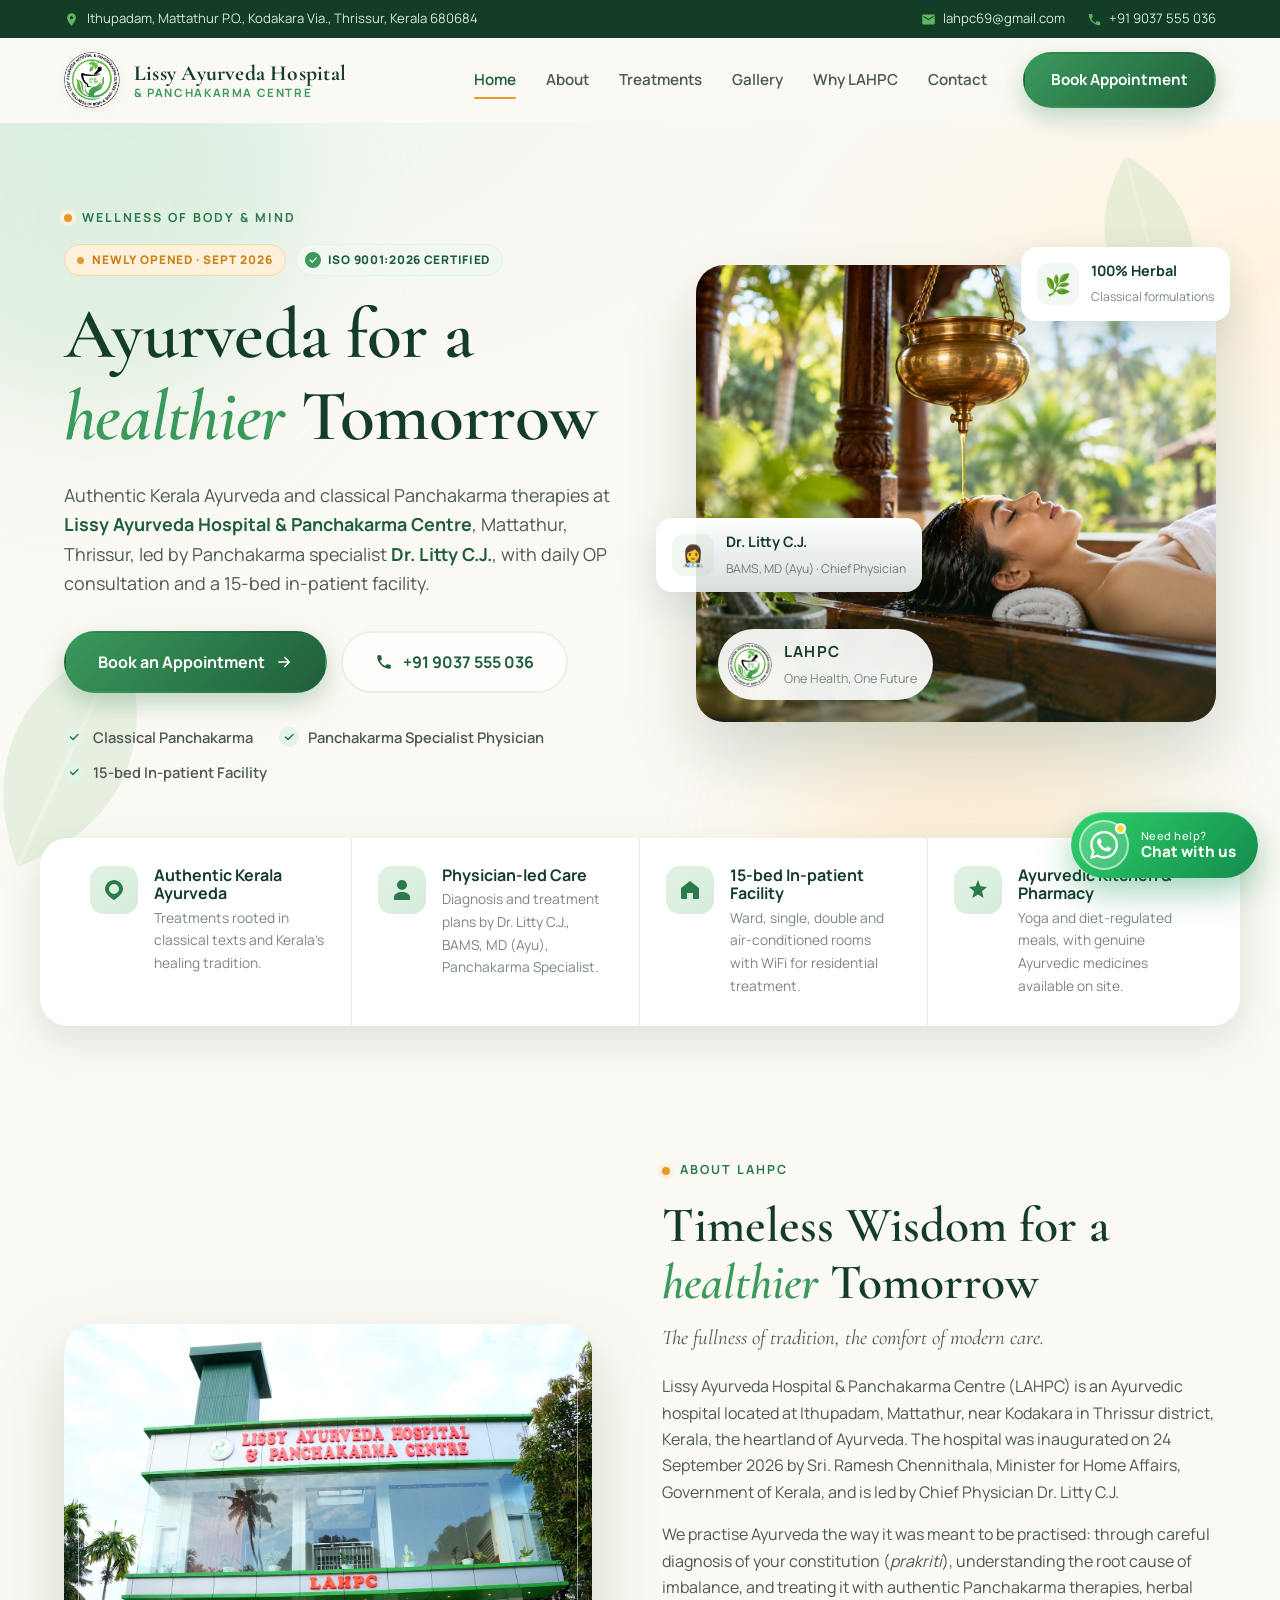
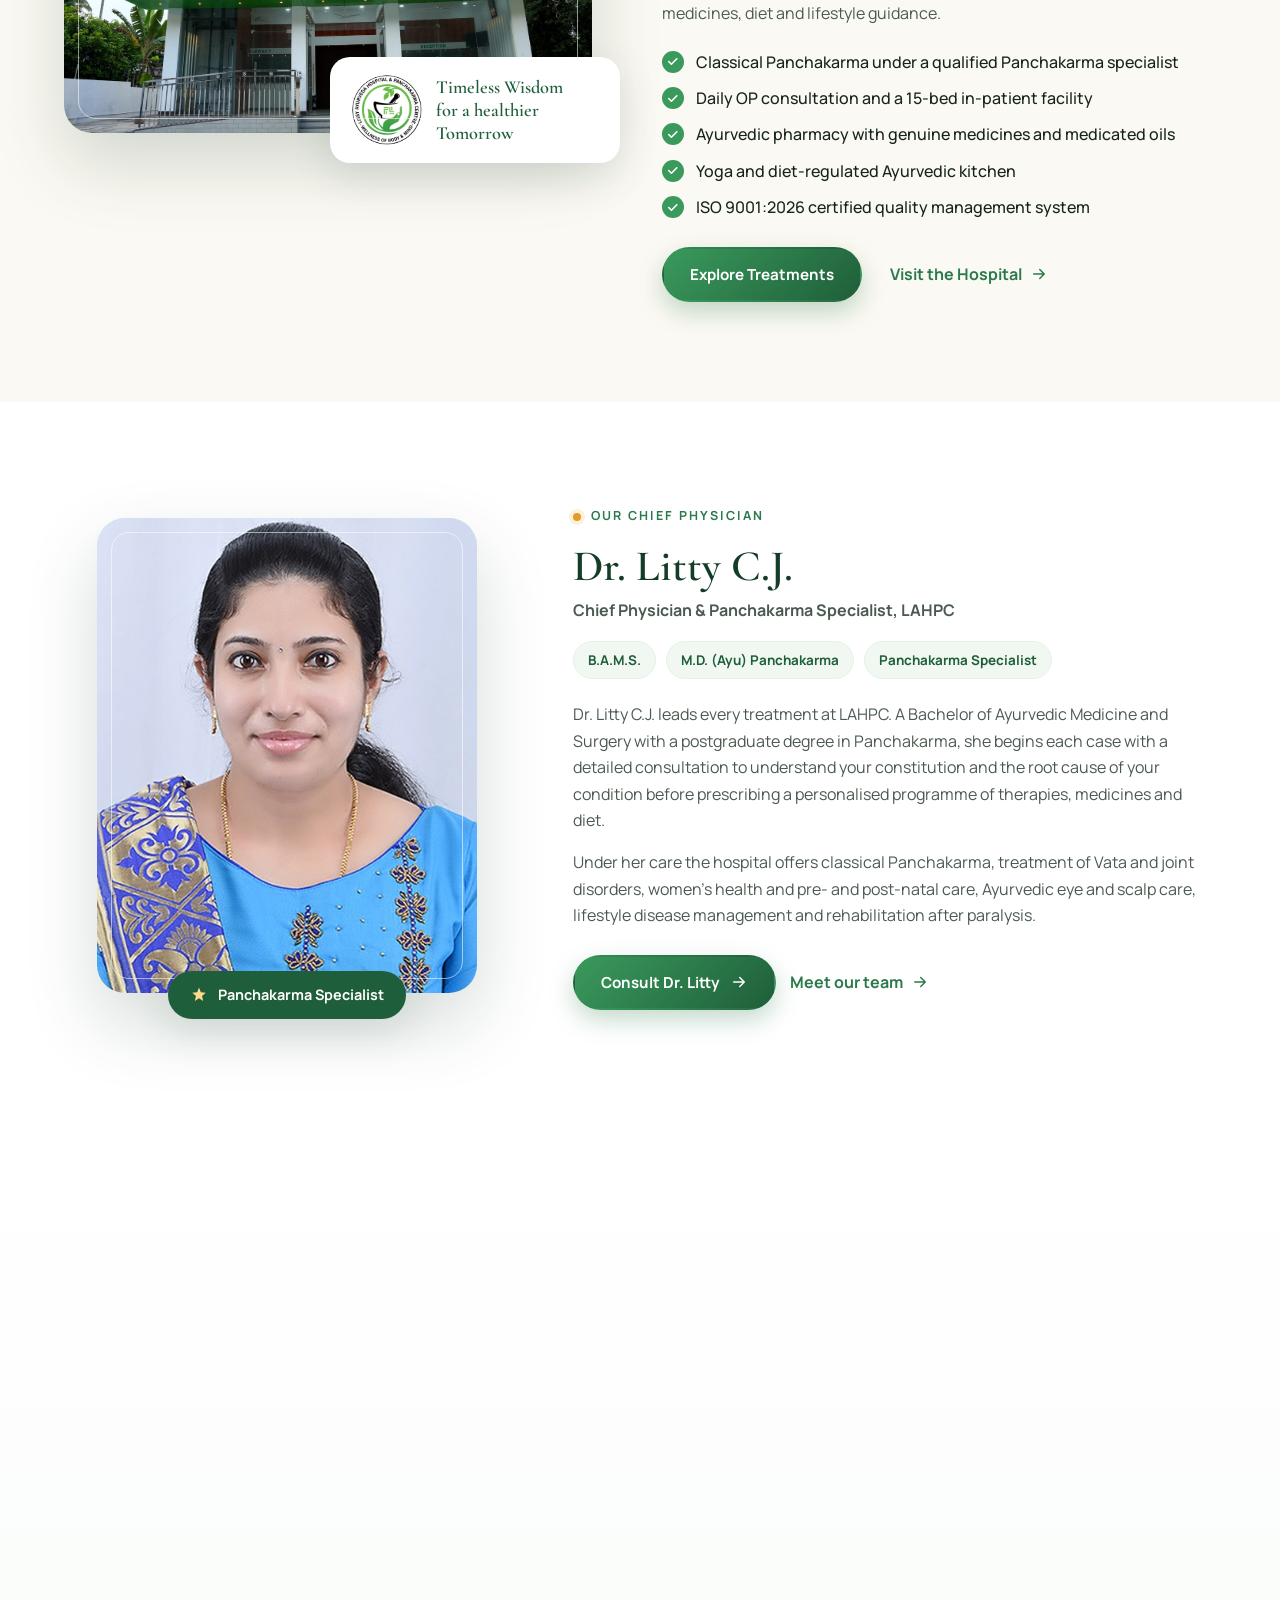
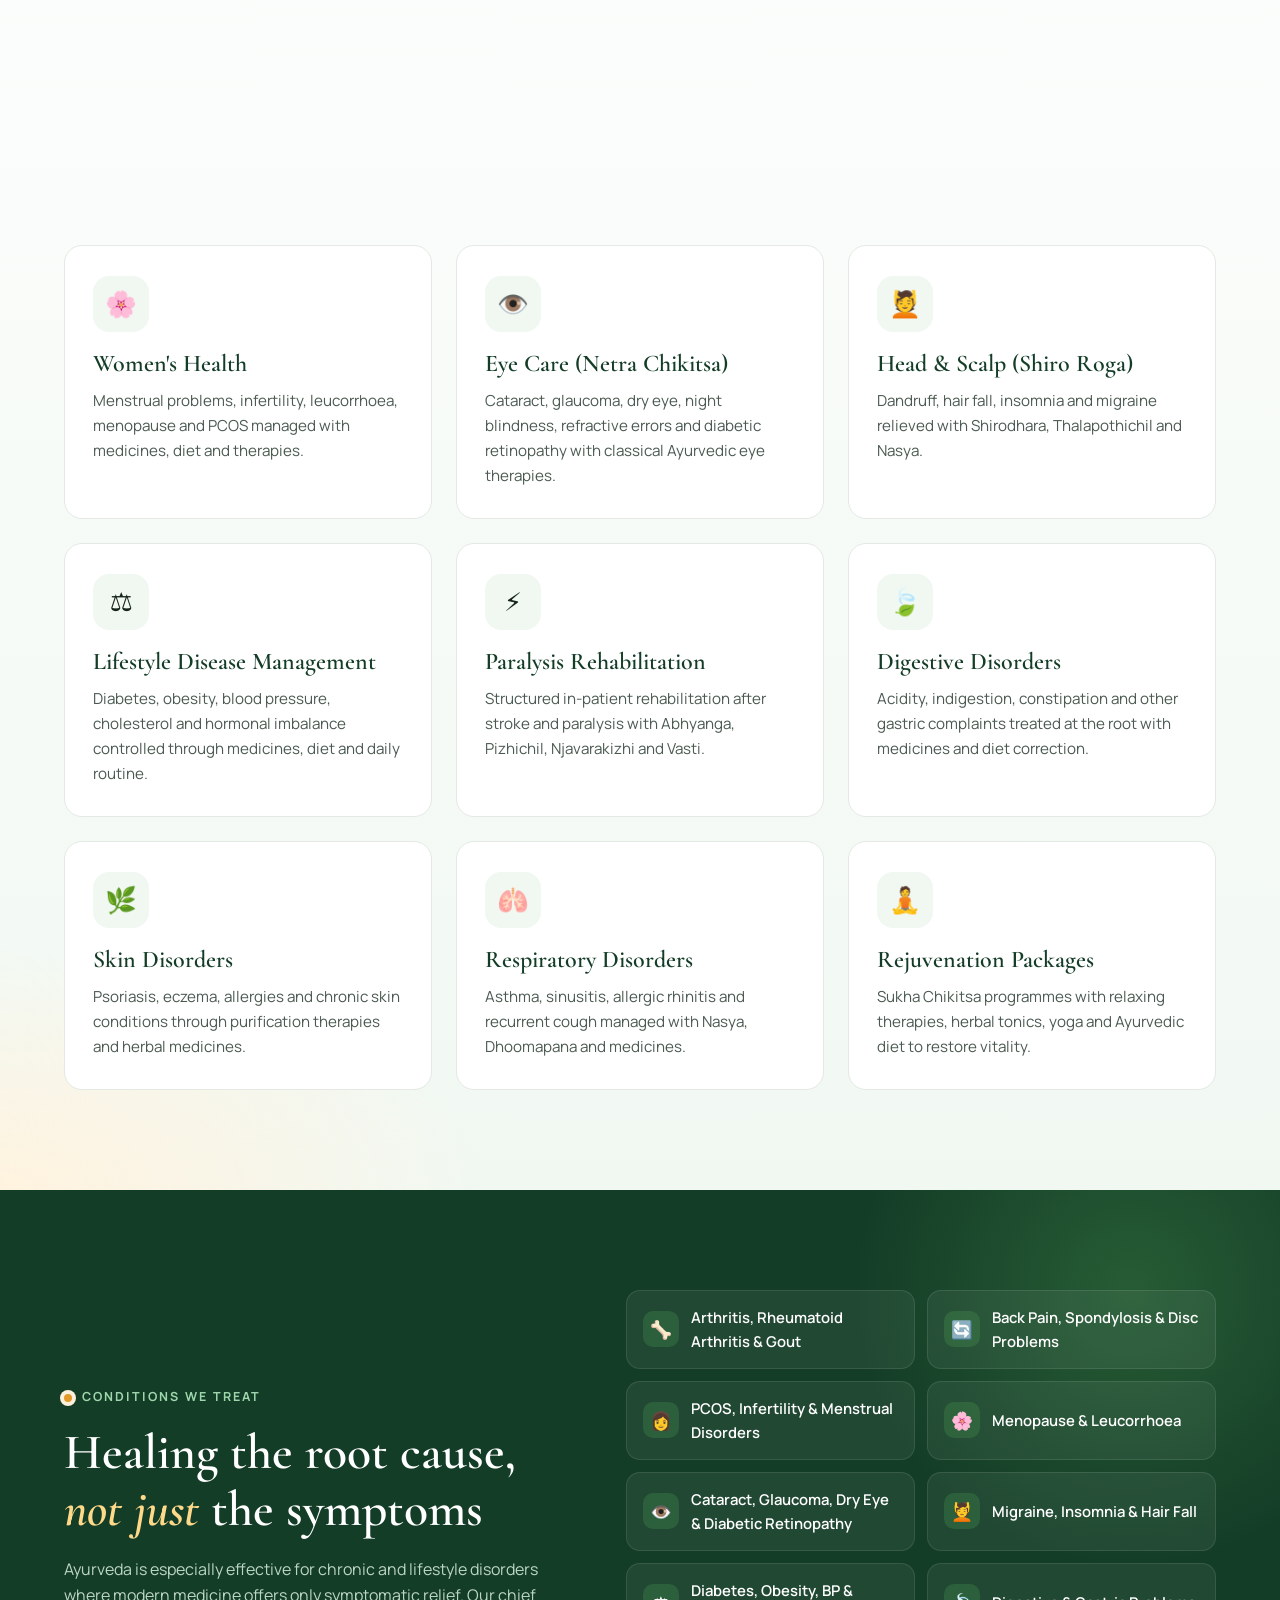
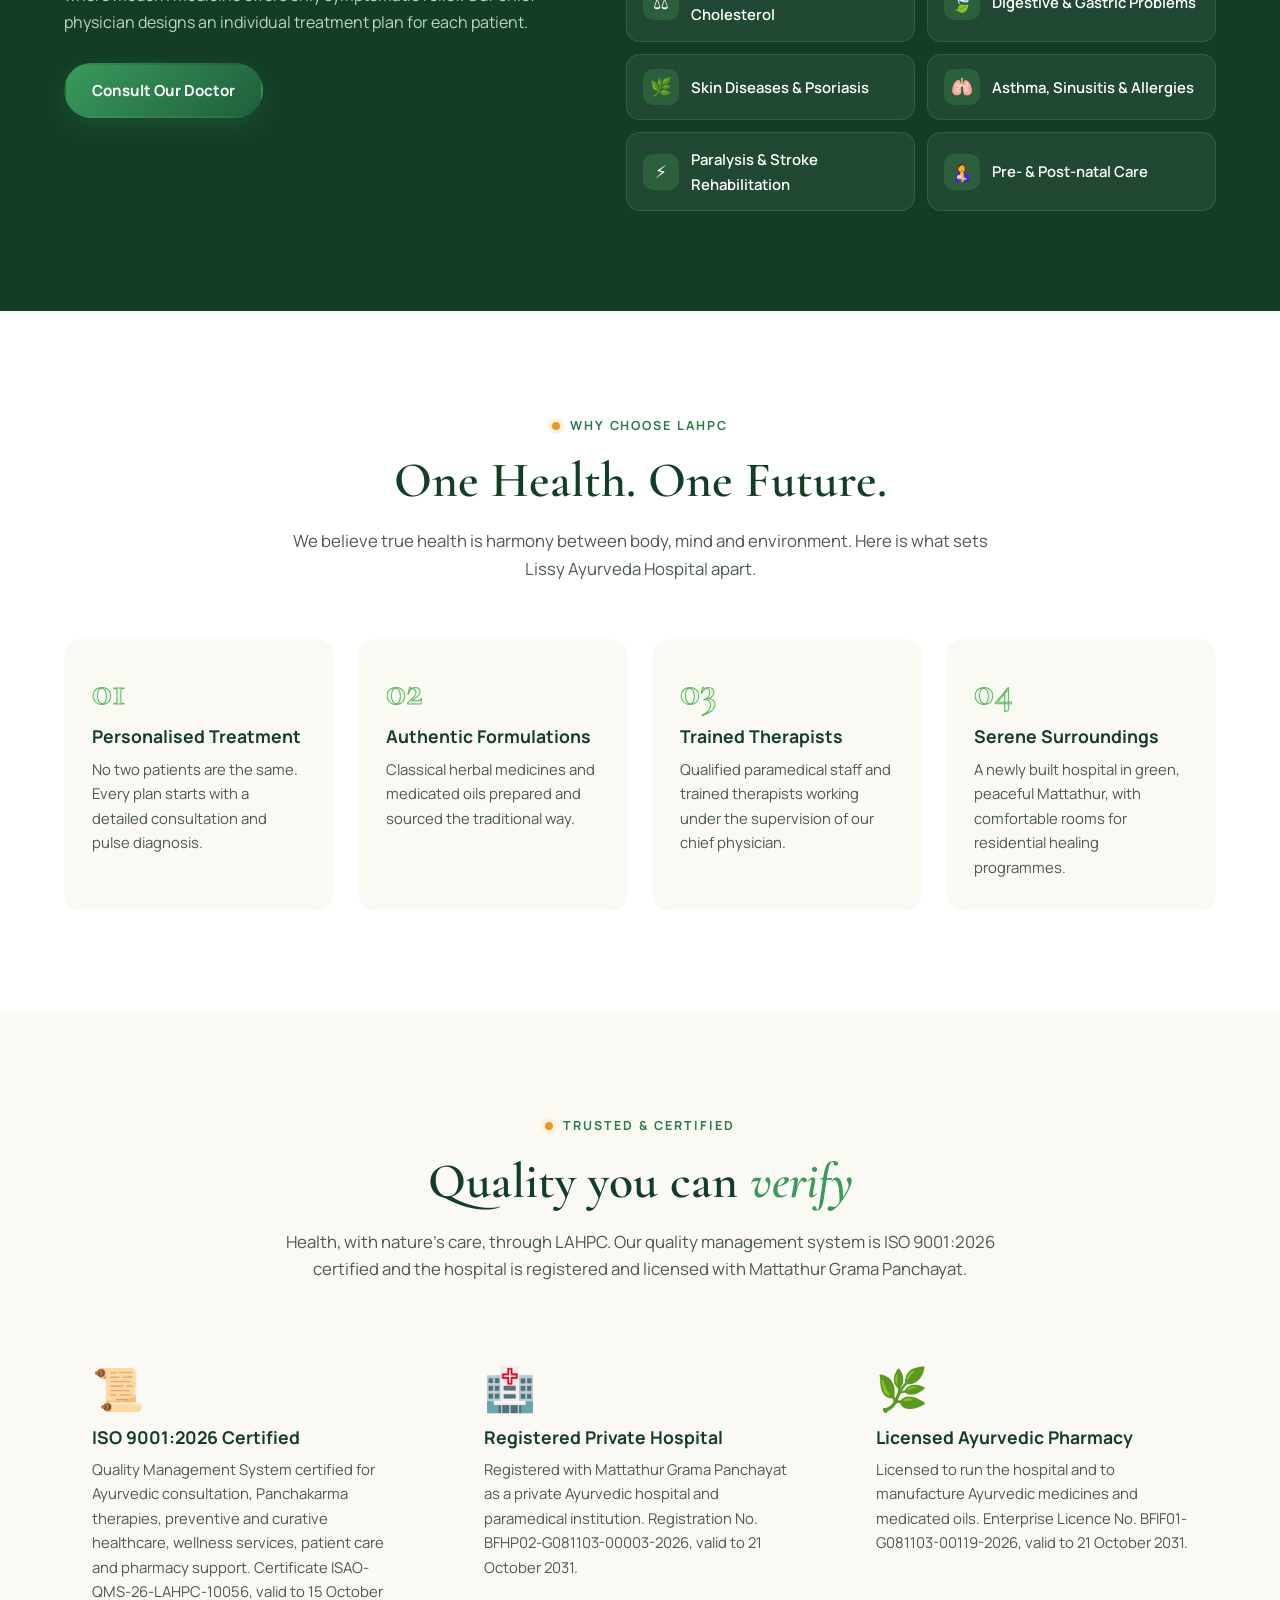
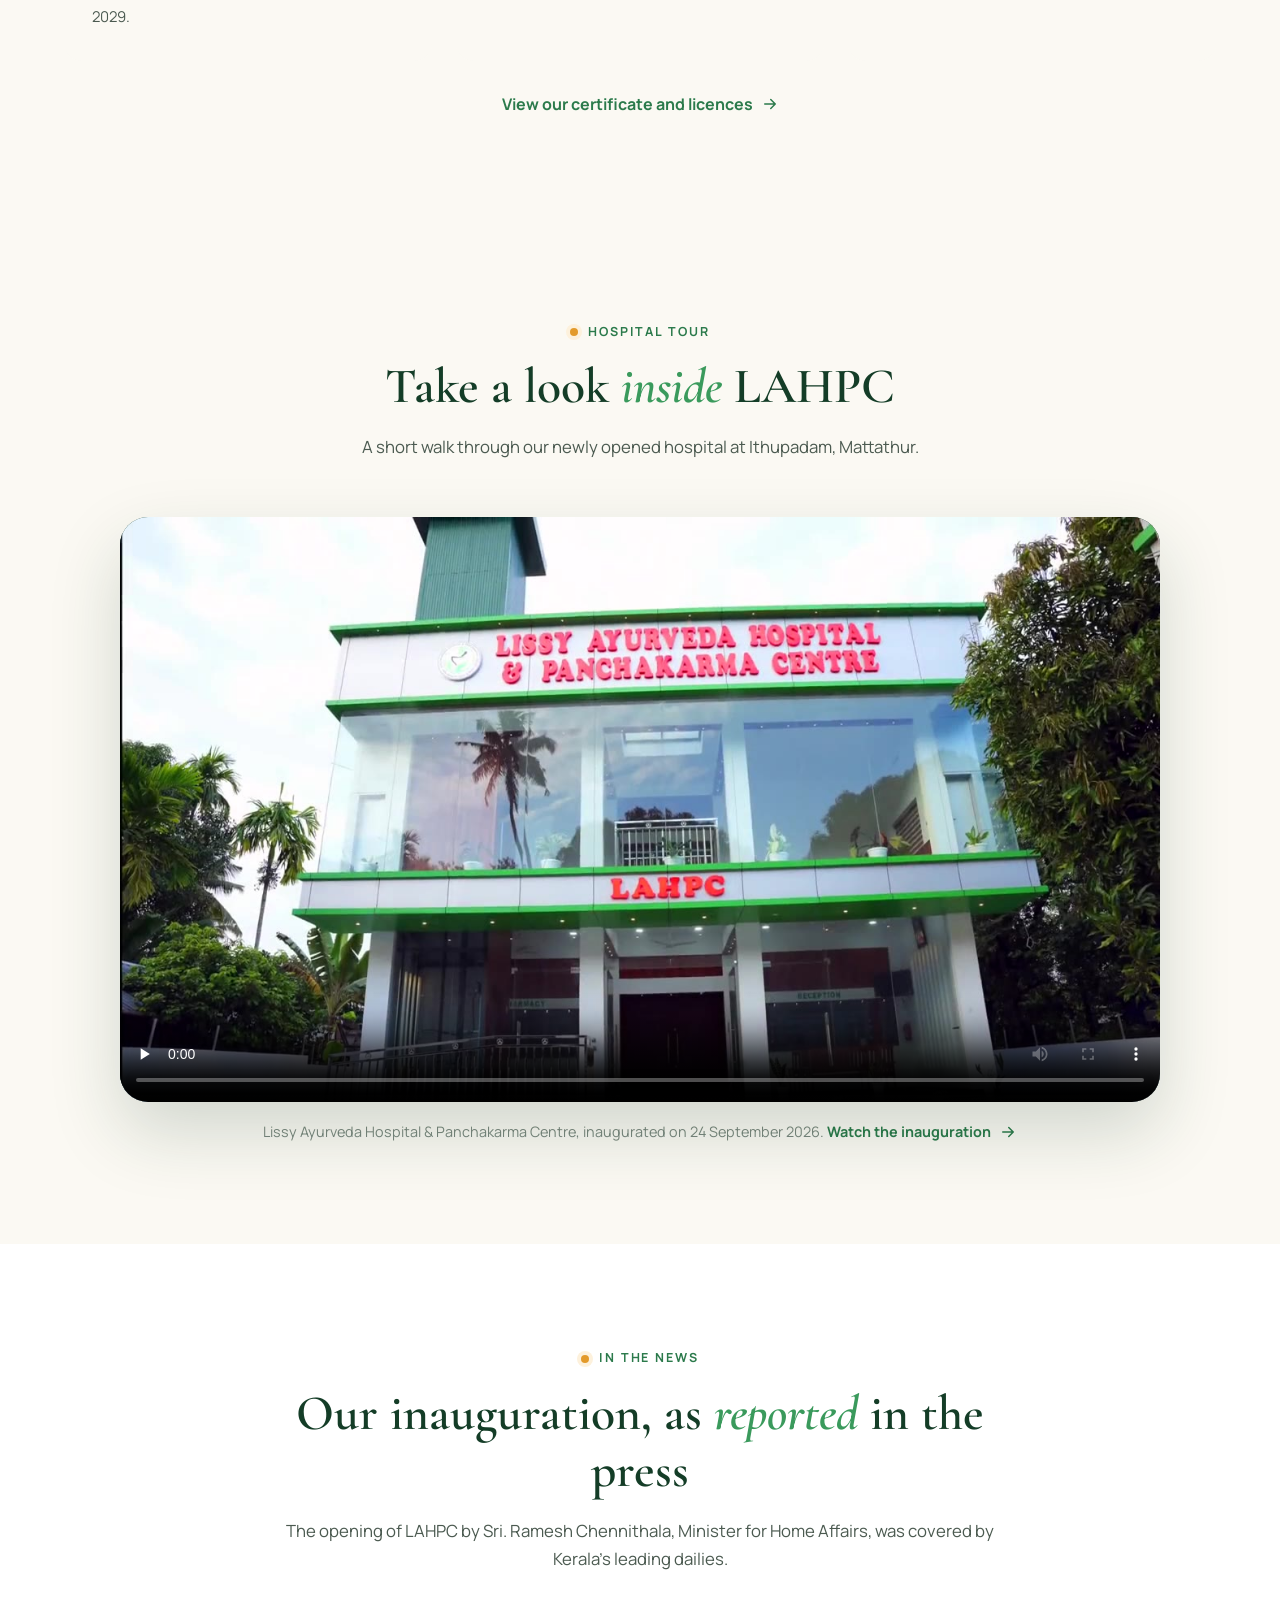
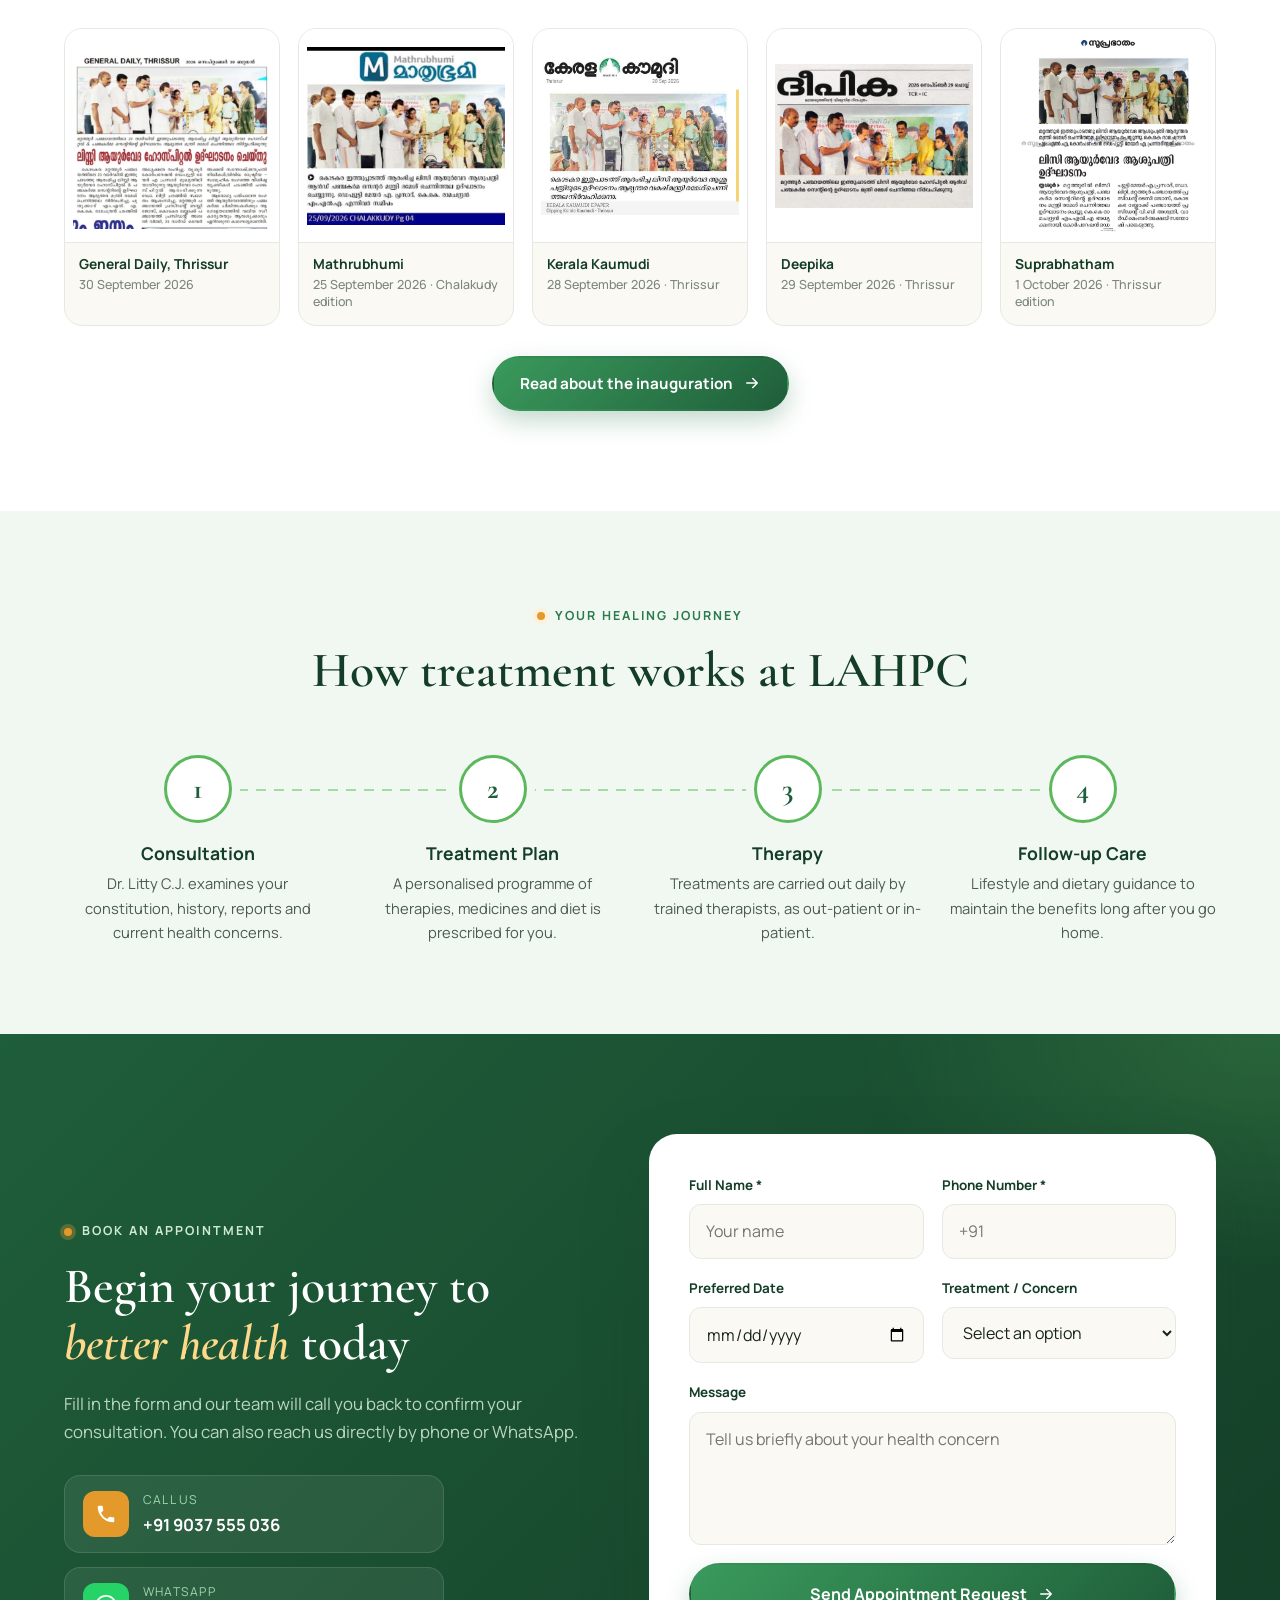
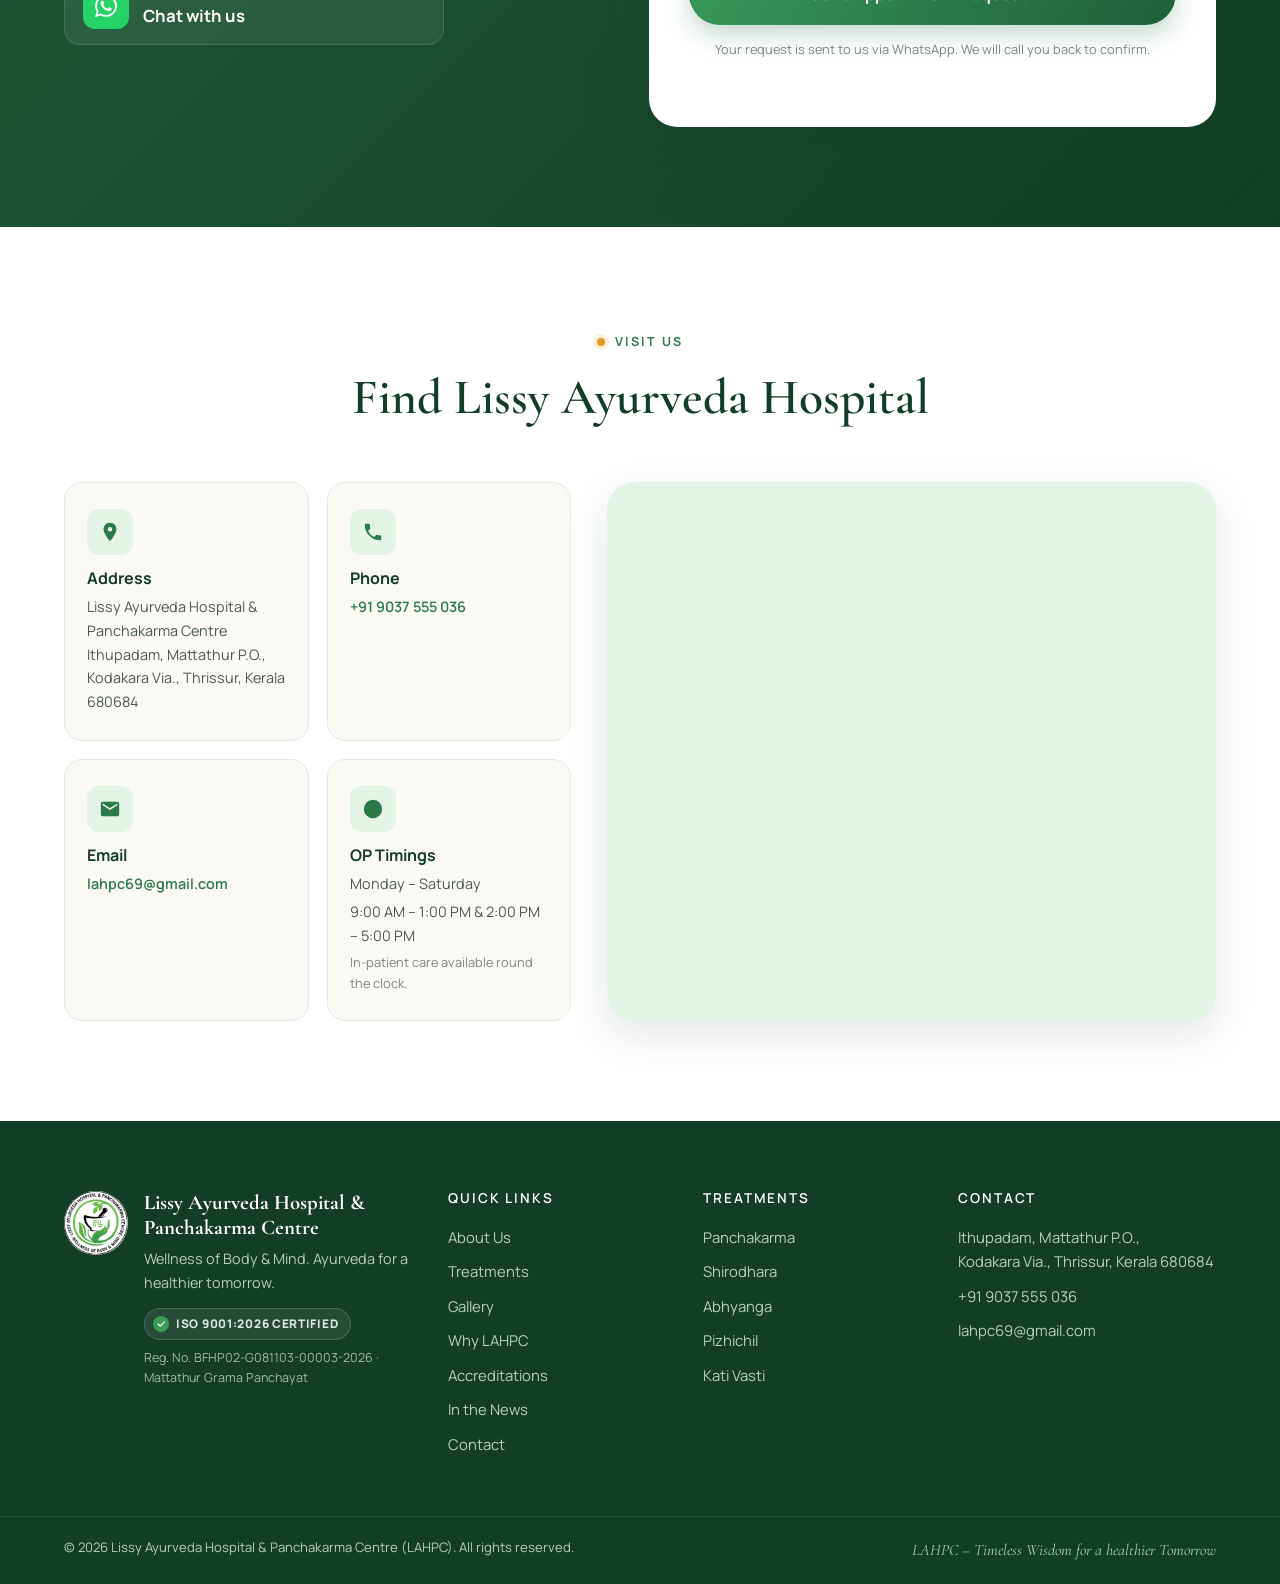
==== index.html @ 44ce1e41 "Add inauguration coverage, ISO 9001:2026 certification and licence details - About: full inauguratio" ====
<!DOCTYPE html>
<html lang="en">
<head>
  <meta charset="UTF-8" />
  <meta name="viewport" content="width=device-width, initial-scale=1.0" />
  <title>Lissy Ayurveda Hospital &amp; Panchakarma Centre (LAHPC) | Thrissur, Kerala</title>
  <meta name="description" content="Lissy Ayurveda Hospital & Panchakarma Centre (LAHPC), Ithupadam, Mattathur, Kodakara, Thrissur 680684. Authentic Kerala Ayurveda and Panchakarma under Chief Physician Dr. Litty C.J., BAMS, MD (Ayu), with daily OP and a 15-bed in-patient facility. ISO 9001:2026 certified. Call +91 9037 555 036." />
  <meta name="theme-color" content="#1f5e3a" />
  <link rel="icon" type="image/png" href="assets/images/logo.png" />

  <!-- Open Graph -->
  <meta property="og:title" content="Lissy Ayurveda Hospital & Panchakarma Centre (LAHPC)" />
  <meta property="og:description" content="Ayurveda for a healthier tomorrow. Authentic Panchakarma & Ayurvedic treatments in Thrissur, Kerala." />
  <meta property="og:image" content="assets/images/hospital-building.jpg" />
  <meta property="og:type" content="website" />

  <link rel="preconnect" href="https://fonts.googleapis.com" />
  <link rel="preconnect" href="https://fonts.gstatic.com" crossorigin />
  <link href="https://fonts.googleapis.com/css2?family=Cormorant+Garamond:ital,wght@0,500;0,600;0,700;1,500;1,600&family=Manrope:wght@400;500;600;700;800&display=swap" rel="stylesheet" />
  <link rel="stylesheet" href="css/style.css" />

  <script type="application/ld+json">
  {
    "@context": "https://schema.org",
    "@type": "MedicalClinic",
    "name": "Lissy Ayurveda Hospital & Panchakarma Centre",
    "alternateName": "LAHPC",
    "slogan": "Ayurveda for a healthier Tomorrow",
    "description": "Ayurvedic hospital and Panchakarma centre at Ithupadam, Mattathur, Thrissur, Kerala, led by Chief Physician Dr. Litty C.J. (BAMS, MD Ayu, Panchakarma Specialist) with daily OP consultation and a 15-bed in-patient facility.",
    "telephone": "+919037555036",
    "email": "lahpc69@gmail.com",
    "image": "assets/images/hospital-building.jpg",
    "logo": "assets/images/logo.png",
    "foundingDate": "2026-09-24",
    "identifier": [
      { "@type": "PropertyValue", "propertyID": "Private Hospital Registration, Mattathur Grama Panchayat", "value": "BFHP02-G081103-00003-2026" },
      { "@type": "PropertyValue", "propertyID": "Enterprise Licence, Mattathur Grama Panchayat", "value": "BFIF01-G081103-00119-2026" }
    ],
    "hasCredential": {
      "@type": "EducationalOccupationalCredential",
      "credentialCategory": "certification",
      "name": "ISO 9001:2026 Quality Management System",
      "identifier": "ISAO-QMS-26-LAHPC-10056",
      "validFrom": "2026-10-16",
      "validThrough": "2029-10-15"
    },
    "address": {
      "@type": "PostalAddress",
      "streetAddress": "Ithupadam, Mattathur P.O., Kodakara Via.",
      "addressLocality": "Thrissur",
      "addressRegion": "Kerala",
      "postalCode": "680684",
      "addressCountry": "IN"
    },
    "hasMap": "https://www.google.com/maps?q=Lissy+Ayurveda+Hospital+Mattathur+Kodakara+Thrissur",
    "openingHoursSpecification": [
      { "@type": "OpeningHoursSpecification", "dayOfWeek": ["Monday","Tuesday","Wednesday","Thursday","Friday","Saturday"], "opens": "09:00", "closes": "13:00" },
      { "@type": "OpeningHoursSpecification", "dayOfWeek": ["Monday","Tuesday","Wednesday","Thursday","Friday","Saturday"], "opens": "14:00", "closes": "17:00" }
    ],
    "medicalSpecialty": "Ayurveda",
    "employee": {
      "@type": "Physician",
      "name": "Dr. Litty C.J.",
      "jobTitle": "Chief Physician & Panchakarma Specialist",
      "medicalSpecialty": "Ayurveda",
      "image": "assets/images/team/dr-litty-cj.jpg"
    },
    "availableService": [
      { "@type": "MedicalTherapy", "name": "Panchakarma (Vamana, Virechana, Vasti, Nasya, Raktamokshana)" },
      { "@type": "MedicalTherapy", "name": "Vata and joint disorder treatment" },
      { "@type": "MedicalTherapy", "name": "Pre- and post-natal care" },
      { "@type": "MedicalTherapy", "name": "Women's health and PCOS treatment" },
      { "@type": "MedicalTherapy", "name": "Ayurvedic eye care" },
      { "@type": "MedicalTherapy", "name": "Lifestyle disease management" },
      { "@type": "MedicalTherapy", "name": "Paralysis rehabilitation" },
      { "@type": "MedicalTherapy", "name": "Rejuvenation packages" }
    ]
  }
  </script>
</head>
<body class="page-index">

  <!-- ========== TOP BAR ========== -->
  <div class="topbar">
    <div class="container topbar__inner">
      <span class="topbar__item">
        <svg viewBox="0 0 24 24" aria-hidden="true"><path d="M12 2C8.1 2 5 5.1 5 9c0 5.2 7 13 7 13s7-7.8 7-13c0-3.9-3.1-7-7-7zm0 9.5a2.5 2.5 0 110-5 2.5 2.5 0 010 5z"/></svg>
        Ithupadam, Mattathur P.O., Kodakara Via., Thrissur, Kerala 680684
      </span>
      <span class="topbar__item topbar__item--right">
        <a href="mailto:lahpc69@gmail.com">
          <svg viewBox="0 0 24 24" aria-hidden="true"><path d="M20 4H4a2 2 0 00-2 2v12a2 2 0 002 2h16a2 2 0 002-2V6a2 2 0 00-2-2zm0 4l-8 5-8-5V6l8 5 8-5v2z"/></svg>
          lahpc69@gmail.com
        </a>
        <a href="tel:+919037555036">
          <svg viewBox="0 0 24 24" aria-hidden="true"><path d="M6.6 10.8a15.1 15.1 0 006.6 6.6l2.2-2.2a1 1 0 011-.25c1.1.37 2.3.57 3.6.57a1 1 0 011 1V20a1 1 0 01-1 1A17 17 0 013 4a1 1 0 011-1h3.5a1 1 0 011 1c0 1.25.2 2.45.57 3.57a1 1 0 01-.25 1L6.6 10.8z"/></svg>
          +91 9037 555 036
        </a>
      </span>
    </div>
  </div>

  <!-- ========== HEADER / NAV ========== -->
  <header class="header" id="header">
    <div class="container header__inner">
      <a href="index.html" class="brand" aria-label="Lissy Ayurveda Hospital & Panchakarma Centre home">
        <img src="assets/images/logo.png" alt="LAHPC logo" class="brand__logo" width="56" height="56" />
        <span class="brand__text">
          <span class="brand__name">Lissy Ayurveda Hospital</span>
          <span class="brand__sub">&amp; Panchakarma Centre</span>
        </span>
      </a>

      <div class="nav-backdrop" id="navBackdrop" aria-hidden="true"></div>
      <nav class="nav" id="nav" aria-label="Primary">
        <div class="nav__brand">
          <img src="assets/images/logo.png" alt="" width="48" height="48" />
          <div>
            <strong>LAHPC</strong>
            <span>Wellness of Body &amp; Mind</span>
          </div>
        </div>

        <div class="nav__links">
          <a href="index.html" class="nav__link is-active">
            <svg class="nav__icon" viewBox="0 0 24 24" aria-hidden="true"><path d="M3 10l9-7 9 7v10a1 1 0 01-1 1h-5v-6H9v6H4a1 1 0 01-1-1V10z"/></svg>
            <span>Home</span>
          </a>
          <a href="about.html" class="nav__link">
            <svg class="nav__icon" viewBox="0 0 24 24" aria-hidden="true"><path d="M12 2a10 10 0 100 20 10 10 0 000-20zm1 15h-2v-6h2v6zm0-8h-2V7h2v2z"/></svg>
            <span>About</span>
          </a>
          <a href="treatments.html" class="nav__link">
            <svg class="nav__icon" viewBox="0 0 24 24" aria-hidden="true"><path d="M20 4c-8 0-14 5-15 13l-2 3h2l1.5-2.3C14 18 20 12 20 4zM7 15c2-5 6-8 11-9-1 5-4 9-11 9z"/></svg>
            <span>Treatments</span>
          </a>
          <a href="gallery.html" class="nav__link">
            <svg class="nav__icon" viewBox="0 0 24 24" aria-hidden="true"><path d="M21 19V5a2 2 0 00-2-2H5a2 2 0 00-2 2v14a2 2 0 002 2h14a2 2 0 002-2zM8.5 13.5l2.5 3 3.5-4.5 4.5 6H5l3.5-4.5z"/></svg>
            <span>Gallery</span>
          </a>
          <a href="why-lahpc.html" class="nav__link">
            <svg class="nav__icon" viewBox="0 0 24 24" aria-hidden="true"><path d="M12 2l2.4 6.3L21 9l-5 4.2 1.6 6.8L12 16.4 6.4 20l1.6-6.8L3 9l6.6-.7z"/></svg>
            <span>Why LAHPC</span>
          </a>
          <a href="contact.html" class="nav__link">
            <svg class="nav__icon" viewBox="0 0 24 24" aria-hidden="true"><path d="M12 2C8.1 2 5 5.1 5 9c0 5.2 7 13 7 13s7-7.8 7-13c0-3.9-3.1-7-7-7zm0 9.5a2.5 2.5 0 110-5 2.5 2.5 0 010 5z"/></svg>
            <span>Contact</span>
          </a>
        </div>

        <a href="contact.html#appointment" class="btn btn--primary nav__cta">
          Book Appointment
          <svg viewBox="0 0 24 24" aria-hidden="true"><path d="M5 12h14M13 6l6 6-6 6" fill="none" stroke="currentColor" stroke-width="2" stroke-linecap="round" stroke-linejoin="round"/></svg>
        </a>

        <div class="nav__contact">
          <a href="tel:+919037555036" class="nav__contact-item">
            <span class="nav__contact-icon">
              <svg viewBox="0 0 24 24" aria-hidden="true"><path d="M6.6 10.8a15.1 15.1 0 006.6 6.6l2.2-2.2a1 1 0 011-.25c1.1.37 2.3.57 3.6.57a1 1 0 011 1V20a1 1 0 01-1 1A17 17 0 013 4a1 1 0 011-1h3.5a1 1 0 011 1c0 1.25.2 2.45.57 3.57a1 1 0 01-.25 1L6.6 10.8z"/></svg>
            </span>
            <span><small>Call us</small>+91 9037 555 036</span>
          </a>
          <a href="https://wa.me/919037555036?text=Hello%20LAHPC%2C%20I%20would%20like%20to%20book%20an%20appointment." target="_blank" rel="noopener" class="nav__contact-item">
            <span class="nav__contact-icon nav__contact-icon--wa">
              <svg viewBox="0 0 24 24" aria-hidden="true"><path d="M17.472 14.382c-.297-.149-1.758-.867-2.03-.967-.273-.099-.471-.148-.67.15-.197.297-.767.966-.94 1.164-.173.199-.347.223-.644.075-.297-.15-1.255-.463-2.39-1.475-.883-.788-1.48-1.761-1.653-2.059-.173-.297-.018-.458.13-.606.134-.133.298-.347.446-.52.149-.174.198-.298.298-.497.099-.198.05-.371-.025-.52-.075-.149-.669-1.612-.916-2.207-.242-.579-.487-.5-.669-.51-.173-.008-.371-.01-.57-.01-.198 0-.52.074-.792.372-.272.297-1.04 1.016-1.04 2.479 0 1.462 1.065 2.875 1.213 3.074.149.198 2.096 3.2 5.077 4.487.709.306 1.262.489 1.694.625.712.227 1.36.195 1.871.118.571-.085 1.758-.719 2.006-1.413.248-.694.248-1.289.173-1.413-.074-.124-.272-.198-.57-.347m-5.421 7.403h-.004a9.87 9.87 0 01-5.031-1.378l-.361-.214-3.741.982.998-3.648-.235-.374a9.86 9.86 0 01-1.51-5.26c.001-5.45 4.436-9.884 9.888-9.884 2.64 0 5.122 1.03 6.988 2.898a9.825 9.825 0 012.893 6.994c-.003 5.45-4.437 9.885-9.885 9.885m8.413-18.297A11.815 11.815 0 0012.05 0C5.495 0 .16 5.335.157 11.892c0 2.096.547 4.142 1.588 5.945L.057 24l6.305-1.654a11.882 11.882 0 005.683 1.448h.005c6.554 0 11.89-5.335 11.893-11.893a11.821 11.821 0 00-3.48-8.413Z"/></svg>
            </span>
            <span><small>WhatsApp</small>Chat with us</span>
          </a>
          <p class="nav__address">Ithupadam, Mattathur P.O., Kodakara Via., Thrissur 680684</p>
        </div>
      </nav>

      <button class="nav-toggle" id="navToggle" aria-label="Open menu" aria-expanded="false" aria-controls="nav">
        <span></span><span></span><span></span>
      </button>
    </div>
  </header>

  <main>
    <!-- ========== HERO ========== -->
    <section class="hero" id="home">
      <div class="hero__bg" aria-hidden="true">
        <span class="hero__orb hero__orb--1"></span>
        <span class="hero__orb hero__orb--2"></span>
        <svg class="hero__leaf hero__leaf--l" viewBox="0 0 200 200"><path d="M20 180C20 80 80 20 180 20c0 100-60 160-160 160z" fill="currentColor"/><path d="M20 180L180 20" stroke="#fff" stroke-opacity=".35" stroke-width="4"/></svg>
        <svg class="hero__leaf hero__leaf--r" viewBox="0 0 200 200"><path d="M20 180C20 80 80 20 180 20c0 100-60 160-160 160z" fill="currentColor"/><path d="M20 180L180 20" stroke="#fff" stroke-opacity=".35" stroke-width="4"/></svg>
      </div>

      <div class="container hero__inner">
        <div class="hero__content reveal">
          <span class="eyebrow">
            <span class="eyebrow__dot"></span>
            Wellness of Body &amp; Mind
          </span>
          <div class="hero__pills"><span class="pill">Newly opened · Sept 2026</span><span class="badge-iso">ISO 9001:2026 Certified</span></div>
          <h1 class="hero__title">
            Ayurveda for a <em>healthier</em> Tomorrow
          </h1>
          <p class="hero__lead">
            Authentic Kerala Ayurveda and classical Panchakarma therapies at
            <strong>Lissy Ayurveda Hospital &amp; Panchakarma Centre</strong>, Mattathur, Thrissur,
            led by Panchakarma specialist <strong>Dr. Litty C.J.</strong>, with daily OP consultation
            and a 15-bed in-patient facility.
          </p>
          <div class="hero__actions">
            <a href="#appointment" class="btn btn--primary btn--lg">
              Book an Appointment
              <svg viewBox="0 0 24 24" aria-hidden="true"><path d="M5 12h14M13 6l6 6-6 6" fill="none" stroke="currentColor" stroke-width="2" stroke-linecap="round" stroke-linejoin="round"/></svg>
            </a>
            <a href="tel:+919037555036" class="btn btn--ghost btn--lg">
              <svg viewBox="0 0 24 24" aria-hidden="true"><path d="M6.6 10.8a15.1 15.1 0 006.6 6.6l2.2-2.2a1 1 0 011-.25c1.1.37 2.3.57 3.6.57a1 1 0 011 1V20a1 1 0 01-1 1A17 17 0 013 4a1 1 0 011-1h3.5a1 1 0 011 1c0 1.25.2 2.45.57 3.57a1 1 0 01-.25 1L6.6 10.8z"/></svg>
              +91 9037 555 036
            </a>
          </div>
          <ul class="hero__points">
            <li>Classical Panchakarma</li>
            <li>Panchakarma Specialist Physician</li>
            <li>15-bed In-patient Facility</li>
          </ul>
        </div>

        <div class="hero__visual reveal reveal--delay">
          <div class="hero__card">
            <img src="assets/images/therapy.jpg" alt="Shirodhara therapy at LAHPC" class="hero__img" />
            <div class="hero__badge">
              <img src="assets/images/logo.png" alt="" width="44" height="44" />
              <div>
                <strong>LAHPC</strong>
                <span>One Health, One Future</span>
              </div>
            </div>
          </div>
          <div class="hero__float hero__float--1">
            <span class="hero__float-icon">🌿</span>
            <div><strong>100% Herbal</strong><span>Classical formulations</span></div>
          </div>
          <div class="hero__float hero__float--2">
            <span class="hero__float-icon">👩‍⚕️</span>
            <div><strong>Dr. Litty C.J.</strong><span>BAMS, MD (Ayu) · Chief Physician</span></div>
          </div>
        </div>
      </div>
    </section>

    <!-- ========== QUICK FEATURE STRIP ========== -->
    <section class="strip">
      <div class="container strip__inner">
        <div class="strip__item reveal">
          <div class="strip__icon">
            <svg viewBox="0 0 24 24"><path d="M12 2a9 9 0 019 9c0 6-9 11-9 11S3 17 3 11a9 9 0 019-9zm0 4a5 5 0 100 10 5 5 0 000-10z"/></svg>
          </div>
          <div><h3>Authentic Kerala Ayurveda</h3><p>Treatments rooted in classical texts and Kerala's healing tradition.</p></div>
        </div>
        <div class="strip__item reveal">
          <div class="strip__icon">
            <svg viewBox="0 0 24 24"><path d="M12 12a5 5 0 100-10 5 5 0 000 10zm0 2c-4 0-8 2-8 5v3h16v-3c0-3-4-5-8-5z"/></svg>
          </div>
          <div><h3>Physician-led Care</h3><p>Diagnosis and treatment plans by Dr. Litty C.J., BAMS, MD (Ayu), Panchakarma Specialist.</p></div>
        </div>
        <div class="strip__item reveal">
          <div class="strip__icon">
            <svg viewBox="0 0 24 24"><path d="M3 10l9-7 9 7v10a1 1 0 01-1 1h-5v-6H9v6H4a1 1 0 01-1-1V10z"/></svg>
          </div>
          <div><h3>15-bed In-patient Facility</h3><p>Ward, single, double and air-conditioned rooms with WiFi for residential treatment.</p></div>
        </div>
        <div class="strip__item reveal">
          <div class="strip__icon">
            <svg viewBox="0 0 24 24"><path d="M12 2l2.4 6.3L21 9l-5 4.2 1.6 6.8L12 16.4 6.4 20l1.6-6.8L3 9l6.6-.7z"/></svg>
          </div>
          <div><h3>Ayurvedic Kitchen &amp; Pharmacy</h3><p>Yoga and diet-regulated meals, with genuine Ayurvedic medicines available on site.</p></div>
        </div>
      </div>
    </section>

    <!-- ========== ABOUT ========== -->
    <section class="section about" id="about">
      <div class="container about__inner">
        <div class="about__media reveal">
          <div class="about__frame">
            <img src="assets/images/hospital-building.jpg" alt="Lissy Ayurveda Hospital & Panchakarma Centre building, Thrissur" />
          </div>
          <div class="about__stamp">
            <img src="assets/images/logo.png" alt="" width="70" height="70" />
            <p>Timeless Wisdom<br />for a healthier Tomorrow</p>
          </div>
        </div>

        <div class="about__content reveal reveal--delay">
          <span class="eyebrow"><span class="eyebrow__dot"></span>About LAHPC</span>
          <h2 class="section__title">Timeless Wisdom for a <em>healthier</em> Tomorrow</h2>
          <p class="tagline">The fullness of tradition, the comfort of modern care.</p>
          <p>
            Lissy Ayurveda Hospital &amp; Panchakarma Centre (LAHPC) is an Ayurvedic hospital located at
            Ithupadam, Mattathur, near Kodakara in Thrissur district, Kerala, the heartland of Ayurveda.
            The hospital was inaugurated on 24 September 2026 by Sri. Ramesh Chennithala, Minister for Home
            Affairs, Government of Kerala, and is led by Chief Physician Dr. Litty C.J.
          </p>
          <p>
            We practise Ayurveda the way it was meant to be practised: through careful diagnosis of your
            constitution (<em>prakriti</em>), understanding the root cause of imbalance, and treating it with
            authentic Panchakarma therapies, herbal medicines, diet and lifestyle guidance.
          </p>
          <ul class="checklist">
            <li>Classical Panchakarma under a qualified Panchakarma specialist</li>
            <li>Daily OP consultation and a 15-bed in-patient facility</li>
            <li>Ayurvedic pharmacy with genuine medicines and medicated oils</li>
            <li>Yoga and diet-regulated Ayurvedic kitchen</li>
            <li>ISO 9001:2026 certified quality management system</li>
          </ul>
          <div class="about__cta">
            <a href="treatments.html" class="btn btn--primary">Explore Treatments</a>
            <a href="contact.html" class="link-arrow">Visit the Hospital
              <svg viewBox="0 0 24 24" aria-hidden="true"><path d="M5 12h14M13 6l6 6-6 6" fill="none" stroke="currentColor" stroke-width="2" stroke-linecap="round" stroke-linejoin="round"/></svg>
            </a>
          </div>
        </div>
      </div>
    </section>

    <!-- ========== CHIEF PHYSICIAN ========== -->
    <section class="section doctor" id="doctor">
      <div class="container doctor__inner">
        <div class="doctor__media reveal">
          <div class="doctor__photo">
            <img src="assets/images/team/dr-litty-cj.jpg" alt="Dr. Litty C.J., Chief Physician and Panchakarma Specialist at LAHPC" width="480" height="601" loading="lazy" />
          </div>
          <div class="doctor__badge">
            <svg viewBox="0 0 24 24" aria-hidden="true"><path d="M12 2l2.4 6.3L21 9l-5 4.2 1.6 6.8L12 16.4 6.4 20l1.6-6.8L3 9l6.6-.7z"/></svg>
            Panchakarma Specialist
          </div>
        </div>
        <div class="doctor__content reveal reveal--delay">
          <span class="eyebrow"><span class="eyebrow__dot"></span>Our Chief Physician</span>
          <h2 class="doctor__name">Dr. Litty C.J.</h2>
          <p class="doctor__role">Chief Physician &amp; Panchakarma Specialist, LAHPC</p>
          <ul class="doctor__creds">
            <li>B.A.M.S.</li>
            <li>M.D. (Ayu) Panchakarma</li>
            <li>Panchakarma Specialist</li>
          </ul>
          <p>
            Dr. Litty C.J. leads every treatment at LAHPC. A Bachelor of Ayurvedic Medicine and Surgery with a
            postgraduate degree in Panchakarma, she begins each case with a detailed consultation to understand your
            constitution and the root cause of your condition before prescribing a personalised programme of therapies,
            medicines and diet.
          </p>
          <p>
            Under her care the hospital offers classical Panchakarma, treatment of Vata and joint disorders, women's
            health and pre- and post-natal care, Ayurvedic eye and scalp care, lifestyle disease management and
            rehabilitation after paralysis.
          </p>
          <div class="doctor__actions">
            <a href="#appointment" class="btn btn--primary">Consult Dr. Litty <svg viewBox="0 0 24 24" aria-hidden="true"><path d="M5 12h14M13 6l6 6-6 6" fill="none" stroke="currentColor" stroke-width="2" stroke-linecap="round" stroke-linejoin="round"/></svg></a>
            <a href="about.html#team" class="link-arrow">Meet our team <svg viewBox="0 0 24 24" aria-hidden="true"><path d="M5 12h14M13 6l6 6-6 6" fill="none" stroke="currentColor" stroke-width="2" stroke-linecap="round" stroke-linejoin="round"/></svg></a>
          </div>
        </div>
      </div>
    </section>

    <!-- ========== TREATMENTS ========== -->
    <section class="section treatments" id="treatments">
      <div class="container">
        <div class="section__head reveal">
          <span class="eyebrow eyebrow--center"><span class="eyebrow__dot"></span>Our Treatments</span>
          <h2 class="section__title">Panchakarma &amp; Ayurvedic Therapies</h2>
          <p class="section__lead">
            From deep detoxification to gentle rejuvenation, every therapy is prescribed after a
            detailed consultation and performed by trained therapists under the supervision of our
            Panchakarma specialist, Dr. Litty C.J.
          </p>
        </div>

        <div class="grid grid--3">
          <article class="card reveal">
            <div class="card__icon">🫗</div>
            <h3>Panchakarma</h3>
            <p>Vamana, Virechana, Vasti, Nasya and Raktamokshana: the five classical purification procedures that remove accumulated toxins and restore doshic balance.</p>
          </article>
          <article class="card reveal">
            <div class="card__icon">🦴</div>
            <h3>Vata &amp; Joint Disorders</h3>
            <p>Osteoarthritis (Sandhivata), rheumatoid arthritis (Amavata), gout (Vatarakta), back pain and spondylosis treated with Vasti, Kizhi and Pizhichil.</p>
          </article>
          <article class="card reveal">
            <div class="card__icon">🤱</div>
            <h3>Pre- &amp; Post-natal Care</h3>
            <p>Safe care through pregnancy and traditional post-delivery packages that restore the mother's strength, health and figure.</p>
          </article>
          <article class="card reveal">
            <div class="card__icon">🌸</div>
            <h3>Women's Health</h3>
            <p>Menstrual problems, infertility, leucorrhoea, menopause and PCOS managed with medicines, diet and therapies.</p>
          </article>
          <article class="card reveal">
            <div class="card__icon">👁️</div>
            <h3>Eye Care (Netra Chikitsa)</h3>
            <p>Cataract, glaucoma, dry eye, night blindness, refractive errors and diabetic retinopathy with classical Ayurvedic eye therapies.</p>
          </article>
          <article class="card reveal">
            <div class="card__icon">💆</div>
            <h3>Head &amp; Scalp (Shiro Roga)</h3>
            <p>Dandruff, hair fall, insomnia and migraine relieved with Shirodhara, Thalapothichil and Nasya.</p>
          </article>
          <article class="card reveal">
            <div class="card__icon">⚖️</div>
            <h3>Lifestyle Disease Management</h3>
            <p>Diabetes, obesity, blood pressure, cholesterol and hormonal imbalance controlled through medicines, diet and daily routine.</p>
          </article>
          <article class="card reveal">
            <div class="card__icon">⚡</div>
            <h3>Paralysis Rehabilitation</h3>
            <p>Structured in-patient rehabilitation after stroke and paralysis with Abhyanga, Pizhichil, Njavarakizhi and Vasti.</p>
          </article>
          <article class="card reveal">
            <div class="card__icon">🍃</div>
            <h3>Digestive Disorders</h3>
            <p>Acidity, indigestion, constipation and other gastric complaints treated at the root with medicines and diet correction.</p>
          </article>
          <article class="card reveal">
            <div class="card__icon">🌿</div>
            <h3>Skin Disorders</h3>
            <p>Psoriasis, eczema, allergies and chronic skin conditions through purification therapies and herbal medicines.</p>
          </article>
          <article class="card reveal">
            <div class="card__icon">🫁</div>
            <h3>Respiratory Disorders</h3>
            <p>Asthma, sinusitis, allergic rhinitis and recurrent cough managed with Nasya, Dhoomapana and medicines.</p>
          </article>
          <article class="card reveal">
            <div class="card__icon">🧘</div>
            <h3>Rejuvenation Packages</h3>
            <p>Sukha Chikitsa programmes with relaxing therapies, herbal tonics, yoga and Ayurvedic diet to restore vitality.</p>
          </article>
        </div>
      </div>
    </section>

    <!-- ========== CONDITIONS TREATED ========== -->
    <section class="section conditions" id="conditions">
      <div class="container conditions__inner">
        <div class="conditions__content reveal">
          <span class="eyebrow"><span class="eyebrow__dot"></span>Conditions We Treat</span>
          <h2 class="section__title">Healing the root cause, <em>not just</em> the symptoms</h2>
          <p>
            Ayurveda is especially effective for chronic and lifestyle disorders where modern medicine
            offers only symptomatic relief. Our chief physician designs an individual treatment plan for each patient.
          </p>
          <a href="#appointment" class="btn btn--primary">Consult Our Doctor</a>
        </div>

        <ul class="conditions__list reveal reveal--delay">
          <li><span>🦴</span> Arthritis, Rheumatoid Arthritis &amp; Gout</li>
          <li><span>🔄</span> Back Pain, Spondylosis &amp; Disc Problems</li>
          <li><span>👩</span> PCOS, Infertility &amp; Menstrual Disorders</li>
          <li><span>🌸</span> Menopause &amp; Leucorrhoea</li>
          <li><span>👁️</span> Cataract, Glaucoma, Dry Eye &amp; Diabetic Retinopathy</li>
          <li><span>💆</span> Migraine, Insomnia &amp; Hair Fall</li>
          <li><span>⚖️</span> Diabetes, Obesity, BP &amp; Cholesterol</li>
          <li><span>🍃</span> Digestive &amp; Gastric Problems</li>
          <li><span>🌿</span> Skin Diseases &amp; Psoriasis</li>
          <li><span>🫁</span> Asthma, Sinusitis &amp; Allergies</li>
          <li><span>⚡</span> Paralysis &amp; Stroke Rehabilitation</li>
          <li><span>🤱</span> Pre- &amp; Post-natal Care</li>
        </ul>
      </div>
    </section>

    <!-- ========== WHY CHOOSE US ========== -->
    <section class="section why" id="why">
      <div class="container">
        <div class="section__head reveal">
          <span class="eyebrow eyebrow--center"><span class="eyebrow__dot"></span>Why Choose LAHPC</span>
          <h2 class="section__title">One Health. One Future.</h2>
          <p class="section__lead">
            We believe true health is harmony between body, mind and environment. Here is what sets
            Lissy Ayurveda Hospital apart.
          </p>
        </div>

        <div class="grid grid--4">
          <div class="why__item reveal">
            <span class="why__num">01</span>
            <h3>Personalised Treatment</h3>
            <p>No two patients are the same. Every plan starts with a detailed consultation and pulse diagnosis.</p>
          </div>
          <div class="why__item reveal">
            <span class="why__num">02</span>
            <h3>Authentic Formulations</h3>
            <p>Classical herbal medicines and medicated oils prepared and sourced the traditional way.</p>
          </div>
          <div class="why__item reveal">
            <span class="why__num">03</span>
            <h3>Trained Therapists</h3>
            <p>Qualified paramedical staff and trained therapists working under the supervision of our chief physician.</p>
          </div>
          <div class="why__item reveal">
            <span class="why__num">04</span>
            <h3>Serene Surroundings</h3>
            <p>A newly built hospital in green, peaceful Mattathur, with comfortable rooms for residential healing programmes.</p>
          </div>
        </div>
      </div>
    </section>

    <!-- ========== TRUSTED & CERTIFIED ========== -->
    <section class="section cert" id="certified">
      <div class="container">
        <div class="section__head reveal">
          <span class="eyebrow eyebrow--center"><span class="eyebrow__dot"></span>Trusted &amp; Certified</span>
          <h2 class="section__title">Quality you can <em>verify</em></h2>
          <p class="section__lead">
            Health, with nature's care, through LAHPC. Our quality management system is ISO 9001:2026 certified and the
            hospital is registered and licensed with Mattathur Grama Panchayat.
          </p>
        </div>
        <div class="grid grid--3">
          <div class="why__item reveal">
            <span class="why__num">📜</span>
            <h3>ISO 9001:2026 Certified</h3>
            <p>Quality Management System certified for Ayurvedic consultation, Panchakarma therapies, preventive and curative healthcare, wellness services, patient care and pharmacy support. Certificate ISAO-QMS-26-LAHPC-10056, valid to 15 October 2029.</p>
          </div>
          <div class="why__item reveal">
            <span class="why__num">🏥</span>
            <h3>Registered Private Hospital</h3>
            <p>Registered with Mattathur Grama Panchayat as a private Ayurvedic hospital and paramedical institution. Registration No. BFHP02-G081103-00003-2026, valid to 21 October 2031.</p>
          </div>
          <div class="why__item reveal">
            <span class="why__num">🌿</span>
            <h3>Licensed Ayurvedic Pharmacy</h3>
            <p>Licensed to run the hospital and to manufacture Ayurvedic medicines and medicated oils. Enterprise Licence No. BFIF01-G081103-00119-2026, valid to 21 October 2031.</p>
          </div>
        </div>
        <div class="press__more reveal">
          <a href="about.html#accreditations" class="link-arrow">View our certificate and licences <svg viewBox="0 0 24 24" aria-hidden="true"><path d="M5 12h14M13 6l6 6-6 6" fill="none" stroke="currentColor" stroke-width="2" stroke-linecap="round" stroke-linejoin="round"/></svg></a>
        </div>
      </div>
    </section>

    <!-- ========== HOSPITAL TOUR ========== -->
    <section class="section video" id="tour">
      <div class="container">
        <div class="section__head reveal">
          <span class="eyebrow eyebrow--center"><span class="eyebrow__dot"></span>Hospital Tour</span>
          <h2 class="section__title">Take a look <em>inside</em> LAHPC</h2>
          <p class="section__lead">A short walk through our newly opened hospital at Ithupadam, Mattathur.</p>
        </div>
        <div class="video__frame reveal">
          <video controls preload="none" playsinline poster="assets/video/hospital-tour-poster.jpg">
            <source src="assets/video/hospital-tour.mp4" type="video/mp4" />
            Your browser does not support embedded video. <a href="assets/video/hospital-tour.mp4">Download the video</a>.
          </video>
        </div>
        <p class="video__caption">Lissy Ayurveda Hospital &amp; Panchakarma Centre, inaugurated on 24 September 2026. <a href="gallery.html#inauguration" class="link-arrow">Watch the inauguration <svg viewBox="0 0 24 24" aria-hidden="true"><path d="M5 12h14M13 6l6 6-6 6" fill="none" stroke="currentColor" stroke-width="2" stroke-linecap="round" stroke-linejoin="round"/></svg></a></p>
      </div>
    </section>

    <!-- ========== IN THE NEWS ========== -->
    <section class="section press" id="news">
      <div class="container">
        <div class="section__head reveal">
          <span class="eyebrow eyebrow--center"><span class="eyebrow__dot"></span>In the News</span>
          <h2 class="section__title">Our inauguration, as <em>reported</em> in the press</h2>
          <p class="section__lead">
            The opening of LAHPC by Sri. Ramesh Chennithala, Minister for Home Affairs, was covered by Kerala's leading dailies.
          </p>
        </div>
        <div class="press__grid">
          <figure class="press__item reveal">
            <a href="assets/images/press/general-daily.jpg" target="_blank" rel="noopener"><img src="assets/images/press/general-daily.jpg" alt="General Daily report on the inauguration of Lissy Ayurveda Hospital by Minister Ramesh Chennithala" loading="lazy" /></a>
            <figcaption>General Daily, Thrissur<small>30 September 2026</small></figcaption>
          </figure>
          <figure class="press__item reveal">
            <a href="assets/images/press/mathrubhumi.jpg" target="_blank" rel="noopener"><img src="assets/images/press/mathrubhumi.jpg" alt="Mathrubhumi photo report of the LAHPC inauguration" loading="lazy" /></a>
            <figcaption>Mathrubhumi<small>25 September 2026 · Chalakudy edition</small></figcaption>
          </figure>
          <figure class="press__item reveal">
            <a href="assets/images/press/kerala-kaumudi.jpg" target="_blank" rel="noopener"><img src="assets/images/press/kerala-kaumudi.jpg" alt="Kerala Kaumudi photo report of the LAHPC inauguration" loading="lazy" /></a>
            <figcaption>Kerala Kaumudi<small>28 September 2026 · Thrissur</small></figcaption>
          </figure>
          <figure class="press__item reveal">
            <a href="assets/images/press/deepika.jpg" target="_blank" rel="noopener"><img src="assets/images/press/deepika.jpg" alt="Deepika photo report of the LAHPC inauguration" loading="lazy" /></a>
            <figcaption>Deepika<small>29 September 2026 · Thrissur</small></figcaption>
          </figure>
          <figure class="press__item reveal">
            <a href="assets/images/press/suprabhatham.jpg" target="_blank" rel="noopener"><img src="assets/images/press/suprabhatham.jpg" alt="Suprabhatham report on the LAHPC inauguration" loading="lazy" /></a>
            <figcaption>Suprabhatham<small>1 October 2026 · Thrissur edition</small></figcaption>
          </figure>
        </div>
        <div class="press__more reveal">
          <a href="about.html#inauguration" class="btn btn--primary">Read about the inauguration <svg viewBox="0 0 24 24" aria-hidden="true"><path d="M5 12h14M13 6l6 6-6 6" fill="none" stroke="currentColor" stroke-width="2" stroke-linecap="round" stroke-linejoin="round"/></svg></a>
        </div>
      </div>
    </section>

    <!-- ========== PROCESS ========== -->
    <section class="section process">
      <div class="container">
        <div class="section__head reveal">
          <span class="eyebrow eyebrow--center"><span class="eyebrow__dot"></span>Your Healing Journey</span>
          <h2 class="section__title">How treatment works at LAHPC</h2>
        </div>
        <ol class="steps">
          <li class="steps__item reveal">
            <div class="steps__icon">1</div>
            <h3>Consultation</h3>
            <p>Dr. Litty C.J. examines your constitution, history, reports and current health concerns.</p>
          </li>
          <li class="steps__item reveal">
            <div class="steps__icon">2</div>
            <h3>Treatment Plan</h3>
            <p>A personalised programme of therapies, medicines and diet is prescribed for you.</p>
          </li>
          <li class="steps__item reveal">
            <div class="steps__icon">3</div>
            <h3>Therapy</h3>
            <p>Treatments are carried out daily by trained therapists, as out-patient or in-patient.</p>
          </li>
          <li class="steps__item reveal">
            <div class="steps__icon">4</div>
            <h3>Follow-up Care</h3>
            <p>Lifestyle and dietary guidance to maintain the benefits long after you go home.</p>
          </li>
        </ol>
      </div>
    </section>

    <!-- ========== APPOINTMENT ========== -->
    <section class="section appointment" id="appointment">
      <div class="container appointment__inner">
        <div class="appointment__content reveal">
          <span class="eyebrow eyebrow--light"><span class="eyebrow__dot"></span>Book an Appointment</span>
          <h2 class="section__title section__title--light">Begin your journey to <em>better health</em> today</h2>
          <p>
            Fill in the form and our team will call you back to confirm your consultation. You can also
            reach us directly by phone or WhatsApp.
          </p>
          <div class="appointment__contacts">
            <a href="tel:+919037555036" class="appointment__contact">
              <span class="appointment__contact-icon">
                <svg viewBox="0 0 24 24"><path d="M6.6 10.8a15.1 15.1 0 006.6 6.6l2.2-2.2a1 1 0 011-.25c1.1.37 2.3.57 3.6.57a1 1 0 011 1V20a1 1 0 01-1 1A17 17 0 013 4a1 1 0 011-1h3.5a1 1 0 011 1c0 1.25.2 2.45.57 3.57a1 1 0 01-.25 1L6.6 10.8z"/></svg>
              </span>
              <span><small>Call us</small><strong>+91 9037 555 036</strong></span>
            </a>
            <a href="https://wa.me/919037555036?text=Hello%20LAHPC%2C%20I%20would%20like%20to%20book%20an%20appointment." target="_blank" rel="noopener" class="appointment__contact">
              <span class="appointment__contact-icon appointment__contact-icon--wa">
                <svg viewBox="0 0 24 24"><path d="M17.472 14.382c-.297-.149-1.758-.867-2.03-.967-.273-.099-.471-.148-.67.15-.197.297-.767.966-.94 1.164-.173.199-.347.223-.644.075-.297-.15-1.255-.463-2.39-1.475-.883-.788-1.48-1.761-1.653-2.059-.173-.297-.018-.458.13-.606.134-.133.298-.347.446-.52.149-.174.198-.298.298-.497.099-.198.05-.371-.025-.52-.075-.149-.669-1.612-.916-2.207-.242-.579-.487-.5-.669-.51-.173-.008-.371-.01-.57-.01-.198 0-.52.074-.792.372-.272.297-1.04 1.016-1.04 2.479 0 1.462 1.065 2.875 1.213 3.074.149.198 2.096 3.2 5.077 4.487.709.306 1.262.489 1.694.625.712.227 1.36.195 1.871.118.571-.085 1.758-.719 2.006-1.413.248-.694.248-1.289.173-1.413-.074-.124-.272-.198-.57-.347m-5.421 7.403h-.004a9.87 9.87 0 01-5.031-1.378l-.361-.214-3.741.982.998-3.648-.235-.374a9.86 9.86 0 01-1.51-5.26c.001-5.45 4.436-9.884 9.888-9.884 2.64 0 5.122 1.03 6.988 2.898a9.825 9.825 0 012.893 6.994c-.003 5.45-4.437 9.885-9.885 9.885m8.413-18.297A11.815 11.815 0 0012.05 0C5.495 0 .16 5.335.157 11.892c0 2.096.547 4.142 1.588 5.945L.057 24l6.305-1.654a11.882 11.882 0 005.683 1.448h.005c6.554 0 11.89-5.335 11.893-11.893a11.821 11.821 0 00-3.48-8.413Z"/></svg>
              </span>
              <span><small>WhatsApp</small><strong>Chat with us</strong></span>
            </a>
          </div>
        </div>

        <form class="form reveal reveal--delay" id="appointmentForm" novalidate>
          <div class="form__row">
            <label class="form__field">
              <span>Full Name *</span>
              <input type="text" name="name" placeholder="Your name" required />
            </label>
            <label class="form__field">
              <span>Phone Number *</span>
              <input type="tel" name="phone" placeholder="+91" required pattern="[0-9+\s-]{10,15}" />
            </label>
          </div>
          <div class="form__row">
            <label class="form__field">
              <span>Preferred Date</span>
              <input type="date" name="date" />
            </label>
            <label class="form__field">
              <span>Treatment / Concern</span>
              <select name="treatment">
                <option value="">Select an option</option>
                <option>General Consultation</option>
                <option>Panchakarma</option>
                <option>Joint, Back Pain &amp; Arthritis</option>
                <option>Women's Health / PCOS / Infertility</option>
                <option>Pre- &amp; Post-natal Care</option>
                <option>Eye Care</option>
                <option>Migraine, Insomnia &amp; Hair Fall</option>
                <option>Diabetes, Obesity &amp; Lifestyle Disorders</option>
                <option>Digestive Disorders</option>
                <option>Skin &amp; Respiratory Disorders</option>
                <option>Paralysis Rehabilitation</option>
                <option>Rejuvenation / Wellness</option>
                <option>In-patient Admission</option>
                <option>Other</option>
              </select>
            </label>
          </div>
          <label class="form__field">
            <span>Message</span>
            <textarea name="message" rows="4" placeholder="Tell us briefly about your health concern"></textarea>
          </label>
          <button type="submit" class="btn btn--primary btn--lg btn--block">
            Send Appointment Request
            <svg viewBox="0 0 24 24" aria-hidden="true"><path d="M5 12h14M13 6l6 6-6 6" fill="none" stroke="currentColor" stroke-width="2" stroke-linecap="round" stroke-linejoin="round"/></svg>
          </button>
          <p class="form__note">Your request is sent to us via WhatsApp. We will call you back to confirm.</p>
          <p class="form__status" id="formStatus" role="status" aria-live="polite"></p>
        </form>
      </div>
    </section>

    <!-- ========== CONTACT ========== -->
    <section class="section contact" id="contact">
      <div class="container">
        <div class="section__head reveal">
          <span class="eyebrow eyebrow--center"><span class="eyebrow__dot"></span>Visit Us</span>
          <h2 class="section__title">Find Lissy Ayurveda Hospital</h2>
        </div>

        <div class="contact__grid">
          <div class="contact__cards reveal">
            <div class="contact__card">
              <div class="contact__icon">
                <svg viewBox="0 0 24 24"><path d="M12 2C8.1 2 5 5.1 5 9c0 5.2 7 13 7 13s7-7.8 7-13c0-3.9-3.1-7-7-7zm0 9.5a2.5 2.5 0 110-5 2.5 2.5 0 010 5z"/></svg>
              </div>
              <h3>Address</h3>
              <p>Lissy Ayurveda Hospital &amp; Panchakarma Centre<br />Ithupadam, Mattathur P.O.,<br />Kodakara Via., Thrissur, Kerala 680684</p>
            </div>
            <div class="contact__card">
              <div class="contact__icon">
                <svg viewBox="0 0 24 24"><path d="M6.6 10.8a15.1 15.1 0 006.6 6.6l2.2-2.2a1 1 0 011-.25c1.1.37 2.3.57 3.6.57a1 1 0 011 1V20a1 1 0 01-1 1A17 17 0 013 4a1 1 0 011-1h3.5a1 1 0 011 1c0 1.25.2 2.45.57 3.57a1 1 0 01-.25 1L6.6 10.8z"/></svg>
              </div>
              <h3>Phone</h3>
              <p><a href="tel:+919037555036">+91 9037 555 036</a></p>
            </div>
            <div class="contact__card">
              <div class="contact__icon">
                <svg viewBox="0 0 24 24"><path d="M20 4H4a2 2 0 00-2 2v12a2 2 0 002 2h16a2 2 0 002-2V6a2 2 0 00-2-2zm0 4l-8 5-8-5V6l8 5 8-5v2z"/></svg>
              </div>
              <h3>Email</h3>
              <p><a href="mailto:lahpc69@gmail.com">lahpc69@gmail.com</a></p>
            </div>
            <div class="contact__card">
              <div class="contact__icon">
                <svg viewBox="0 0 24 24"><path d="M12 2a10 10 0 100 20 10 10 0 000-20zm1 10.4V7h-2v6l5 3 1-1.7-4-2.4z"/></svg>
              </div>
              <h3>OP Timings</h3>
              <p class="hours"><span>Monday – Saturday</span><span>9:00 AM – 1:00 PM &amp; 2:00 PM – 5:00 PM</span><small>In-patient care available round the clock.</small></p>
            </div>
          </div>

          <div class="contact__map reveal reveal--delay">
            <iframe
              title="Map to Lissy Ayurveda Hospital & Panchakarma Centre, Mattathur, Thrissur"
              src="https://www.google.com/maps?q=Lissy+Ayurveda+Hospital+Mattathur+Kodakara+Thrissur&output=embed"
              loading="lazy"
              referrerpolicy="no-referrer-when-downgrade"
              allowfullscreen></iframe>
          </div>
        </div>
      </div>
    </section>
  </main>

  <!-- ========== FOOTER ========== -->
  <footer class="footer">
    <div class="container footer__inner">
      <div class="footer__brand">
        <img src="assets/images/logo.png" alt="LAHPC logo" width="64" height="64" />
        <div>
          <strong>Lissy Ayurveda Hospital &amp; Panchakarma Centre</strong>
          <p>Wellness of Body &amp; Mind. Ayurveda for a healthier tomorrow.</p>
          <p class="footer__cert"><span class="badge-iso badge-iso--light">ISO 9001:2026 Certified</span><small>Reg. No. BFHP02-G081103-00003-2026 · Mattathur Grama Panchayat</small></p>
        </div>
      </div>

      <div class="footer__col">
        <h4>Quick Links</h4>
        <a href="about.html">About Us</a>
        <a href="treatments.html">Treatments</a>
        <a href="gallery.html">Gallery</a>
        <a href="why-lahpc.html">Why LAHPC</a>
        <a href="about.html#accreditations">Accreditations</a>
        <a href="about.html#press">In the News</a>
        <a href="contact.html">Contact</a>
      </div>

      <div class="footer__col">
        <h4>Treatments</h4>
        <a href="treatments.html#panchakarma">Panchakarma</a>
        <a href="treatments.html#kerala">Shirodhara</a>
        <a href="treatments.html#kerala">Abhyanga</a>
        <a href="treatments.html#kerala">Pizhichil</a>
        <a href="treatments.html#kerala">Kati Vasti</a>
      </div>

      <div class="footer__col">
        <h4>Contact</h4>
        <p>Ithupadam, Mattathur P.O.,<br />Kodakara Via., Thrissur, Kerala 680684</p>
        <a href="tel:+919037555036">+91 9037 555 036</a>
        <a href="mailto:lahpc69@gmail.com">lahpc69@gmail.com</a>
      </div>
    </div>
    <div class="footer__bottom">
      <div class="container">
        <p>© <span id="year"></span> Lissy Ayurveda Hospital &amp; Panchakarma Centre (LAHPC). All rights reserved.</p>
        <p class="footer__tag">LAHPC – Timeless Wisdom for a healthier Tomorrow</p>
      </div>
    </div>
  </footer>

  <!-- Floating WhatsApp -->
  <a href="https://wa.me/919037555036?text=Hello%20LAHPC%2C%20I%20would%20like%20to%20know%20more%20about%20your%20treatments." class="wa-float" target="_blank" rel="noopener" aria-label="Chat with us on WhatsApp">
    <span class="wa-float__icon">
      <svg viewBox="0 0 24 24" aria-hidden="true"><path d="M17.472 14.382c-.297-.149-1.758-.867-2.03-.967-.273-.099-.471-.148-.67.15-.197.297-.767.966-.94 1.164-.173.199-.347.223-.644.075-.297-.15-1.255-.463-2.39-1.475-.883-.788-1.48-1.761-1.653-2.059-.173-.297-.018-.458.13-.606.134-.133.298-.347.446-.52.149-.174.198-.298.298-.497.099-.198.05-.371-.025-.52-.075-.149-.669-1.612-.916-2.207-.242-.579-.487-.5-.669-.51-.173-.008-.371-.01-.57-.01-.198 0-.52.074-.792.372-.272.297-1.04 1.016-1.04 2.479 0 1.462 1.065 2.875 1.213 3.074.149.198 2.096 3.2 5.077 4.487.709.306 1.262.489 1.694.625.712.227 1.36.195 1.871.118.571-.085 1.758-.719 2.006-1.413.248-.694.248-1.289.173-1.413-.074-.124-.272-.198-.57-.347m-5.421 7.403h-.004a9.87 9.87 0 01-5.031-1.378l-.361-.214-3.741.982.998-3.648-.235-.374a9.86 9.86 0 01-1.51-5.26c.001-5.45 4.436-9.884 9.888-9.884 2.64 0 5.122 1.03 6.988 2.898a9.825 9.825 0 012.893 6.994c-.003 5.45-4.437 9.885-9.885 9.885m8.413-18.297A11.815 11.815 0 0012.05 0C5.495 0 .16 5.335.157 11.892c0 2.096.547 4.142 1.588 5.945L.057 24l6.305-1.654a11.882 11.882 0 005.683 1.448h.005c6.554 0 11.89-5.335 11.893-11.893a11.821 11.821 0 00-3.48-8.413Z"/></svg>
      <span class="wa-float__dot"></span>
    </span>
    <span class="wa-float__text">
      <small>Need help?</small>
      <strong>Chat with us</strong>
    </span>
  </a>

  <!-- Back to top -->
  <button class="to-top" id="toTop" aria-label="Back to top">
    <svg viewBox="0 0 24 24"><path d="M12 19V5M5 12l7-7 7 7" fill="none" stroke="currentColor" stroke-width="2.2" stroke-linecap="round" stroke-linejoin="round"/></svg>
  </button>

  <script src="js/main.js"></script>
</body>
</html>
---- css/style.css ----
/* =========================================================
   Lissy Ayurveda Hospital & Panchakarma Centre (LAHPC)
   Home page stylesheet
   ========================================================= */

:root {
  /* Brand palette — derived from the LAHPC logo (leaf green) with a warm
     saffron accent for the Ayurveda feel */
  --green-900: #143d27;
  --green-800: #1f5e3a;
  --green-700: #2b7a4b;
  --green-600: #3a9a5c;
  --green-500: #5cb85c;      /* logo green */
  --green-100: #e3f3e6;
  --green-50:  #f1f8f2;

  --saffron-600: #c9811a;
  --saffron-500: #e39a2b;
  --saffron-100: #fdf1dc;

  --cream: #fbf9f3;
  --ink: #16241b;
  --ink-soft: #4b5a50;
  --muted: #7a877e;
  --line: #e4e9e4;
  --white: #ffffff;

  --font-head: "Cormorant Garamond", Georgia, serif;
  --font-body: "Manrope", system-ui, -apple-system, "Segoe UI", sans-serif;

  --radius-sm: 10px;
  --radius: 18px;
  --radius-lg: 28px;

  --shadow-sm: 0 2px 10px rgba(20, 61, 39, 0.06);
  --shadow: 0 14px 40px rgba(20, 61, 39, 0.12);
  --shadow-lg: 0 30px 70px rgba(20, 61, 39, 0.18);

  --container: 1200px;
  --header-h: 84px;
}

/* ---------- Reset ---------- */
*, *::before, *::after { box-sizing: border-box; }
html { scroll-behavior: smooth; -webkit-text-size-adjust: 100%; overflow-x: clip; }
body {
  margin: 0;
  font-family: var(--font-body);
  color: var(--ink);
  background: var(--cream);
  line-height: 1.65;
  font-size: 16px;
  overflow-x: clip;
}
img { max-width: 100%; display: block; }
a { color: inherit; text-decoration: none; }
ul, ol { margin: 0; padding: 0; list-style: none; }
h1, h2, h3, h4 { margin: 0; line-height: 1.15; font-weight: 600; }
p { margin: 0 0 1rem; }
button, input, select, textarea { font: inherit; color: inherit; }
svg { fill: currentColor; }

.container {
  width: 100%;
  max-width: var(--container);
  margin: 0 auto;
  padding: 0 24px;
}

.section { padding: 100px 0; }
.section__head { text-align: center; max-width: 720px; margin: 0 auto 56px; }
.section__title {
  font-family: var(--font-head);
  font-size: clamp(2.1rem, 4vw, 3.1rem);
  color: var(--green-900);
  margin-bottom: 18px;
}
.section__title em { font-style: italic; color: var(--green-600); }
.section__title--light { color: var(--white); }
.section__title--light em { color: #ffd98a; }
.section__lead { color: var(--ink-soft); font-size: 1.05rem; }

/* ---------- Eyebrow label ---------- */
.eyebrow {
  display: inline-flex;
  align-items: center;
  gap: 10px;
  font-size: 0.78rem;
  font-weight: 700;
  letter-spacing: 0.16em;
  text-transform: uppercase;
  color: var(--green-700);
  margin-bottom: 16px;
}
.eyebrow__dot {
  width: 8px; height: 8px; border-radius: 50%;
  background: var(--saffron-500);
  box-shadow: 0 0 0 4px var(--saffron-100);
}
.eyebrow--center { justify-content: center; }
.eyebrow--light { color: #cfe9d6; }
.eyebrow--light .eyebrow__dot { box-shadow: 0 0 0 4px rgba(227,154,43,.3); }

/* ---------- Buttons ---------- */
.btn {
  display: inline-flex;
  align-items: center;
  justify-content: center;
  gap: 10px;
  padding: 13px 26px;
  border-radius: 999px;
  font-weight: 700;
  font-size: 0.95rem;
  border: 2px solid transparent;
  cursor: pointer;
  transition: transform .2s ease, box-shadow .2s ease, background .2s ease, color .2s ease, border-color .2s ease;
  white-space: nowrap;
}
.btn svg { width: 18px; height: 18px; }
.btn--primary {
  background: linear-gradient(135deg, var(--green-600), var(--green-800));
  color: var(--white);
  box-shadow: 0 10px 24px rgba(43,122,75,.28);
}
.btn--primary:hover { transform: translateY(-2px); box-shadow: 0 16px 30px rgba(43,122,75,.36); }
.btn--ghost {
  background: rgba(255,255,255,.7);
  color: var(--green-800);
  border-color: var(--green-100);
  backdrop-filter: blur(6px);
}
.btn--ghost:hover { background: var(--white); border-color: var(--green-500); transform: translateY(-2px); }
.btn--lg { padding: 16px 32px; font-size: 1rem; }
.btn--block { width: 100%; }

.link-arrow {
  display: inline-flex; align-items: center; gap: 8px;
  color: var(--green-700); font-weight: 700;
}
.link-arrow svg { width: 18px; height: 18px; transition: transform .2s; }
.link-arrow:hover svg { transform: translateX(4px); }

/* ---------- Top bar ---------- */
.topbar {
  background: var(--green-900);
  color: #d5e9db;
  font-size: 0.82rem;
}
.topbar__inner {
  display: flex; justify-content: space-between; align-items: center;
  min-height: 38px; gap: 16px; flex-wrap: wrap;
}
.topbar__item { display: inline-flex; align-items: center; gap: 8px; }
.topbar__item svg { width: 15px; height: 15px; fill: var(--green-500); }
.topbar__item--right { gap: 22px; }
.topbar__item--right a { display: inline-flex; align-items: center; gap: 7px; transition: color .2s; }
.topbar__item--right a:hover { color: var(--white); }

/* ---------- Header ---------- */
.header {
  position: sticky; top: 0; z-index: 100;
  background: var(--cream);
  border-bottom: 1px solid transparent;
  transition: box-shadow .3s, border-color .3s, background .3s;
}
.header.is-scrolled {
  background: var(--white);
  border-bottom-color: var(--line);
  box-shadow: var(--shadow-sm);
}
.header__inner {
  display: flex; align-items: center; justify-content: space-between;
  height: var(--header-h); gap: 24px;
}
.brand { display: flex; align-items: center; gap: 14px; }
.brand__logo { width: 56px; height: 56px; border-radius: 50%; box-shadow: var(--shadow-sm); }
.brand__text { display: flex; flex-direction: column; line-height: 1.15; }
.brand__name {
  font-family: var(--font-head); font-weight: 700; font-size: 1.35rem;
  color: var(--green-900); letter-spacing: .01em;
}
.brand__sub {
  font-size: 0.72rem; font-weight: 700; letter-spacing: .14em;
  text-transform: uppercase; color: var(--green-600);
}

.nav { display: flex; align-items: center; gap: 30px; }
.nav__links { display: flex; align-items: center; gap: 30px; }
.nav__brand, .nav__contact, .nav__icon, .nav-backdrop { display: none; }
.nav__cta svg { display: none; }
.nav__link {
  font-weight: 600; font-size: 0.95rem; color: var(--ink-soft);
  position: relative; padding: 6px 0; transition: color .2s;
}
.nav__link::after {
  content: ""; position: absolute; left: 0; bottom: 0;
  width: 0; height: 2px; border-radius: 2px;
  background: var(--saffron-500); transition: width .25s;
}
.nav__link:hover, .nav__link.is-active { color: var(--green-800); }
.nav__link:hover::after, .nav__link.is-active::after { width: 100%; }
.nav__cta { margin-left: 6px; }

.nav-toggle {
  display: none; flex-direction: column; justify-content: center; gap: 5px;
  width: 44px; height: 44px; padding: 8px; border: 0; border-radius: 10px;
  background: var(--green-50); cursor: pointer;
}
.nav-toggle span {
  display: block; height: 2px; width: 100%; background: var(--green-800);
  border-radius: 2px; transition: transform .25s, opacity .25s;
}
.nav-toggle.is-open span:nth-child(1) { transform: translateY(7px) rotate(45deg); }
.nav-toggle.is-open span:nth-child(2) { opacity: 0; }
.nav-toggle.is-open span:nth-child(3) { transform: translateY(-7px) rotate(-45deg); }

/* ---------- Hero ---------- */
.hero {
  position: relative;
  overflow: hidden;
  padding: 80px 0 110px;
  background:
    radial-gradient(1200px 600px at 10% -10%, #e9f5ec 0%, transparent 60%),
    radial-gradient(900px 500px at 100% 20%, #fff3df 0%, transparent 55%),
    var(--cream);
}
.hero__bg { position: absolute; inset: 0; pointer-events: none; }
.hero__orb {
  position: absolute; border-radius: 50%; filter: blur(60px); opacity: .55;
}
.hero__orb--1 { width: 420px; height: 420px; background: #cfe9d6; top: -120px; left: -120px; }
.hero__orb--2 { width: 360px; height: 360px; background: #fde7c3; bottom: -140px; right: 10%; }
.hero__leaf { position: absolute; color: var(--green-500); opacity: .12; }
.hero__leaf--l { width: 220px; left: -40px; bottom: 30px; transform: rotate(-20deg); }
.hero__leaf--r { width: 160px; right: 4%; top: 40px; transform: rotate(120deg); }

.hero__inner {
  position: relative;
  display: grid;
  grid-template-columns: 1.1fr 1fr;
  gap: 60px;
  align-items: center;
}
.hero__title {
  font-family: var(--font-head);
  font-size: clamp(2.8rem, 5.6vw, 4.6rem);
  font-weight: 600;
  color: var(--green-900);
  margin-bottom: 22px;
  letter-spacing: -.01em;
}
.hero__title em {
  font-style: italic; color: var(--green-600);
  position: relative; display: inline-block;
}
.hero__title em::after {
  content: ""; position: absolute; left: 0; right: 0; bottom: 6px; height: 10px;
  background: var(--saffron-100); z-index: -1; border-radius: 4px;
}
.hero__lead { font-size: 1.12rem; color: var(--ink-soft); max-width: 560px; margin-bottom: 32px; }
.hero__lead strong { color: var(--green-800); font-weight: 700; }
.hero__actions { display: flex; flex-wrap: wrap; gap: 14px; margin-bottom: 32px; }
.hero__points { display: flex; flex-wrap: wrap; gap: 10px 26px; }
.hero__points li {
  display: inline-flex; align-items: center; gap: 9px;
  font-size: 0.92rem; font-weight: 600; color: var(--ink-soft);
}
.hero__points li::before {
  content: ""; width: 20px; height: 20px; border-radius: 50%;
  background: var(--green-100) url("data:image/svg+xml,%3Csvg xmlns='http://www.w3.org/2000/svg' viewBox='0 0 24 24'%3E%3Cpath d='M5 12l5 5L20 7' fill='none' stroke='%232b7a4b' stroke-width='3' stroke-linecap='round' stroke-linejoin='round'/%3E%3C/svg%3E") center/12px no-repeat;
}

.hero__visual { position: relative; }
.hero__card {
  position: relative;
  border-radius: var(--radius-lg);
  overflow: hidden;
  box-shadow: var(--shadow-lg);
  aspect-ratio: 5 / 4.4;
  background: var(--green-100);
}
.hero__card::before {
  content: ""; position: absolute; inset: 0; z-index: 1;
  background: linear-gradient(180deg, transparent 55%, rgba(20,61,39,.45));
}
.hero__img { width: 100%; height: 100%; object-fit: cover; object-position: 55% 50%; }
.hero__badge {
  position: absolute; z-index: 2; left: 22px; bottom: 22px;
  display: flex; align-items: center; gap: 12px;
  background: rgba(255,255,255,.92); backdrop-filter: blur(8px);
  padding: 10px 16px 10px 10px; border-radius: 999px; box-shadow: var(--shadow);
}
.hero__badge img { border-radius: 50%; }
.hero__badge strong { display: block; color: var(--green-900); font-size: .95rem; letter-spacing: .08em; }
.hero__badge span { font-size: .78rem; color: var(--muted); }

.hero__float {
  position: absolute; display: flex; align-items: center; gap: 12px;
  background: var(--white); border-radius: 16px; padding: 12px 16px;
  box-shadow: var(--shadow); animation: float 6s ease-in-out infinite;
}
.hero__float strong { display: block; font-size: .9rem; color: var(--green-900); }
.hero__float span:last-child { font-size: .76rem; color: var(--muted); }
.hero__float-icon {
  width: 42px; height: 42px; border-radius: 12px; display: grid; place-items: center;
  background: var(--green-50); font-size: 1.3rem;
}
.hero__float--1 { top: -18px; right: -14px; }
.hero__float--2 { bottom: 130px; left: -40px; animation-delay: -3s; }
@keyframes float { 0%,100% { transform: translateY(0); } 50% { transform: translateY(-10px); } }

/* ---------- Feature strip ---------- */
.strip { position: relative; margin-top: -56px; z-index: 5; }
.strip__inner {
  display: grid; grid-template-columns: repeat(4, 1fr);
  background: var(--white); border-radius: var(--radius-lg);
  box-shadow: var(--shadow); overflow: hidden;
}
.strip__item {
  display: flex; gap: 16px; padding: 28px 26px;
  border-right: 1px solid var(--line);
}
.strip__item:last-child { border-right: 0; }
.strip__icon {
  flex: 0 0 48px; width: 48px; height: 48px; border-radius: 14px;
  background: linear-gradient(135deg, var(--green-100), #d4ecd9);
  display: grid; place-items: center; color: var(--green-700);
}
.strip__icon svg { width: 24px; height: 24px; }
.strip__item h3 { font-size: 1rem; margin-bottom: 4px; color: var(--green-900); font-family: var(--font-body); font-weight: 700; }
.strip__item p { font-size: .86rem; color: var(--muted); margin: 0; }

/* ---------- About ---------- */
.about { padding-top: 130px; }
.about__inner { display: grid; grid-template-columns: 1fr 1.05fr; gap: 70px; align-items: center; }
.about__media { position: relative; }
.about__frame {
  border-radius: var(--radius-lg); overflow: hidden; box-shadow: var(--shadow-lg);
  position: relative; aspect-ratio: 4 / 3.1; background: var(--green-100);
}
.about__frame::before {
  content: ""; position: absolute; inset: 14px; border: 1px solid rgba(255,255,255,.55);
  border-radius: calc(var(--radius-lg) - 10px); z-index: 1; pointer-events: none;
}
.about__frame img { width: 100%; height: 100%; object-fit: cover; }
.about__stamp {
  position: absolute; right: -28px; bottom: -30px;
  background: var(--white); padding: 18px 22px; border-radius: 20px;
  box-shadow: var(--shadow); display: flex; align-items: center; gap: 14px;
  max-width: 290px;
}
.about__stamp img { border-radius: 50%; }
.about__stamp p { margin: 0; font-family: var(--font-head); font-size: 1.15rem; font-weight: 600; color: var(--green-800); line-height: 1.25; }
.about__content p { color: var(--ink-soft); }
.about__cta { display: flex; align-items: center; gap: 28px; flex-wrap: wrap; margin-top: 26px; }

.checklist { margin: 22px 0 6px; display: grid; gap: 10px; }
.checklist li {
  display: flex; align-items: flex-start; gap: 12px; color: var(--ink); font-weight: 500;
}
.checklist li::before {
  content: ""; flex: 0 0 22px; width: 22px; height: 22px; border-radius: 50%; margin-top: 2px;
  background: var(--green-600) url("data:image/svg+xml,%3Csvg xmlns='http://www.w3.org/2000/svg' viewBox='0 0 24 24'%3E%3Cpath d='M5 12l5 5L20 7' fill='none' stroke='%23fff' stroke-width='3' stroke-linecap='round' stroke-linejoin='round'/%3E%3C/svg%3E") center/13px no-repeat;
}

/* ---------- Treatments ---------- */
.treatments {
  background:
    radial-gradient(800px 400px at 0% 100%, #fff3df 0%, transparent 60%),
    linear-gradient(180deg, var(--white), var(--green-50));
}
.grid { display: grid; gap: 24px; }
.grid--3 { grid-template-columns: repeat(3, 1fr); }
.grid--4 { grid-template-columns: repeat(4, 1fr); }

.card {
  background: var(--white); border-radius: var(--radius); padding: 30px 28px;
  border: 1px solid var(--line); position: relative; overflow: hidden;
  transition: transform .25s, box-shadow .25s, border-color .25s;
}
.card::after {
  content: ""; position: absolute; left: 0; right: 0; bottom: 0; height: 4px;
  background: linear-gradient(90deg, var(--green-500), var(--saffron-500));
  transform: scaleX(0); transform-origin: left; transition: transform .3s;
}
.card:hover { transform: translateY(-6px); box-shadow: var(--shadow); border-color: transparent; }
.card:hover::after { transform: scaleX(1); }
.card__icon {
  width: 56px; height: 56px; border-radius: 16px; display: grid; place-items: center;
  font-size: 1.6rem; background: var(--green-50); margin-bottom: 18px;
}
.card h3 { font-family: var(--font-head); font-size: 1.5rem; color: var(--green-900); margin-bottom: 10px; }
.card p { color: var(--ink-soft); font-size: .95rem; margin: 0; }

/* ---------- Conditions ---------- */
.conditions { background: var(--green-900); color: #dcebe0; position: relative; overflow: hidden; }
.conditions::before {
  content: ""; position: absolute; width: 600px; height: 600px; border-radius: 50%;
  background: radial-gradient(circle, rgba(92,184,92,.25), transparent 65%);
  top: -200px; right: -150px;
}
.conditions__inner { display: grid; grid-template-columns: 1fr 1.2fr; gap: 70px; align-items: center; position: relative; }
.conditions .eyebrow { color: #9fd7ad; }
.conditions .section__title { color: var(--white); }
.conditions .section__title em { color: #ffd98a; }
.conditions__content p { color: #bcd6c3; margin-bottom: 28px; }
.conditions__list { display: grid; grid-template-columns: 1fr 1fr; gap: 12px; }
.conditions__list li {
  display: flex; align-items: center; gap: 12px;
  background: rgba(255,255,255,.06); border: 1px solid rgba(255,255,255,.1);
  padding: 14px 16px; border-radius: 14px; font-weight: 600; font-size: .93rem; color: var(--white);
  transition: background .2s, transform .2s;
}
.conditions__list li:hover { background: rgba(255,255,255,.12); transform: translateX(4px); }
.conditions__list li span {
  width: 36px; height: 36px; border-radius: 10px; display: grid; place-items: center;
  background: rgba(92,184,92,.2); font-size: 1.1rem; flex: 0 0 36px;
}

/* ---------- Why ---------- */
.why { background: var(--white); }
.why__item {
  padding: 32px 28px; border-radius: var(--radius); background: var(--cream);
  position: relative; transition: transform .25s, box-shadow .25s;
}
.why__item:hover { transform: translateY(-5px); box-shadow: var(--shadow); }
.why__num {
  font-family: var(--font-head); font-size: 2.6rem; font-weight: 700;
  color: var(--green-100); line-height: 1; display: block; margin-bottom: 14px;
  -webkit-text-stroke: 1px var(--green-500);
}
.why__item h3 { font-size: 1.1rem; font-family: var(--font-body); font-weight: 700; color: var(--green-900); margin-bottom: 10px; }
.why__item p { font-size: .93rem; color: var(--ink-soft); margin: 0; }

/* ---------- Process ---------- */
.process { background: var(--green-50); padding-top: 90px; padding-bottom: 90px; }
.steps { display: grid; grid-template-columns: repeat(4, 1fr); gap: 28px; position: relative; counter-reset: step; }
.steps::before {
  content: ""; position: absolute; top: 34px; left: 12%; right: 12%; height: 2px;
  background: repeating-linear-gradient(90deg, var(--green-500) 0 10px, transparent 10px 18px);
  opacity: .5;
}
.steps__item { text-align: center; position: relative; }
.steps__icon {
  width: 68px; height: 68px; border-radius: 50%; margin: 0 auto 20px;
  background: var(--white); border: 3px solid var(--green-500);
  display: grid; place-items: center; font-family: var(--font-head);
  font-size: 1.8rem; font-weight: 700; color: var(--green-800);
  box-shadow: 0 0 0 8px var(--green-50), var(--shadow-sm);
}
.steps__item h3 { font-size: 1.1rem; font-family: var(--font-body); font-weight: 700; color: var(--green-900); margin-bottom: 8px; }
.steps__item p { font-size: .92rem; color: var(--ink-soft); margin: 0; }

/* ---------- Appointment ---------- */
.appointment {
  background:
    radial-gradient(700px 400px at 100% 0%, rgba(92,184,92,.25), transparent 60%),
    linear-gradient(135deg, var(--green-800), var(--green-900));
  color: #dcebe0; position: relative; overflow: hidden;
}
.appointment__inner { display: grid; grid-template-columns: minmax(0,1fr) minmax(0,1.1fr); gap: 70px; align-items: center; }
.appointment__content p { color: #bcd6c3; font-size: 1.05rem; margin-bottom: 30px; }
.appointment__contacts { display: grid; gap: 14px; max-width: 380px; }
.appointment__contact {
  display: flex; align-items: center; gap: 14px;
  background: rgba(255,255,255,.07); border: 1px solid rgba(255,255,255,.12);
  padding: 14px 18px; border-radius: 16px; transition: background .2s, transform .2s;
}
.appointment__contact:hover { background: rgba(255,255,255,.14); transform: translateX(4px); }
.appointment__contact-icon {
  width: 46px; height: 46px; border-radius: 12px; display: grid; place-items: center;
  background: var(--saffron-500); color: var(--white); flex: 0 0 46px;
}
.appointment__contact-icon--wa { background: #25d366; }
.appointment__contact-icon svg { width: 22px; height: 22px; }
.appointment__contact small { display: block; font-size: .76rem; color: #9fd7ad; text-transform: uppercase; letter-spacing: .1em; }
.appointment__contact strong { color: var(--white); font-size: 1.05rem; }

.form {
  background: var(--white); border-radius: var(--radius-lg); padding: 40px;
  box-shadow: var(--shadow-lg); color: var(--ink);
}
.appointment__inner > *, .form__row > *, .form__field > * { min-width: 0; }
.form__row { display: grid; grid-template-columns: minmax(0,1fr) minmax(0,1fr); gap: 18px; }
.form__field { display: flex; flex-direction: column; gap: 8px; margin-bottom: 18px; }
.form__field span { font-size: .84rem; font-weight: 700; color: var(--green-900); }
.form__field input, .form__field select, .form__field textarea {
  width: 100%; padding: 13px 16px; border-radius: 12px;
  border: 1.5px solid var(--line); background: var(--cream);
  transition: border-color .2s, box-shadow .2s, background .2s; outline: none;
}
.form__field input:focus, .form__field select:focus, .form__field textarea:focus {
  border-color: var(--green-500); background: var(--white);
  box-shadow: 0 0 0 4px rgba(92,184,92,.18);
}
.form__field input.is-invalid, .form__field select.is-invalid { border-color: #d9534f; }
.form__field textarea { resize: vertical; min-height: 110px; }
.form__note { font-size: .8rem; color: var(--muted); text-align: center; margin: 14px 0 0; }
.form__status { font-size: .88rem; font-weight: 600; text-align: center; margin: 10px 0 0; color: var(--green-700); min-height: 1.2em; }
.form__status.is-error { color: #d9534f; }

/* ---------- Contact ---------- */
.contact { background: var(--white); }
.contact__grid { display: grid; grid-template-columns: 1fr 1.2fr; gap: 36px; align-items: stretch; }
.contact__cards { display: grid; grid-template-columns: 1fr 1fr; gap: 18px; }
.contact__card {
  background: var(--cream); border-radius: var(--radius); padding: 26px 22px;
  border: 1px solid var(--line); transition: transform .25s, box-shadow .25s;
}
.contact__card:hover { transform: translateY(-4px); box-shadow: var(--shadow); }
.contact__icon {
  width: 46px; height: 46px; border-radius: 12px; display: grid; place-items: center;
  background: var(--green-100); color: var(--green-700); margin-bottom: 14px;
}
.contact__icon svg { width: 22px; height: 22px; }
.contact__card h3 { font-size: 1rem; font-family: var(--font-body); font-weight: 700; color: var(--green-900); margin-bottom: 8px; }
.contact__card p { font-size: .9rem; color: var(--ink-soft); margin: 0; }
.contact__card a { color: var(--green-700); font-weight: 600; }
.contact__card a:hover { text-decoration: underline; }
.contact__map {
  border-radius: var(--radius-lg); overflow: hidden; box-shadow: var(--shadow);
  min-height: 380px; background: var(--green-100);
}
.contact__map iframe { width: 100%; height: 100%; min-height: 380px; border: 0; display: block; }

/* ---------- Footer ---------- */
.footer { background: var(--green-900); color: #b7cfbe; }
.footer__inner {
  display: grid; grid-template-columns: 1.6fr 1fr 1fr 1.2fr; gap: 40px; padding: 70px 24px 50px;
}
.footer__brand { display: flex; gap: 16px; align-items: flex-start; }
.footer__brand img { border-radius: 50%; flex: 0 0 64px; }
.footer__brand strong { display: block; color: var(--white); font-family: var(--font-head); font-size: 1.3rem; margin-bottom: 6px; line-height: 1.2; }
.footer__brand p { font-size: .9rem; margin: 0; }
.footer__col h4 { color: var(--white); font-size: .85rem; letter-spacing: .14em; text-transform: uppercase; margin-bottom: 18px; }
.footer__col a, .footer__col p { display: block; font-size: .93rem; margin-bottom: 10px; transition: color .2s; }
.footer__col a:hover { color: var(--green-500); }
.footer__bottom { border-top: 1px solid rgba(255,255,255,.08); padding: 20px 0; font-size: .82rem; }
.footer__bottom .container { display: flex; justify-content: space-between; gap: 12px; flex-wrap: wrap; }
.footer__bottom p { margin: 0; }
.footer__tag { font-family: var(--font-head); font-style: italic; font-size: 1rem; color: #9fd7ad; }

/* ---------- Floating widgets ---------- */
.wa-float {
  position: fixed; right: 22px; bottom: 22px; z-index: 90;
  display: flex; align-items: center; gap: 12px;
  padding: 8px 20px 8px 8px; border-radius: 999px;
  background: linear-gradient(135deg, #2fd16c, #128c4b);
  color: var(--white);
  box-shadow: 0 14px 34px rgba(18,140,75,.38), inset 0 1px 0 rgba(255,255,255,.25);
  transition: transform .25s ease, box-shadow .25s ease;
}
.wa-float:hover { transform: translateY(-3px) scale(1.02); box-shadow: 0 20px 40px rgba(18,140,75,.45), inset 0 1px 0 rgba(255,255,255,.25); }
.wa-float__icon {
  position: relative; width: 50px; height: 50px; border-radius: 50%; flex: 0 0 50px;
  background: rgba(255,255,255,.18); display: grid; place-items: center;
}
.wa-float__icon::before {
  content: ""; position: absolute; inset: 0; border-radius: 50%;
  border: 2px solid rgba(255,255,255,.55); animation: pulse 2.2s ease-out infinite;
}
.wa-float__icon svg { width: 28px; height: 28px; position: relative; }
.wa-float__dot {
  position: absolute; top: 3px; right: 3px; width: 11px; height: 11px; border-radius: 50%;
  background: #ffd23f; border: 2px solid var(--white);
}
.wa-float__text { display: flex; flex-direction: column; line-height: 1.15; padding-right: 2px; }
.wa-float__text small { font-size: .7rem; font-weight: 600; opacity: .85; letter-spacing: .04em; }
.wa-float__text strong { font-size: .95rem; font-weight: 800; }
@keyframes pulse { 0% { transform: scale(1); opacity: 1; } 100% { transform: scale(1.6); opacity: 0; } }

.to-top {
  position: fixed; right: 30px; bottom: 96px; z-index: 90;
  width: 46px; height: 46px; border-radius: 50%; border: 0;
  background: var(--white); color: var(--green-800); box-shadow: var(--shadow);
  display: grid; place-items: center; cursor: pointer;
  opacity: 0; visibility: hidden; transform: translateY(10px);
  transition: opacity .25s, transform .25s, visibility .25s;
}
.to-top svg { width: 20px; height: 20px; }
.to-top.is-visible { opacity: 1; visibility: visible; transform: translateY(0); }

/* ---------- Scroll reveal ---------- */
.reveal { opacity: 0; transform: translateY(26px); transition: opacity .7s ease, transform .7s ease; }
.reveal--delay { transition-delay: .15s; }
.reveal.is-visible { opacity: 1; transform: none; }
.grid .reveal:nth-child(2), .strip .reveal:nth-child(2), .steps .reveal:nth-child(2) { transition-delay: .1s; }
.grid .reveal:nth-child(3), .strip .reveal:nth-child(3), .steps .reveal:nth-child(3) { transition-delay: .2s; }
.grid .reveal:nth-child(4), .strip .reveal:nth-child(4), .steps .reveal:nth-child(4) { transition-delay: .3s; }
.grid .reveal:nth-child(5) { transition-delay: .1s; }
.grid .reveal:nth-child(6) { transition-delay: .2s; }
.grid .reveal:nth-child(8) { transition-delay: .1s; }
.grid .reveal:nth-child(9) { transition-delay: .2s; }

@media (prefers-reduced-motion: reduce) {
  html { scroll-behavior: auto; }
  .reveal { opacity: 1; transform: none; transition: none; }
  .hero__float, .wa-float__icon::before { animation: none; }
}

/* =========================================================
   Responsive
   ========================================================= */
@media (max-width: 1080px) {
  .grid--4 { grid-template-columns: repeat(2, 1fr); }
  .strip__inner { grid-template-columns: repeat(2, 1fr); }
  .strip__item:nth-child(2) { border-right: 0; }
  .strip__item:nth-child(1), .strip__item:nth-child(2) { border-bottom: 1px solid var(--line); }
  .footer__inner { grid-template-columns: 1fr 1fr; }
  .hero__float--2 { left: -10px; }
}

@media (max-width: 960px) {
  :root { --header-h: 72px; }
  .section { padding: 80px 0; }
  /* --- Mobile drawer --- */
  .nav-backdrop {
    display: block; position: fixed; inset: 0; z-index: 98;
    background: rgba(20,61,39,.55); backdrop-filter: blur(3px); -webkit-backdrop-filter: blur(3px);
    opacity: 0; visibility: hidden; transition: opacity .3s ease, visibility 0s linear .3s;
  }
  .nav-backdrop.is-open { opacity: 1; visibility: visible; transition: opacity .3s ease, visibility 0s; }

  .nav {
    position: fixed; top: 0; right: 0; bottom: 0; width: min(340px, 88vw);
    display: flex; flex-direction: column; align-items: stretch; gap: 0;
    padding: 0; overflow-y: auto; z-index: 99;
    background:
      radial-gradient(420px 260px at 110% -10%, rgba(92,184,92,.22), transparent 60%),
      linear-gradient(180deg, var(--white) 0%, var(--green-50) 100%);
    box-shadow: -20px 0 60px rgba(20,61,39,.25);
    border-radius: 28px 0 0 28px;
    transform: translateX(100%); visibility: hidden;
    transition: transform .4s cubic-bezier(.22,.8,.32,1), visibility 0s linear .4s;
  }
  .nav.is-open { transform: translateX(0); visibility: visible; transition: transform .4s cubic-bezier(.22,.8,.32,1), visibility 0s; }

  .nav__brand {
    display: flex; align-items: center; gap: 14px;
    padding: 26px 80px 22px 24px; margin: 0 0 6px;
    border-bottom: 1px solid var(--line);
  }
  .nav__brand img { border-radius: 50%; box-shadow: var(--shadow-sm); flex: 0 0 48px; }
  .nav__brand strong {
    display: block; font-family: var(--font-head); font-size: 1.5rem; font-weight: 700;
    letter-spacing: .06em; color: var(--green-900); line-height: 1.1;
  }
  .nav__brand span { display: block; font-size: .64rem; font-weight: 700; letter-spacing: .1em; text-transform: uppercase; color: var(--green-600); white-space: nowrap; }

  .nav__links { display: flex; flex-direction: column; align-items: stretch; gap: 4px; padding: 14px 16px 6px; }
  .nav__link {
    display: flex; align-items: center; gap: 14px;
    font-size: 1.02rem; font-weight: 600; color: var(--ink);
    padding: 13px 14px; border-radius: 14px;
    transition: background .2s, color .2s, transform .2s;
  }
  .nav__link::after {
    content: ""; position: static; width: 8px; height: 8px; margin-left: auto;
    border-right: 2px solid var(--muted); border-bottom: 2px solid var(--muted);
    transform: rotate(-45deg); background: none; border-radius: 0; transition: border-color .2s, transform .2s;
  }
  .nav__icon {
    display: grid; width: 38px; height: 38px; padding: 9px; border-radius: 11px;
    background: var(--green-100); color: var(--green-700); flex: 0 0 38px;
    transition: background .2s, color .2s;
  }
  .nav__link:hover, .nav__link.is-active { background: var(--white); color: var(--green-900); box-shadow: var(--shadow-sm); }
  .nav__link.is-active .nav__icon, .nav__link:hover .nav__icon { background: var(--green-700); color: var(--white); }
  .nav__link.is-active::after, .nav__link:hover::after { width: 8px; height: 8px; border-color: var(--saffron-500); transform: rotate(-45deg) translate(2px, 2px); }

  .nav__cta { margin: 10px 24px 6px; justify-content: center; }
  .nav__cta svg { display: block; }

  .nav__contact {
    display: block; margin-top: auto; padding: 18px 24px 26px;
    background: var(--green-900); border-radius: 24px 0 0 0;
  }
  .nav__contact-item {
    display: flex; align-items: center; gap: 12px; padding: 10px 0;
    color: var(--white); font-weight: 700; font-size: .95rem;
  }
  .nav__contact-item + .nav__contact-item { border-top: 1px solid rgba(255,255,255,.08); }
  .nav__contact-item small { display: block; font-size: .7rem; font-weight: 700; letter-spacing: .12em; text-transform: uppercase; color: #9fd7ad; }
  .nav__contact-icon {
    width: 40px; height: 40px; border-radius: 12px; display: grid; place-items: center;
    background: var(--saffron-500); color: var(--white); flex: 0 0 40px;
  }
  .nav__contact-icon--wa { background: #25d366; }
  .nav__contact-icon svg { width: 20px; height: 20px; }
  .nav__address { margin: 12px 0 0; font-size: .8rem; color: #b7cfbe; line-height: 1.5; }

  /* staggered entrance for drawer items */
  .nav__brand, .nav__links .nav__link, .nav__cta, .nav__contact {
    opacity: 0; transform: translateX(24px); transition: opacity .35s ease, transform .35s ease;
  }
  .nav.is-open .nav__brand, .nav.is-open .nav__links .nav__link, .nav.is-open .nav__cta, .nav.is-open .nav__contact { opacity: 1; transform: none; }
  .nav.is-open .nav__brand { transition-delay: .08s; }
  .nav.is-open .nav__link:nth-child(1) { transition-delay: .14s; }
  .nav.is-open .nav__link:nth-child(2) { transition-delay: .18s; }
  .nav.is-open .nav__link:nth-child(3) { transition-delay: .22s; }
  .nav.is-open .nav__link:nth-child(4) { transition-delay: .26s; }
  .nav.is-open .nav__link:nth-child(5) { transition-delay: .30s; }
  .nav.is-open .nav__link:nth-child(6) { transition-delay: .34s; }
  .nav.is-open .nav__cta { transition-delay: .40s; }
  .nav.is-open .nav__contact { transition-delay: .46s; }

  .nav-toggle { display: flex; position: relative; z-index: 100; }
  .nav-toggle.is-open { position: fixed; top: 22px; right: 16px; background: var(--green-100); }
  .brand__name { font-size: 1.15rem; }

  .hero { padding: 60px 0 100px; }
  .hero__inner { grid-template-columns: 1fr; gap: 48px; }
  .hero__visual { max-width: 520px; margin: 0 auto; width: 100%; }
  .hero__float--2 { left: -6px; }

  .about__inner, .conditions__inner, .appointment__inner, .contact__grid { grid-template-columns: 1fr; gap: 48px; }
  .about { padding-top: 110px; }
  .about__stamp { right: 10px; bottom: -26px; }
  .grid--3 { grid-template-columns: repeat(2, 1fr); }
  .steps { grid-template-columns: repeat(2, 1fr); gap: 36px 24px; }
  .steps::before { display: none; }
}

@media (max-width: 640px) {
  .container { padding: 0 16px; }
  .section { padding: 64px 0; }
  .section__head { margin-bottom: 36px; }
  .topbar__item:first-child { display: none; }
  .topbar__inner { justify-content: center; }
  .topbar__item--right { gap: 16px; font-size: .78rem; }
  .brand { gap: 10px; }
  .brand__logo { width: 46px; height: 46px; }
  .brand__name { font-size: 1.05rem; white-space: nowrap; }
  .brand__sub { font-size: .58rem; letter-spacing: .1em; white-space: nowrap; }
  .hero { padding: 44px 0 90px; }
  .hero__title { font-size: 2.5rem; }
  .hero__lead { font-size: 1rem; }
  .hero__actions .btn { width: 100%; }
  .hero__float--1 { right: auto; left: 4px; top: -14px; }
  .hero__float--2 { display: none; }
  .hero__float { padding: 10px 12px; }
  .strip { margin-top: -50px; }
  .strip__inner { grid-template-columns: 1fr; }
  .strip__item { border-right: 0; border-bottom: 1px solid var(--line); padding: 22px 20px; }
  .strip__item:last-child { border-bottom: 0; }
  .about { padding-top: 90px; }
  .about__stamp { position: static; margin: 18px auto 0; max-width: 100%; }
  .grid--3, .grid--4 { grid-template-columns: 1fr; }
  .conditions__list { grid-template-columns: 1fr; }
  .steps { grid-template-columns: 1fr; }
  .form { padding: 26px 20px; }
  .form__row { grid-template-columns: 1fr; gap: 0; }
  .contact__cards { grid-template-columns: 1fr; }
  .footer__inner { grid-template-columns: 1fr; gap: 32px; padding: 50px 16px 36px; }
  .footer__bottom .container { justify-content: center; text-align: center; }
  .wa-float { right: 16px; bottom: 16px; padding: 6px; gap: 0; }
  .wa-float__text { display: none; }
  .to-top { right: 24px; bottom: 86px; }
}

/* =========================================================
   Inner pages
   ========================================================= */

/* ---------- Page banner ---------- */
.banner {
  position: relative; overflow: hidden; padding: 70px 0 60px;
  background:
    radial-gradient(1000px 500px at 10% -10%, #e9f5ec 0%, transparent 60%),
    radial-gradient(800px 400px at 100% 20%, #fff3df 0%, transparent 55%),
    var(--cream);
}
.banner__bg { position: absolute; inset: 0; pointer-events: none; }
.banner__inner { position: relative; max-width: 820px; }
.banner__title {
  font-family: var(--font-head); font-size: clamp(2.4rem, 5vw, 3.8rem);
  font-weight: 600; color: var(--green-900); margin-bottom: 16px; letter-spacing: -.01em;
}
.banner__title em { font-style: italic; color: var(--green-600); }
.banner__lead { font-size: 1.08rem; color: var(--ink-soft); max-width: 680px; margin-bottom: 22px; }
.crumbs { display: flex; align-items: center; gap: 10px; font-size: .85rem; font-weight: 600; color: var(--muted); }
.crumbs a { color: var(--green-700); }
.crumbs a:hover { text-decoration: underline; }
.crumbs span[aria-current] { color: var(--ink); }

/* ---------- CTA band ---------- */
.cta-band {
  background:
    radial-gradient(700px 400px at 100% 0%, rgba(92,184,92,.25), transparent 60%),
    linear-gradient(135deg, var(--green-800), var(--green-900));
  color: #dcebe0; padding: 80px 0;
}
.cta-band__inner { display: grid; grid-template-columns: 1.3fr 1fr; gap: 40px; align-items: center; }
.cta-band__inner p { color: #bcd6c3; font-size: 1.05rem; margin: 0; }
.cta-band__inner .section__title { margin-bottom: 12px; }
.cta-band__actions { display: flex; flex-wrap: wrap; gap: 14px; justify-content: flex-end; }
.cta-band .btn--ghost { background: rgba(255,255,255,.1); color: var(--white); border-color: rgba(255,255,255,.25); }
.cta-band .btn--ghost:hover { background: rgba(255,255,255,.18); border-color: rgba(255,255,255,.5); }

/* ---------- About page ---------- */
.page-about .about { padding-top: 100px; }
.mv { background: var(--white); }
.mv__card {
  background: var(--cream); border-radius: var(--radius); padding: 34px 30px; text-align: center;
  border: 1px solid var(--line); transition: transform .25s, box-shadow .25s;
}
.mv__card:hover { transform: translateY(-5px); box-shadow: var(--shadow); }
.mv__icon { width: 64px; height: 64px; border-radius: 50%; margin: 0 auto 18px; display: grid; place-items: center; font-size: 1.7rem; background: var(--green-100); }
.mv__card h3 { font-family: var(--font-head); font-size: 1.6rem; color: var(--green-900); margin-bottom: 10px; }
.mv__card p { color: var(--ink-soft); margin: 0; font-size: .95rem; }

.philosophy { background: var(--green-50); }
.philosophy__inner { display: grid; grid-template-columns: 1.05fr 1fr; gap: 70px; align-items: center; }
.philosophy__content p { color: var(--ink-soft); }
.philosophy__content .btn { margin-top: 10px; }
.dosha { display: grid; gap: 16px; }
.dosha__item {
  display: grid; grid-template-columns: 56px 1fr; gap: 4px 16px; align-items: center;
  background: var(--white); border-radius: var(--radius); padding: 20px 22px;
  border-left: 5px solid var(--green-500); box-shadow: var(--shadow-sm);
  transition: transform .25s, box-shadow .25s;
}
.dosha__item:hover { transform: translateX(6px); box-shadow: var(--shadow); }
.dosha__item--vata { border-left-color: #7fb3d5; }
.dosha__item--pitta { border-left-color: var(--saffron-500); }
.dosha__item--kapha { border-left-color: var(--green-500); }
.dosha__symbol { width: 56px; height: 56px; border-radius: 14px; display: grid; place-items: center; font-size: 1.6rem; background: var(--cream); grid-row: span 2; }
.dosha__item h3 { font-family: var(--font-head); font-size: 1.4rem; color: var(--green-900); }
.dosha__item p { margin: 0; font-size: .9rem; color: var(--ink-soft); }
.facilities { background: var(--white); }
.facilities .why__num { font-size: 2rem; -webkit-text-stroke: 0; }

/* ---------- Treatments page ---------- */
.tgroup { background: var(--white); }
.tgroup--alt { background: linear-gradient(180deg, var(--green-50), var(--white)); }
.tgroup__head { max-width: 760px; margin-bottom: 44px; }
.tlist { display: grid; grid-template-columns: repeat(2, 1fr); gap: 20px; }
.tcard {
  display: grid; grid-template-columns: 58px 1fr; gap: 18px; align-items: start;
  background: var(--cream); border: 1px solid var(--line); border-radius: var(--radius); padding: 24px;
  transition: transform .25s, box-shadow .25s, border-color .25s;
}
.tcard:hover { transform: translateY(-4px); box-shadow: var(--shadow); border-color: transparent; }
.tcard__icon { width: 58px; height: 58px; border-radius: 16px; display: grid; place-items: center; font-size: 1.6rem; background: var(--white); box-shadow: var(--shadow-sm); }
.tcard h3 { font-family: var(--font-head); font-size: 1.45rem; color: var(--green-900); margin-bottom: 6px; }
.tcard p { color: var(--ink-soft); font-size: .95rem; margin-bottom: 10px; }
.tcard__tag { display: inline-block; font-size: .78rem; font-weight: 600; color: var(--green-700); background: var(--green-100); padding: 5px 10px; border-radius: 999px; }

.faq { background: var(--cream); }
.faq__inner { max-width: 820px; }
.faq__list { display: grid; gap: 12px; }
.faq__item { background: var(--white); border: 1px solid var(--line); border-radius: 14px; padding: 0 22px; transition: box-shadow .2s; }
.faq__item[open] { box-shadow: var(--shadow-sm); border-color: var(--green-100); }
.faq__item summary {
  list-style: none; cursor: pointer; padding: 18px 36px 18px 0; position: relative;
  font-weight: 700; color: var(--green-900); font-size: 1.02rem;
}
.faq__item summary::-webkit-details-marker { display: none; }
.faq__item summary::after {
  content: ""; position: absolute; right: 4px; top: 50%; width: 10px; height: 10px;
  border-right: 2px solid var(--green-600); border-bottom: 2px solid var(--green-600);
  transform: translateY(-70%) rotate(45deg); transition: transform .25s;
}
.faq__item[open] summary::after { transform: translateY(-30%) rotate(-135deg); }
.faq__item p { color: var(--ink-soft); padding-bottom: 18px; margin: 0; font-size: .95rem; }

/* ---------- Gallery page ---------- */
.gallery { background: var(--white); }
.gallery__notice {
  display: flex; align-items: center; gap: 18px; margin-bottom: 36px;
  background: var(--saffron-100); border: 1px dashed var(--saffron-500); border-radius: var(--radius); padding: 20px 24px;
}
.gallery__notice-icon { width: 52px; height: 52px; border-radius: 14px; display: grid; place-items: center; font-size: 1.5rem; background: var(--white); flex: 0 0 52px; }
.gallery__notice strong { display: block; color: var(--saffron-600); font-size: 1.05rem; margin-bottom: 2px; }
.gallery__notice p { margin: 0; color: var(--ink-soft); font-size: .93rem; }
.gallery__grid { display: grid; grid-template-columns: repeat(4, 1fr); gap: 18px; grid-auto-flow: dense; }
.gallery__item {
  position: relative; margin: 0; border-radius: var(--radius); overflow: hidden; aspect-ratio: 4 / 3;
  background: var(--green-50); box-shadow: var(--shadow-sm);
}
.gallery__item img { width: 100%; height: 100%; object-fit: cover; transition: transform .5s ease; }
.gallery__item:hover img { transform: scale(1.06); }
.gallery__item figcaption {
  position: absolute; left: 0; right: 0; bottom: 0; padding: 30px 16px 14px;
  background: linear-gradient(180deg, transparent, rgba(20,61,39,.8)); color: var(--white); font-weight: 700; font-size: .92rem;
}
.gallery__item--soon { border: 2px dashed var(--green-100); box-shadow: none; display: grid; place-items: center; }
.gallery__soon { text-align: center; padding: 16px; color: var(--muted); }
.gallery__soon svg { width: 36px; height: 36px; color: var(--green-500); opacity: .7; margin-bottom: 8px; }
.gallery__soon strong { display: block; color: var(--green-900); font-size: .95rem; }
.gallery__soon span { font-size: .78rem; }

/* ---------- Why page ---------- */
.grid--2 { grid-template-columns: repeat(2, 1fr); }
.reason {
  position: relative; background: var(--cream); border: 1px solid var(--line); border-radius: var(--radius);
  padding: 34px 30px 30px 30px; transition: transform .25s, box-shadow .25s;
}
.reason:hover { transform: translateY(-5px); box-shadow: var(--shadow); }
.reason__num {
  display: inline-block; font-family: var(--font-head); font-size: 2.4rem; font-weight: 700; line-height: 1;
  color: var(--green-100); -webkit-text-stroke: 1px var(--green-500); margin-bottom: 14px;
}
.reason h3 { font-family: var(--font-head); font-size: 1.55rem; color: var(--green-900); margin-bottom: 10px; }
.reason p { margin: 0; color: var(--ink-soft); font-size: .96rem; }
.commitments { background: var(--green-900); color: #dcebe0; }
.commitments__inner { display: grid; grid-template-columns: 1fr 1.2fr; gap: 70px; align-items: center; }
.commitments__content p { color: #bcd6c3; }
.commitments__list { display: grid; gap: 12px; }
.commitments__list li {
  position: relative; display: block; background: rgba(255,255,255,.06);
  border: 1px solid rgba(255,255,255,.1); border-radius: 14px; padding: 16px 18px 16px 54px; color: #dcebe0; font-size: .95rem; line-height: 1.55;
}
.commitments__list li::before {
  content: ""; position: absolute; left: 18px; top: 17px; width: 22px; height: 22px; border-radius: 50%;
  background: var(--green-500) url("data:image/svg+xml,%3Csvg xmlns='http://www.w3.org/2000/svg' viewBox='0 0 24 24'%3E%3Cpath d='M5 12l5 5L20 7' fill='none' stroke='%23fff' stroke-width='3' stroke-linecap='round' stroke-linejoin='round'/%3E%3C/svg%3E") center/13px no-repeat;
}
.commitments__list strong { color: var(--white); }

/* ---------- Contact page ---------- */
.contact--page { padding-bottom: 70px; }
.contact__cards--row { grid-template-columns: repeat(4, 1fr); }
.contact__map--wide { min-height: 420px; }
.contact__map--wide iframe { min-height: 420px; }
.contact__directions { text-align: center; margin-top: 28px; }

/* ---------- Pill / badge ---------- */
.pill {
  display: inline-flex; align-items: center; gap: 8px; margin-left: 12px; vertical-align: middle;
  background: var(--saffron-100); color: var(--saffron-600); border: 1px solid #f3d9a6;
  border-radius: 999px; padding: 5px 12px; font-size: .74rem; font-weight: 800; letter-spacing: .08em; text-transform: uppercase;
}
.pill::before { content: ""; width: 7px; height: 7px; border-radius: 50%; background: var(--saffron-500); }

/* ---------- Chief physician ---------- */
.doctor { background: var(--white); }
.doctor__inner { display: grid; grid-template-columns: .9fr 1.3fr; gap: 64px; align-items: center; }
.doctor__media { position: relative; max-width: 380px; margin: 0 auto; }
.doctor__photo {
  position: relative; border-radius: var(--radius-lg); overflow: hidden; box-shadow: var(--shadow-lg);
  aspect-ratio: 4 / 5; background: var(--green-100);
}
.doctor__photo img { width: 100%; height: 100%; object-fit: cover; object-position: 50% 20%; }
.doctor__photo::after {
  content: ""; position: absolute; inset: 14px; border: 1px solid rgba(255,255,255,.55);
  border-radius: calc(var(--radius-lg) - 10px); pointer-events: none;
}
.doctor__badge {
  position: absolute; left: 50%; bottom: -26px; transform: translateX(-50%); white-space: nowrap;
  background: var(--green-800); color: var(--white); border-radius: 999px; padding: 12px 22px;
  box-shadow: var(--shadow); font-weight: 700; font-size: .9rem; display: flex; align-items: center; gap: 10px;
}
.doctor__badge svg { width: 18px; height: 18px; fill: #ffd98a; }
.doctor__name { font-family: var(--font-head); font-size: clamp(2rem, 3.4vw, 2.8rem); color: var(--green-900); margin-bottom: 6px; line-height: 1.1; }
.doctor__role { color: var(--green-700); font-weight: 700; margin-bottom: 18px; }
.doctor__creds { display: flex; flex-wrap: wrap; gap: 10px; margin: 0 0 22px; }
.doctor__creds li {
  background: var(--green-50); color: var(--green-800); border: 1px solid var(--green-100);
  border-radius: 999px; padding: 7px 14px; font-size: .84rem; font-weight: 700;
}
.doctor__content p { color: var(--ink-soft); }
.doctor__actions { display: flex; flex-wrap: wrap; gap: 14px; align-items: center; margin-top: 26px; }

/* ---------- Hospital tour video ---------- */
.video { background: var(--cream); }
.video__frame {
  position: relative; border-radius: var(--radius-lg); overflow: hidden; box-shadow: var(--shadow-lg);
  background: var(--green-900); aspect-ratio: 16 / 9; max-width: 1040px; margin: 0 auto;
}
.video__frame video { width: 100%; height: 100%; object-fit: cover; display: block; }
.video__caption { text-align: center; color: var(--muted); font-size: .9rem; margin: 18px 0 0; }

/* ---------- Team ---------- */
.team { background: var(--cream); }
.team__card {
  background: var(--white); border: 1px solid var(--line); border-radius: var(--radius); padding: 34px 26px 30px;
  text-align: center; transition: transform .25s, box-shadow .25s;
}
.team__card:hover { transform: translateY(-5px); box-shadow: var(--shadow); }
.team__photo {
  width: 150px; height: 150px; border-radius: 50%; object-fit: cover; object-position: 50% 25%;
  margin: 0 auto 18px; display: block; border: 4px solid var(--green-100); box-shadow: var(--shadow-sm);
}
.team__card--lead { border-color: var(--green-500); background: linear-gradient(180deg, var(--green-50), var(--white)); }
.team__card--lead .team__photo { width: 170px; height: 170px; border-color: var(--green-500); }
.team__card h3 { font-family: var(--font-head); font-size: 1.55rem; color: var(--green-900); margin-bottom: 4px; }
.team__role { display: block; color: var(--green-700); font-weight: 700; font-size: .88rem; margin-bottom: 6px; }
.team__creds { display: block; color: var(--muted); font-size: .82rem; margin-bottom: 12px; }
.team__card p { color: var(--ink-soft); font-size: .93rem; margin: 0; }

/* ---------- Gallery extras ---------- */
.gallery__intro { text-align: center; color: var(--ink-soft); max-width: 640px; margin: -10px auto 36px; }
.gallery__item--wide { grid-column: span 2; aspect-ratio: 16 / 9; background: var(--green-900); }
.gallery__item--wide figcaption {
  top: 0; bottom: auto; padding: 14px 16px 30px; pointer-events: none;
  background: linear-gradient(180deg, rgba(20,61,39,.8), transparent);
}
.gallery__item--portrait img { object-position: 50% 18%; }
.gallery__item--wide video { width: 100%; height: 100%; display: block; object-fit: cover; aspect-ratio: 16 / 9; }
.gallery__item--contain img { object-fit: contain; background: var(--white); }
.gallery__item--contain:hover img { transform: none; }

/* ---------- Hours ---------- */
.hours { display: grid; gap: 4px; margin: 0; }
.hours small { color: var(--muted); font-size: .8rem; }

@media (max-width: 1080px) {
  .contact__cards--row { grid-template-columns: repeat(2, 1fr); }
  .gallery__grid { grid-template-columns: repeat(3, 1fr); }
}
@media (max-width: 960px) {
  .banner { padding: 56px 0 48px; }
  .cta-band__inner, .philosophy__inner, .commitments__inner { grid-template-columns: 1fr; gap: 40px; }
  .cta-band__actions { justify-content: flex-start; }
  .tlist, .grid--2 { grid-template-columns: 1fr; }
  .gallery__grid { grid-template-columns: repeat(2, 1fr); }
  .doctor__inner { grid-template-columns: 1fr; gap: 56px; }
  .doctor__media { max-width: 320px; }
}
@media (max-width: 640px) {
  .banner { padding: 44px 0 40px; }
  .cta-band { padding: 64px 0; }
  .cta-band__actions .btn { width: 100%; }
  .contact__cards--row { grid-template-columns: 1fr; }
  .gallery__grid { grid-template-columns: 1fr 1fr; gap: 12px; }
  .gallery__item--wide { grid-column: 1 / -1; }
  .gallery__notice { flex-direction: column; align-items: flex-start; }
  .pill { margin-left: 0; margin-top: 10px; }
  .doctor__badge { position: static; transform: none; margin: 16px auto 0; width: max-content; white-space: normal; text-align: center; }
  .doctor__actions .btn { width: 100%; }
  .gallery__item--soon { aspect-ratio: 1 / 1; }
  .gallery__soon { padding: 10px; }
  .gallery__soon svg { width: 28px; height: 28px; margin-bottom: 4px; }
  .gallery__soon strong { font-size: .84rem; line-height: 1.2; margin-bottom: 4px; }
  .gallery__soon span { font-size: .7rem; line-height: 1.2; display: block; }
  .tcard { grid-template-columns: 1fr; }
  .dosha__item { grid-template-columns: 48px 1fr; }
  .dosha__symbol { width: 48px; height: 48px; }
}

/* =========================================================
   Certification, press coverage & inauguration (Oct 2026 update)
   ========================================================= */

/* ---------- ISO badge ---------- */
.badge-iso {
  display: inline-flex; align-items: center; gap: 7px; vertical-align: middle;
  background: var(--green-50); color: var(--green-800); border: 1px solid var(--green-100);
  border-radius: 999px; padding: 5px 12px 5px 8px; font-size: .74rem; font-weight: 800; letter-spacing: .06em; text-transform: uppercase;
}
.badge-iso::before {
  content: ""; width: 16px; height: 16px; border-radius: 50%; flex: 0 0 16px;
  background: var(--green-600) url("data:image/svg+xml,%3Csvg xmlns='http://www.w3.org/2000/svg' viewBox='0 0 24 24'%3E%3Cpath d='M5 12l5 5L20 7' fill='none' stroke='%23fff' stroke-width='3' stroke-linecap='round' stroke-linejoin='round'/%3E%3C/svg%3E") center/10px no-repeat;
}
.badge-iso--light { background: rgba(255,255,255,.08); color: #dcebe0; border-color: rgba(255,255,255,.16); }
.hero__pills, .banner__pills { display: flex; flex-wrap: wrap; align-items: center; gap: 10px; margin: 0 0 18px; }
.hero__pills .pill, .banner__pills .pill { margin-left: 0; }
.tagline { font-family: var(--font-head); font-style: italic; font-size: 1.3rem; color: var(--green-700); margin: -8px 0 18px; }

/* ---------- Press coverage ---------- */
.press { background: var(--white); }
.press__grid { display: grid; grid-template-columns: repeat(5, 1fr); gap: 18px; }
.press__item {
  margin: 0; background: var(--cream); border: 1px solid var(--line); border-radius: var(--radius);
  overflow: hidden; transition: transform .25s, box-shadow .25s;
}
.press__item:hover { transform: translateY(-5px); box-shadow: var(--shadow); }
.press__item a { display: block; }
.press__item img {
  width: 100%; aspect-ratio: 1 / 1; object-fit: contain; object-position: center;
  background: var(--white); padding: 8px; border-bottom: 1px solid var(--line);
}
.press__item figcaption { padding: 12px 14px 14px; font-size: .86rem; font-weight: 700; color: var(--green-900); line-height: 1.35; }
.press__item figcaption small { display: block; font-weight: 500; color: var(--muted); font-size: .78rem; margin-top: 3px; }
.press__more { text-align: center; margin-top: 30px; }
.press__note { text-align: center; color: var(--muted); font-size: .88rem; margin: 22px auto 0; max-width: 680px; }

/* ---------- Accreditations & licences ---------- */
.cert { background: var(--cream); }
.cert__inner { display: grid; grid-template-columns: .85fr 1.3fr; gap: 60px; align-items: start; }
.cert__frame {
  background: var(--white); border: 1px solid var(--line); border-radius: var(--radius); padding: 14px;
  box-shadow: var(--shadow); max-width: 420px; margin: 0 auto;
}
.cert__frame img { width: 100%; border-radius: var(--radius-sm); }
.cert__links { display: flex; flex-wrap: wrap; gap: 12px 22px; justify-content: center; margin-top: 18px; font-size: .9rem; }
.cert__rows { display: grid; gap: 16px; margin-top: 26px; }
.cert__row { background: var(--white); border: 1px solid var(--line); border-radius: var(--radius); padding: 22px 24px; }
.cert__row h3 {
  font-size: 1.05rem; font-family: var(--font-body); font-weight: 700; color: var(--green-900);
  margin-bottom: 12px; display: flex; align-items: center; gap: 10px; flex-wrap: wrap;
}
.cert__row dl { display: grid; grid-template-columns: max-content 1fr; gap: 6px 18px; margin: 0; font-size: .92rem; }
.cert__row dt { color: var(--muted); font-weight: 600; }
.cert__row dd { margin: 0; color: var(--ink); }
.cert__row code {
  font-family: ui-monospace, SFMono-Regular, Menlo, Consolas, monospace; font-size: .84rem;
  background: var(--green-50); color: var(--green-800); padding: 2px 7px; border-radius: 6px;
}

/* ---------- Inauguration ---------- */
.inaug { background: var(--white); }
.inaug__inner { display: grid; grid-template-columns: 1.25fr .9fr; gap: 56px; align-items: start; }
.inaug__videos { display: grid; gap: 22px; }
.inaug__videos .video__frame { max-width: none; }
.inaug__videos .video__caption { margin-top: 10px; }
.inaug__facts { display: grid; gap: 12px; margin: 22px 0 0; }
.inaug__facts li {
  display: flex; gap: 14px; align-items: flex-start; background: var(--cream);
  border: 1px solid var(--line); border-radius: 14px; padding: 14px 16px; font-size: .93rem; line-height: 1.45;
}
.inaug__facts li > span:first-child { flex: 0 0 38px; height: 38px; display: grid; place-items: center; border-radius: 11px; background: var(--green-100); font-size: 1.1rem; }
.inaug__facts strong { display: block; color: var(--green-900); }
.inaug__facts small { color: var(--muted); }

/* ---------- Gallery sub-sections ---------- */
.gallery__title { font-family: var(--font-head); font-size: 2rem; color: var(--green-900); margin: 60px 0 8px; scroll-margin-top: 110px; }
.gallery__sub { color: var(--ink-soft); margin: 0 0 24px; max-width: 720px; }

/* ---------- Footer certification ---------- */
.footer__brand .footer__cert { margin-top: 14px; display: flex; flex-wrap: wrap; gap: 8px 12px; align-items: center; }
.footer__cert small { font-size: .78rem; color: #9fb8a4; }

/* anchors landing under the sticky header */
#inauguration, #press, #accreditations { scroll-margin-top: 100px; }

@media (max-width: 1080px) {
  .press__grid { grid-template-columns: repeat(3, 1fr); }
}
@media (max-width: 960px) {
  .cert__inner, .inaug__inner { grid-template-columns: 1fr; gap: 40px; }
  .press__grid { grid-template-columns: repeat(2, 1fr); }
}
@media (max-width: 640px) {
  .press__grid { gap: 12px; }
  .press__item figcaption { padding: 10px 12px 12px; font-size: .8rem; }
  .cert__row dl { grid-template-columns: 1fr; gap: 2px 0; }
  .cert__row dd { margin-bottom: 8px; }
  .gallery__title { font-size: 1.7rem; margin-top: 48px; }
}
.gallery__item > a { display: block; width: 100%; height: 100%; }
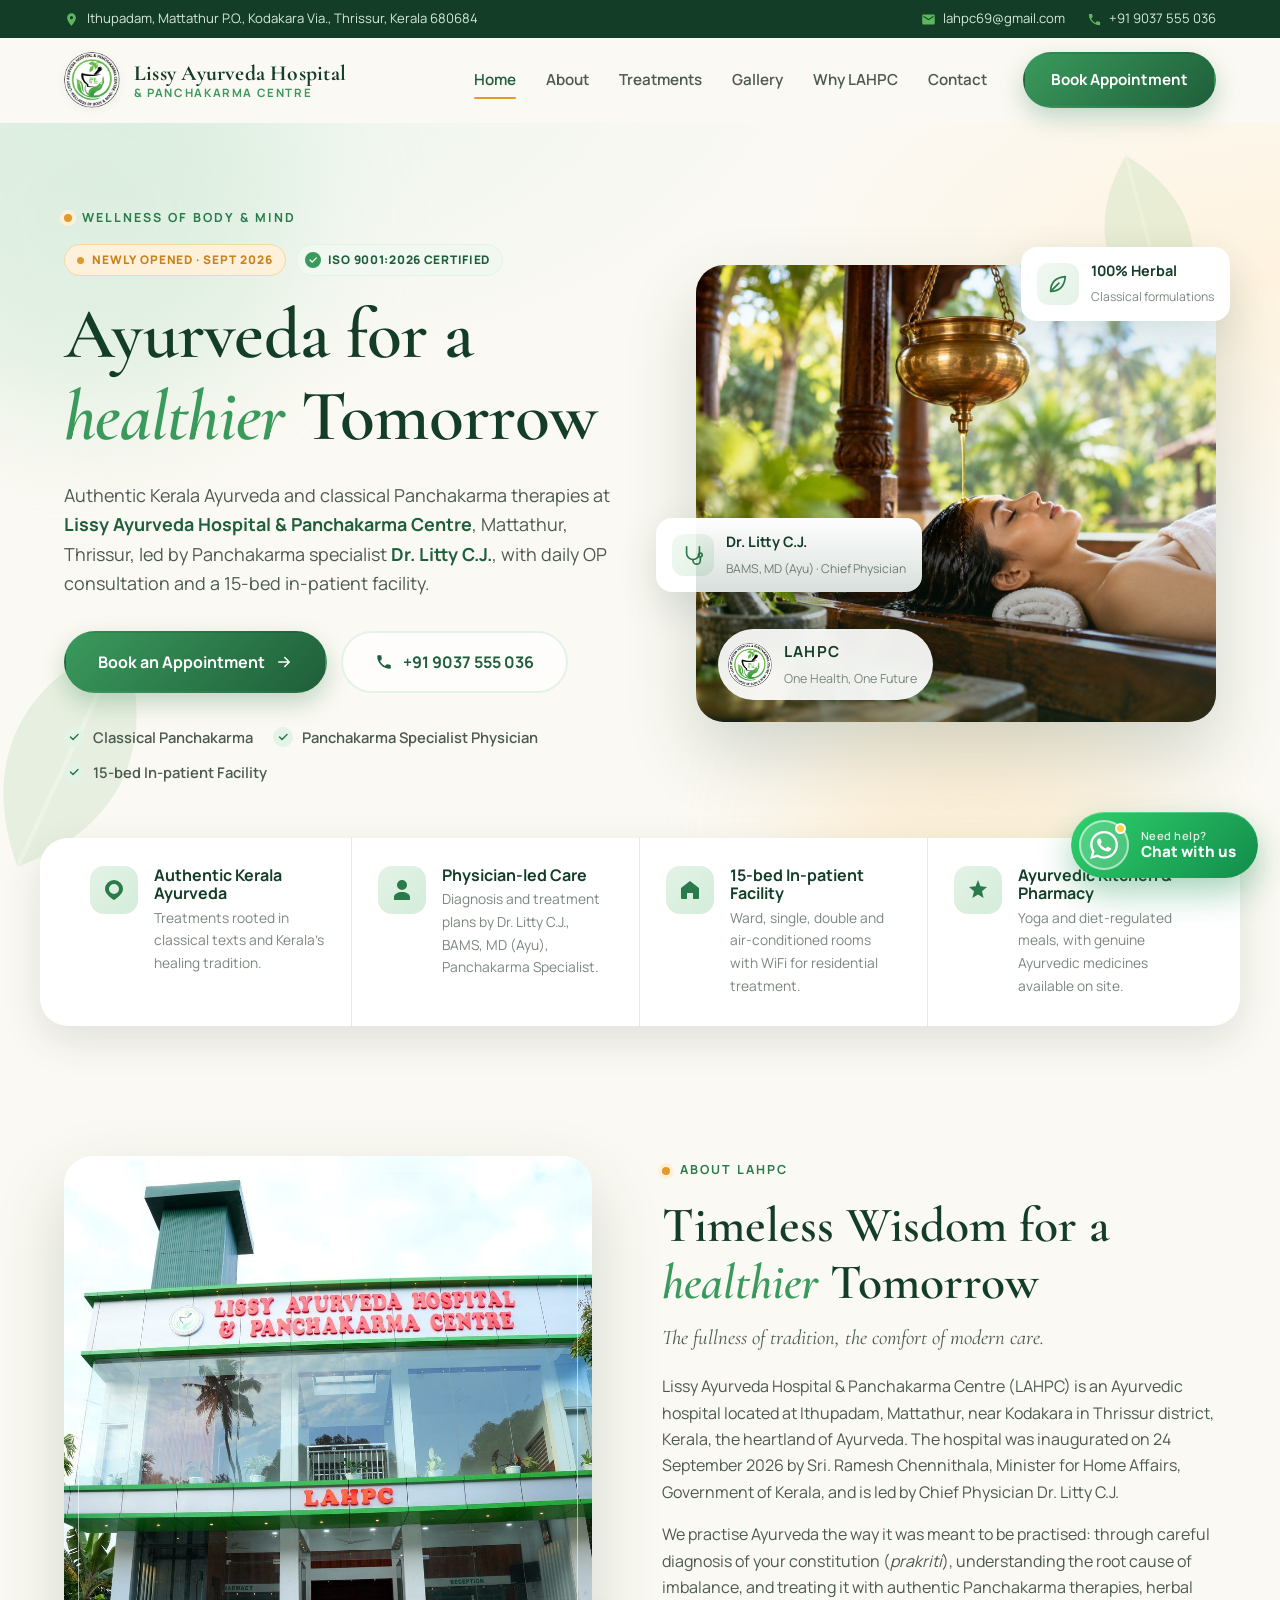
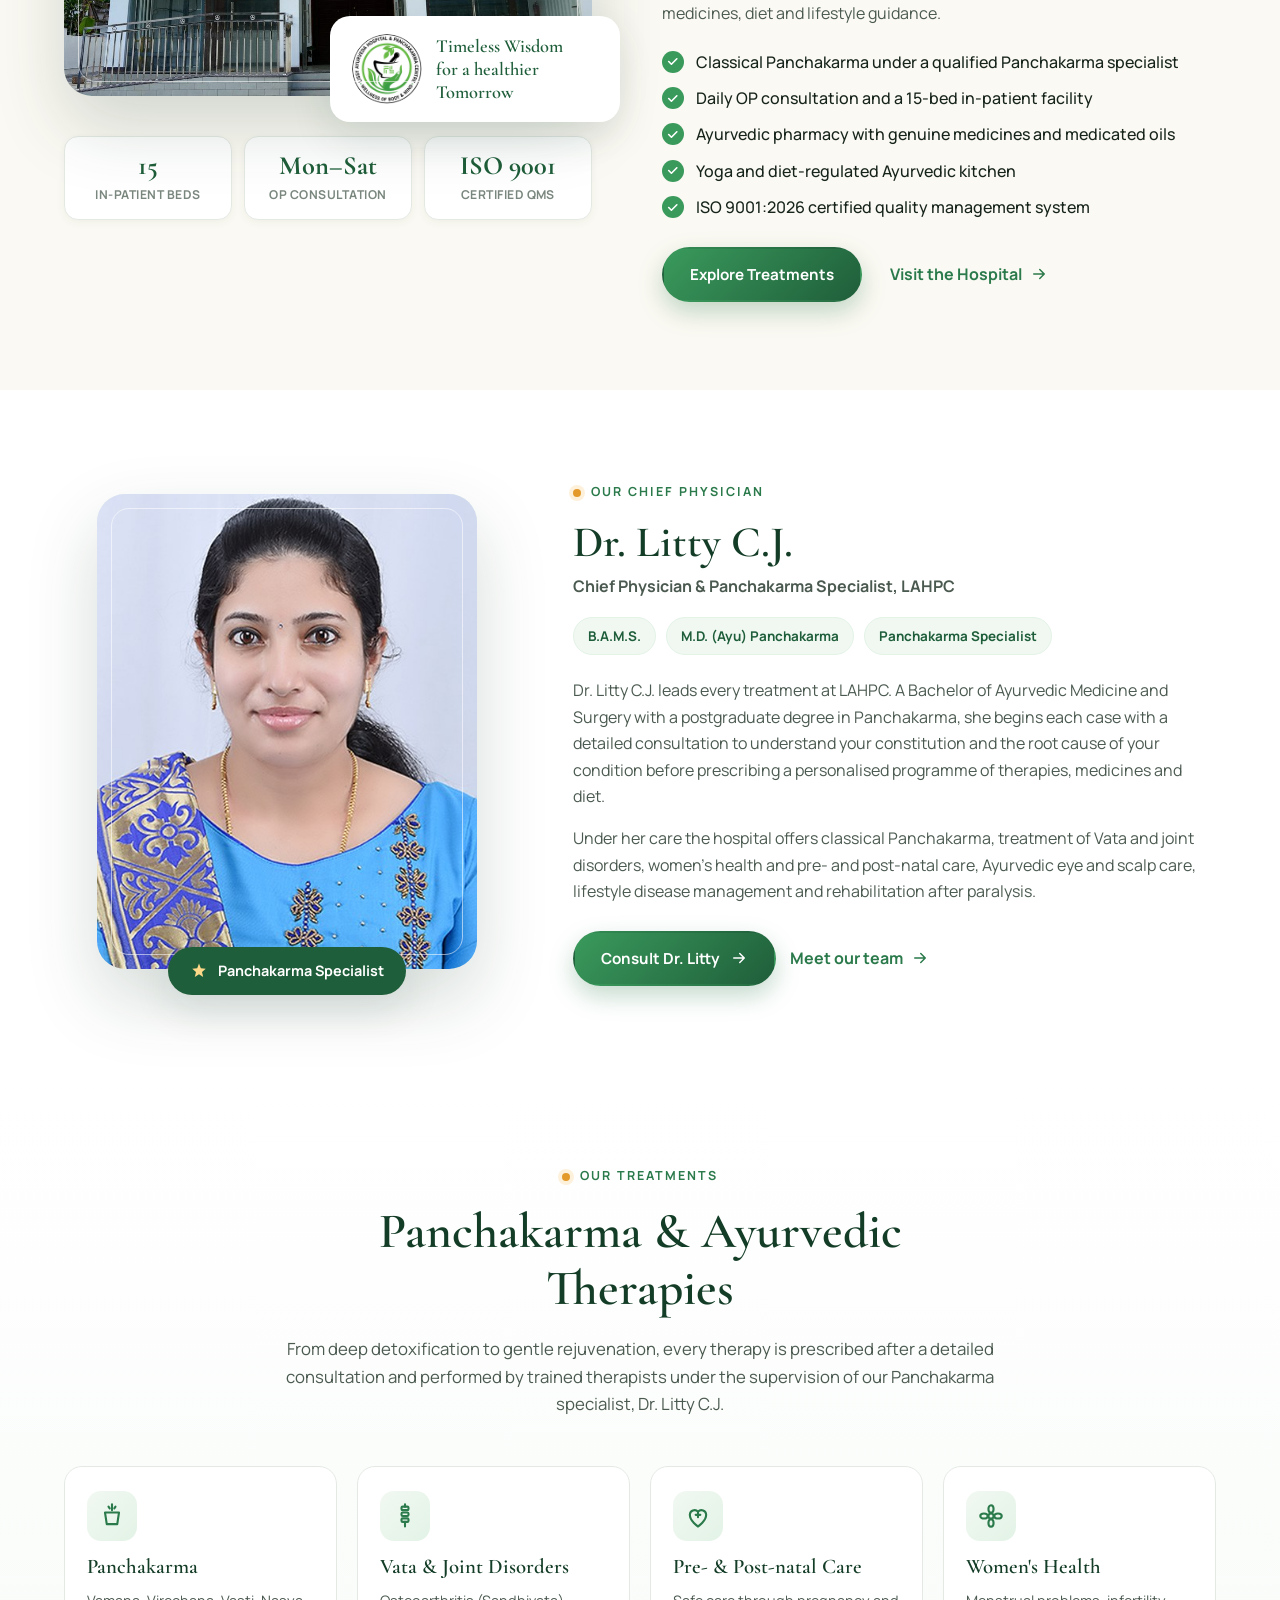
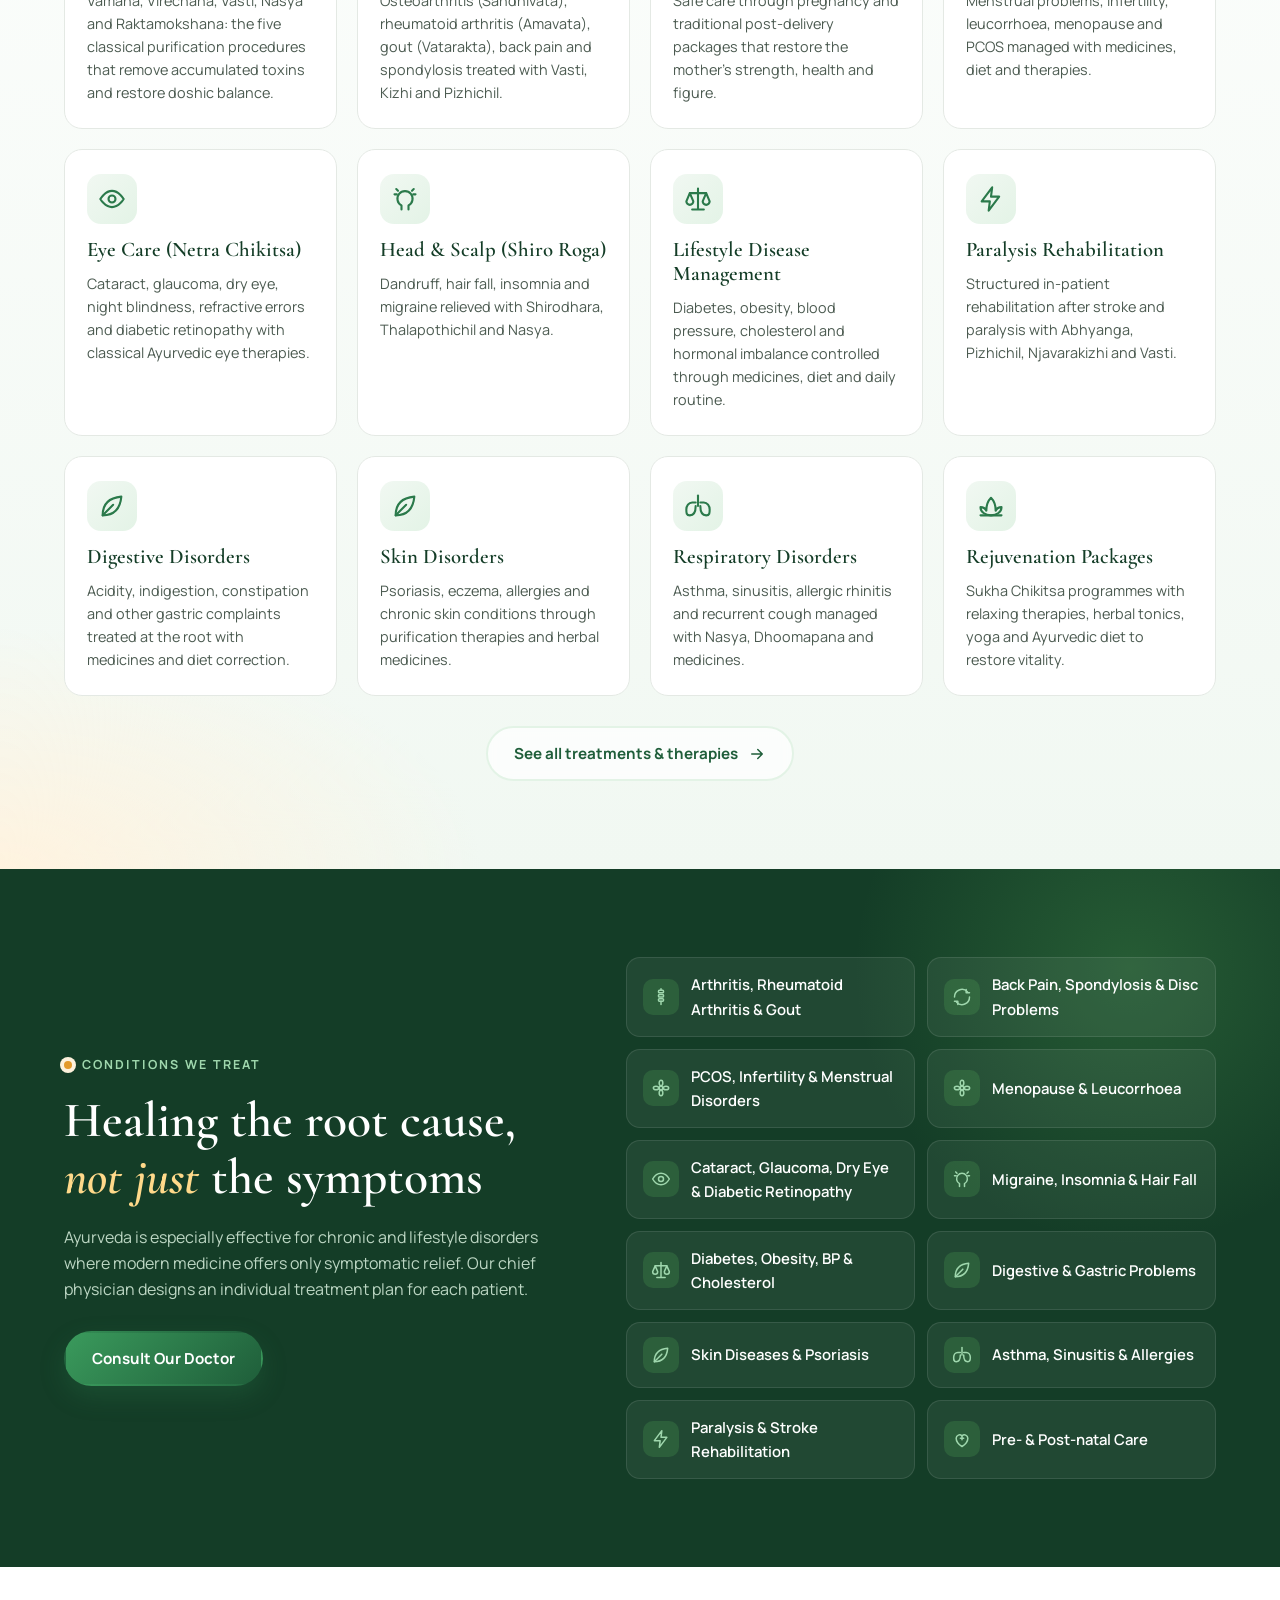
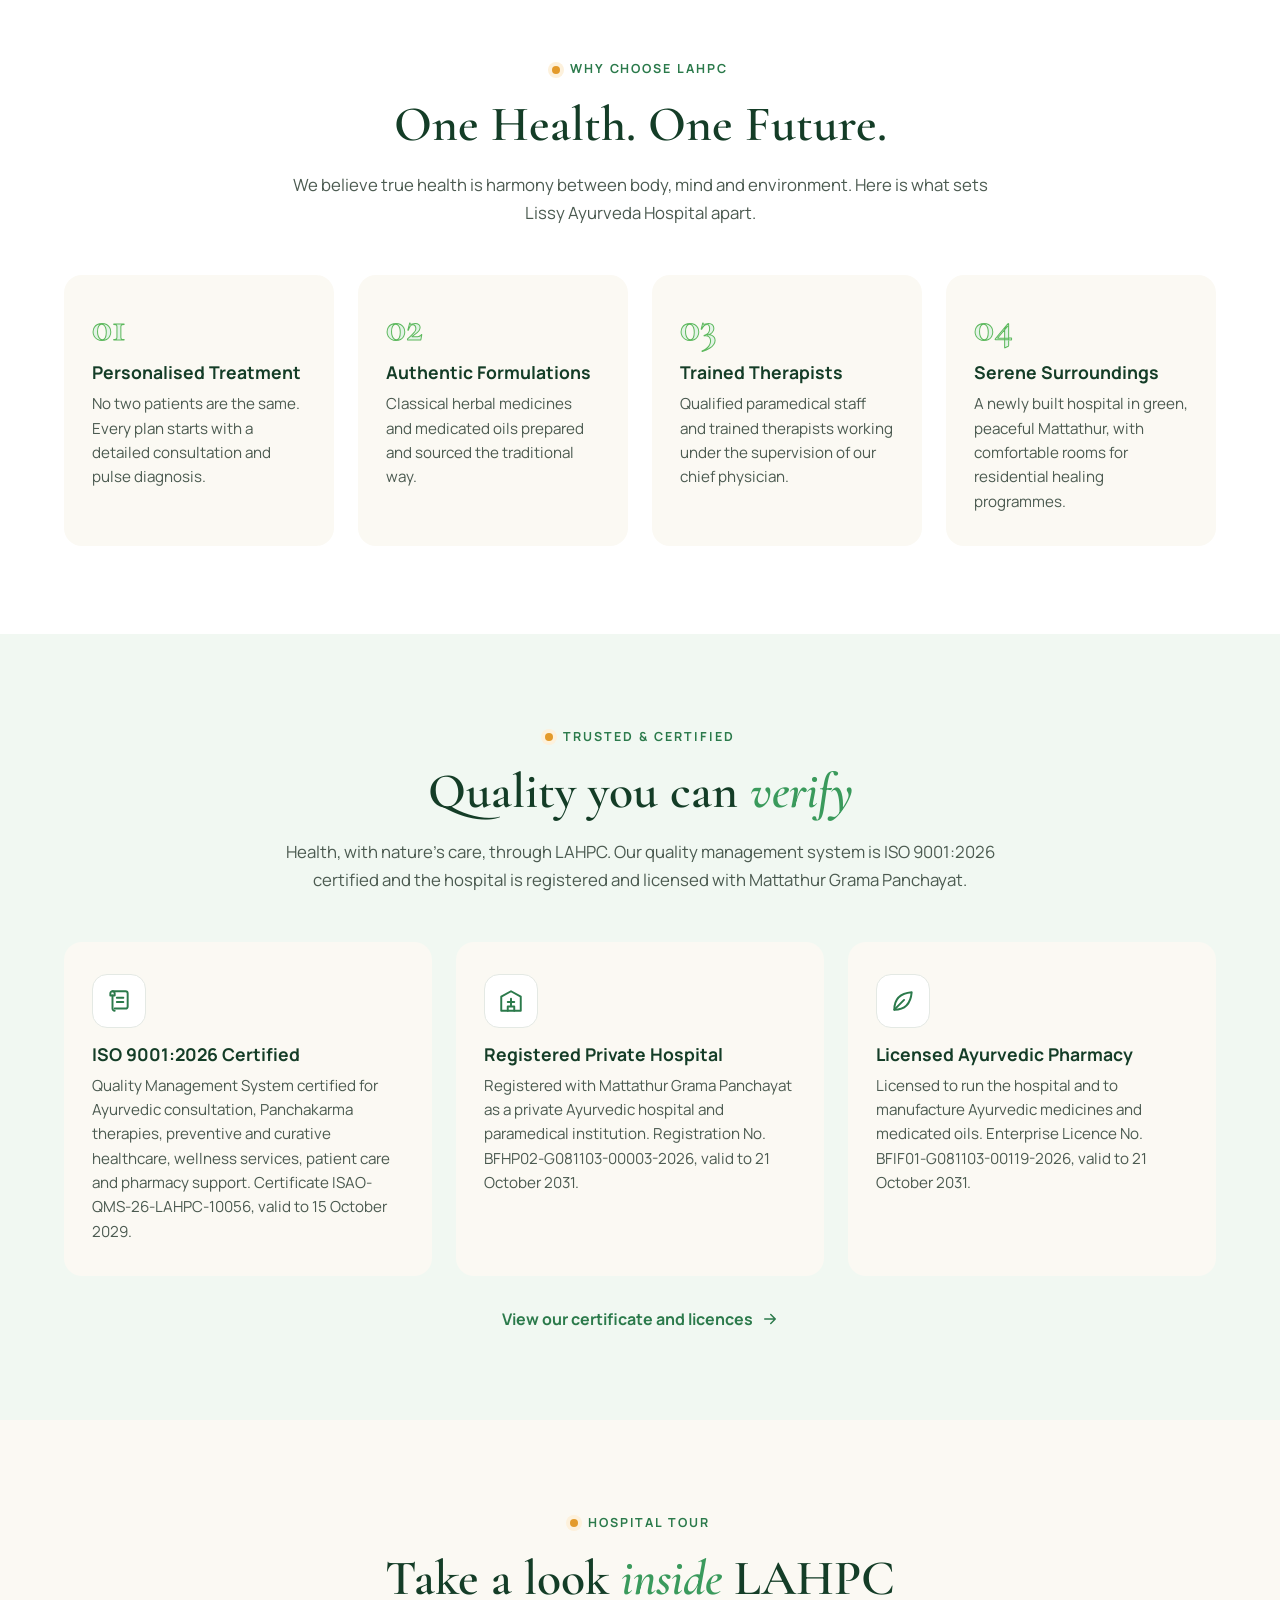
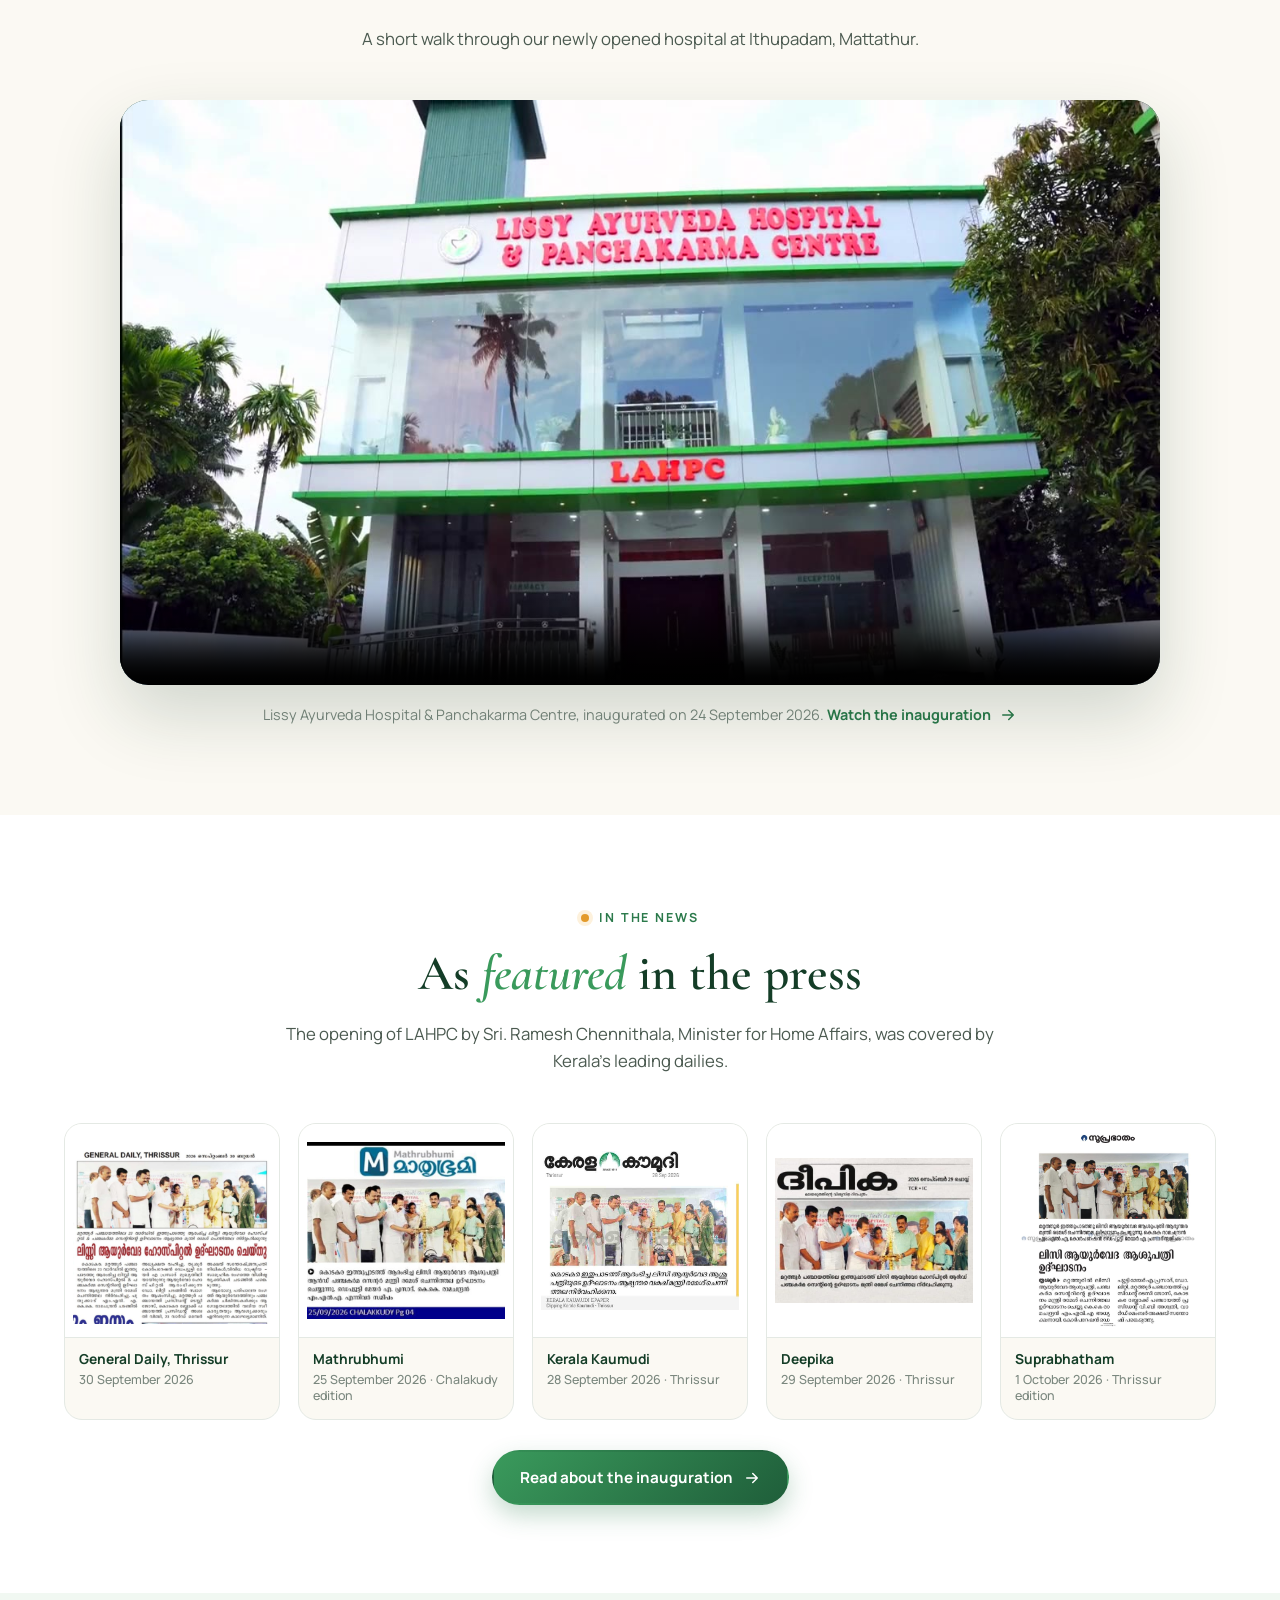
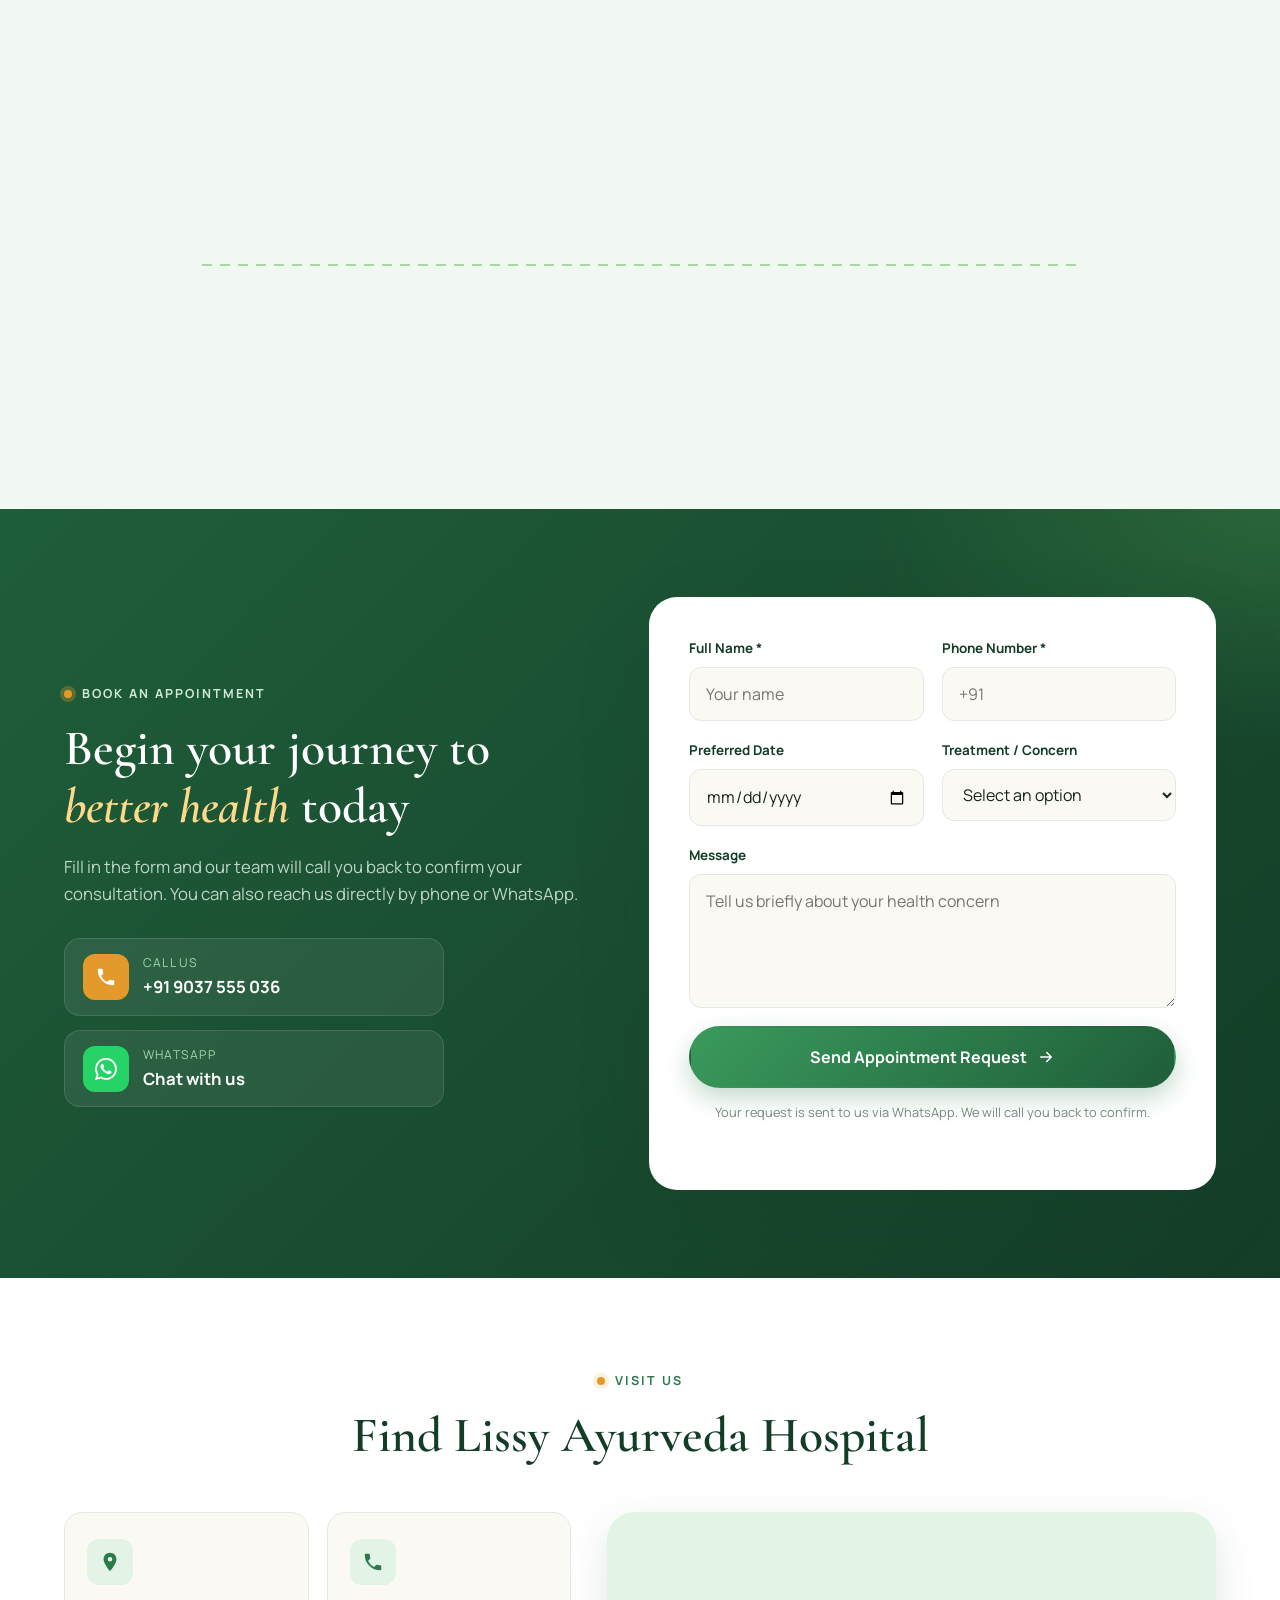
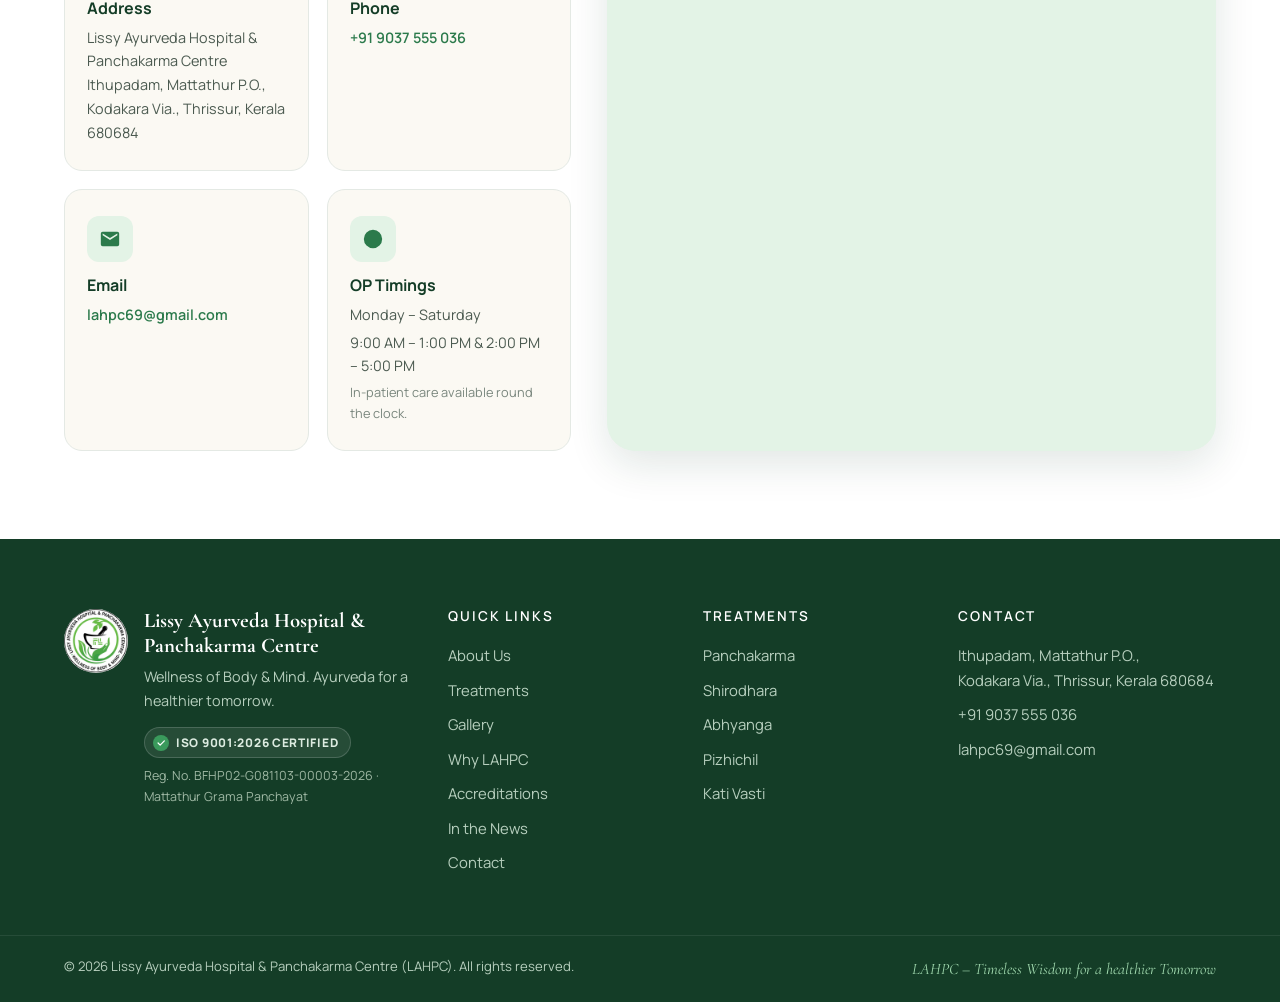
==== commit 5c6432ca: "Visual polish: SVG icon system, filled about block, banner photos, rhythm - Replace all 100 emoji ic" ====
--- a/index.html
+++ b/index.html
@@ -6,7 +6,7 @@
   <title>Lissy Ayurveda Hospital &amp; Panchakarma Centre (LAHPC) | Thrissur, Kerala</title>
   <meta name="description" content="Lissy Ayurveda Hospital & Panchakarma Centre (LAHPC), Ithupadam, Mattathur, Kodakara, Thrissur 680684. Authentic Kerala Ayurveda and Panchakarma under Chief Physician Dr. Litty C.J., BAMS, MD (Ayu), with daily OP and a 15-bed in-patient facility. ISO 9001:2026 certified. Call +91 9037 555 036." />
   <meta name="theme-color" content="#1f5e3a" />
-  <link rel="icon" type="image/png" href="assets/images/logo.png" />
+  <link rel="icon" type="image/png" href="assets/images/favicon.png" />
 
   <!-- Open Graph -->
   <meta property="og:title" content="Lissy Ayurveda Hospital & Panchakarma Centre (LAHPC)" />
@@ -80,6 +80,49 @@
 </head>
 <body class="page-index">
 
+  <!-- Icon sprite (outline icons, stroke = currentColor) -->
+  <svg xmlns="http://www.w3.org/2000/svg" style="display:none" aria-hidden="true">
+    <symbol id="i-leaf" viewBox="0 0 24 24"><path d="M4 20c0-9 5-15 16-16-1 11-7 16-16 16z"/><path d="M4 20l9-9"/></symbol>
+    <symbol id="i-drop" viewBox="0 0 24 24"><path d="M12 3s6 6.5 6 11a6 6 0 0 1-12 0c0-4.5 6-11 6-11z"/></symbol>
+    <symbol id="i-pour" viewBox="0 0 24 24"><path d="M6 9h12l-1.5 10h-9L6 9z"/><path d="M12 2v5M9 4l1 1.5M15 4l-1 1.5"/></symbol>
+    <symbol id="i-spine" viewBox="0 0 24 24"><rect x="9" y="4" width="6" height="3" rx="1"/><rect x="9" y="9" width="6" height="3" rx="1"/><rect x="9" y="14" width="6" height="3" rx="1"/><path d="M12 17v4M12 2v2"/></symbol>
+    <symbol id="i-mother" viewBox="0 0 24 24"><path d="M12 21s-7-4.5-7-10a4 4 0 0 1 7-2.6A4 4 0 0 1 19 11c0 5.5-7 10-7 10z"/><path d="M12 9v4M10 11h4"/></symbol>
+    <symbol id="i-flower" viewBox="0 0 24 24"><circle cx="12" cy="12" r="2.2"/><ellipse cx="12" cy="6" rx="2.2" ry="3.2"/><ellipse cx="12" cy="18" rx="2.2" ry="3.2"/><ellipse cx="6" cy="12" rx="3.2" ry="2.2"/><ellipse cx="18" cy="12" rx="3.2" ry="2.2"/></symbol>
+    <symbol id="i-eye" viewBox="0 0 24 24"><path d="M2 12s4-7 10-7 10 7 10 7-4 7-10 7S2 12 2 12z"/><circle cx="12" cy="12" r="3"/></symbol>
+    <symbol id="i-head" viewBox="0 0 24 24"><path d="M9 21v-3.5a6.5 6.5 0 1 1 6 0V21"/><path d="M3 8h2M19 8h2M4.5 3.5L6 5M19.5 3.5L18 5"/></symbol>
+    <symbol id="i-scales" viewBox="0 0 24 24"><path d="M12 3v18M7 21h10M5 7h14"/><path d="M5 7l-3 7a3 3 0 0 0 6 0L5 7zM19 7l-3 7a3 3 0 0 0 6 0l-3-7z"/></symbol>
+    <symbol id="i-bolt" viewBox="0 0 24 24"><path d="M13 2L4 14h7l-1 8 9-12h-7l1-8z"/></symbol>
+    <symbol id="i-lungs" viewBox="0 0 24 24"><path d="M12 3v9"/><path d="M10 12c0 5-2 8-5 8s-3-2-3-5 2-6 5-6h3M14 12c0 5 2 8 5 8s3-2 3-5-2-6-5-6h-3"/></symbol>
+    <symbol id="i-lotus" viewBox="0 0 24 24"><path d="M12 20c-5 0-9-3-9-7 2 0 4 1 5 3 0-5 2-9 4-11 2 2 4 6 4 11 1-2 3-3 5-3 0 4-4 7-9 7z"/><path d="M3 20h18"/></symbol>
+    <symbol id="i-cycle" viewBox="0 0 24 24"><path d="M21 12a9 9 0 0 1-15.5 6.3M3 12a9 9 0 0 1 15.5-6.3"/><path d="M17 3v4h4M7 21v-4H3"/></symbol>
+    <symbol id="i-nose" viewBox="0 0 24 24"><path d="M13 3c-1 4-1 8 1 11a3 3 0 1 1-5 1"/><path d="M9.5 17.5a2.5 2.5 0 0 1 5 0"/></symbol>
+    <symbol id="i-bath" viewBox="0 0 24 24"><path d="M3 12h18v3a5 5 0 0 1-5 5H8a5 5 0 0 1-5-5v-3z"/><path d="M5 12V6a2 2 0 0 1 4 0M7 20v2M17 20v2"/></symbol>
+    <symbol id="i-grain" viewBox="0 0 24 24"><path d="M12 21V9"/><path d="M12 9c-3 0-5-2-5-5 3 0 5 2 5 5zM12 13c-3 0-5-2-5-5 3 0 5 2 5 5zM12 9c3 0 5-2 5-5-3 0-5 2-5 5zM12 13c3 0 5-2 5-5-3 0-5 2-5 5z"/></symbol>
+    <symbol id="i-knee" viewBox="0 0 24 24"><path d="M7 3v7a3 3 0 0 0 3 3h4a3 3 0 0 1 3 3v5"/><path d="M5 3h4M15 21h4"/></symbol>
+    <symbol id="i-neck" viewBox="0 0 24 24"><path d="M12 3a4 4 0 0 1 4 4v2a4 4 0 0 1-8 0V7a4 4 0 0 1 4-4z"/><path d="M10 13v3M14 13v3M4 21c0-3 3-5 8-5s8 2 8 5"/></symbol>
+    <symbol id="i-lamp" viewBox="0 0 24 24"><path d="M4 13h16l-2 4H6l-2-4z"/><path d="M12 13V9"/><path d="M12 9c-2-1.5-2-4 0-6 2 2 2 4.5 0 6z"/><path d="M8 21h8M12 17v4"/></symbol>
+    <symbol id="i-sprout" viewBox="0 0 24 24"><path d="M12 21v-9"/><path d="M12 12c-4 0-6-3-6-7 4 0 6 3 6 7zM12 12c0-3 2-6 6-6 0 4-2 6-6 6z"/></symbol>
+    <symbol id="i-sparkle" viewBox="0 0 24 24"><path d="M12 3l2 6 6 2-6 2-2 6-2-6-6-2 6-2 2-6z"/><path d="M19 2l.7 2 2 .7-2 .7-.7 2-.7-2-2-.7 2-.7.7-2z"/></symbol>
+    <symbol id="i-moon" viewBox="0 0 24 24"><path d="M20 14.5A8.5 8.5 0 1 1 9.5 4a7 7 0 0 0 10.5 10.5z"/></symbol>
+    <symbol id="i-bed" viewBox="0 0 24 24"><path d="M3 18v-8a2 2 0 0 1 2-2h14a2 2 0 0 1 2 2v8"/><path d="M3 14h18M3 20v-2M21 20v-2"/><path d="M7 10V7a1 1 0 0 1 1-1h3v4"/></symbol>
+    <symbol id="i-stethoscope" viewBox="0 0 24 24"><path d="M5 3v7a7 7 0 0 0 14 0V3"/><path d="M12 17v1a4 4 0 0 0 8 0v-3"/><circle cx="20" cy="12" r="2"/></symbol>
+    <symbol id="i-bottle" viewBox="0 0 24 24"><path d="M9 3h6M10 3v4l-3 3v10a1 1 0 0 0 1 1h8a1 1 0 0 0 1-1V10l-3-3V3"/><path d="M7 14h10"/></symbol>
+    <symbol id="i-bowl" viewBox="0 0 24 24"><path d="M3 11h18a9 9 0 0 1-18 0z"/><path d="M8 7c0-1.5 1-2 1-3M12 7c0-1.5 1-2 1-3M16 7c0-1.5 1-2 1-3M7 20h10"/></symbol>
+    <symbol id="i-hospital" viewBox="0 0 24 24"><path d="M3 21V8l9-5 9 5v13M3 21h18"/><path d="M12 10v6M9 13h6M9 21v-4h6v4"/></symbol>
+    <symbol id="i-scroll" viewBox="0 0 24 24"><path d="M6 3h12a2 2 0 0 1 2 2v12a2 2 0 0 1-2 2H8"/><path d="M6 3a2 2 0 0 0-2 2v2h4V5a2 2 0 0 0-2-2z"/><path d="M8 21a2 2 0 0 1-2-2V7M10 9h6M10 13h6"/></symbol>
+    <symbol id="i-newspaper" viewBox="0 0 24 24"><path d="M4 5h16v14a2 2 0 0 1-2 2H4V5z"/><path d="M4 21a2 2 0 0 1-2-2V9h2"/><rect x="8" y="9" width="5" height="4"/><path d="M15 9h2M15 13h2M8 17h9"/></symbol>
+    <symbol id="i-target" viewBox="0 0 24 24"><circle cx="12" cy="12" r="9"/><circle cx="12" cy="12" r="5"/><circle cx="12" cy="12" r="1.5"/></symbol>
+    <symbol id="i-sunrise" viewBox="0 0 24 24"><path d="M12 3v3M5 7l1.5 1.5M19 7l-1.5 1.5M3 15h18M6 15a6 6 0 0 1 12 0M5 19h14"/></symbol>
+    <symbol id="i-handshake" viewBox="0 0 24 24"><path d="M3 12l4-4h4l3 3-3 3-3-3"/><path d="M21 12l-4-4h-3"/><path d="M3 12v5l4 3 4-2M21 12v5l-4 3-3-2"/><path d="M13 11l3 3M10 14l3 3"/></symbol>
+    <symbol id="i-wind" viewBox="0 0 24 24"><path d="M3 8h11a3 3 0 1 0-3-3M3 12h16a3 3 0 1 1-3 3M3 16h9a2 2 0 1 1-2 2"/></symbol>
+    <symbol id="i-fire" viewBox="0 0 24 24"><path d="M12 22c-4 0-7-3-7-7 0-3 2-5 3-7 0 2 1 3 2 3 0-4 2-7 4-8 0 3 1 5 3 7 2 1.5 2 3.5 2 5 0 4-3 7-7 7z"/><path d="M12 22a3 3 0 0 1-3-3c0-2 3-4 3-4s3 2 3 4a3 3 0 0 1-3 3z"/></symbol>
+    <symbol id="i-mic" viewBox="0 0 24 24"><rect x="9" y="3" width="6" height="12" rx="3"/><path d="M6 11a6 6 0 0 0 12 0M12 17v4M9 21h6"/></symbol>
+    <symbol id="i-landmark" viewBox="0 0 24 24"><path d="M3 21h18M5 18h14M6 18v-8M10 18v-8M14 18v-8M18 18v-8"/><path d="M3 10l9-6 9 6H3z"/></symbol>
+    <symbol id="i-cross" viewBox="0 0 24 24"><path d="M12 3v18M6 9h12"/></symbol>
+    <symbol id="i-clock" viewBox="0 0 24 24"><circle cx="12" cy="12" r="9"/><path d="M12 7v5l3 2"/></symbol>
+    <symbol id="i-camera" viewBox="0 0 24 24"><path d="M4 8h3l2-3h6l2 3h3v11H4V8z"/><circle cx="12" cy="13" r="3.5"/></symbol>
+  </svg>
+
   <!-- ========== TOP BAR ========== -->
   <div class="topbar">
     <div class="container topbar__inner">
@@ -231,11 +274,11 @@
             </div>
           </div>
           <div class="hero__float hero__float--1">
-            <span class="hero__float-icon">🌿</span>
+            <span class="hero__float-icon"><svg class="icon" aria-hidden="true"><use href="#i-leaf"/></svg></span>
             <div><strong>100% Herbal</strong><span>Classical formulations</span></div>
           </div>
           <div class="hero__float hero__float--2">
-            <span class="hero__float-icon">👩‍⚕️</span>
+            <span class="hero__float-icon"><svg class="icon" aria-hidden="true"><use href="#i-stethoscope"/></svg></span>
             <div><strong>Dr. Litty C.J.</strong><span>BAMS, MD (Ayu) · Chief Physician</span></div>
           </div>
         </div>
@@ -276,6 +319,7 @@
     <section class="section about" id="about">
       <div class="container about__inner">
         <div class="about__media reveal">
+          <div class="about__frame-wrap">
           <div class="about__frame">
             <img src="assets/images/hospital-building.jpg" alt="Lissy Ayurveda Hospital & Panchakarma Centre building, Thrissur" />
           </div>
@@ -283,6 +327,12 @@
             <img src="assets/images/logo.png" alt="" width="70" height="70" />
             <p>Timeless Wisdom<br />for a healthier Tomorrow</p>
           </div>
+          </div>
+          <ul class="about__stats">
+            <li class="about__stat"><strong>15</strong><span>In-patient beds</span></li>
+            <li class="about__stat"><strong>Mon–Sat</strong><span>OP consultation</span></li>
+            <li class="about__stat"><strong>ISO 9001</strong><span>Certified QMS</span></li>
+          </ul>
         </div>
 
         <div class="about__content reveal reveal--delay">
@@ -370,67 +420,70 @@
           </p>
         </div>
 
-        <div class="grid grid--3">
-          <article class="card reveal">
-            <div class="card__icon">🫗</div>
+        <div class="grid grid--4 grid--compact">
+          <article class="card reveal">
+            <div class="card__icon"><svg class="icon" aria-hidden="true"><use href="#i-pour"/></svg></div>
             <h3>Panchakarma</h3>
             <p>Vamana, Virechana, Vasti, Nasya and Raktamokshana: the five classical purification procedures that remove accumulated toxins and restore doshic balance.</p>
           </article>
           <article class="card reveal">
-            <div class="card__icon">🦴</div>
+            <div class="card__icon"><svg class="icon" aria-hidden="true"><use href="#i-spine"/></svg></div>
             <h3>Vata &amp; Joint Disorders</h3>
             <p>Osteoarthritis (Sandhivata), rheumatoid arthritis (Amavata), gout (Vatarakta), back pain and spondylosis treated with Vasti, Kizhi and Pizhichil.</p>
           </article>
           <article class="card reveal">
-            <div class="card__icon">🤱</div>
+            <div class="card__icon"><svg class="icon" aria-hidden="true"><use href="#i-mother"/></svg></div>
             <h3>Pre- &amp; Post-natal Care</h3>
             <p>Safe care through pregnancy and traditional post-delivery packages that restore the mother's strength, health and figure.</p>
           </article>
           <article class="card reveal">
-            <div class="card__icon">🌸</div>
+            <div class="card__icon"><svg class="icon" aria-hidden="true"><use href="#i-flower"/></svg></div>
             <h3>Women's Health</h3>
             <p>Menstrual problems, infertility, leucorrhoea, menopause and PCOS managed with medicines, diet and therapies.</p>
           </article>
           <article class="card reveal">
-            <div class="card__icon">👁️</div>
+            <div class="card__icon"><svg class="icon" aria-hidden="true"><use href="#i-eye"/></svg></div>
             <h3>Eye Care (Netra Chikitsa)</h3>
             <p>Cataract, glaucoma, dry eye, night blindness, refractive errors and diabetic retinopathy with classical Ayurvedic eye therapies.</p>
           </article>
           <article class="card reveal">
-            <div class="card__icon">💆</div>
+            <div class="card__icon"><svg class="icon" aria-hidden="true"><use href="#i-head"/></svg></div>
             <h3>Head &amp; Scalp (Shiro Roga)</h3>
             <p>Dandruff, hair fall, insomnia and migraine relieved with Shirodhara, Thalapothichil and Nasya.</p>
           </article>
           <article class="card reveal">
-            <div class="card__icon">⚖️</div>
+            <div class="card__icon"><svg class="icon" aria-hidden="true"><use href="#i-scales"/></svg></div>
             <h3>Lifestyle Disease Management</h3>
             <p>Diabetes, obesity, blood pressure, cholesterol and hormonal imbalance controlled through medicines, diet and daily routine.</p>
           </article>
           <article class="card reveal">
-            <div class="card__icon">⚡</div>
+            <div class="card__icon"><svg class="icon" aria-hidden="true"><use href="#i-bolt"/></svg></div>
             <h3>Paralysis Rehabilitation</h3>
             <p>Structured in-patient rehabilitation after stroke and paralysis with Abhyanga, Pizhichil, Njavarakizhi and Vasti.</p>
           </article>
           <article class="card reveal">
-            <div class="card__icon">🍃</div>
+            <div class="card__icon"><svg class="icon" aria-hidden="true"><use href="#i-leaf"/></svg></div>
             <h3>Digestive Disorders</h3>
             <p>Acidity, indigestion, constipation and other gastric complaints treated at the root with medicines and diet correction.</p>
           </article>
           <article class="card reveal">
-            <div class="card__icon">🌿</div>
+            <div class="card__icon"><svg class="icon" aria-hidden="true"><use href="#i-leaf"/></svg></div>
             <h3>Skin Disorders</h3>
             <p>Psoriasis, eczema, allergies and chronic skin conditions through purification therapies and herbal medicines.</p>
           </article>
           <article class="card reveal">
-            <div class="card__icon">🫁</div>
+            <div class="card__icon"><svg class="icon" aria-hidden="true"><use href="#i-lungs"/></svg></div>
             <h3>Respiratory Disorders</h3>
             <p>Asthma, sinusitis, allergic rhinitis and recurrent cough managed with Nasya, Dhoomapana and medicines.</p>
           </article>
           <article class="card reveal">
-            <div class="card__icon">🧘</div>
+            <div class="card__icon"><svg class="icon" aria-hidden="true"><use href="#i-lotus"/></svg></div>
             <h3>Rejuvenation Packages</h3>
             <p>Sukha Chikitsa programmes with relaxing therapies, herbal tonics, yoga and Ayurvedic diet to restore vitality.</p>
           </article>
+        </div>
+        <div class="press__more reveal">
+          <a href="treatments.html" class="btn btn--ghost">See all treatments &amp; therapies <svg viewBox="0 0 24 24" aria-hidden="true"><path d="M5 12h14M13 6l6 6-6 6" fill="none" stroke="currentColor" stroke-width="2" stroke-linecap="round" stroke-linejoin="round"/></svg></a>
         </div>
       </div>
     </section>
@@ -449,18 +502,18 @@
         </div>
 
         <ul class="conditions__list reveal reveal--delay">
-          <li><span>🦴</span> Arthritis, Rheumatoid Arthritis &amp; Gout</li>
-          <li><span>🔄</span> Back Pain, Spondylosis &amp; Disc Problems</li>
-          <li><span>👩</span> PCOS, Infertility &amp; Menstrual Disorders</li>
-          <li><span>🌸</span> Menopause &amp; Leucorrhoea</li>
-          <li><span>👁️</span> Cataract, Glaucoma, Dry Eye &amp; Diabetic Retinopathy</li>
-          <li><span>💆</span> Migraine, Insomnia &amp; Hair Fall</li>
-          <li><span>⚖️</span> Diabetes, Obesity, BP &amp; Cholesterol</li>
-          <li><span>🍃</span> Digestive &amp; Gastric Problems</li>
-          <li><span>🌿</span> Skin Diseases &amp; Psoriasis</li>
-          <li><span>🫁</span> Asthma, Sinusitis &amp; Allergies</li>
-          <li><span>⚡</span> Paralysis &amp; Stroke Rehabilitation</li>
-          <li><span>🤱</span> Pre- &amp; Post-natal Care</li>
+          <li><span><svg class="icon" aria-hidden="true"><use href="#i-spine"/></svg></span> Arthritis, Rheumatoid Arthritis &amp; Gout</li>
+          <li><span><svg class="icon" aria-hidden="true"><use href="#i-cycle"/></svg></span> Back Pain, Spondylosis &amp; Disc Problems</li>
+          <li><span><svg class="icon" aria-hidden="true"><use href="#i-flower"/></svg></span> PCOS, Infertility &amp; Menstrual Disorders</li>
+          <li><span><svg class="icon" aria-hidden="true"><use href="#i-flower"/></svg></span> Menopause &amp; Leucorrhoea</li>
+          <li><span><svg class="icon" aria-hidden="true"><use href="#i-eye"/></svg></span> Cataract, Glaucoma, Dry Eye &amp; Diabetic Retinopathy</li>
+          <li><span><svg class="icon" aria-hidden="true"><use href="#i-head"/></svg></span> Migraine, Insomnia &amp; Hair Fall</li>
+          <li><span><svg class="icon" aria-hidden="true"><use href="#i-scales"/></svg></span> Diabetes, Obesity, BP &amp; Cholesterol</li>
+          <li><span><svg class="icon" aria-hidden="true"><use href="#i-leaf"/></svg></span> Digestive &amp; Gastric Problems</li>
+          <li><span><svg class="icon" aria-hidden="true"><use href="#i-leaf"/></svg></span> Skin Diseases &amp; Psoriasis</li>
+          <li><span><svg class="icon" aria-hidden="true"><use href="#i-lungs"/></svg></span> Asthma, Sinusitis &amp; Allergies</li>
+          <li><span><svg class="icon" aria-hidden="true"><use href="#i-bolt"/></svg></span> Paralysis &amp; Stroke Rehabilitation</li>
+          <li><span><svg class="icon" aria-hidden="true"><use href="#i-mother"/></svg></span> Pre- &amp; Post-natal Care</li>
         </ul>
       </div>
     </section>
@@ -515,17 +568,17 @@
         </div>
         <div class="grid grid--3">
           <div class="why__item reveal">
-            <span class="why__num">📜</span>
+            <span class="why__icon"><svg class="icon" aria-hidden="true"><use href="#i-scroll"/></svg></span>
             <h3>ISO 9001:2026 Certified</h3>
             <p>Quality Management System certified for Ayurvedic consultation, Panchakarma therapies, preventive and curative healthcare, wellness services, patient care and pharmacy support. Certificate ISAO-QMS-26-LAHPC-10056, valid to 15 October 2029.</p>
           </div>
           <div class="why__item reveal">
-            <span class="why__num">🏥</span>
+            <span class="why__icon"><svg class="icon" aria-hidden="true"><use href="#i-hospital"/></svg></span>
             <h3>Registered Private Hospital</h3>
             <p>Registered with Mattathur Grama Panchayat as a private Ayurvedic hospital and paramedical institution. Registration No. BFHP02-G081103-00003-2026, valid to 21 October 2031.</p>
           </div>
           <div class="why__item reveal">
-            <span class="why__num">🌿</span>
+            <span class="why__icon"><svg class="icon" aria-hidden="true"><use href="#i-leaf"/></svg></span>
             <h3>Licensed Ayurvedic Pharmacy</h3>
             <p>Licensed to run the hospital and to manufacture Ayurvedic medicines and medicated oils. Enterprise Licence No. BFIF01-G081103-00119-2026, valid to 21 October 2031.</p>
           </div>
@@ -559,7 +612,7 @@
       <div class="container">
         <div class="section__head reveal">
           <span class="eyebrow eyebrow--center"><span class="eyebrow__dot"></span>In the News</span>
-          <h2 class="section__title">Our inauguration, as <em>reported</em> in the press</h2>
+          <h2 class="section__title">As <em>featured</em> in the press</h2>
           <p class="section__lead">
             The opening of LAHPC by Sri. Ramesh Chennithala, Minister for Home Affairs, was covered by Kerala's leading dailies.
           </p>
--- a/css/style.css
+++ b/css/style.css
@@ -67,8 +67,8 @@
   padding: 0 24px;
 }
 
-.section { padding: 100px 0; }
-.section__head { text-align: center; max-width: 720px; margin: 0 auto 56px; }
+.section { padding: 88px 0; }
+.section__head { text-align: center; max-width: 720px; margin: 0 auto 48px; }
 .section__title {
   font-family: var(--font-head);
   font-size: clamp(2.1rem, 4vw, 3.1rem);
@@ -260,7 +260,7 @@
 .hero__lead { font-size: 1.12rem; color: var(--ink-soft); max-width: 560px; margin-bottom: 32px; }
 .hero__lead strong { color: var(--green-800); font-weight: 700; }
 .hero__actions { display: flex; flex-wrap: wrap; gap: 14px; margin-bottom: 32px; }
-.hero__points { display: flex; flex-wrap: wrap; gap: 10px 26px; }
+.hero__points { display: flex; flex-wrap: wrap; gap: 10px 20px; }
 .hero__points li {
   display: inline-flex; align-items: center; gap: 9px;
   font-size: 0.92rem; font-weight: 600; color: var(--ink-soft);
@@ -332,17 +332,17 @@
 
 /* ---------- About ---------- */
 .about { padding-top: 130px; }
-.about__inner { display: grid; grid-template-columns: 1fr 1.05fr; gap: 70px; align-items: center; }
+.about__inner { display: grid; grid-template-columns: 1fr 1.05fr; gap: 70px; align-items: stretch; }
 .about__media { position: relative; }
 .about__frame {
   border-radius: var(--radius-lg); overflow: hidden; box-shadow: var(--shadow-lg);
-  position: relative; aspect-ratio: 4 / 3.1; background: var(--green-100);
+  position: relative; width: 100%; aspect-ratio: 4 / 4.1; background: var(--green-100);
 }
 .about__frame::before {
   content: ""; position: absolute; inset: 14px; border: 1px solid rgba(255,255,255,.55);
   border-radius: calc(var(--radius-lg) - 10px); z-index: 1; pointer-events: none;
 }
-.about__frame img { width: 100%; height: 100%; object-fit: cover; }
+.about__frame img { width: 100%; height: 100%; object-fit: cover; object-position: 50% 40%; }
 .about__stamp {
   position: absolute; right: -28px; bottom: -30px;
   background: var(--white); padding: 18px 22px; border-radius: 20px;
@@ -390,7 +390,7 @@
   font-size: 1.6rem; background: var(--green-50); margin-bottom: 18px;
 }
 .card h3 { font-family: var(--font-head); font-size: 1.5rem; color: var(--green-900); margin-bottom: 10px; }
-.card p { color: var(--ink-soft); font-size: .95rem; margin: 0; }
+.card p { color: var(--ink-soft); font-size: .95rem; line-height: 1.6; margin: 0; }
 
 /* ---------- Conditions ---------- */
 .conditions { background: var(--green-900); color: #dcebe0; position: relative; overflow: hidden; }
@@ -430,7 +430,7 @@
   -webkit-text-stroke: 1px var(--green-500);
 }
 .why__item h3 { font-size: 1.1rem; font-family: var(--font-body); font-weight: 700; color: var(--green-900); margin-bottom: 10px; }
-.why__item p { font-size: .93rem; color: var(--ink-soft); margin: 0; }
+.why__item p { font-size: .95rem; line-height: 1.6; color: var(--ink-soft); margin: 0; }
 
 /* ---------- Process ---------- */
 .process { background: var(--green-50); padding-top: 90px; padding-bottom: 90px; }
@@ -714,6 +714,7 @@
   .hero__float--2 { left: -6px; }
 
   .about__inner, .conditions__inner, .appointment__inner, .contact__grid { grid-template-columns: 1fr; gap: 48px; }
+  .about__frame { aspect-ratio: 4 / 3; }
   .about { padding-top: 110px; }
   .about__stamp { right: 10px; bottom: -26px; }
   .grid--3 { grid-template-columns: repeat(2, 1fr); }
@@ -764,14 +765,15 @@
 
 /* ---------- Page banner ---------- */
 .banner {
-  position: relative; overflow: hidden; padding: 70px 0 60px;
+  position: relative; overflow: hidden; padding: 64px 0 56px;
   background:
     radial-gradient(1000px 500px at 10% -10%, #e9f5ec 0%, transparent 60%),
     radial-gradient(800px 400px at 100% 20%, #fff3df 0%, transparent 55%),
     var(--cream);
 }
 .banner__bg { position: absolute; inset: 0; pointer-events: none; }
-.banner__inner { position: relative; max-width: 820px; }
+.banner__inner { position: relative; display: grid; grid-template-columns: 1.1fr .9fr; gap: 56px; align-items: center; }
+.banner__content { max-width: 640px; }
 .banner__title {
   font-family: var(--font-head); font-size: clamp(2.4rem, 5vw, 3.8rem);
   font-weight: 600; color: var(--green-900); margin-bottom: 16px; letter-spacing: -.01em;
@@ -828,7 +830,7 @@
 .dosha__item h3 { font-family: var(--font-head); font-size: 1.4rem; color: var(--green-900); }
 .dosha__item p { margin: 0; font-size: .9rem; color: var(--ink-soft); }
 .facilities { background: var(--white); }
-.facilities .why__num { font-size: 2rem; -webkit-text-stroke: 0; }
+
 
 /* ---------- Treatments page ---------- */
 .tgroup { background: var(--white); }
@@ -843,7 +845,7 @@
 .tcard:hover { transform: translateY(-4px); box-shadow: var(--shadow); border-color: transparent; }
 .tcard__icon { width: 58px; height: 58px; border-radius: 16px; display: grid; place-items: center; font-size: 1.6rem; background: var(--white); box-shadow: var(--shadow-sm); }
 .tcard h3 { font-family: var(--font-head); font-size: 1.45rem; color: var(--green-900); margin-bottom: 6px; }
-.tcard p { color: var(--ink-soft); font-size: .95rem; margin-bottom: 10px; }
+.tcard p { color: var(--ink-soft); font-size: .95rem; line-height: 1.6; margin-bottom: 10px; }
 .tcard__tag { display: inline-block; font-size: .78rem; font-weight: 600; color: var(--green-700); background: var(--green-100); padding: 5px 10px; border-radius: 999px; }
 
 .faq { background: var(--cream); }
@@ -1139,3 +1141,90 @@
   .gallery__title { font-size: 1.7rem; margin-top: 48px; }
 }
 .gallery__item > a { display: block; width: 100%; height: 100%; }
+
+/* =========================================================
+   Visual polish (Nov 2026): icons, about block, banners, rhythm
+   ========================================================= */
+
+/* ---------- SVG icon system ---------- */
+.icon { width: 26px; height: 26px; fill: none; stroke: currentColor; stroke-width: 1.8; stroke-linecap: round; stroke-linejoin: round; flex: 0 0 auto; }
+.icon--red { color: #d9534f; }
+.card__icon, .tcard__icon, .mv__icon, .dosha__symbol, .why__icon, .hero__float-icon, .banner__chip-icon {
+  color: var(--green-700); background: linear-gradient(135deg, var(--green-50), var(--green-100));
+  transition: transform .25s ease, background .25s ease, color .25s ease;
+}
+.card__icon .icon, .tcard__icon .icon, .mv__icon .icon { width: 28px; height: 28px; }
+.dosha__symbol .icon { width: 26px; height: 26px; }
+.dosha__item--vata .dosha__symbol { color: #4f8fb8; } .dosha__item--pitta .dosha__symbol { color: var(--saffron-600); }
+.why__icon { width: 54px; height: 54px; border-radius: 15px; display: grid; place-items: center; margin-bottom: 16px; }
+.card:hover .card__icon, .tcard:hover .tcard__icon, .why__item:hover .why__icon, .mv__card:hover .mv__icon {
+  transform: scale(1.06); background: var(--green-700); color: var(--white);
+}
+.hero__float-icon .icon { width: 22px; height: 22px; }
+.conditions__list li span { color: #9fd7ad; }
+.conditions__list li span .icon { width: 20px; height: 20px; }
+.inaug__facts li > span:first-child { color: var(--green-700); }
+.inaug__facts li > span:first-child .icon { width: 20px; height: 20px; }
+.cert__row h3 .icon { width: 22px; height: 22px; color: var(--green-600); }
+.cert .why__icon { background: var(--white); border: 1px solid var(--line); }
+
+/* ---------- About block: media fills the column ---------- */
+.about__media { display: flex; flex-direction: column; gap: 40px; align-self: start; position: sticky; top: calc(var(--header-h) + 24px); }
+.about__frame-wrap { position: relative; min-width: 0; }
+.about__media, .about__frame { min-width: 0; }
+.about__stamp { bottom: -26px; }
+.about__stats { display: grid; grid-template-columns: repeat(3, 1fr); gap: 12px; }
+.about__stat {
+  background: var(--white); border: 1px solid var(--line); border-radius: 14px; padding: 16px 12px 14px; text-align: center;
+  box-shadow: var(--shadow-sm);
+}
+.about__stat strong { display: block; font-family: var(--font-head); font-size: 1.65rem; font-weight: 700; color: var(--green-800); line-height: 1.05; margin-bottom: 4px; }
+.about__stat span { display: block; font-size: .76rem; font-weight: 700; letter-spacing: .04em; text-transform: uppercase; color: var(--muted); }
+
+/* ---------- Inner-page banners with photo ---------- */
+.banner__visual { position: relative; }
+.banner__frame {
+  position: relative; border-radius: var(--radius-lg); overflow: hidden; box-shadow: var(--shadow-lg);
+  aspect-ratio: 16 / 11; background: var(--green-100);
+}
+.banner__frame::before {
+  content: ""; position: absolute; inset: 14px; border: 1px solid rgba(255,255,255,.55);
+  border-radius: calc(var(--radius-lg) - 10px); z-index: 1; pointer-events: none;
+}
+.banner__frame img { width: 100%; height: 100%; object-fit: cover; }
+.banner__chip {
+  position: absolute; left: -22px; bottom: 24px; display: flex; align-items: center; gap: 12px;
+  background: var(--white); border-radius: 16px; padding: 12px 18px 12px 12px; box-shadow: var(--shadow);
+}
+.banner__chip-icon { width: 42px; height: 42px; border-radius: 12px; display: grid; place-items: center; flex: 0 0 42px; }
+.banner__chip-icon .icon { width: 22px; height: 22px; }
+.banner__chip strong { display: block; font-size: .92rem; color: var(--green-900); line-height: 1.2; }
+.banner__chip span:last-child { font-size: .76rem; color: var(--muted); }
+.banner__pills { margin-bottom: 14px; }
+
+/* ---------- Rhythm ---------- */
+.page-index .cert { background: var(--green-50); }
+.tgroup + .tgroup { padding-top: 64px; }
+.tlist > .tcard:last-child:nth-child(odd) { grid-column: 1 / -1; }
+.grid--compact { gap: 20px; }
+.grid--compact .card { padding: 24px 22px; }
+.grid--compact .card__icon { width: 50px; height: 50px; border-radius: 14px; margin-bottom: 14px; }
+.grid--compact .card h3 { font-size: 1.3rem; }
+.grid--compact .card p { font-size: .9rem; }
+.contact__card { align-content: start; }
+.footer__col a { transition: color .2s, padding-left .2s; }
+.footer__col a:hover { color: #9fd7ad; padding-left: 4px; }
+
+@media (max-width: 960px) {
+  .banner__inner { grid-template-columns: 1fr; gap: 0; }
+  .banner__visual { display: none; }
+  .tlist > .tcard:last-child:nth-child(odd) { grid-column: auto; }
+  .tgroup + .tgroup { padding-top: 56px; }
+  .about__media { position: static; align-self: auto; gap: 28px; }
+}
+@media (max-width: 640px) {
+  .about__stats { grid-template-columns: repeat(3, minmax(0, 1fr)); gap: 8px; }
+  .about__stat { padding: 12px 6px 10px; }
+  .about__stat strong { font-size: 1.1rem; white-space: nowrap; }
+  .about__stat span { font-size: .62rem; letter-spacing: .02em; }
+}
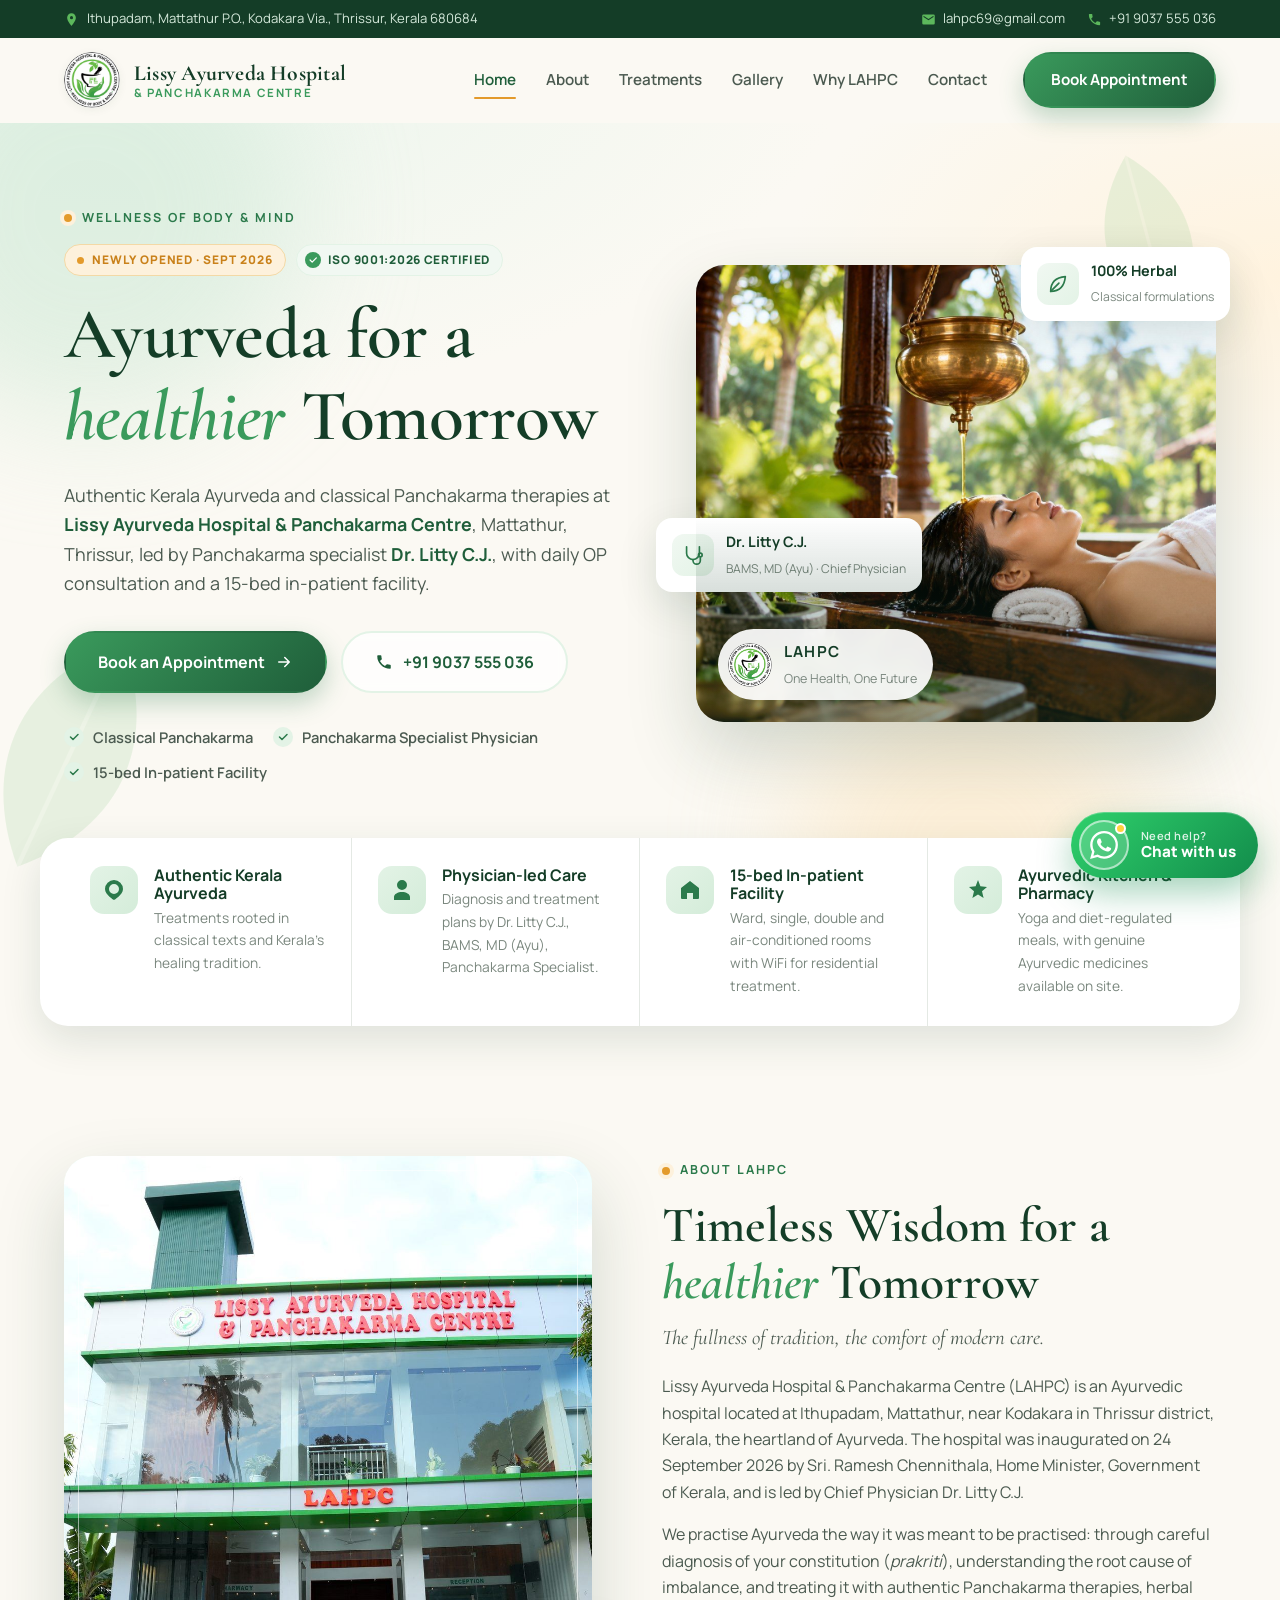
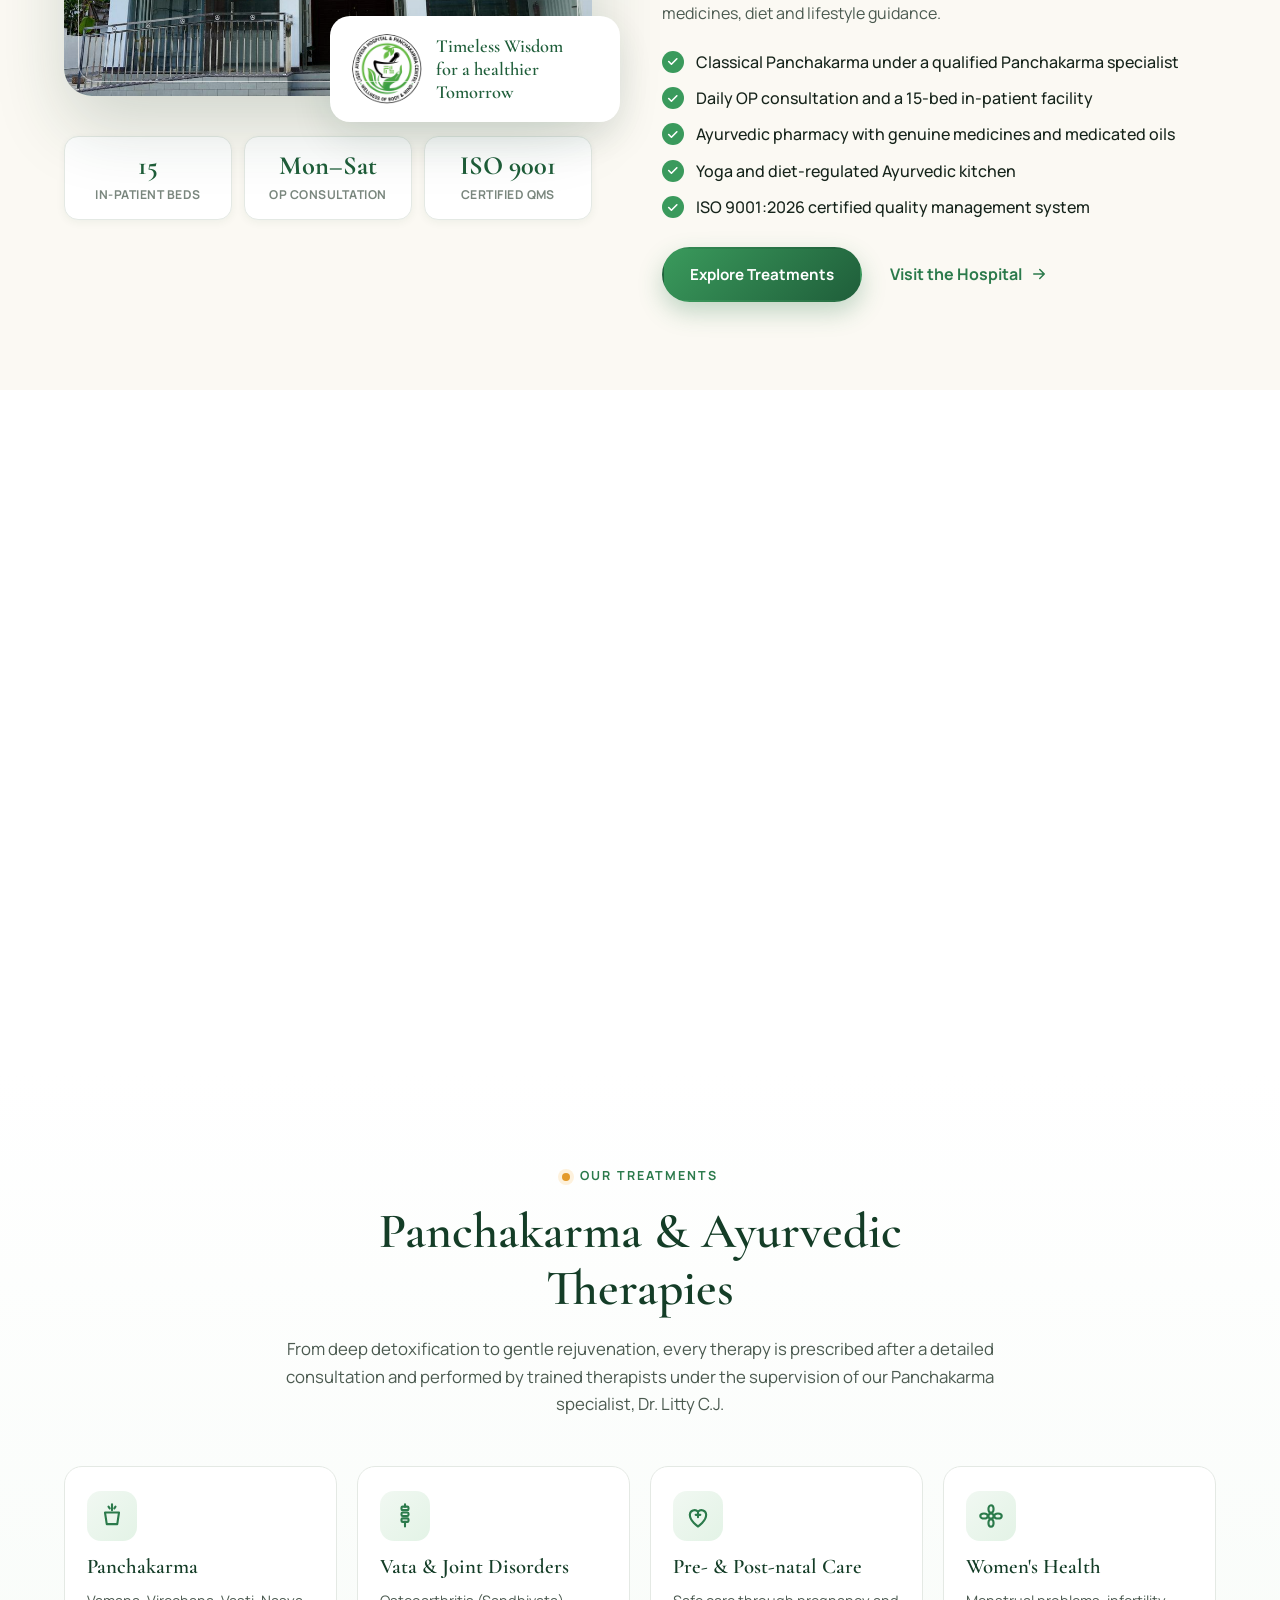
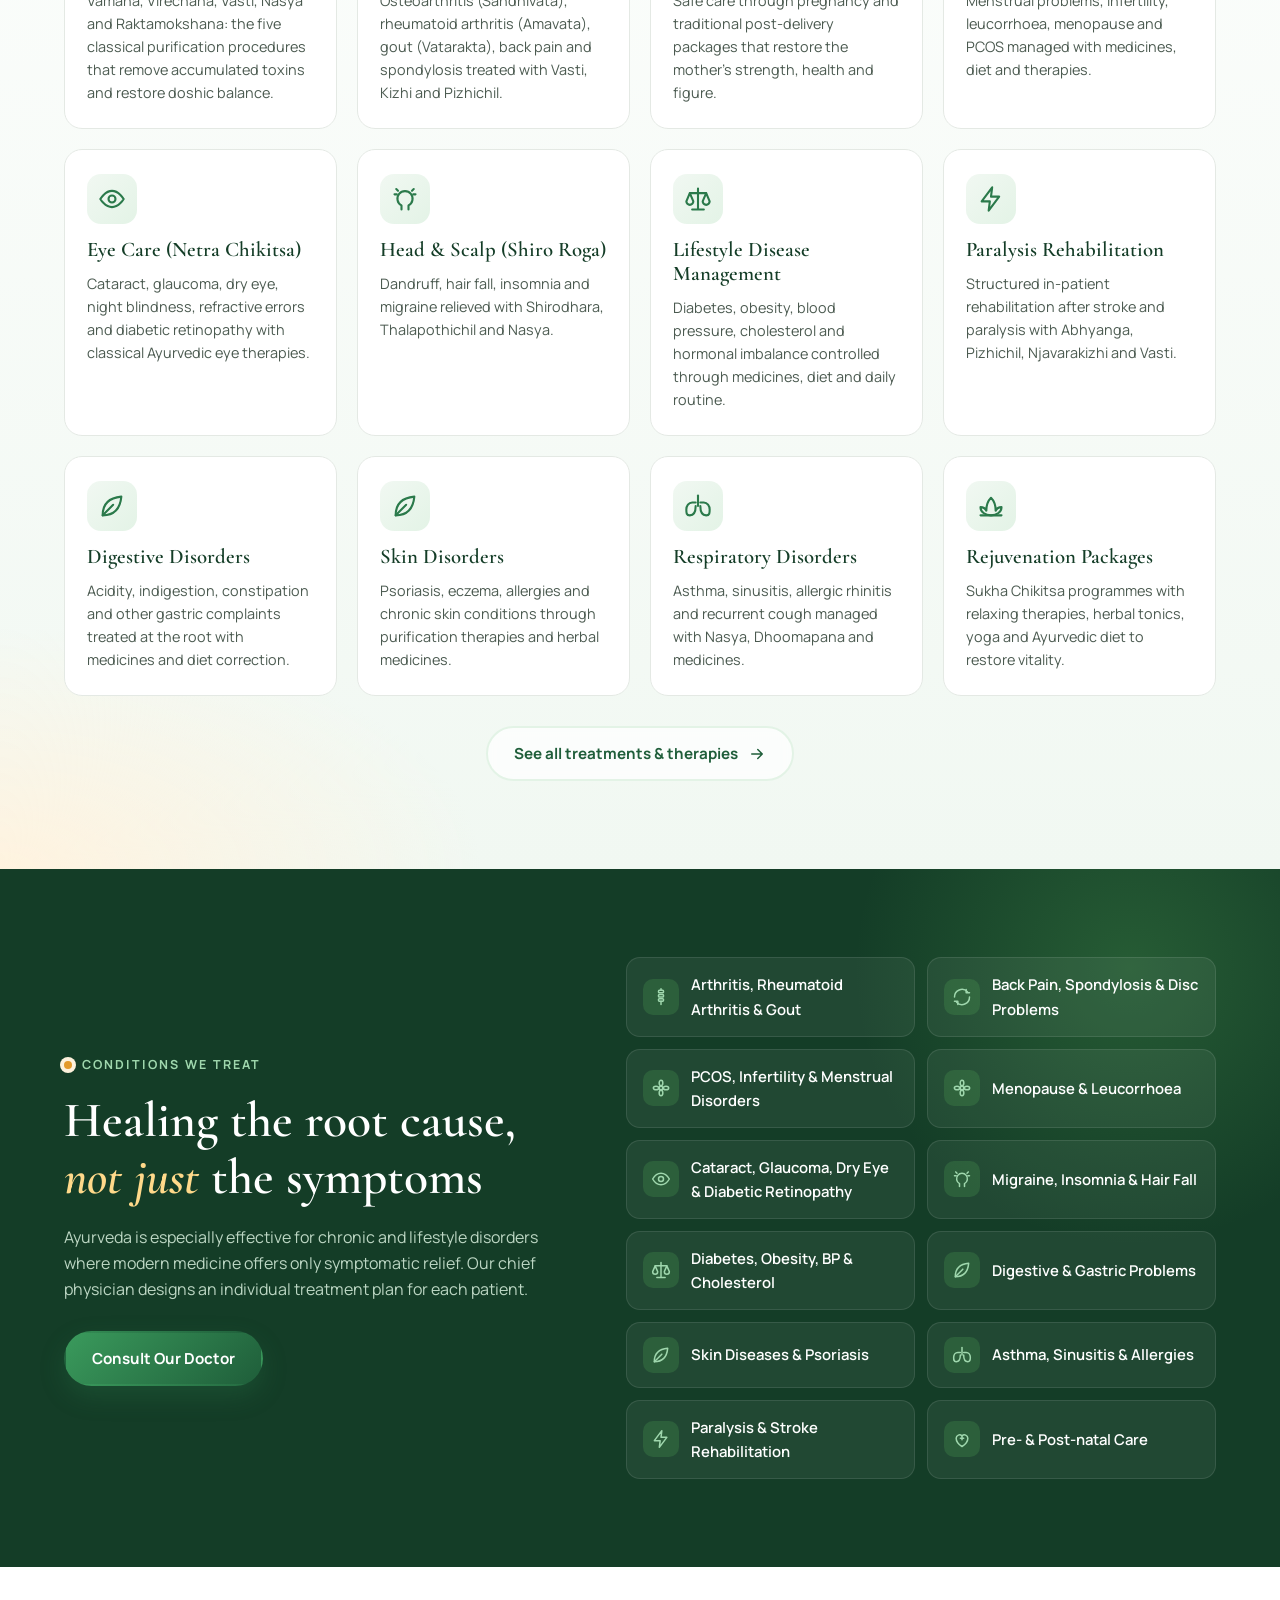
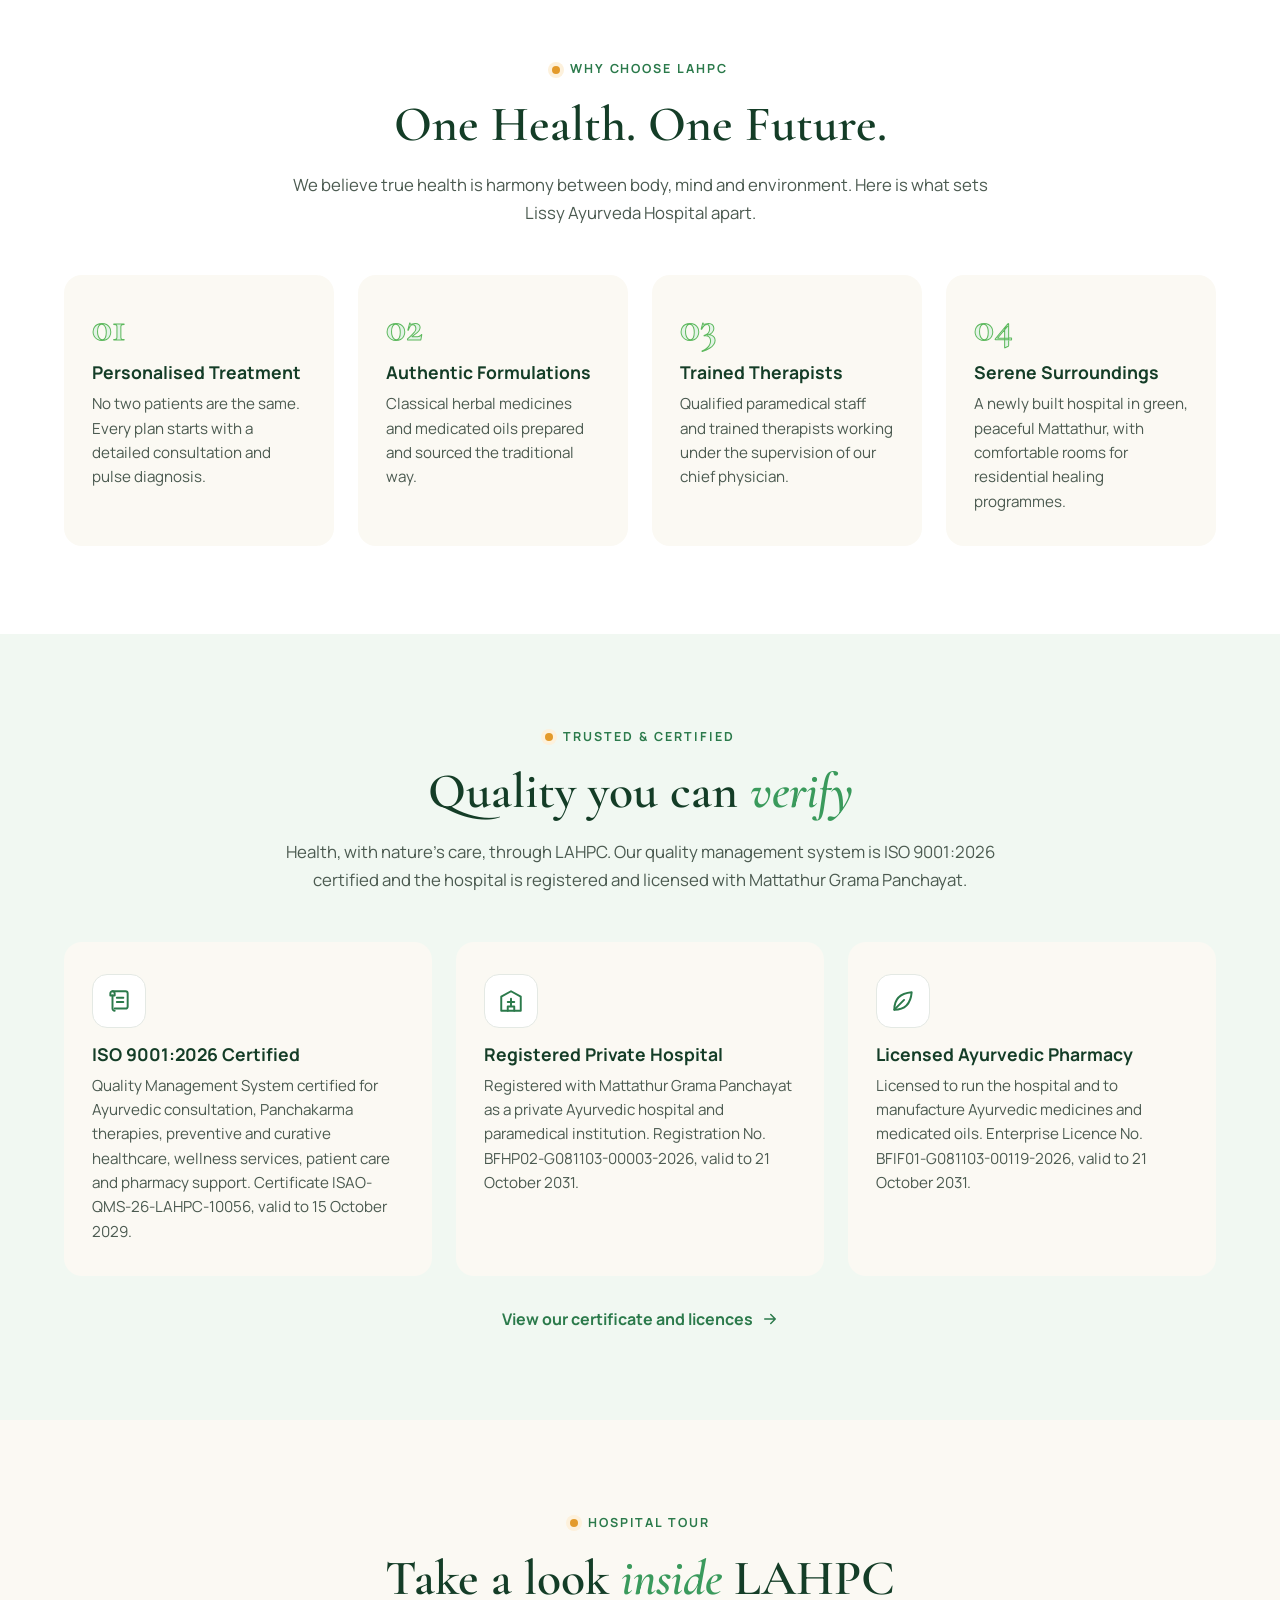
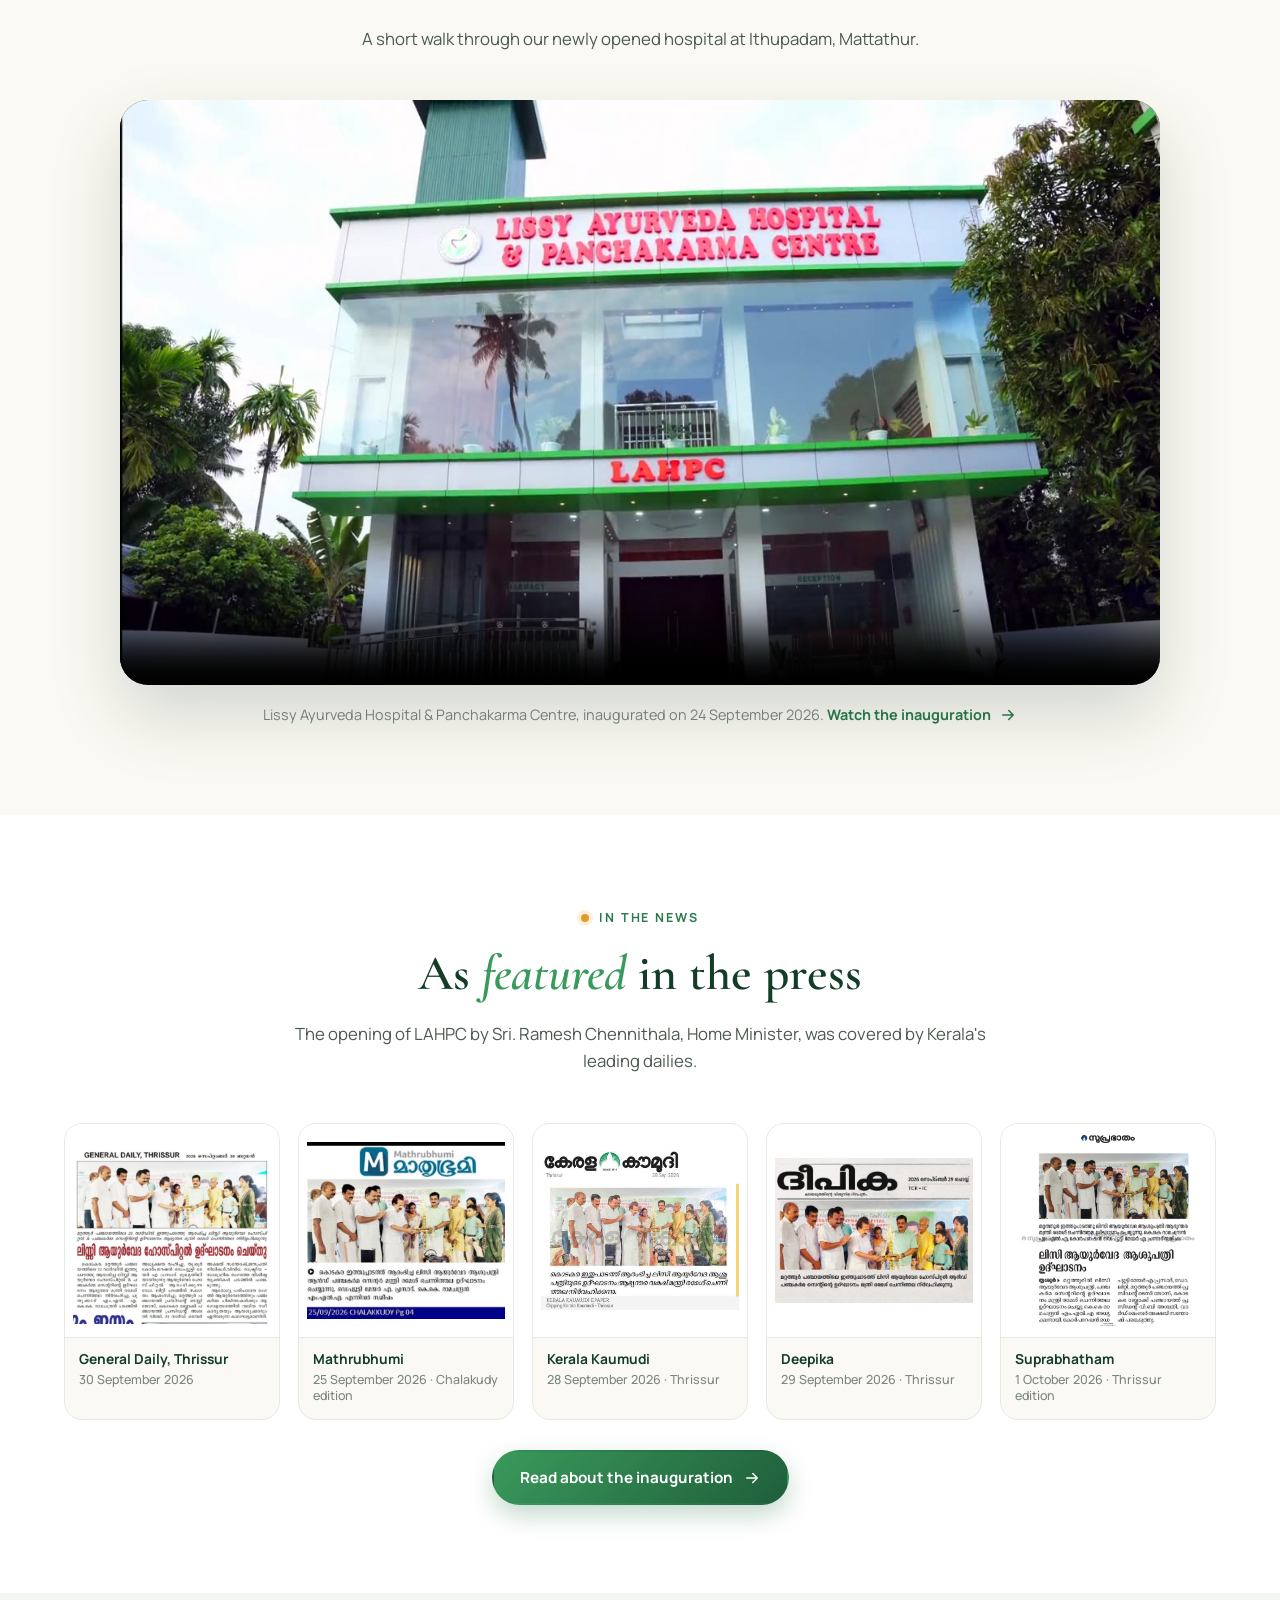
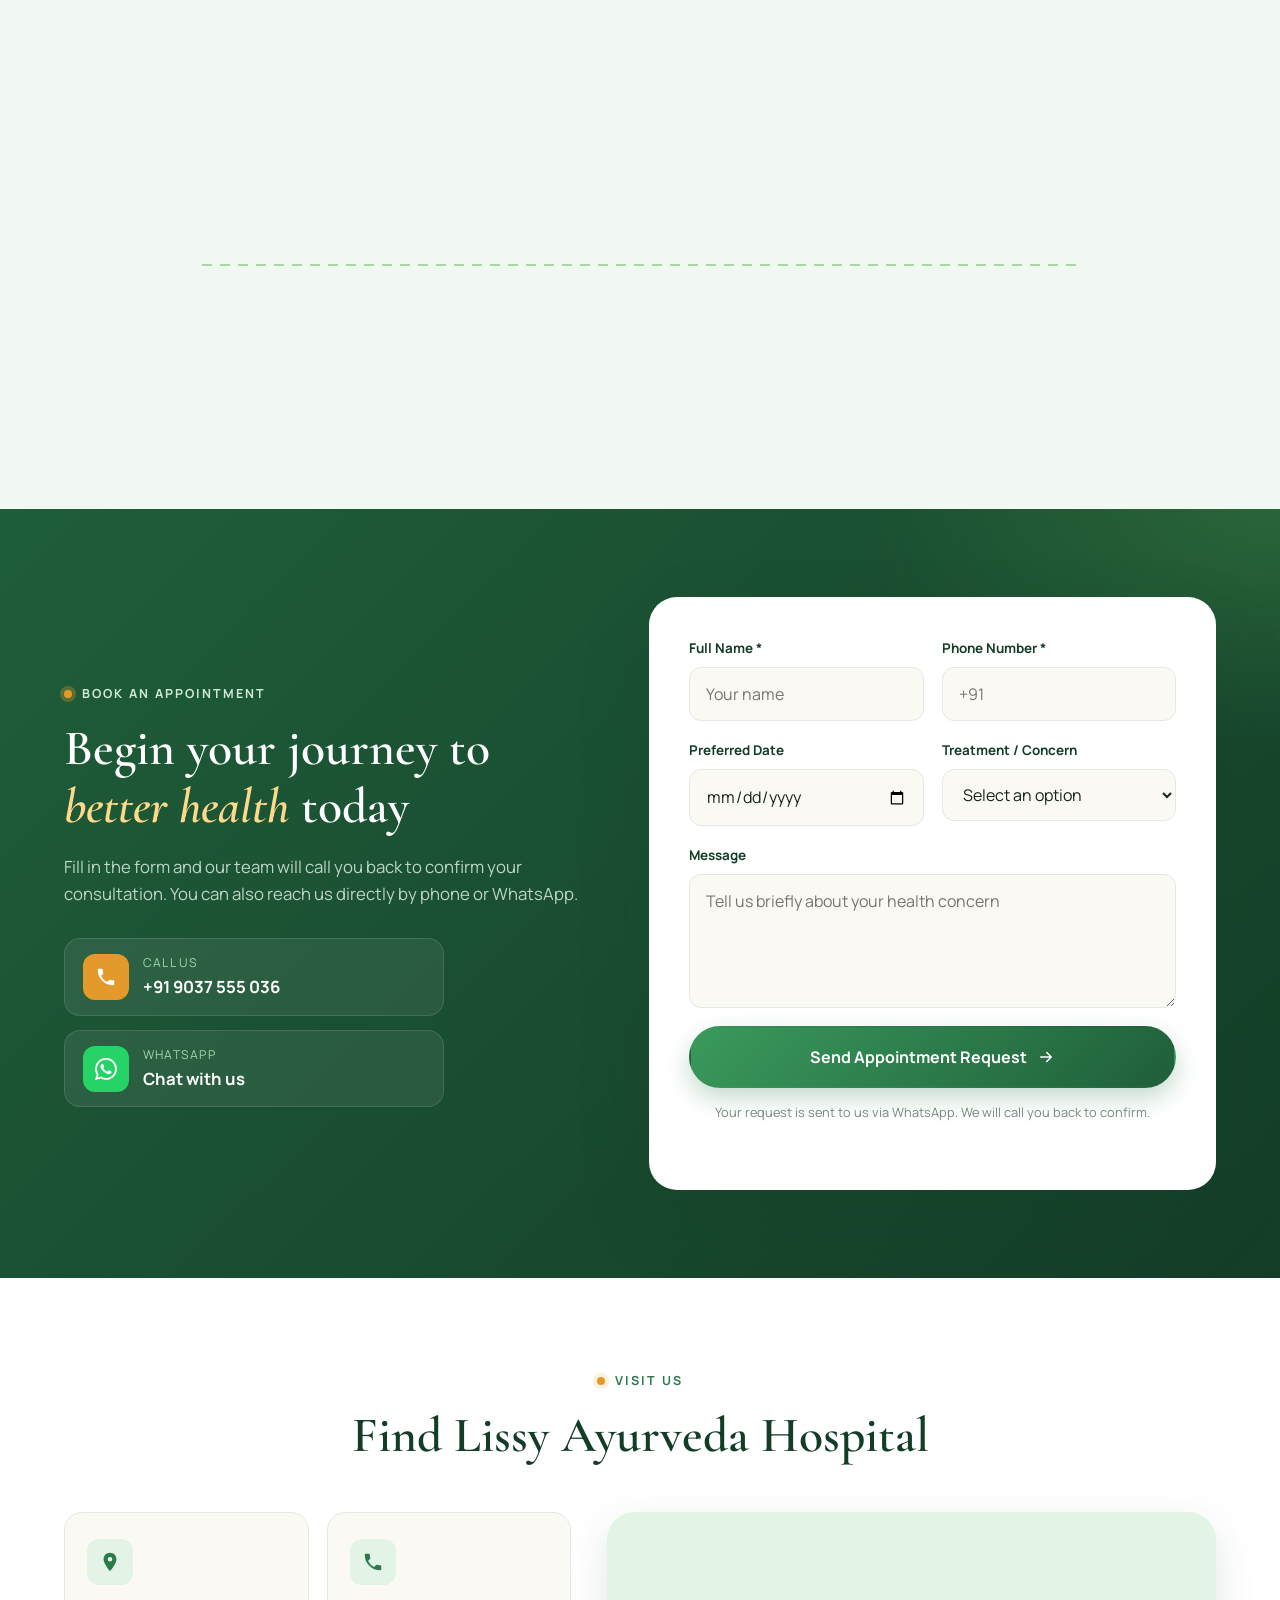
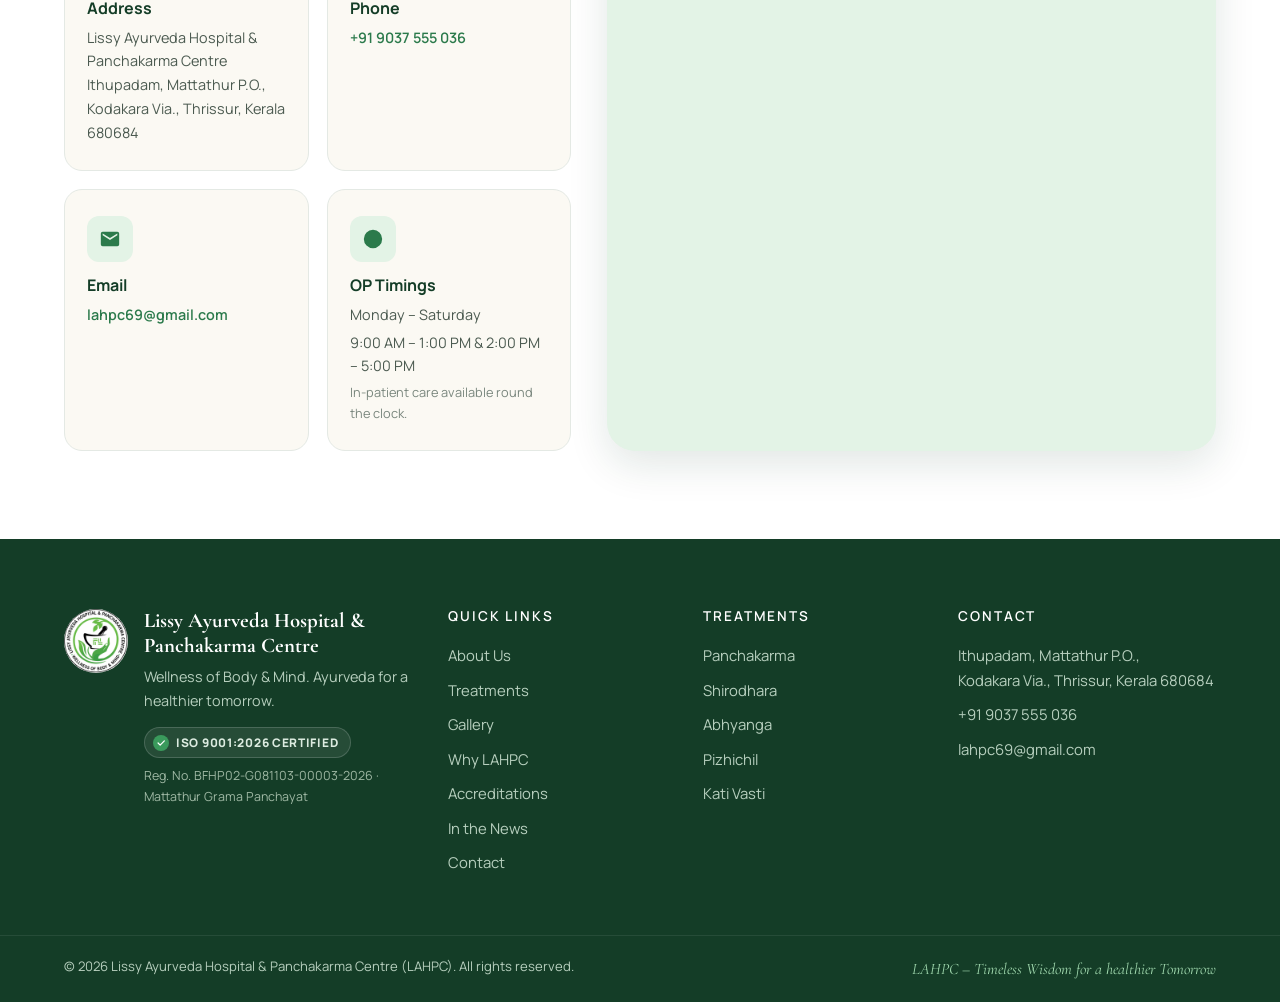
==== commit 50c69b83: "Use 'Home Minister' instead of 'Minister for Home Affairs' site-wide Co-Authored-By: Claude Fable 5." ====
--- a/index.html
+++ b/index.html
@@ -342,8 +342,7 @@
           <p>
             Lissy Ayurveda Hospital &amp; Panchakarma Centre (LAHPC) is an Ayurvedic hospital located at
             Ithupadam, Mattathur, near Kodakara in Thrissur district, Kerala, the heartland of Ayurveda.
-            The hospital was inaugurated on 24 September 2026 by Sri. Ramesh Chennithala, Minister for Home
-            Affairs, Government of Kerala, and is led by Chief Physician Dr. Litty C.J.
+            The hospital was inaugurated on 24 September 2026 by Sri. Ramesh Chennithala, Home Minister, Government of Kerala, and is led by Chief Physician Dr. Litty C.J.
           </p>
           <p>
             We practise Ayurveda the way it was meant to be practised: through careful diagnosis of your
@@ -614,7 +613,7 @@
           <span class="eyebrow eyebrow--center"><span class="eyebrow__dot"></span>In the News</span>
           <h2 class="section__title">As <em>featured</em> in the press</h2>
           <p class="section__lead">
-            The opening of LAHPC by Sri. Ramesh Chennithala, Minister for Home Affairs, was covered by Kerala's leading dailies.
+            The opening of LAHPC by Sri. Ramesh Chennithala, Home Minister, was covered by Kerala's leading dailies.
           </p>
         </div>
         <div class="press__grid">
--- a/css/style.css
+++ b/css/style.css
@@ -1079,15 +1079,24 @@
 
 /* ---------- Accreditations & licences ---------- */
 .cert { background: var(--cream); }
-.cert__inner { display: grid; grid-template-columns: .85fr 1.3fr; gap: 60px; align-items: start; }
+.cert__inner { display: grid; grid-template-columns: .9fr 1.25fr; gap: 56px; align-items: center; }
 .cert__frame {
-  background: var(--white); border: 1px solid var(--line); border-radius: var(--radius); padding: 14px;
-  box-shadow: var(--shadow); max-width: 420px; margin: 0 auto;
-}
-.cert__frame img { width: 100%; border-radius: var(--radius-sm); }
-.cert__links { display: flex; flex-wrap: wrap; gap: 12px 22px; justify-content: center; margin-top: 18px; font-size: .9rem; }
-.cert__rows { display: grid; gap: 16px; margin-top: 26px; }
-.cert__row { background: var(--white); border: 1px solid var(--line); border-radius: var(--radius); padding: 22px 24px; }
+  position: relative; overflow: hidden; background: var(--white); border: 1px solid var(--line);
+  border-radius: var(--radius-lg); box-shadow: var(--shadow-lg); max-width: 480px; margin: 0 auto;
+  max-height: 540px; transform: rotate(-1.2deg); transition: transform .35s ease;
+}
+.cert__frame:hover { transform: rotate(0) translateY(-4px); }
+.cert__frame img { display: block; width: 100%; padding: 18px 18px 0; }
+.cert__frame::after {
+  content: ""; position: absolute; left: 0; right: 0; bottom: 0; height: 55%; pointer-events: none;
+  background: linear-gradient(180deg, rgba(255,255,255,0) 0%, rgba(255,255,255,.92) 70%, var(--white) 100%);
+}
+.cert__overlay { position: absolute; left: 0; right: 0; bottom: 28px; display: flex; justify-content: center; z-index: 1; }
+.cert__links { display: flex; flex-direction: column; align-items: center; gap: 6px; margin-top: 22px; font-size: .9rem; text-align: center; }
+.cert__meta { color: var(--muted); font-size: .84rem; }
+.cert__rows { display: grid; gap: 14px; margin-top: 20px; }
+.cert__row { background: var(--white); border: 1px solid var(--line); border-radius: var(--radius); padding: 20px 24px; transition: transform .25s, box-shadow .25s; }
+.cert__row:hover { transform: translateX(6px); box-shadow: var(--shadow); }
 .cert__row h3 {
   font-size: 1.05rem; font-family: var(--font-body); font-weight: 700; color: var(--green-900);
   margin-bottom: 12px; display: flex; align-items: center; gap: 10px; flex-wrap: wrap;
@@ -1221,6 +1230,7 @@
   .tlist > .tcard:last-child:nth-child(odd) { grid-column: auto; }
   .tgroup + .tgroup { padding-top: 56px; }
   .about__media { position: static; align-self: auto; gap: 28px; }
+  .cert__frame { max-height: 440px; transform: none; }
 }
 @media (max-width: 640px) {
   .about__stats { grid-template-columns: repeat(3, minmax(0, 1fr)); gap: 8px; }
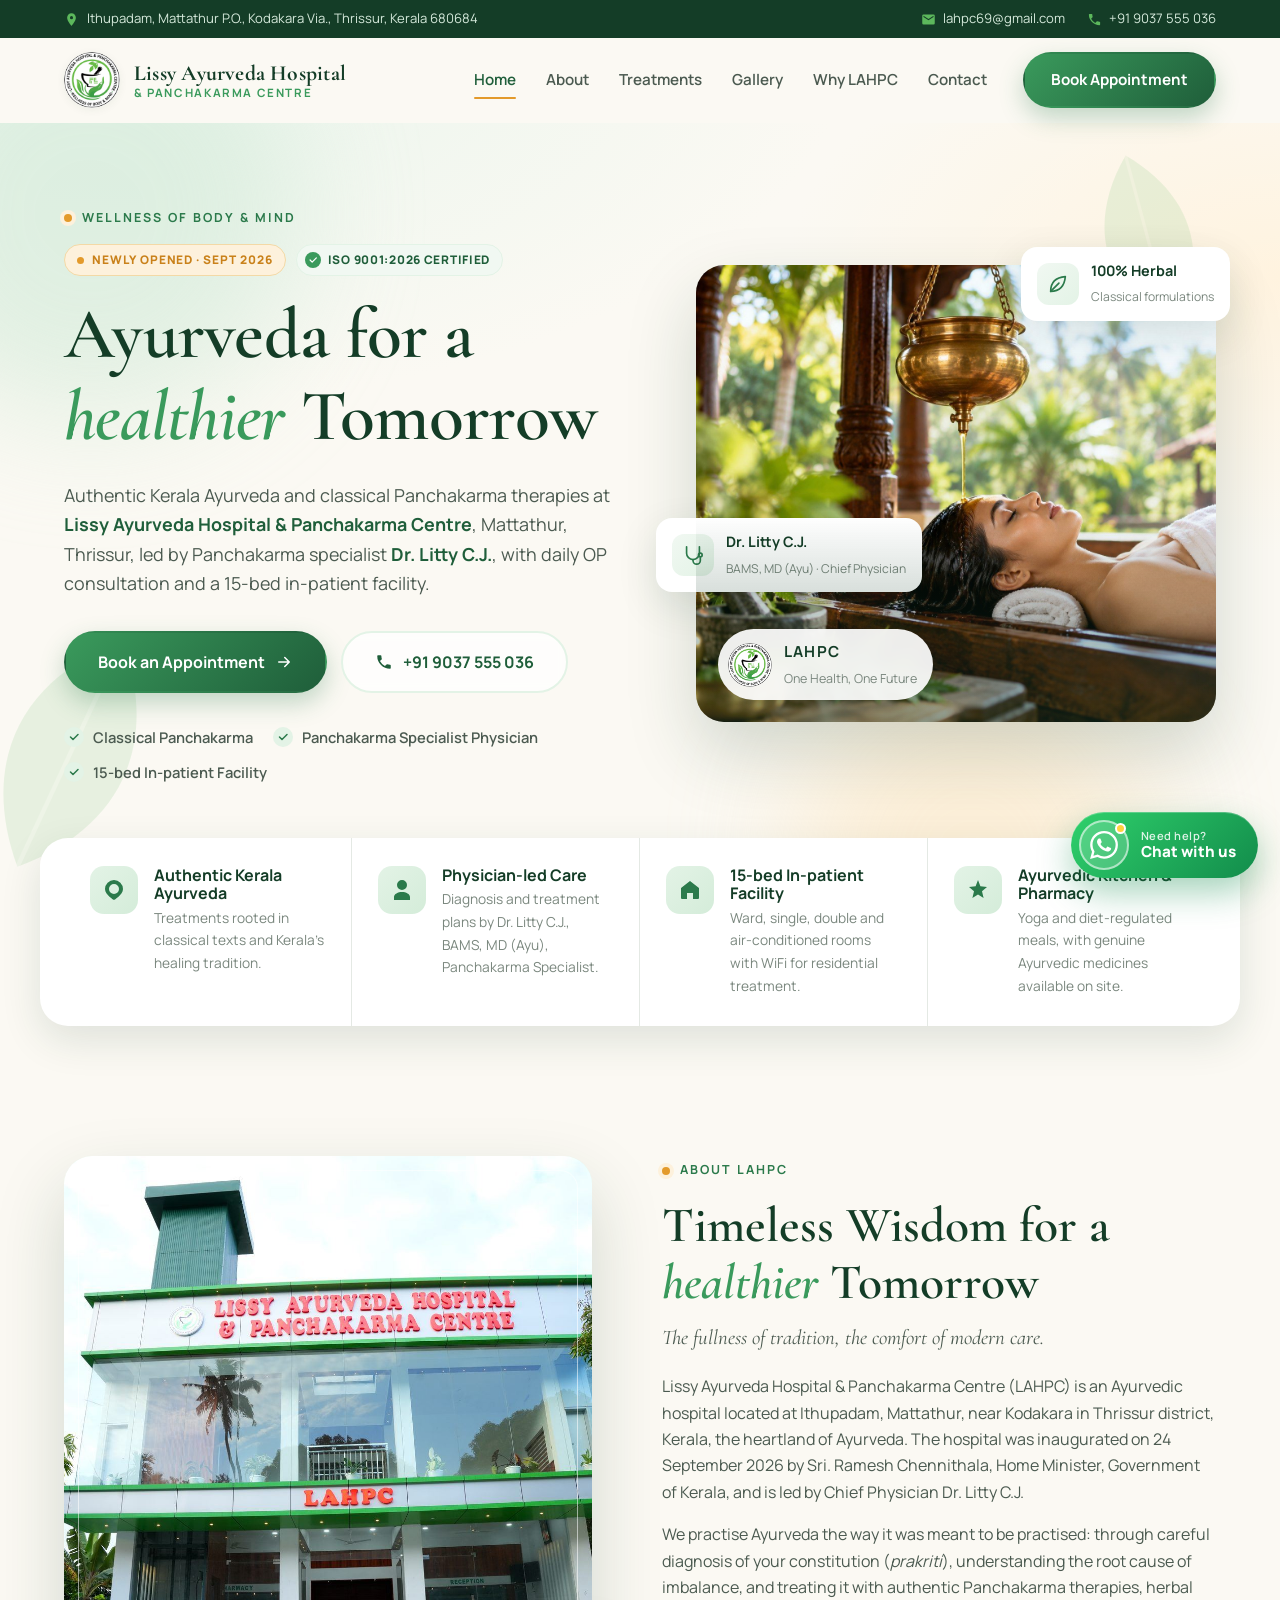
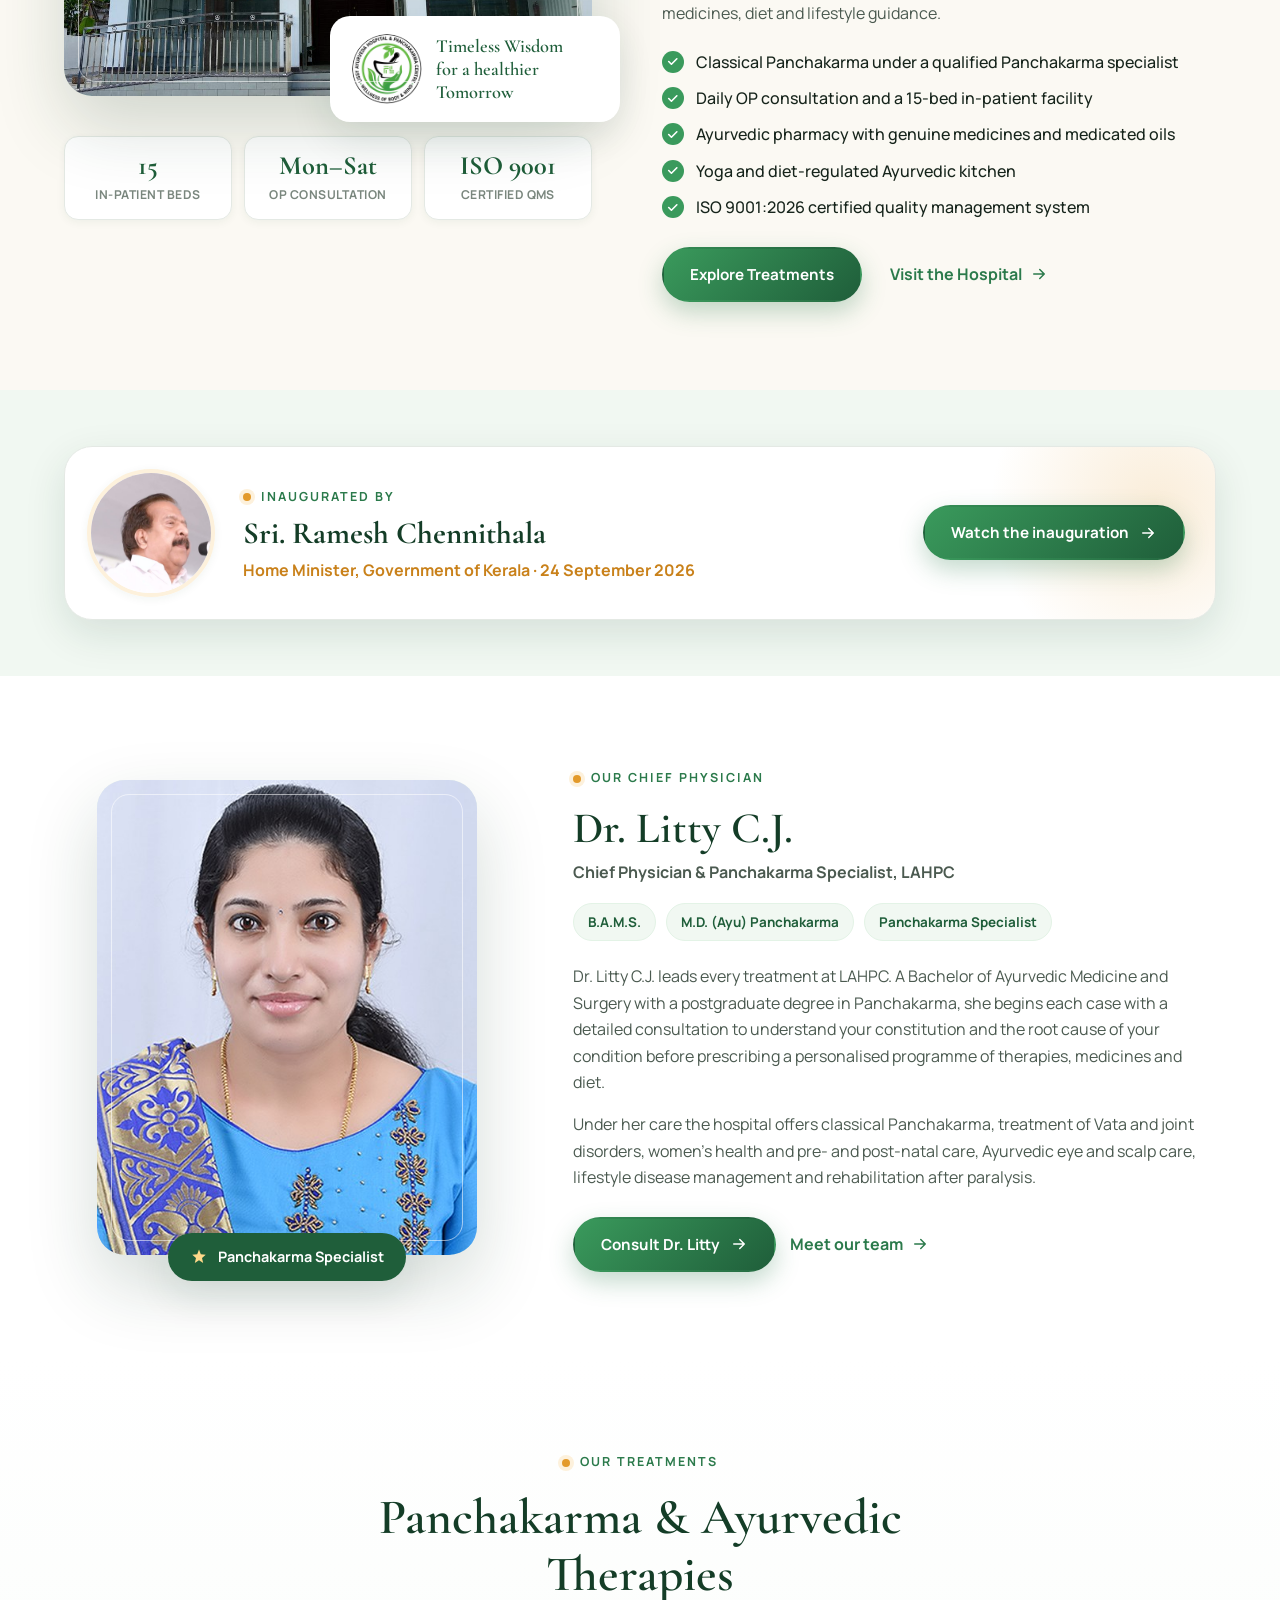
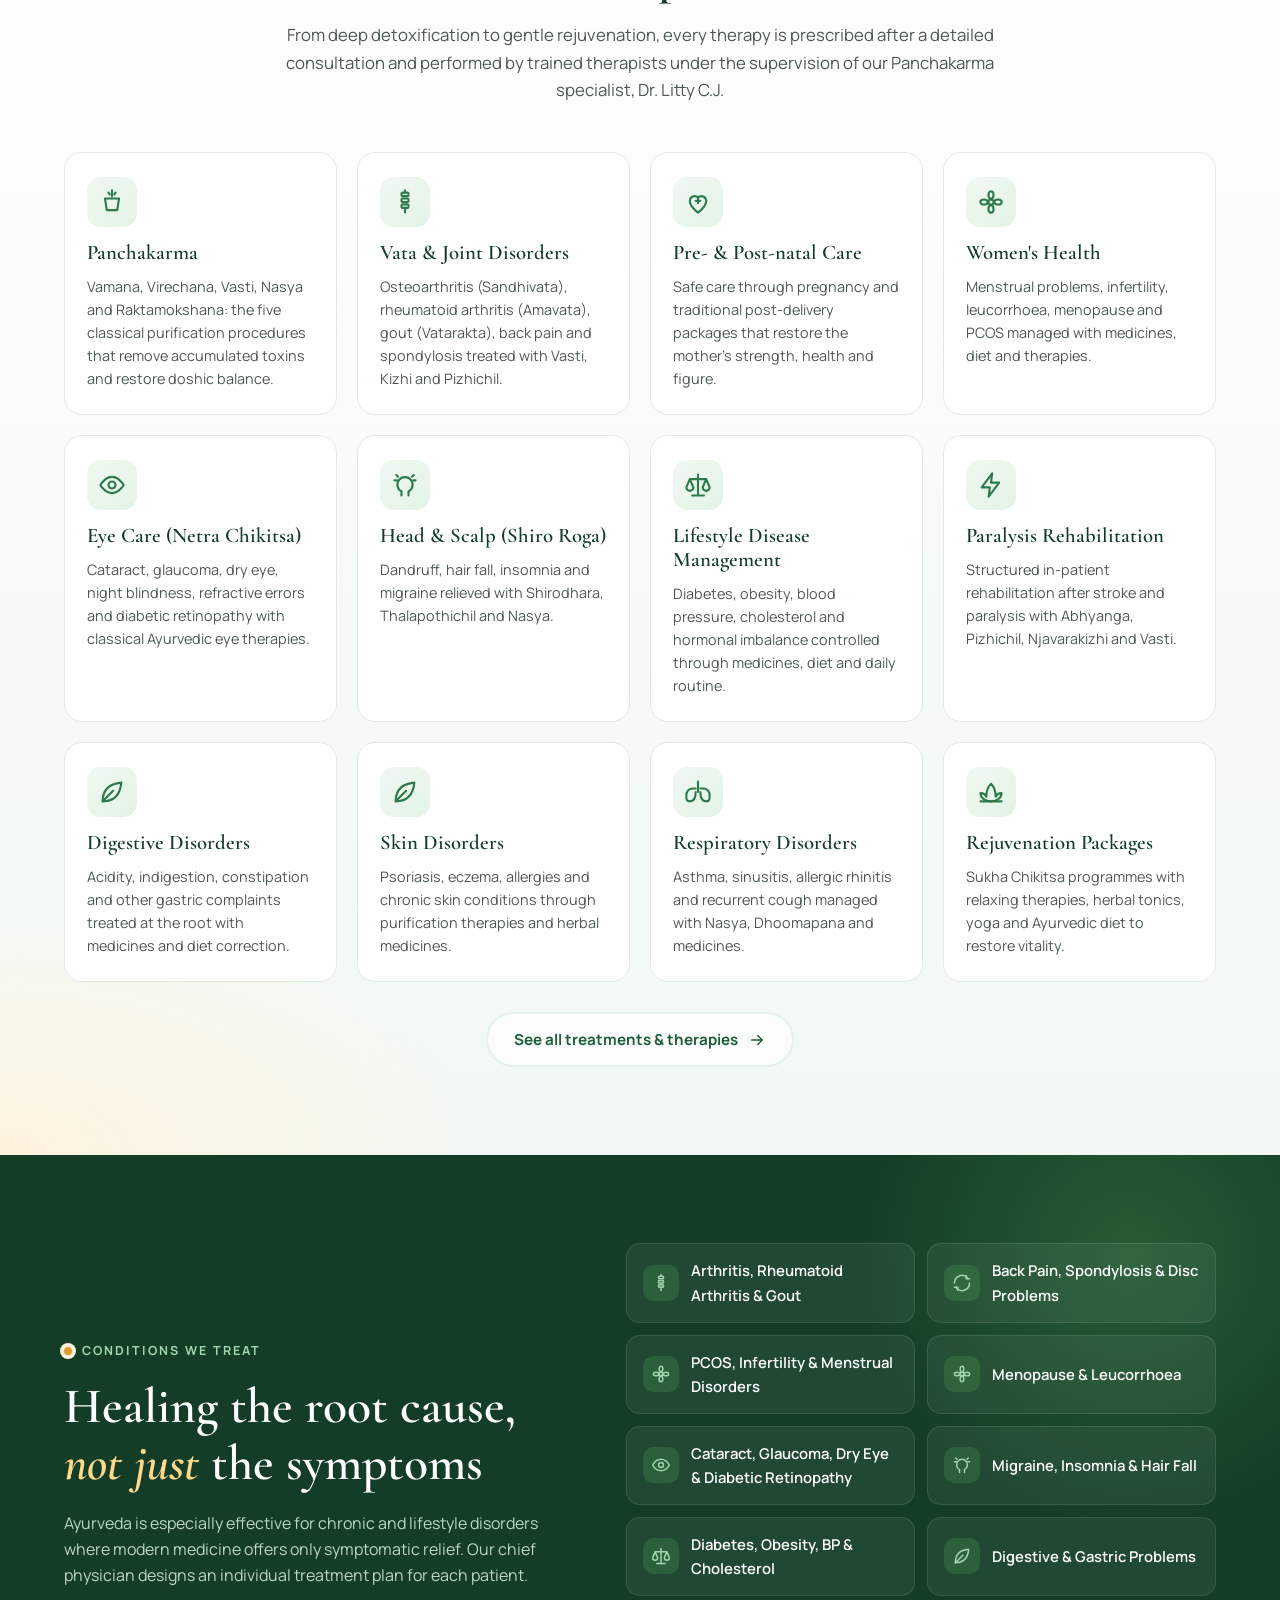
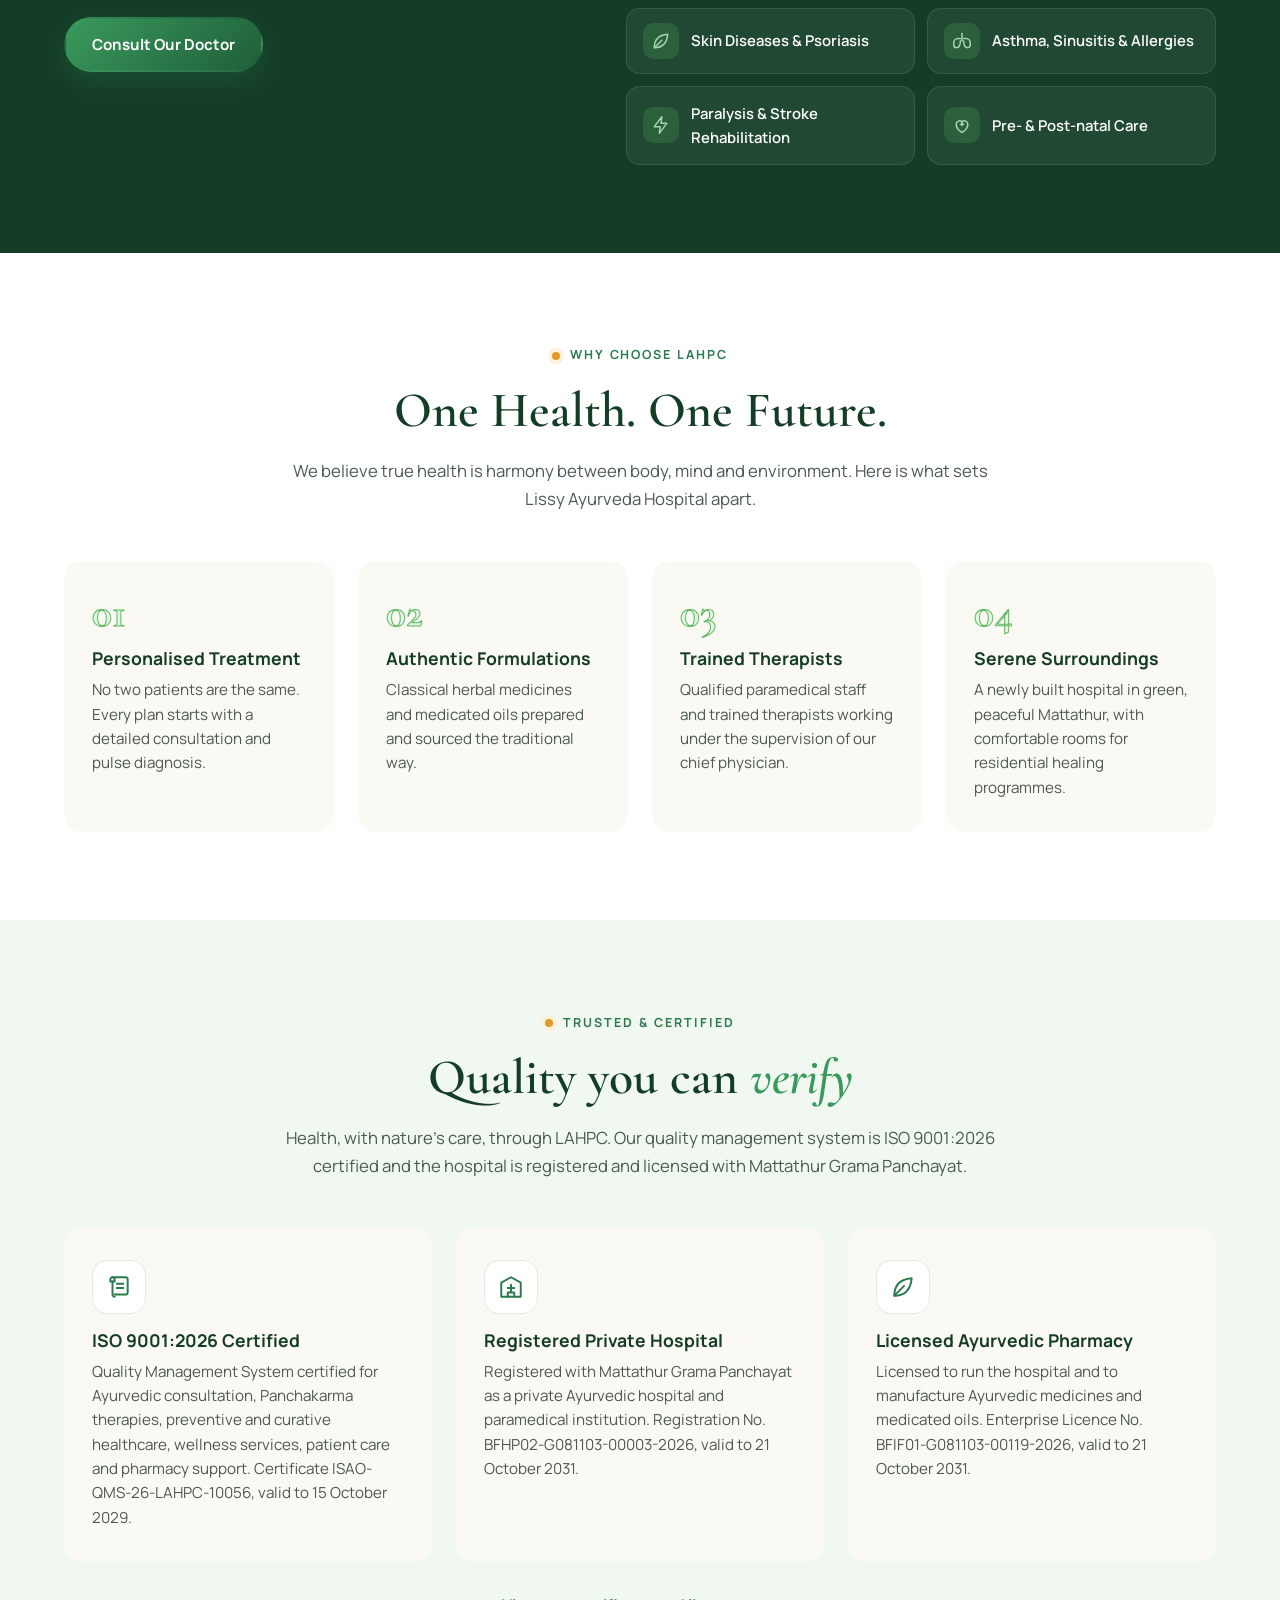
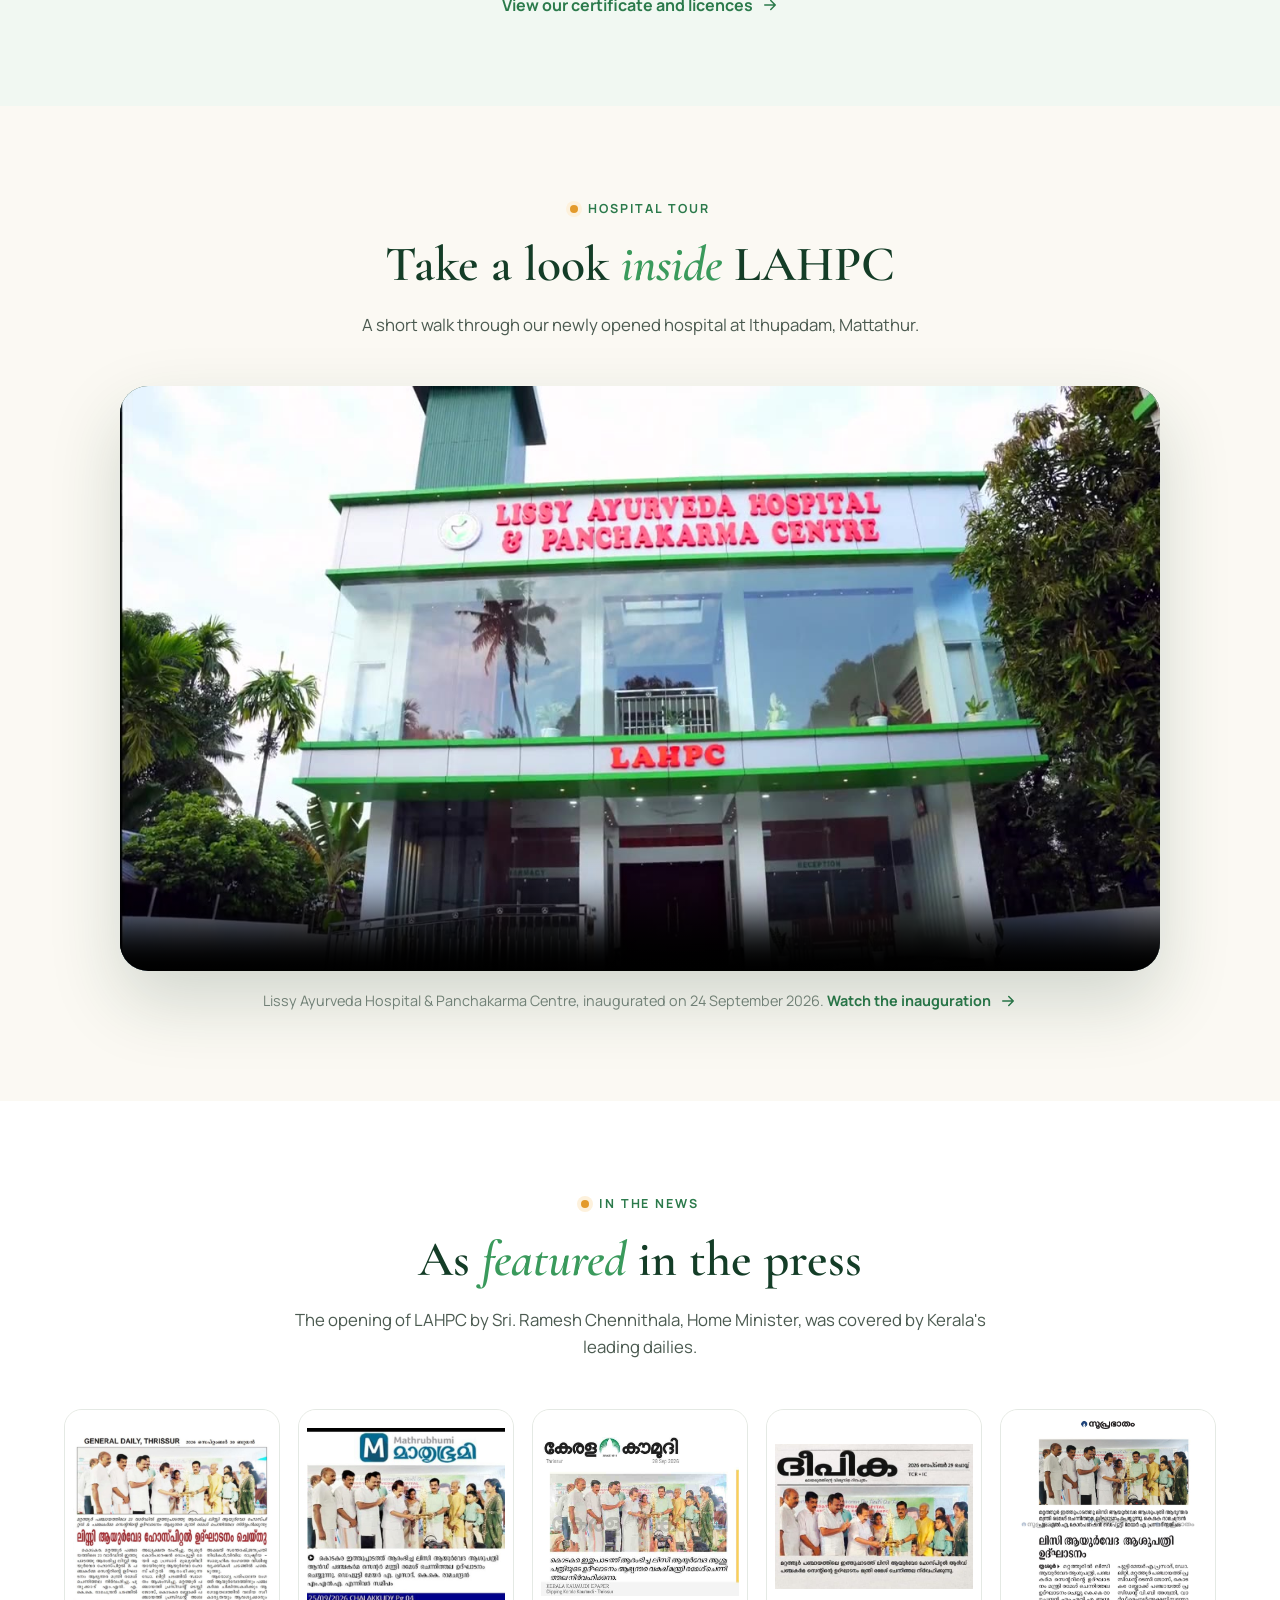
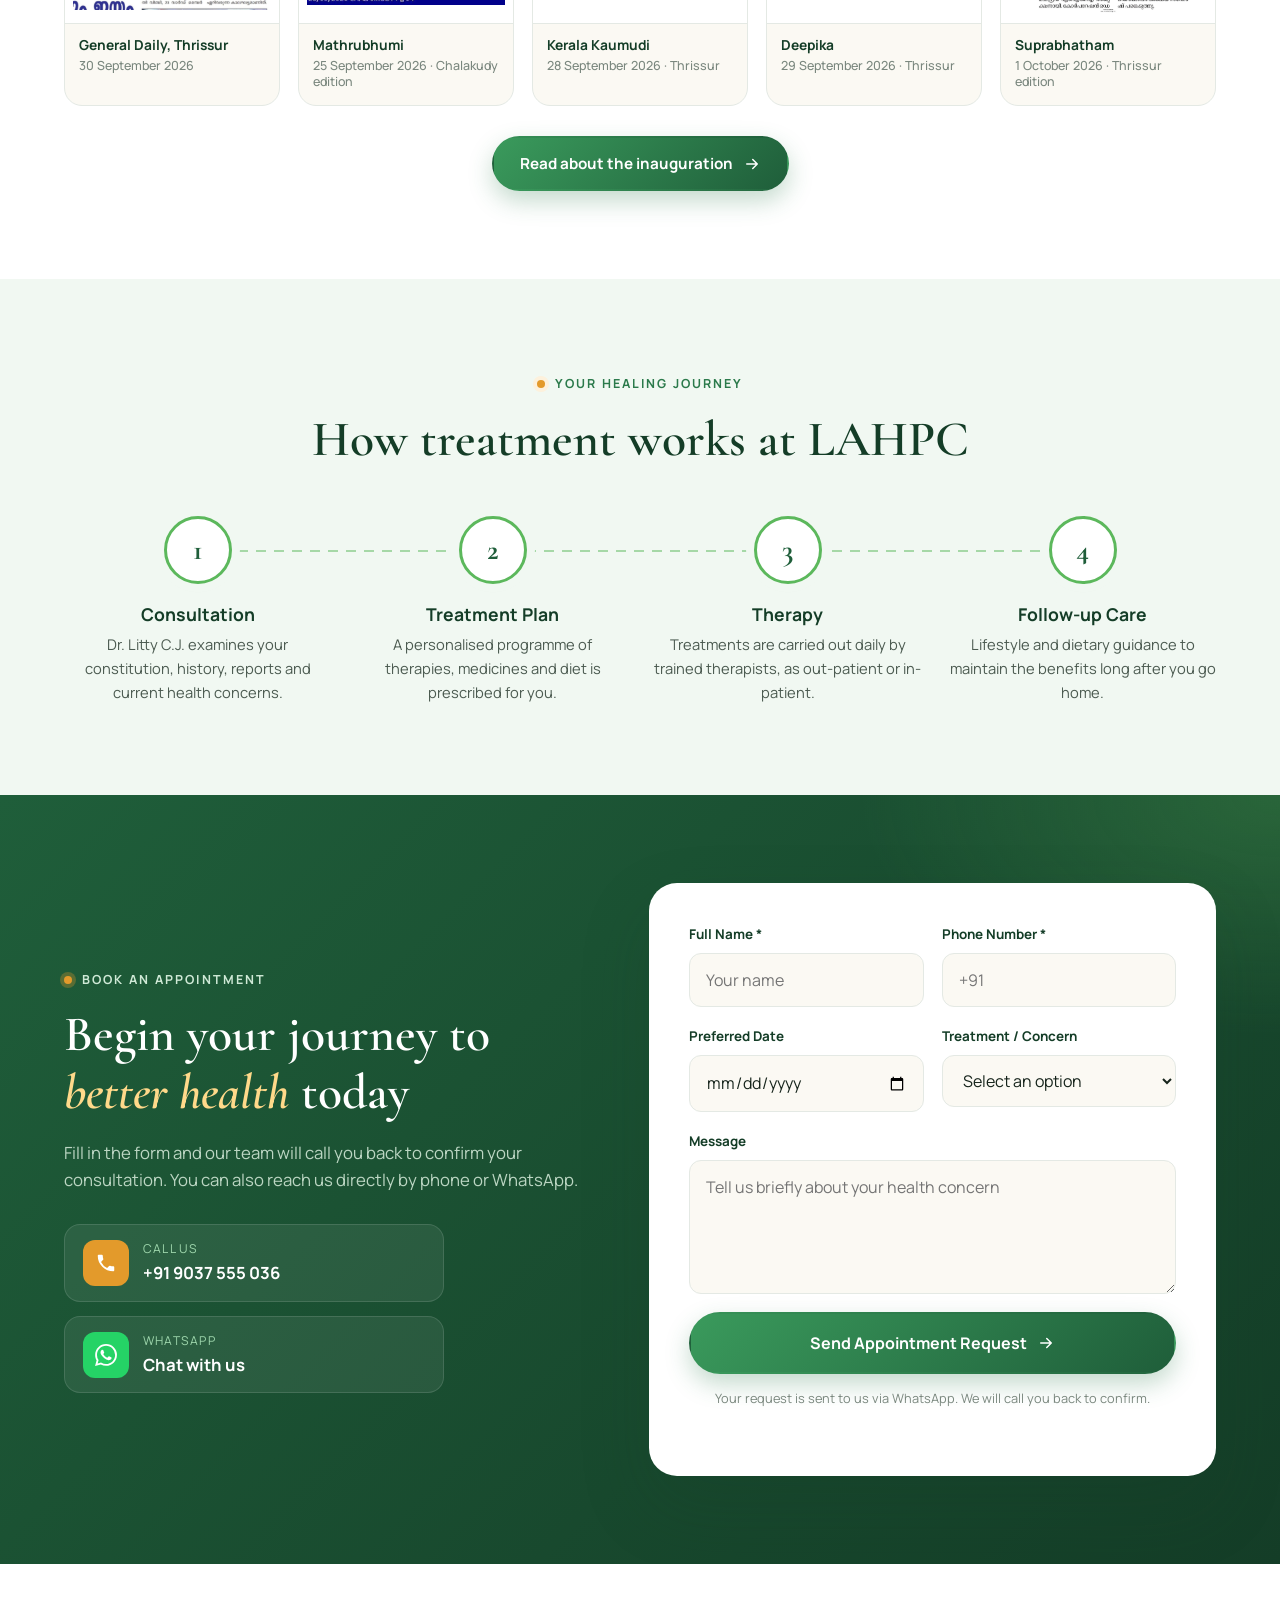
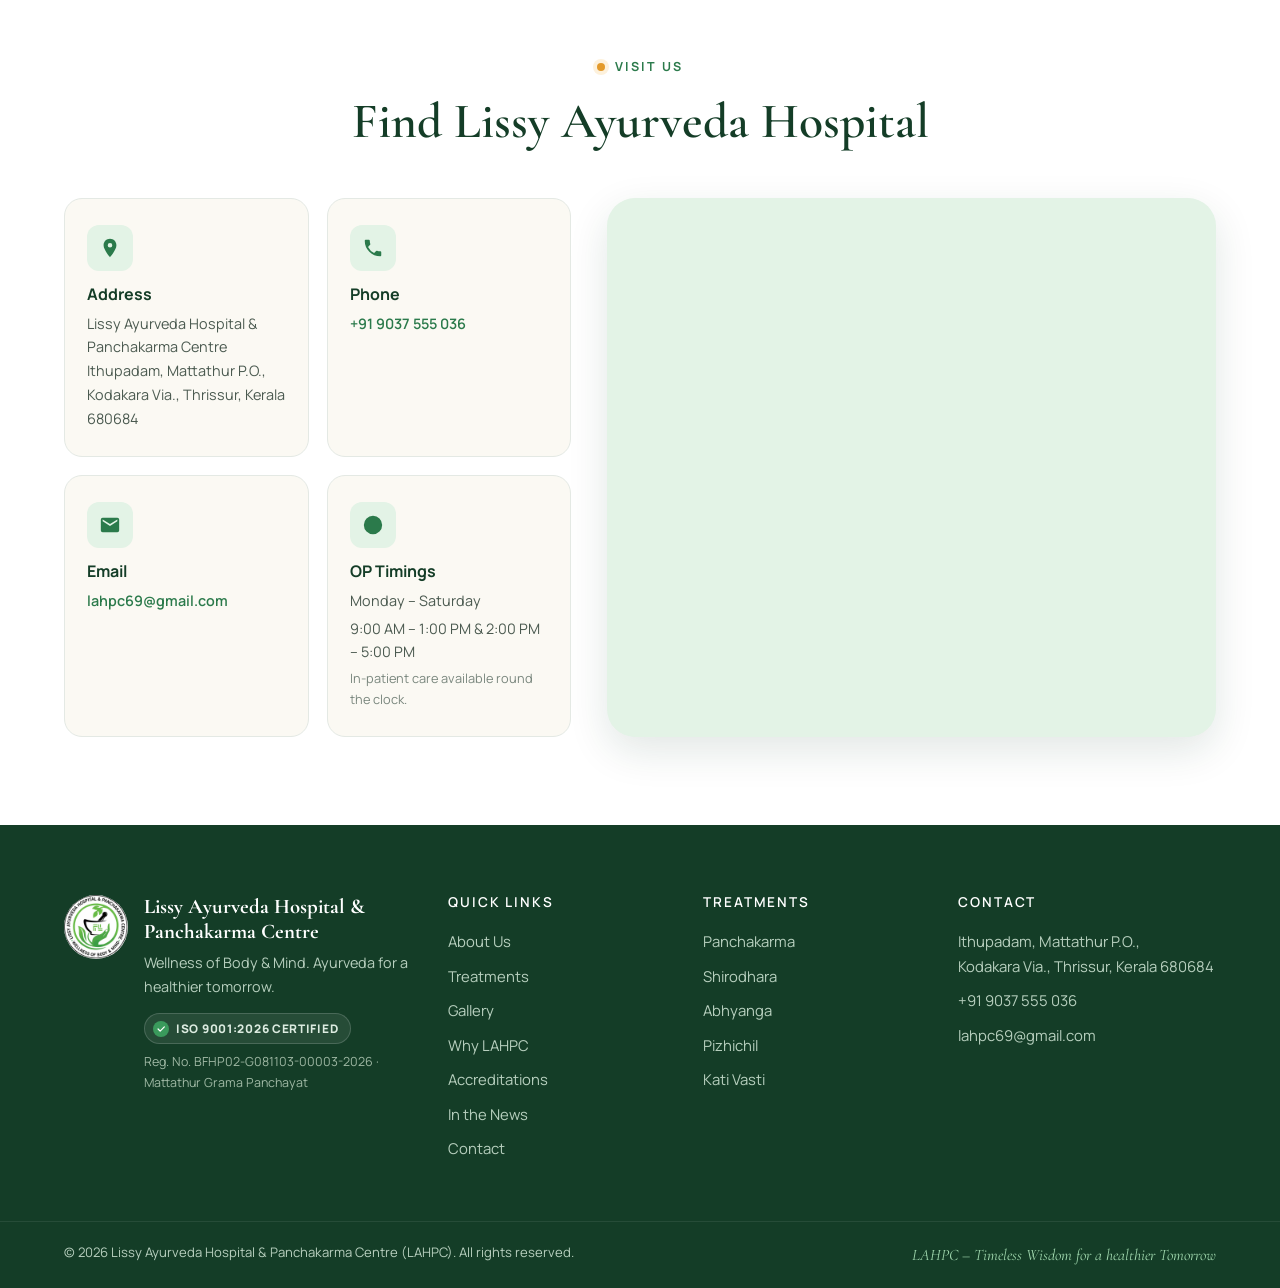
==== commit c336f57e: "Highlight the inaugurator: Sri. Ramesh Chennithala, Home Minister - About: featured 'Inaugurated by'" ====
--- a/index.html
+++ b/index.html
@@ -366,6 +366,25 @@
       </div>
     </section>
 
+    <!-- ========== INAUGURATED BY ========== -->
+    <section class="inaug-band">
+      <div class="container">
+        <div class="inaugurator inaugurator--band reveal">
+          <div class="inaugurator__avatar">
+            <img src="assets/images/inauguration/ramesh-chennithala.jpg" alt="Sri. Ramesh Chennithala, Home Minister, Government of Kerala" loading="lazy" width="600" height="800" />
+          </div>
+          <div class="inaugurator__body">
+            <span class="eyebrow"><span class="eyebrow__dot"></span>Inaugurated by</span>
+            <h3 class="inaugurator__name">Sri. Ramesh Chennithala</h3>
+            <p class="inaugurator__role">Home Minister, Government of Kerala · 24 September 2026</p>
+          </div>
+          <div class="inaugurator__cta">
+            <a href="about.html#inauguration" class="btn btn--primary">Watch the inauguration <svg viewBox="0 0 24 24" aria-hidden="true"><path d="M5 12h14M13 6l6 6-6 6" fill="none" stroke="currentColor" stroke-width="2" stroke-linecap="round" stroke-linejoin="round"/></svg></a>
+          </div>
+        </div>
+      </div>
+    </section>
+
     <!-- ========== CHIEF PHYSICIAN ========== -->
     <section class="section doctor" id="doctor">
       <div class="container doctor__inner">
--- a/css/style.css
+++ b/css/style.css
@@ -1224,6 +1224,60 @@
 .footer__col a { transition: color .2s, padding-left .2s; }
 .footer__col a:hover { color: #9fd7ad; padding-left: 4px; }
 
+/* ---------- Inaugurated-by highlight ---------- */
+.inaugurator {
+  position: relative; overflow: hidden; display: grid; grid-template-columns: 1.05fr 1fr; gap: 40px; align-items: center;
+  background: var(--white); border: 1px solid var(--line); border-radius: var(--radius-lg); padding: 24px;
+  box-shadow: var(--shadow); margin: 0 0 56px;
+}
+.inaugurator::before {
+  content: ""; position: absolute; right: -120px; top: -120px; width: 360px; height: 360px; border-radius: 50%;
+  background: radial-gradient(circle, rgba(227,154,43,.18), transparent 65%); pointer-events: none;
+}
+.inaugurator__photo { position: relative; border-radius: var(--radius); overflow: hidden; aspect-ratio: 4 / 3; background: var(--green-100); box-shadow: var(--shadow-sm); }
+.inaugurator__photo img { width: 100%; height: 100%; object-fit: cover; object-position: 35% 50%; }
+.inaugurator__date {
+  position: absolute; left: 16px; bottom: 16px; display: inline-flex; align-items: center; gap: 8px;
+  background: rgba(20,61,39,.82); color: var(--white); backdrop-filter: blur(4px);
+  border-radius: 999px; padding: 8px 14px 8px 10px; font-size: .8rem; font-weight: 700; letter-spacing: .04em;
+}
+.inaugurator__date .icon { width: 18px; height: 18px; color: #ffd98a; }
+.inaugurator__body { position: relative; padding-right: 12px; }
+.inaugurator__body .eyebrow { margin-bottom: 10px; }
+.inaugurator__name { font-family: var(--font-head); font-size: clamp(1.9rem, 3vw, 2.6rem); font-weight: 700; color: var(--green-900); line-height: 1.1; margin-bottom: 6px; }
+.inaugurator__role { color: var(--saffron-600); font-weight: 700; margin-bottom: 16px; }
+.inaugurator__text { color: var(--ink-soft); font-size: .97rem; line-height: 1.65; margin-bottom: 18px; }
+.inaugurator__meta { display: grid; gap: 8px; }
+.inaugurator__meta li { display: flex; align-items: center; gap: 10px; font-size: .9rem; color: var(--ink-soft); font-weight: 600; }
+.inaugurator__meta .icon { width: 18px; height: 18px; color: var(--green-600); }
+.inaugurator__meta a { color: var(--green-700); }
+.inaugurator__meta a:hover { text-decoration: underline; }
+
+/* compact band on Home */
+.inaug-band { background: var(--green-50); padding: 56px 0; }
+.inaugurator--band { grid-template-columns: 128px 1fr auto; gap: 28px; padding: 22px 30px 22px 22px; margin: 0; }
+.inaugurator__avatar { width: 128px; height: 128px; border-radius: 50%; overflow: hidden; border: 4px solid var(--saffron-100); box-shadow: var(--shadow-sm); }
+.inaugurator__avatar img { width: 100%; height: 100%; object-fit: cover; object-position: 50% 30%; }
+.inaugurator--band .inaugurator__name { font-size: clamp(1.6rem, 2.4vw, 2.1rem); }
+.inaugurator--band .inaugurator__role { margin-bottom: 0; }
+.inaugurator__cta { position: relative; }
+
+@media (max-width: 1080px) {
+  .inaugurator--band { grid-template-columns: 110px 1fr; }
+  .inaugurator__avatar { width: 110px; height: 110px; }
+  .inaugurator__cta { grid-column: 1 / -1; }
+}
+@media (max-width: 960px) {
+  .inaugurator { grid-template-columns: 1fr; gap: 24px; padding: 18px; margin-bottom: 44px; }
+  .inaugurator__body { padding-right: 0; }
+  .inaug-band { padding: 44px 0; }
+}
+@media (max-width: 640px) {
+  .inaugurator--band { grid-template-columns: 1fr; text-align: center; justify-items: center; padding: 22px 18px; }
+  .inaugurator--band .eyebrow { justify-content: center; }
+  .inaugurator__cta .btn { width: 100%; }
+}
+
 @media (max-width: 960px) {
   .banner__inner { grid-template-columns: 1fr; gap: 0; }
   .banner__visual { display: none; }
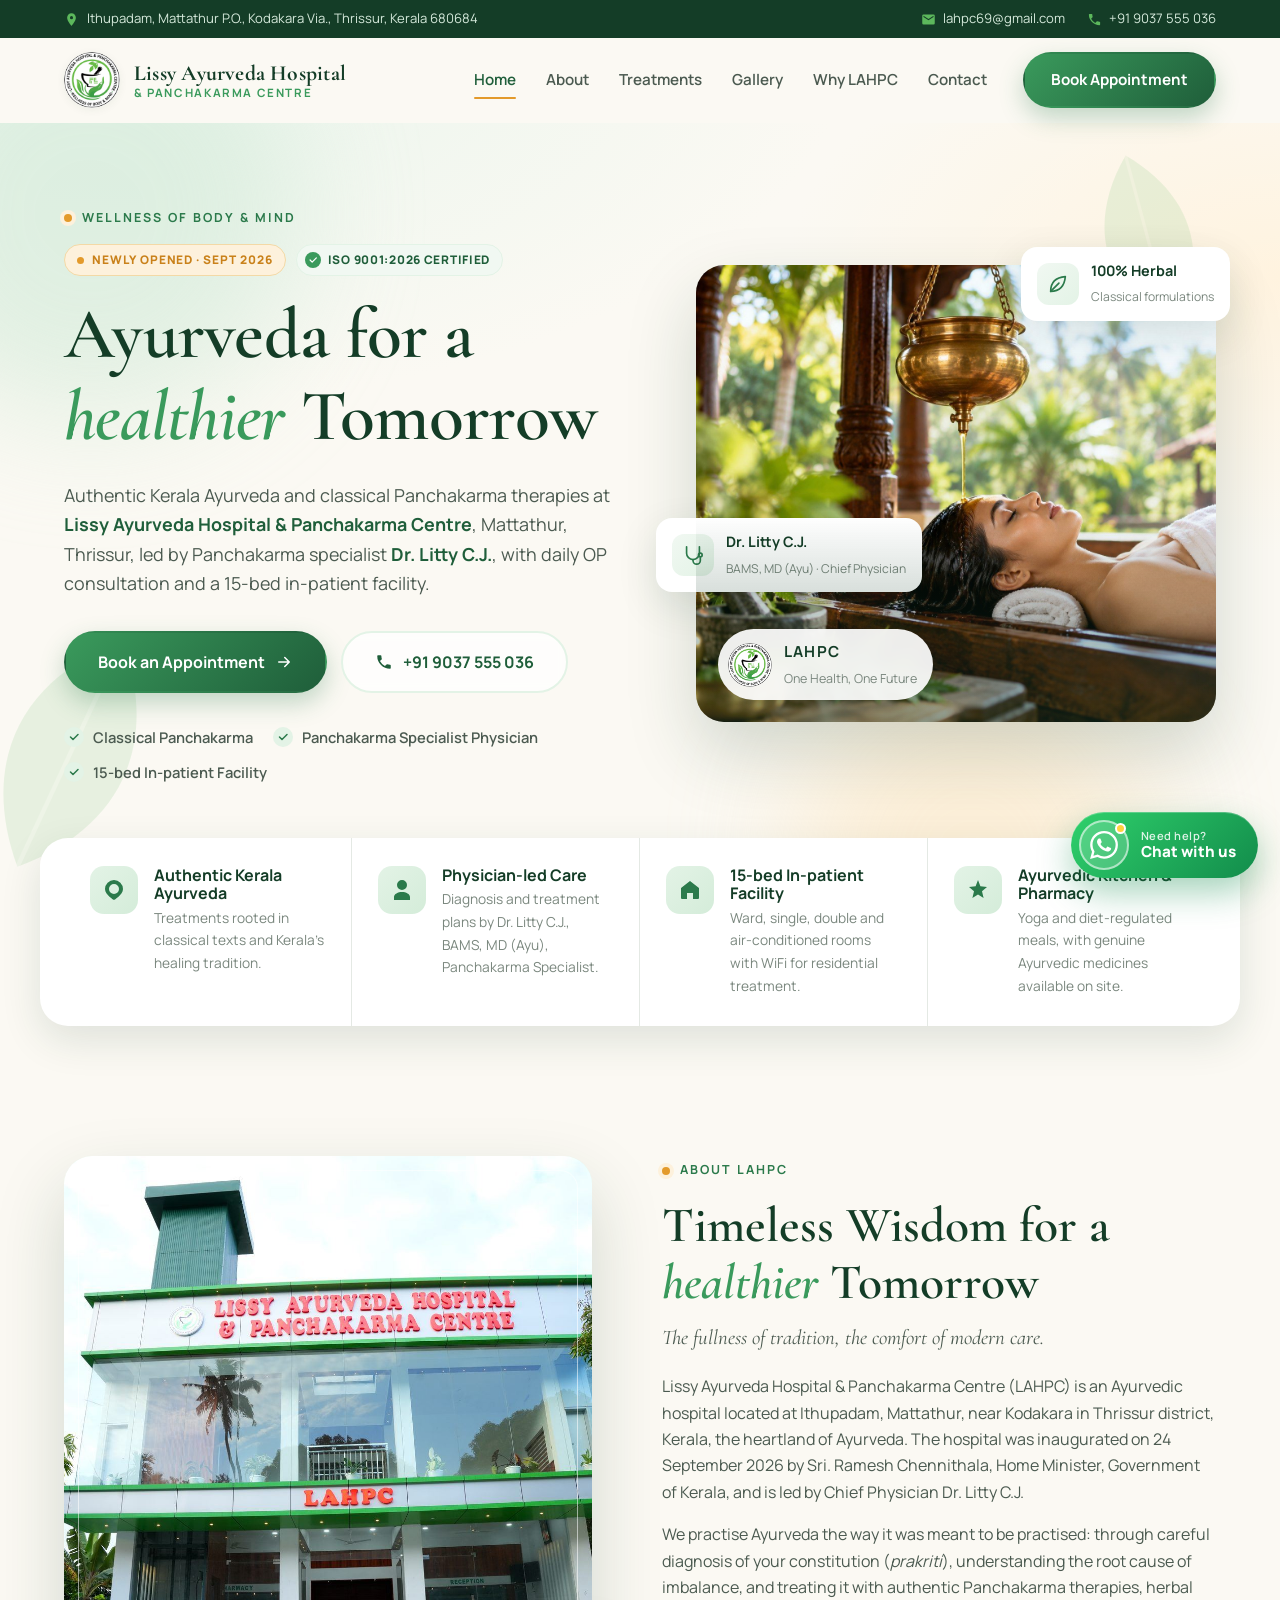
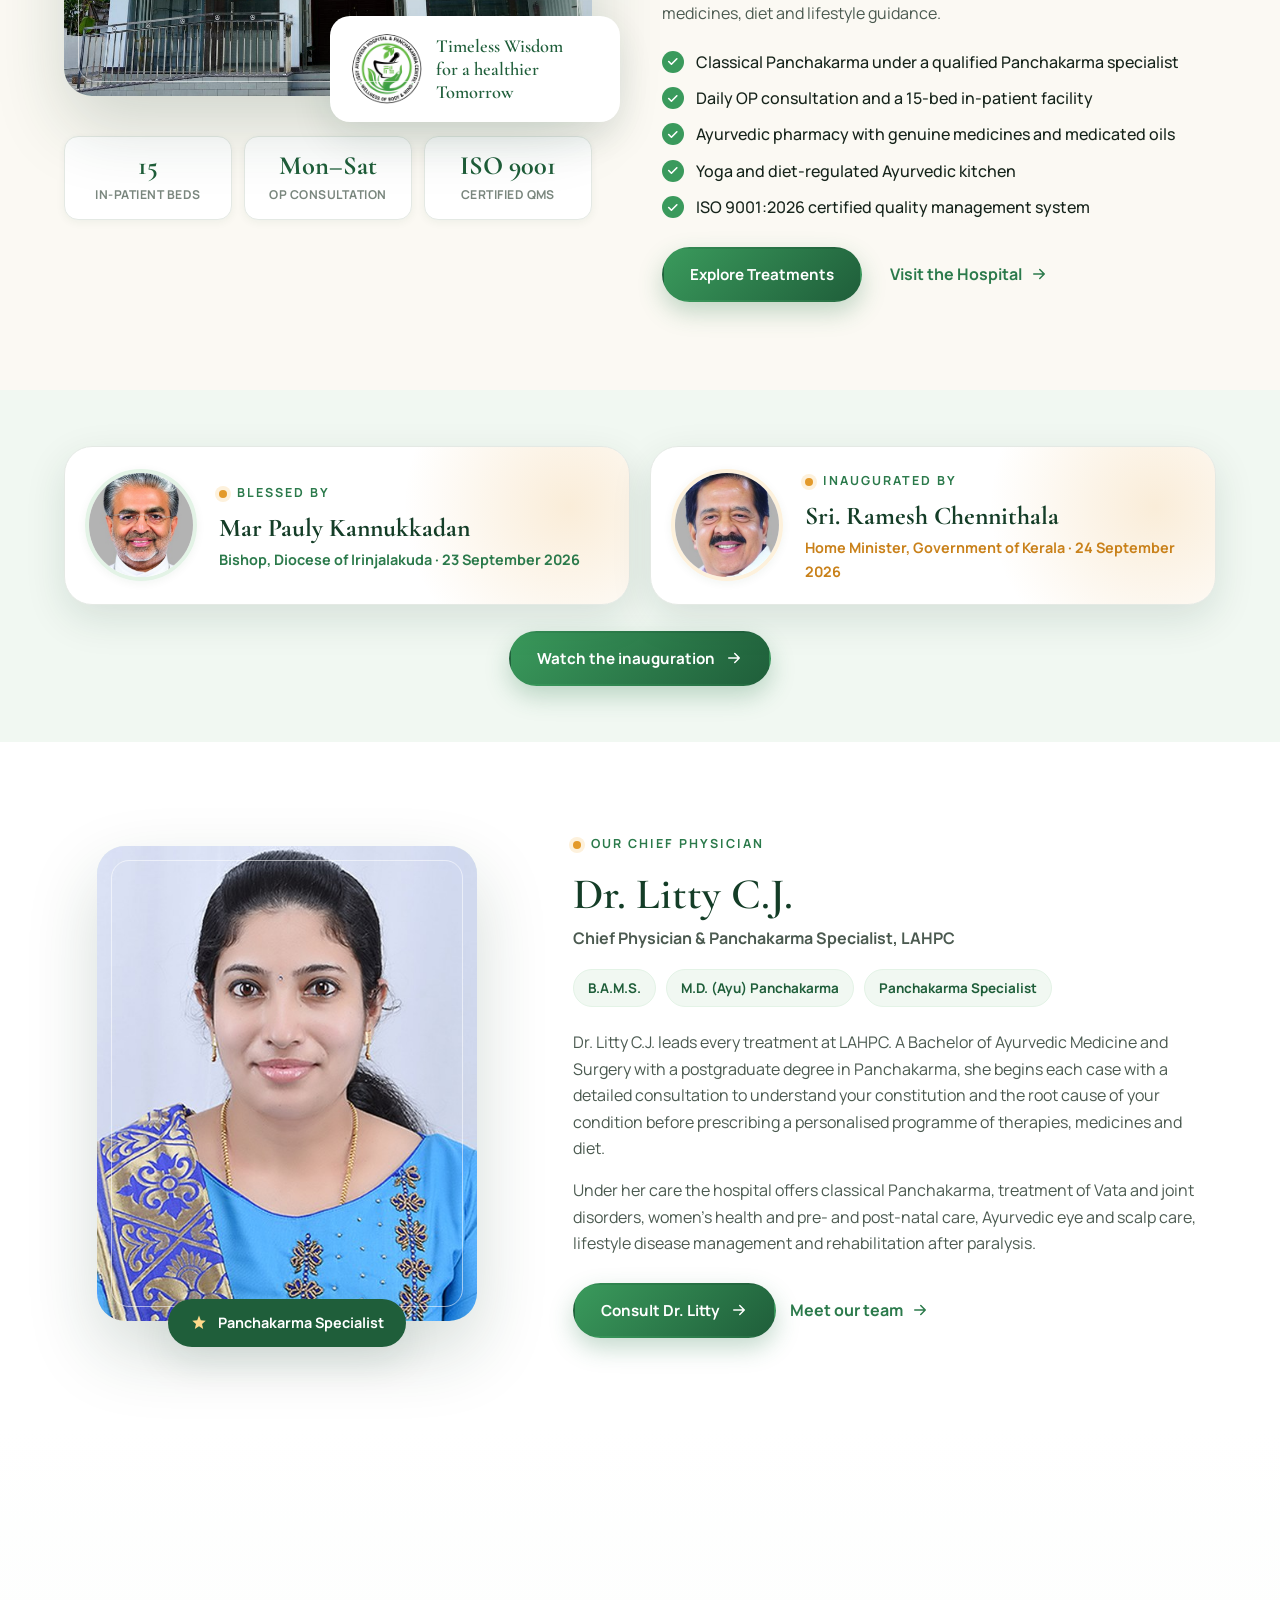
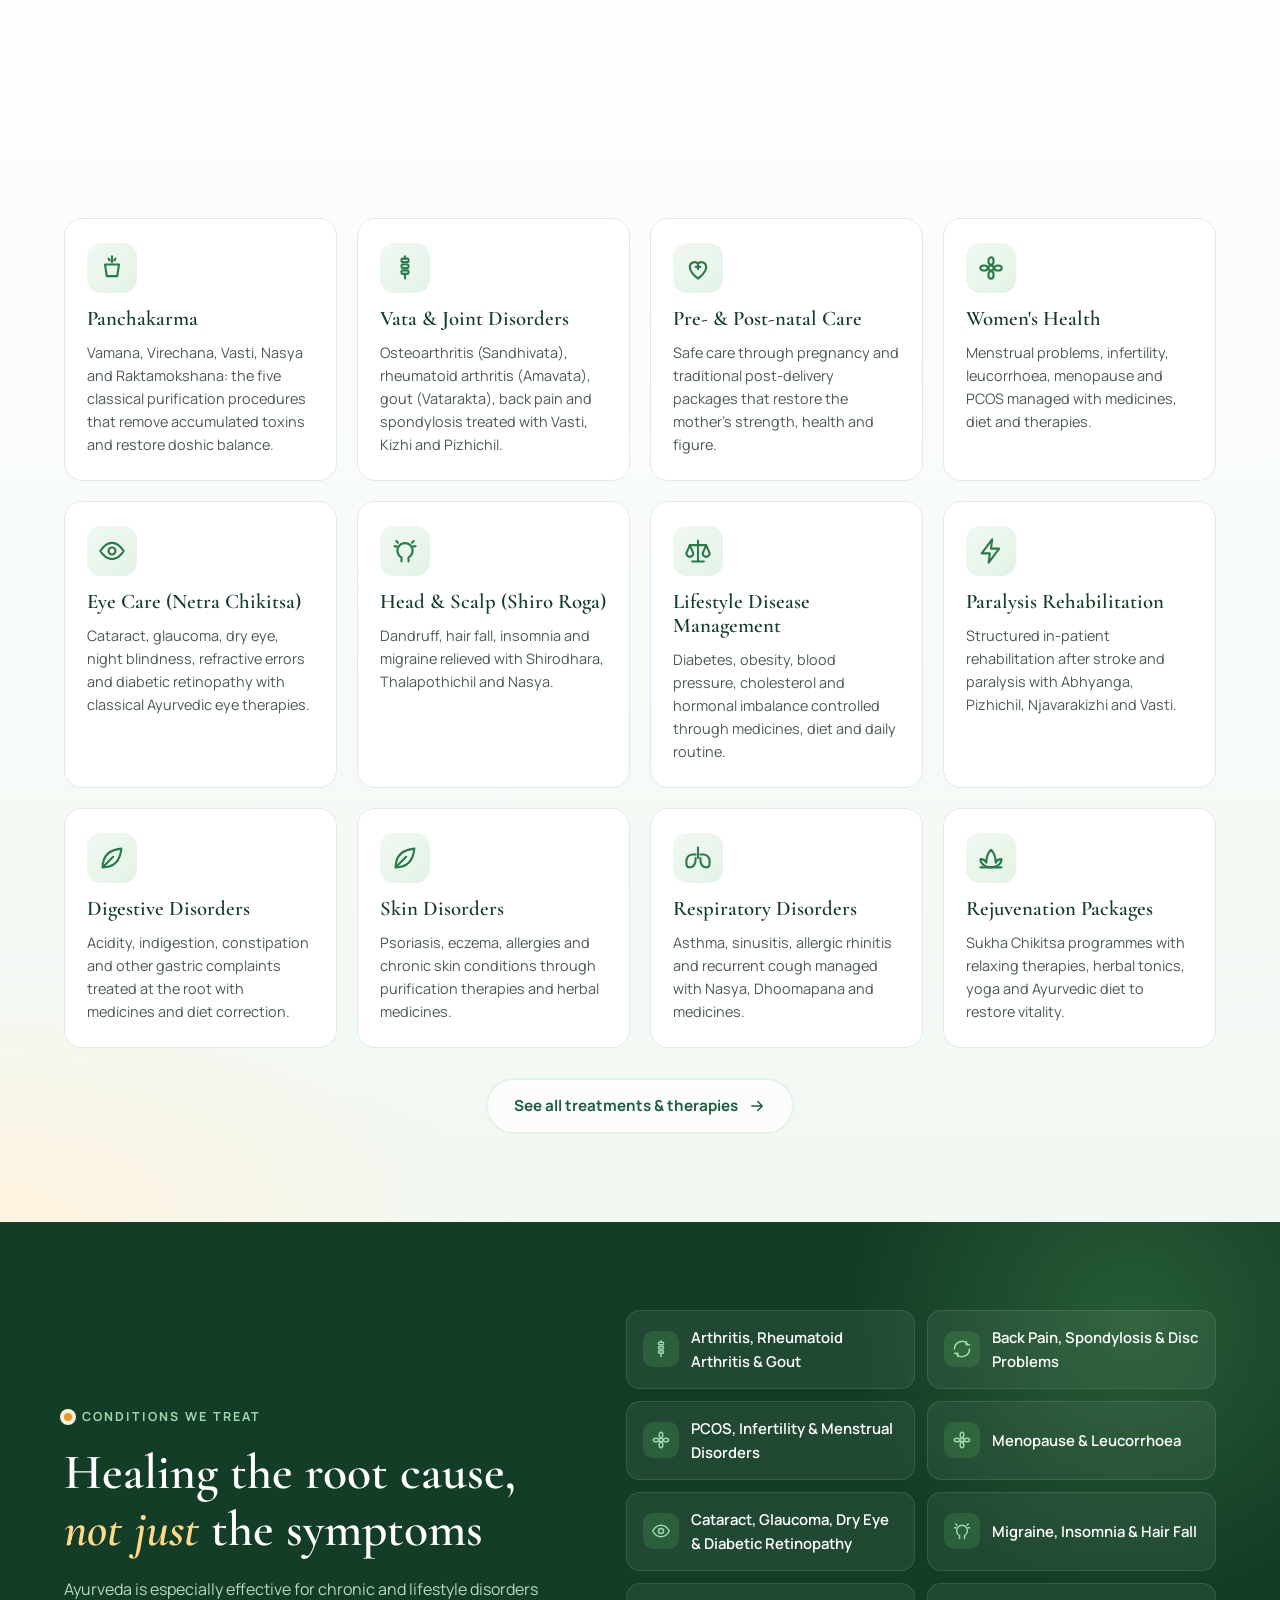
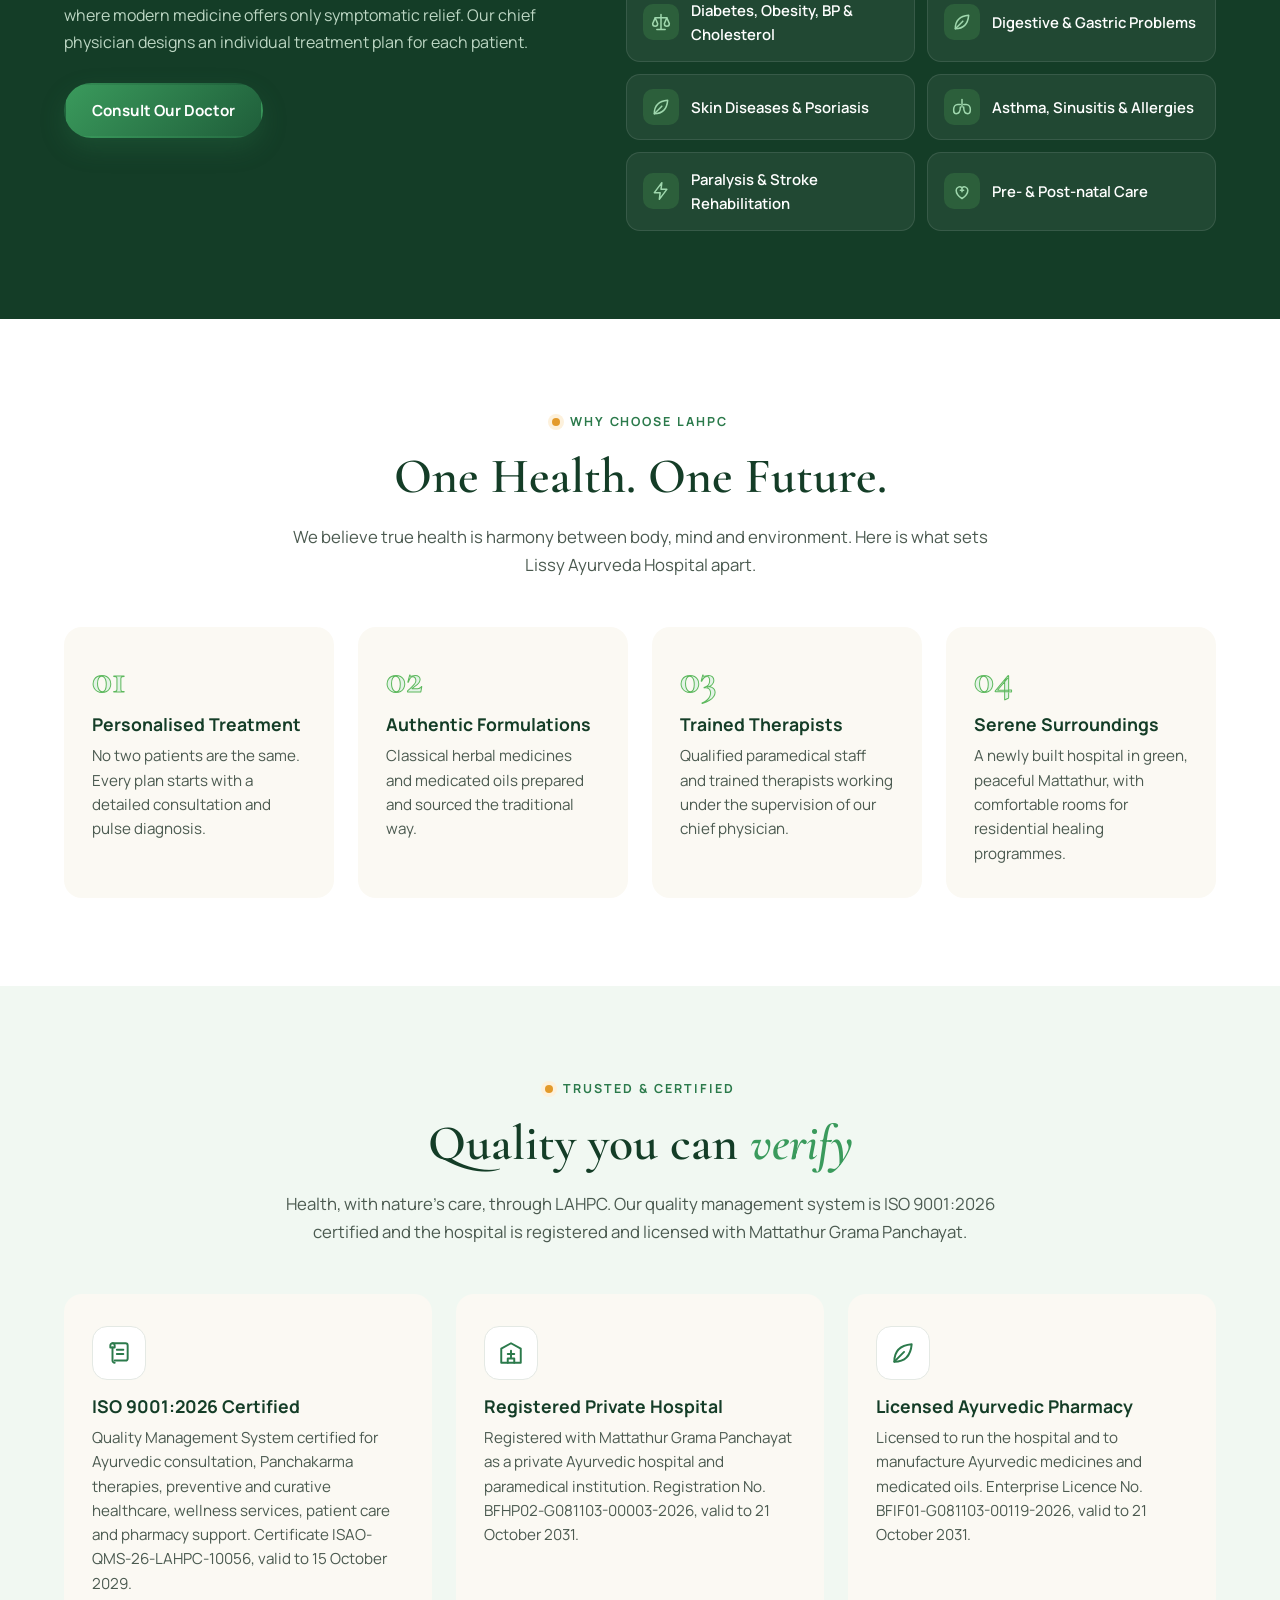
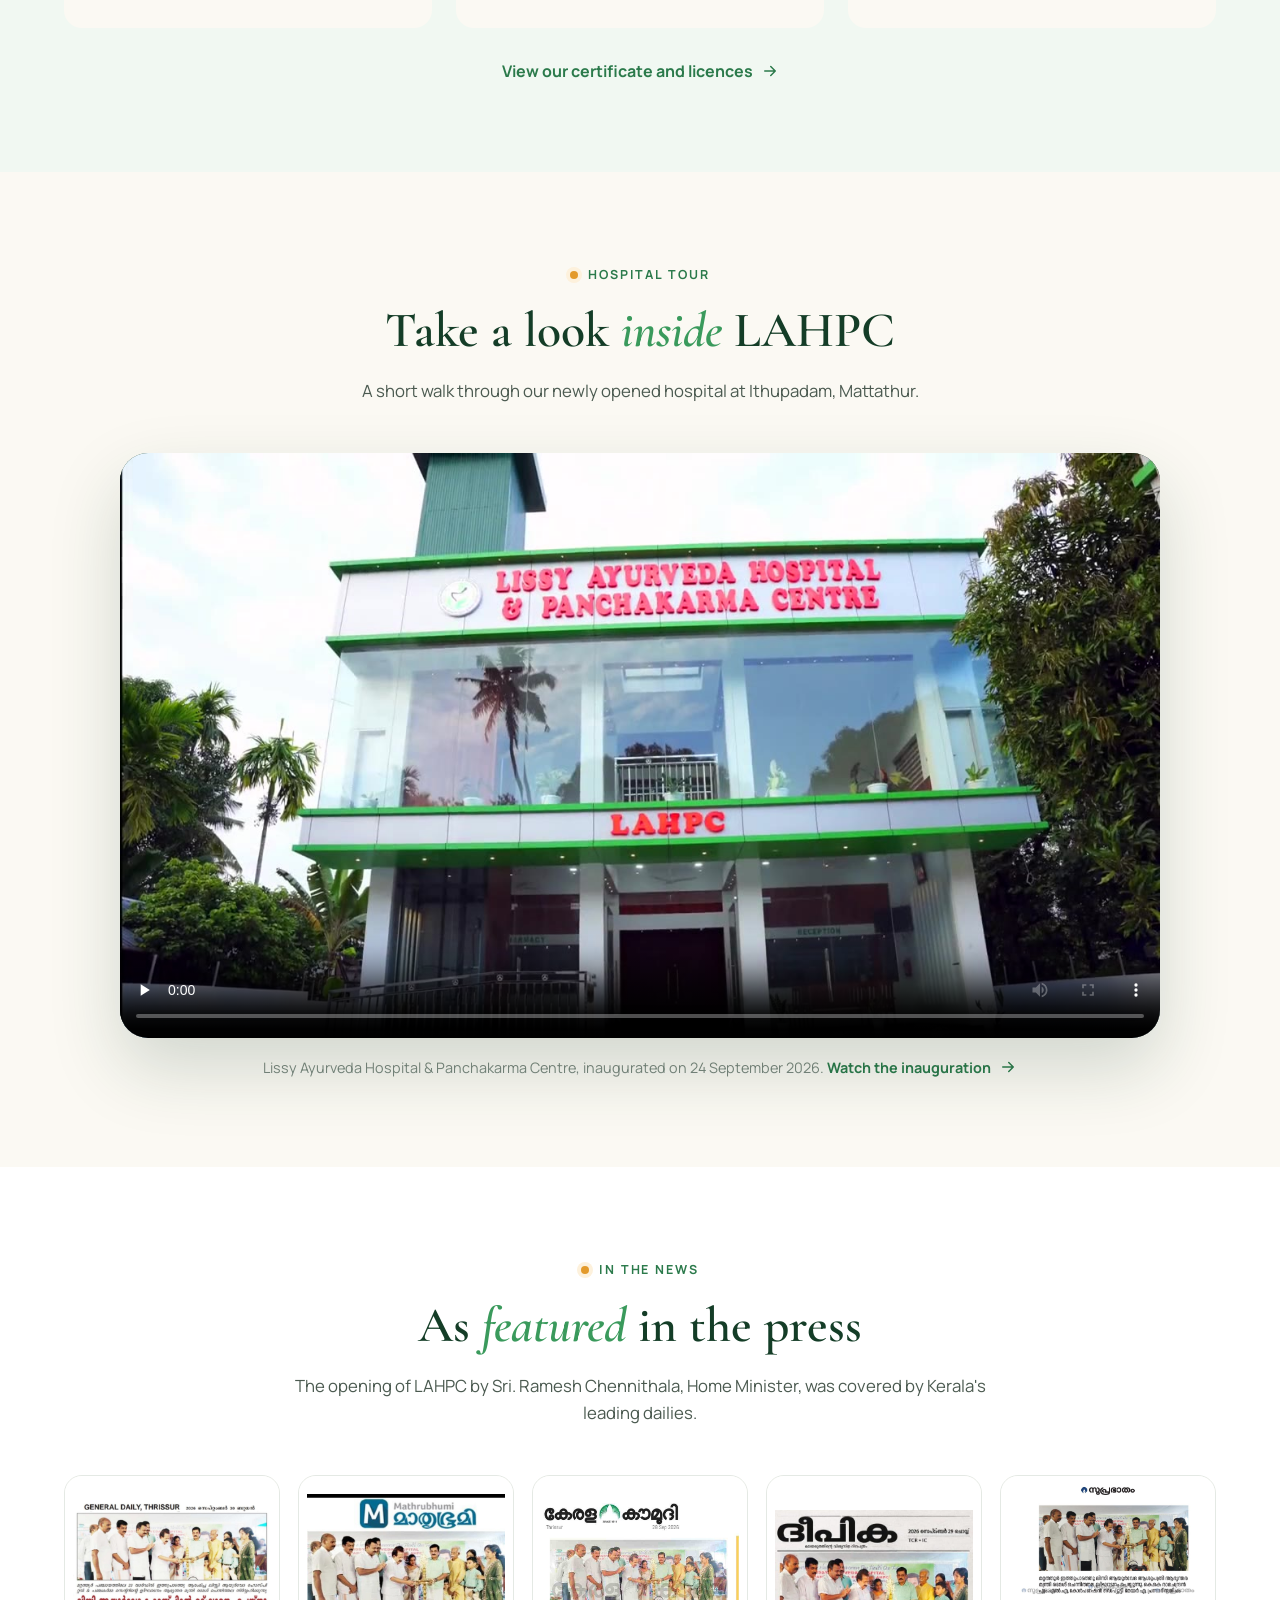
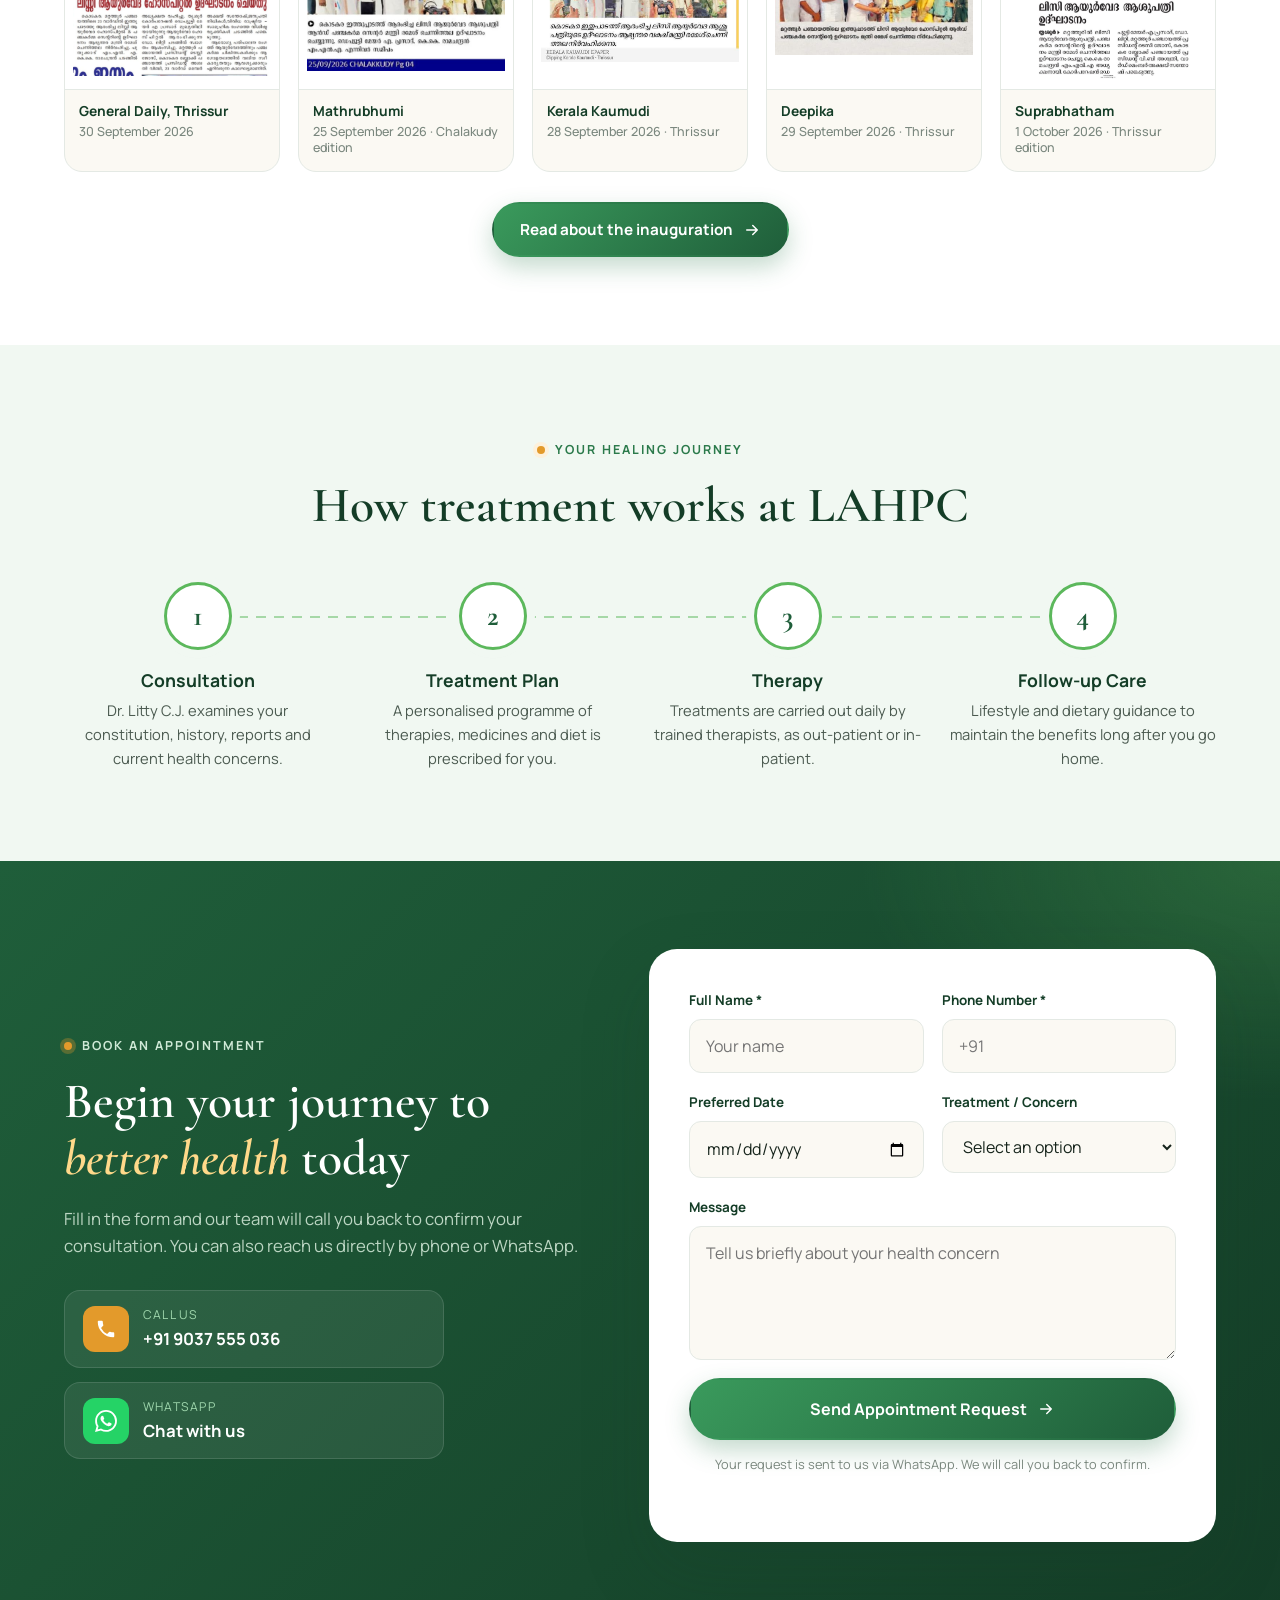
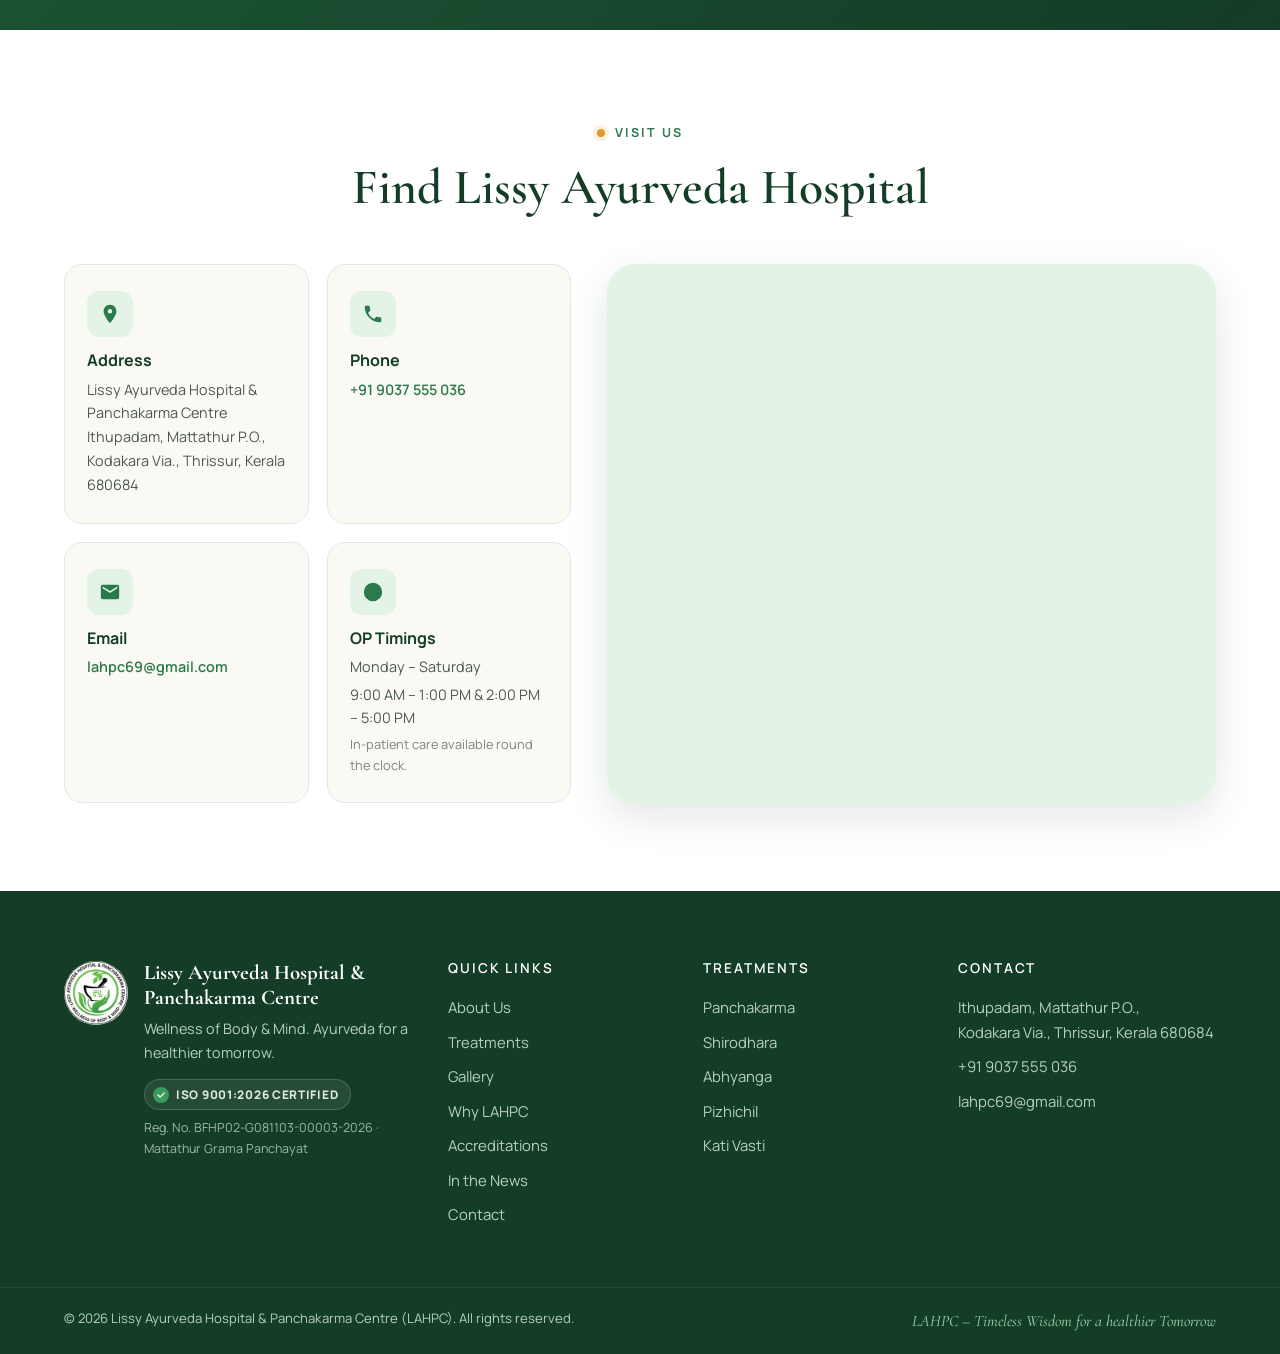
==== commit b1abea25: "Highlight Mar Pauly Kannukkadan with portrait; use invitation portraits - About: 'Blessed by' card w" ====
--- a/index.html
+++ b/index.html
@@ -369,18 +369,30 @@
     <!-- ========== INAUGURATED BY ========== -->
     <section class="inaug-band">
       <div class="container">
-        <div class="inaugurator inaugurator--band reveal">
-          <div class="inaugurator__avatar">
-            <img src="assets/images/inauguration/ramesh-chennithala.jpg" alt="Sri. Ramesh Chennithala, Home Minister, Government of Kerala" loading="lazy" width="600" height="800" />
-          </div>
-          <div class="inaugurator__body">
-            <span class="eyebrow"><span class="eyebrow__dot"></span>Inaugurated by</span>
-            <h3 class="inaugurator__name">Sri. Ramesh Chennithala</h3>
-            <p class="inaugurator__role">Home Minister, Government of Kerala · 24 September 2026</p>
-          </div>
-          <div class="inaugurator__cta">
-            <a href="about.html#inauguration" class="btn btn--primary">Watch the inauguration <svg viewBox="0 0 24 24" aria-hidden="true"><path d="M5 12h14M13 6l6 6-6 6" fill="none" stroke="currentColor" stroke-width="2" stroke-linecap="round" stroke-linejoin="round"/></svg></a>
-          </div>
+        <div class="inaug-band__grid">
+          <div class="inaugurator inaugurator--band reveal">
+            <div class="inaugurator__avatar inaugurator__avatar--blessing">
+              <img src="assets/images/inauguration/mar-pauly-kannukkadan.jpg" alt="Mar Pauly Kannukkadan, Bishop of the Diocese of Irinjalakuda" loading="lazy" width="600" height="800" />
+            </div>
+            <div class="inaugurator__body">
+              <span class="eyebrow"><span class="eyebrow__dot"></span>Blessed by</span>
+              <h3 class="inaugurator__name">Mar Pauly Kannukkadan</h3>
+              <p class="inaugurator__role">Bishop, Diocese of Irinjalakuda · 23 September 2026</p>
+            </div>
+          </div>
+          <div class="inaugurator inaugurator--band reveal reveal--delay">
+            <div class="inaugurator__avatar">
+              <img src="assets/images/inauguration/ramesh-chennithala.jpg" alt="Sri. Ramesh Chennithala, Home Minister, Government of Kerala" loading="lazy" width="600" height="800" />
+            </div>
+            <div class="inaugurator__body">
+              <span class="eyebrow"><span class="eyebrow__dot"></span>Inaugurated by</span>
+              <h3 class="inaugurator__name">Sri. Ramesh Chennithala</h3>
+              <p class="inaugurator__role">Home Minister, Government of Kerala · 24 September 2026</p>
+            </div>
+          </div>
+        </div>
+        <div class="press__more reveal">
+          <a href="about.html#inauguration" class="btn btn--primary">Watch the inauguration <svg viewBox="0 0 24 24" aria-hidden="true"><path d="M5 12h14M13 6l6 6-6 6" fill="none" stroke="currentColor" stroke-width="2" stroke-linecap="round" stroke-linejoin="round"/></svg></a>
         </div>
       </div>
     </section>
--- a/css/style.css
+++ b/css/style.css
@@ -1001,6 +1001,7 @@
 .gallery__item--wide video { width: 100%; height: 100%; display: block; object-fit: cover; aspect-ratio: 16 / 9; }
 .gallery__item--contain img { object-fit: contain; background: var(--white); }
 .gallery__item--contain:hover img { transform: none; }
+.gallery__item--person img { background: linear-gradient(180deg, var(--green-50), var(--green-100)); padding: 10px 0 0; }
 
 /* ---------- Hours ---------- */
 .hours { display: grid; gap: 4px; margin: 0; }
@@ -1253,29 +1254,48 @@
 .inaugurator__meta a { color: var(--green-700); }
 .inaugurator__meta a:hover { text-decoration: underline; }
 
+/* blessing card variant */
+.inaugurator--blessing { grid-template-columns: 300px 1fr; gap: 44px; }
+.inaugurator--blessing::before { background: radial-gradient(circle, rgba(92,184,92,.16), transparent 65%); }
+.inaugurator__portrait {
+  position: relative; border-radius: var(--radius); overflow: hidden; aspect-ratio: 3 / 4; background: var(--green-100);
+  box-shadow: var(--shadow-sm); border: 6px solid var(--white); outline: 1px solid var(--line);
+}
+.inaugurator__portrait img { width: 100%; height: 100%; object-fit: cover; object-position: 50% 20%; }
+.inaugurator__portrait .inaugurator__date { left: 12px; bottom: 12px; }
+.inaugurator--blessing .inaugurator__role { color: var(--green-700); }
+
 /* compact band on Home */
 .inaug-band { background: var(--green-50); padding: 56px 0; }
-.inaugurator--band { grid-template-columns: 128px 1fr auto; gap: 28px; padding: 22px 30px 22px 22px; margin: 0; }
-.inaugurator__avatar { width: 128px; height: 128px; border-radius: 50%; overflow: hidden; border: 4px solid var(--saffron-100); box-shadow: var(--shadow-sm); }
-.inaugurator__avatar img { width: 100%; height: 100%; object-fit: cover; object-position: 50% 30%; }
-.inaugurator--band .inaugurator__name { font-size: clamp(1.6rem, 2.4vw, 2.1rem); }
+.inaug-band__grid { display: grid; grid-template-columns: 1fr 1fr; gap: 20px; }
+.inaugurator--band { grid-template-columns: 112px 1fr; gap: 22px; padding: 20px 26px 20px 20px; margin: 0; }
+.inaugurator__avatar { width: 112px; height: 112px; border-radius: 50%; overflow: hidden; border: 4px solid var(--saffron-100); box-shadow: var(--shadow-sm); }
+.inaugurator__avatar--blessing { border-color: var(--green-100); }
+.inaugurator__avatar--blessing + .inaugurator__body .inaugurator__role { color: var(--green-700); }
+.inaug-band .press__more { margin-top: 26px; }
+.inaugurator__avatar img { width: 100%; height: 100%; object-fit: cover; object-position: 50% 22%; }
+.inaugurator--band .inaugurator__name { font-size: clamp(1.45rem, 2vw, 1.8rem); }
+.inaugurator--band .inaugurator__role { font-size: .9rem; }
 .inaugurator--band .inaugurator__role { margin-bottom: 0; }
 .inaugurator__cta { position: relative; }
 
 @media (max-width: 1080px) {
-  .inaugurator--band { grid-template-columns: 110px 1fr; }
-  .inaugurator__avatar { width: 110px; height: 110px; }
-  .inaugurator__cta { grid-column: 1 / -1; }
+  .inaugurator--band { grid-template-columns: 96px 1fr; gap: 18px; }
+  .inaugurator__avatar { width: 96px; height: 96px; }
+  .inaugurator--blessing { grid-template-columns: 240px 1fr; gap: 32px; }
 }
 @media (max-width: 960px) {
-  .inaugurator { grid-template-columns: 1fr; gap: 24px; padding: 18px; margin-bottom: 44px; }
+  .inaugurator, .inaugurator--blessing { grid-template-columns: 1fr; gap: 24px; padding: 18px; margin-bottom: 44px; }
+  .inaugurator__portrait { max-width: 260px; }
+  .inaug-band__grid { grid-template-columns: 1fr; gap: 16px; }
   .inaugurator__body { padding-right: 0; }
   .inaug-band { padding: 44px 0; }
 }
 @media (max-width: 640px) {
   .inaugurator--band { grid-template-columns: 1fr; text-align: center; justify-items: center; padding: 22px 18px; }
   .inaugurator--band .eyebrow { justify-content: center; }
-  .inaugurator__cta .btn { width: 100%; }
+  .inaug-band .press__more .btn { width: 100%; }
+  .inaugurator__portrait { max-width: 220px; margin: 0 auto; }
 }
 
 @media (max-width: 960px) {
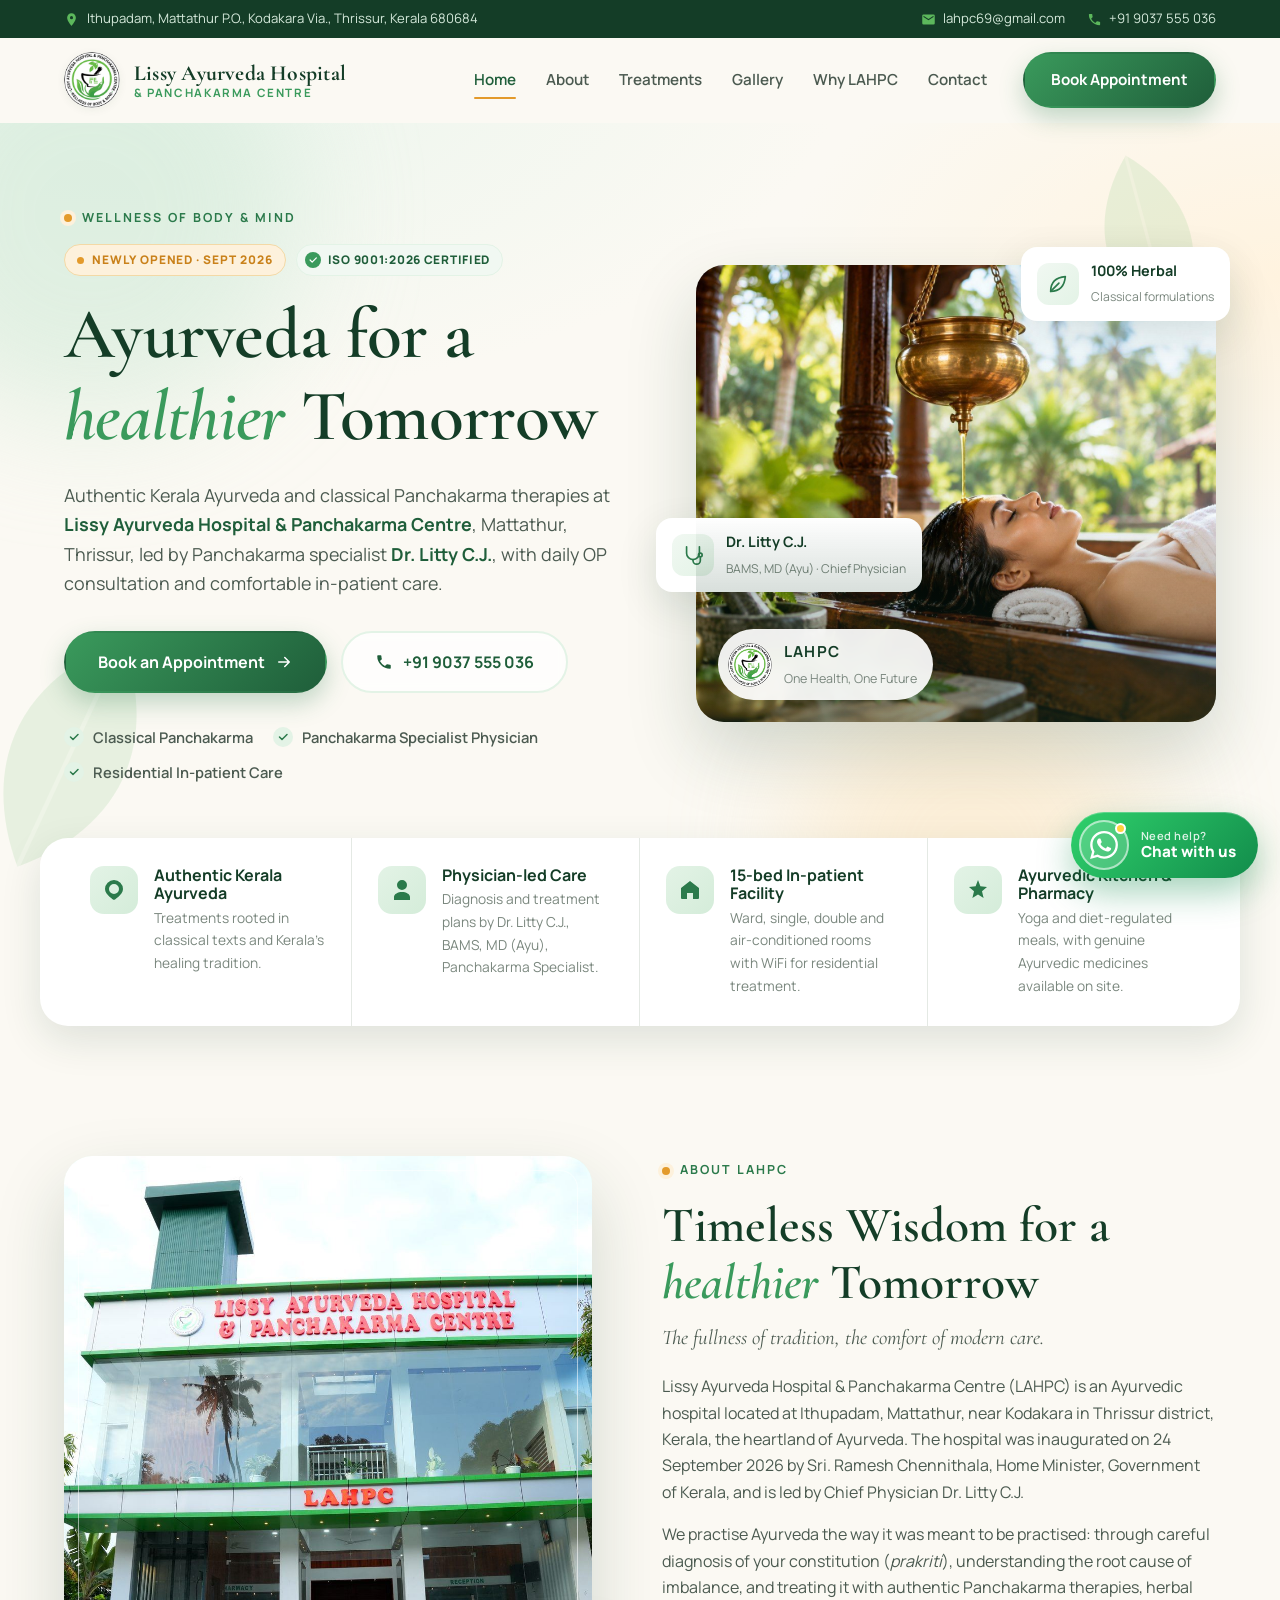
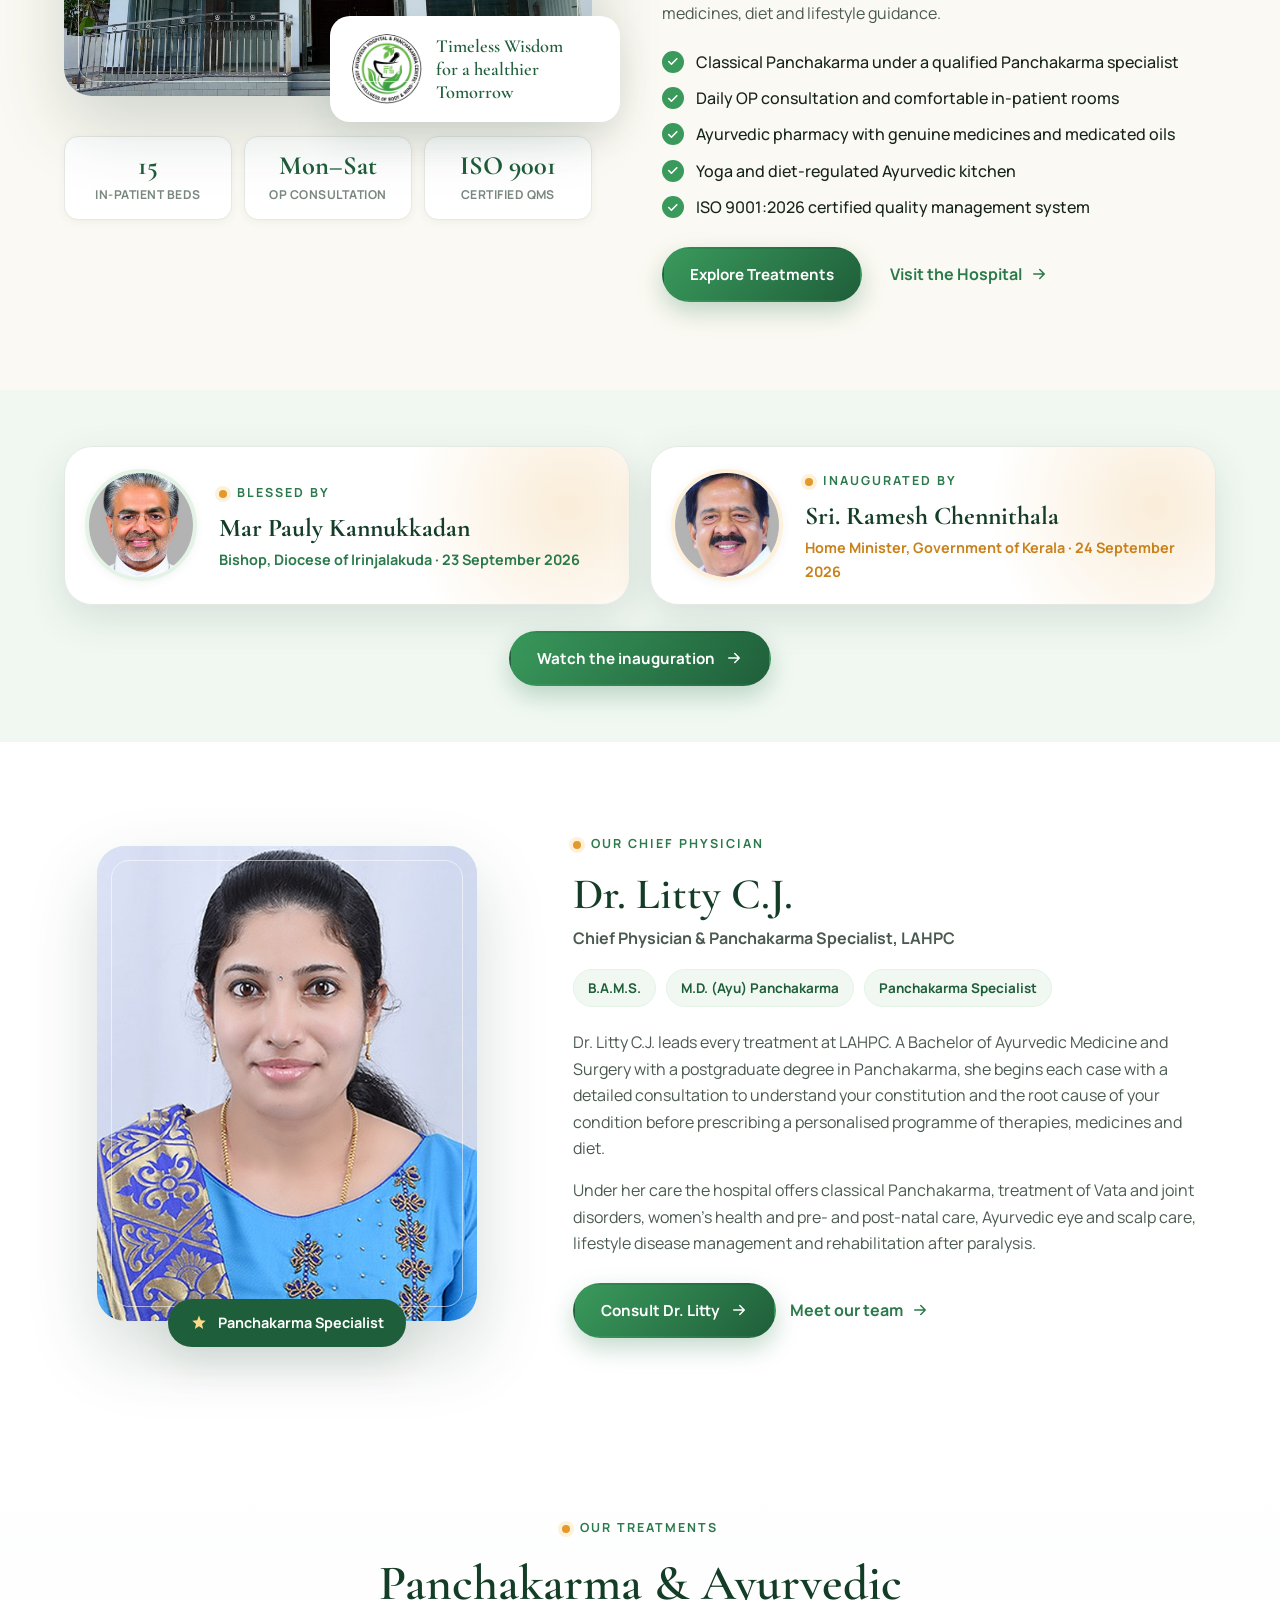
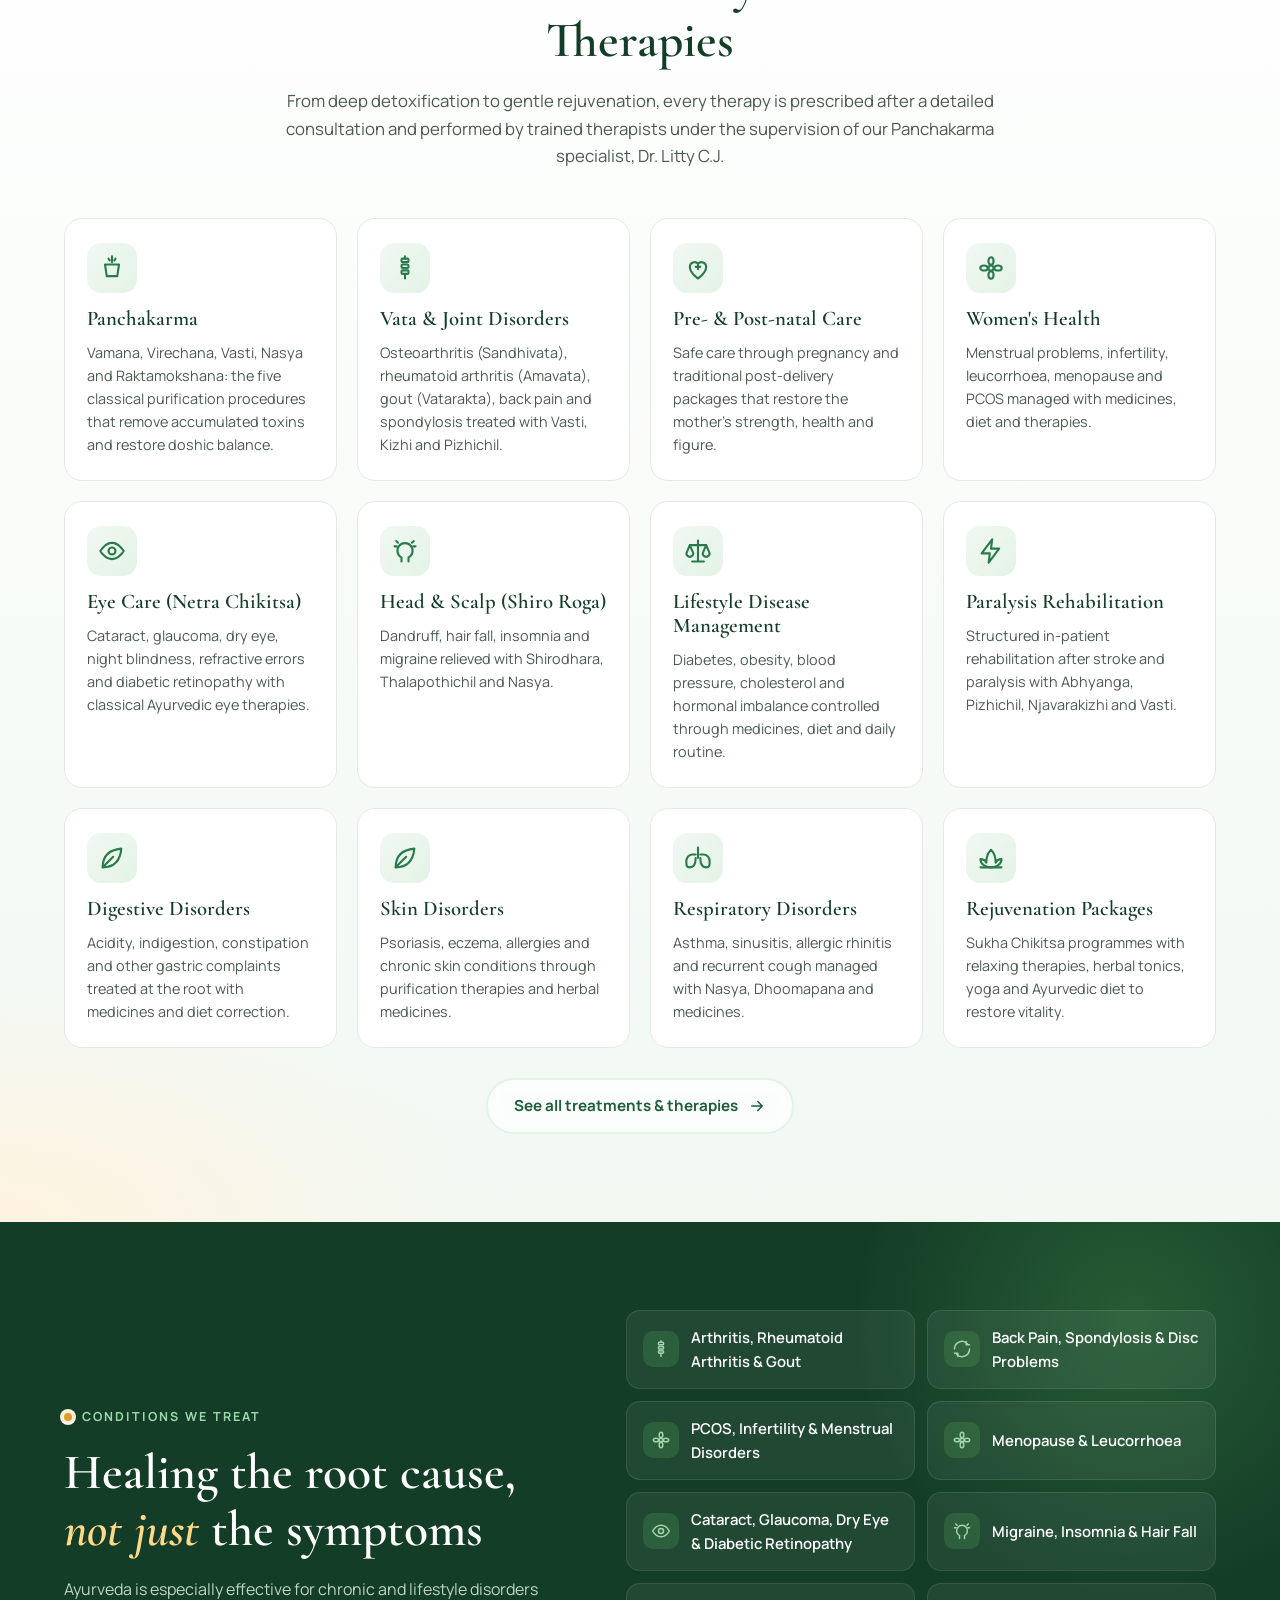
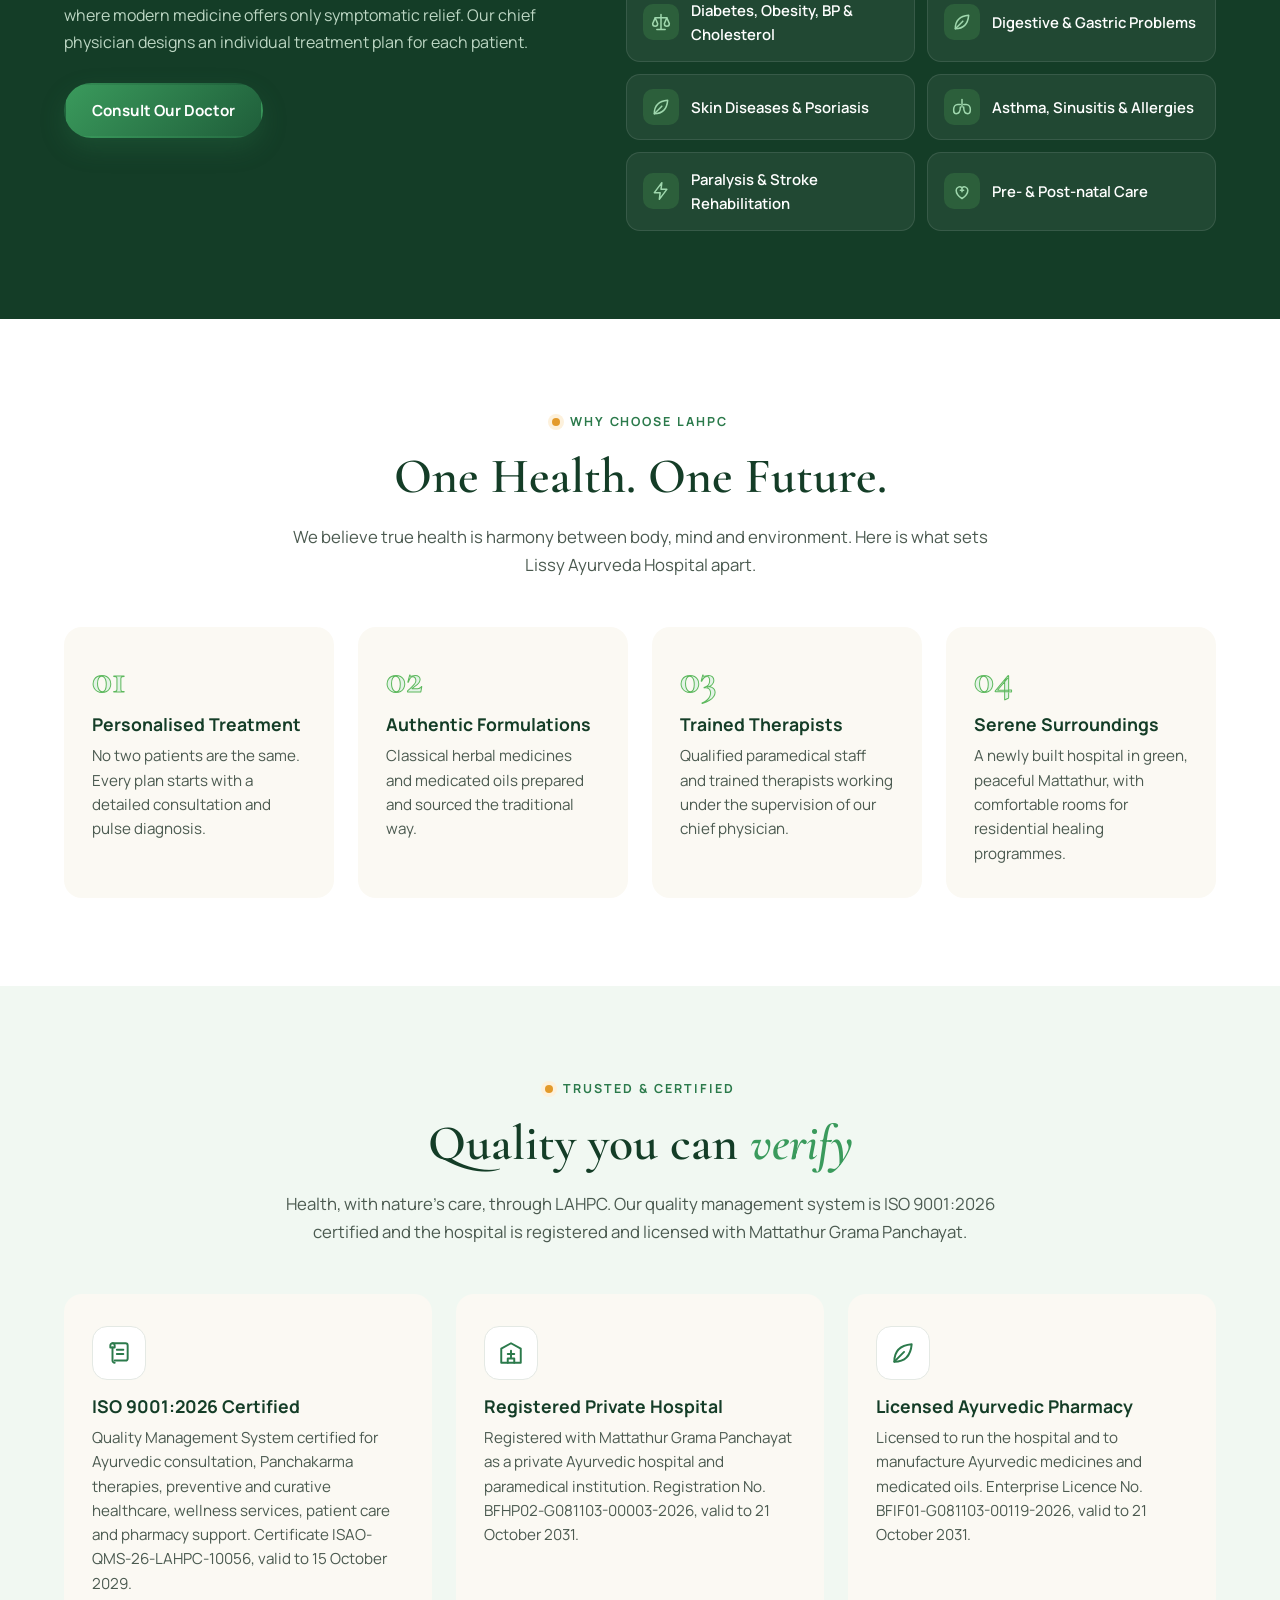
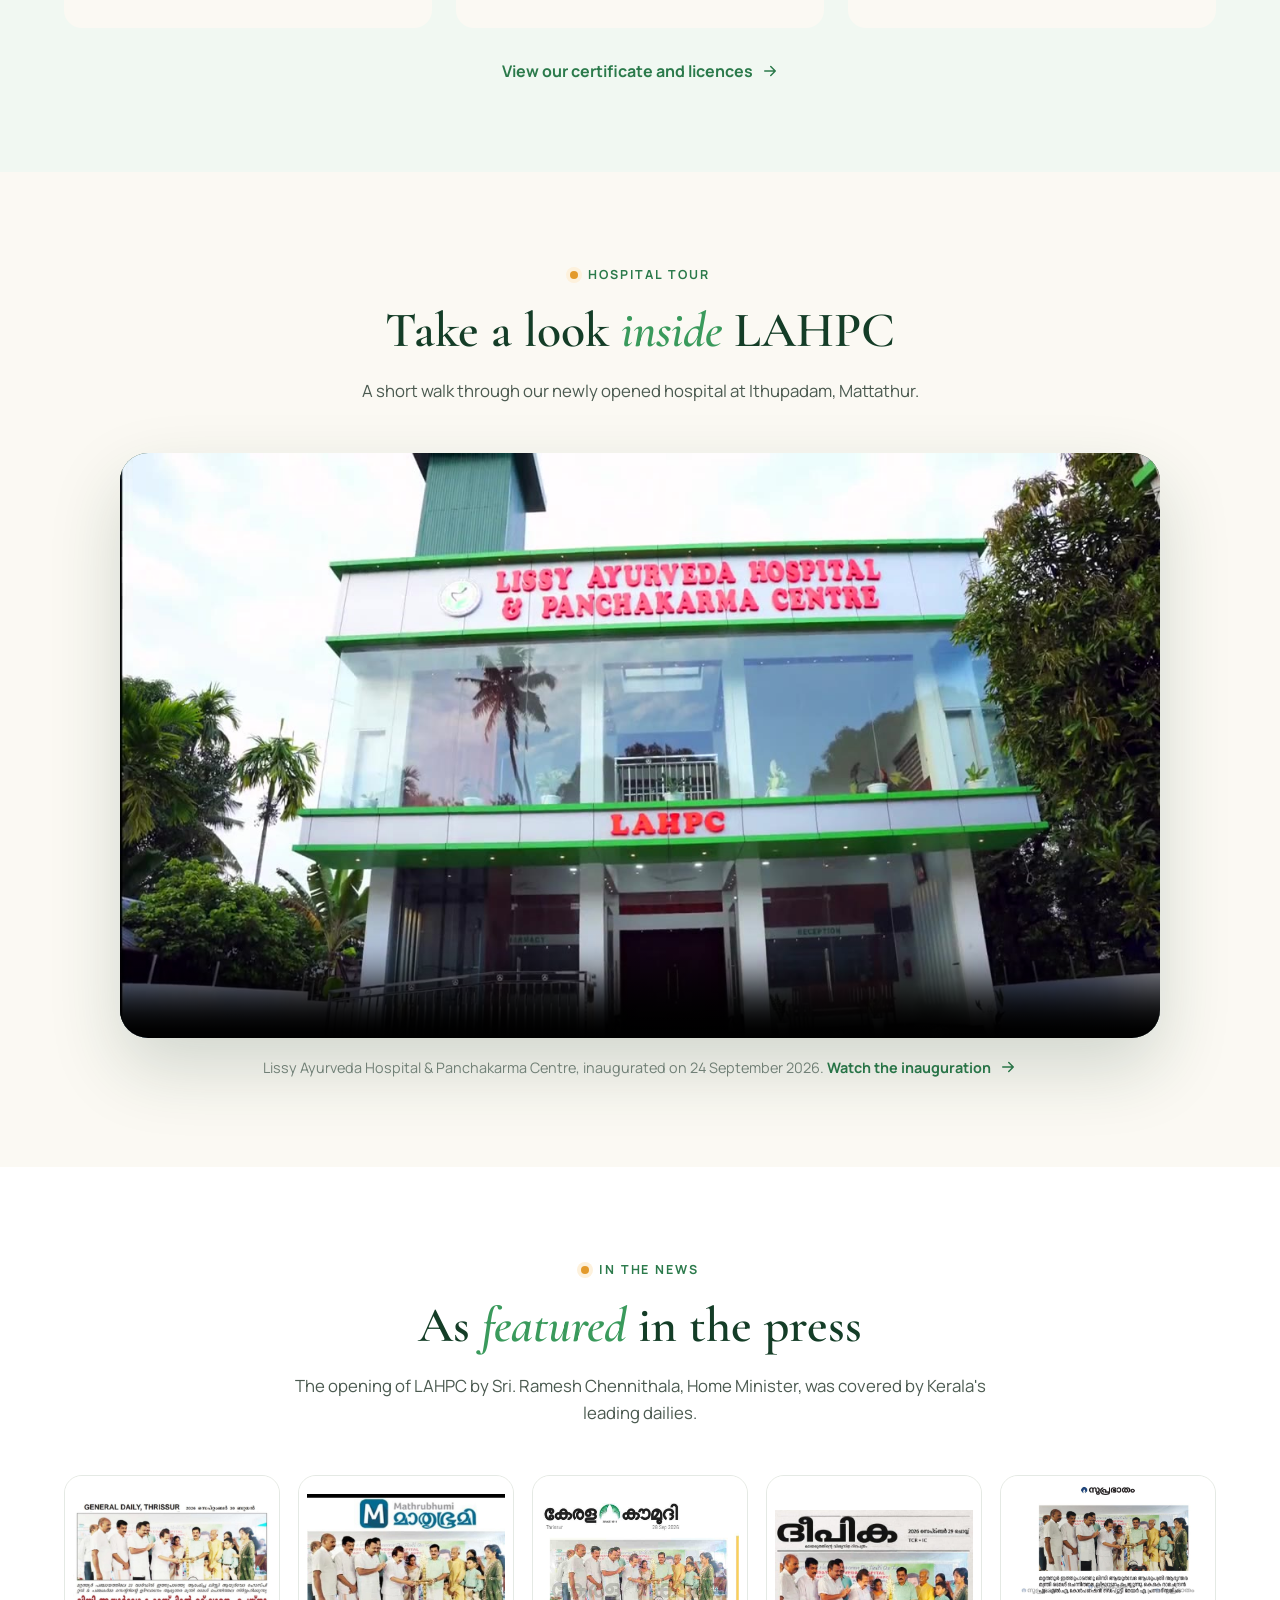
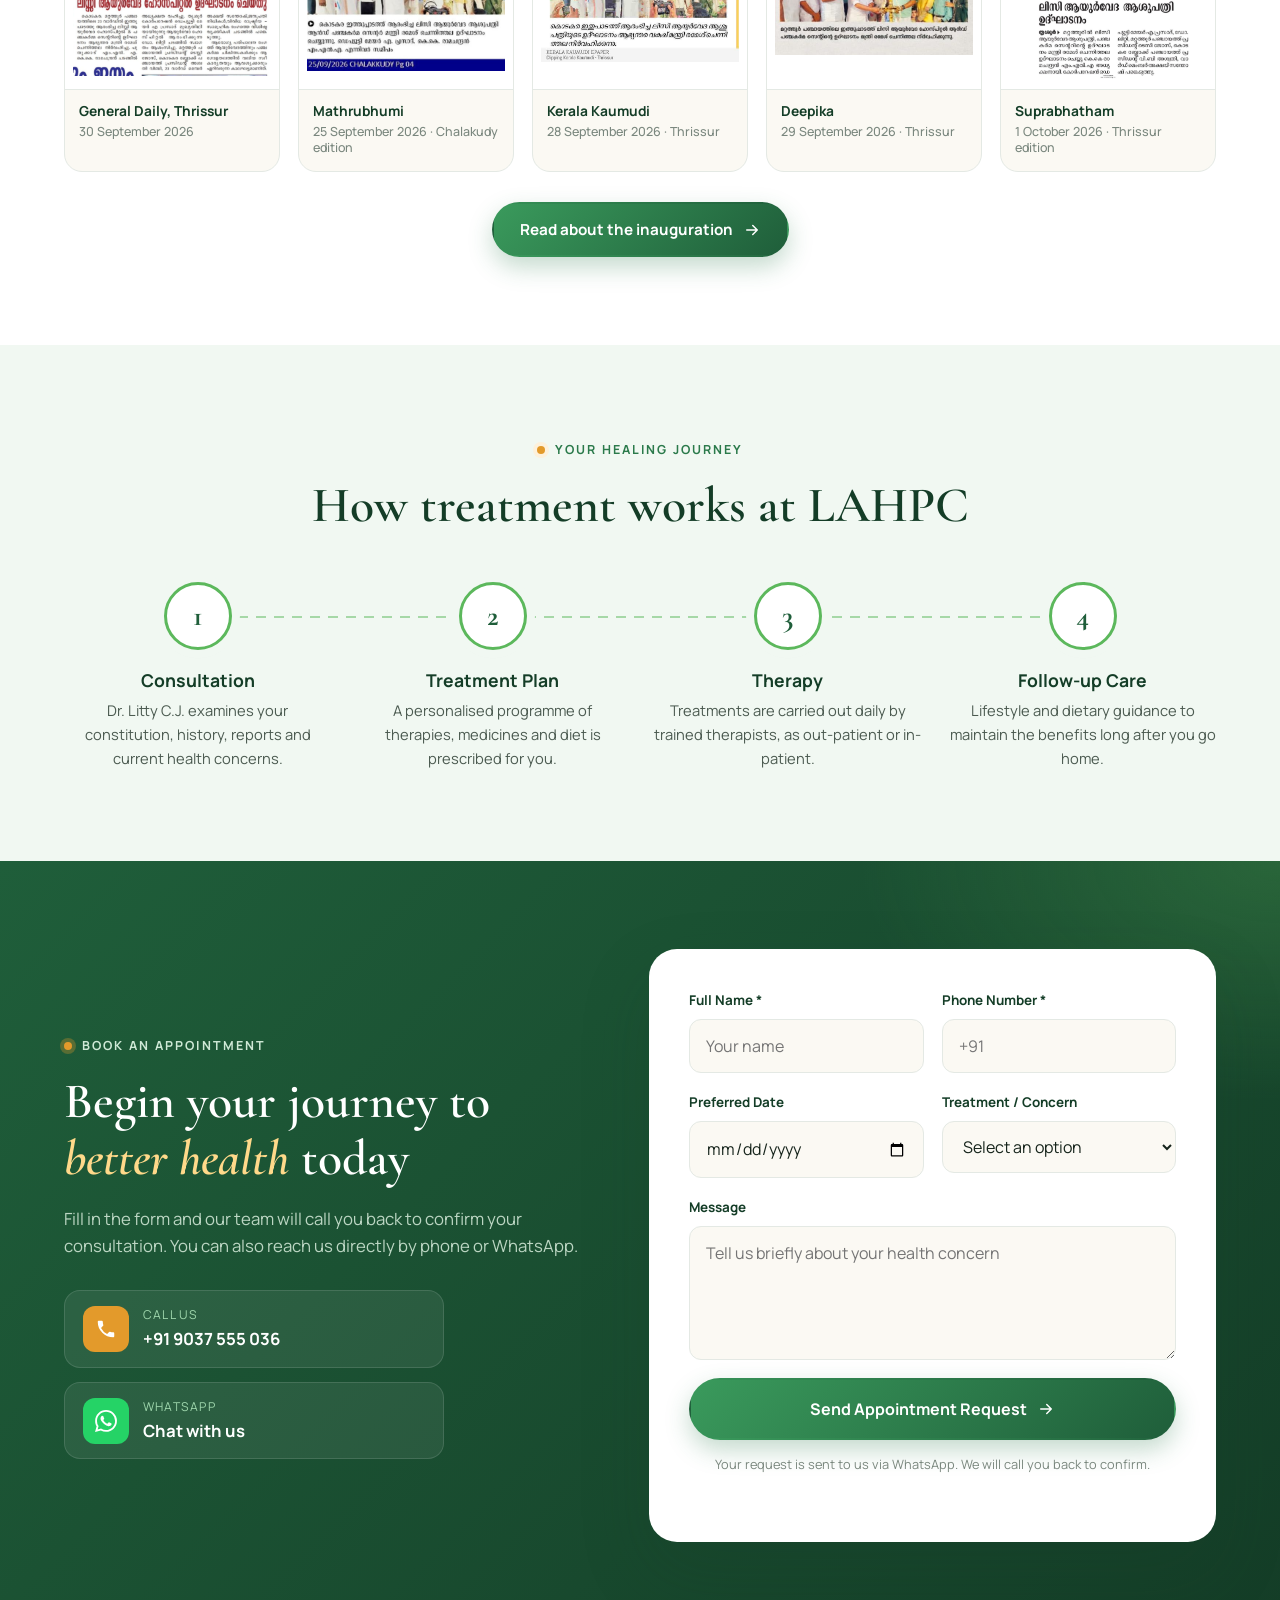
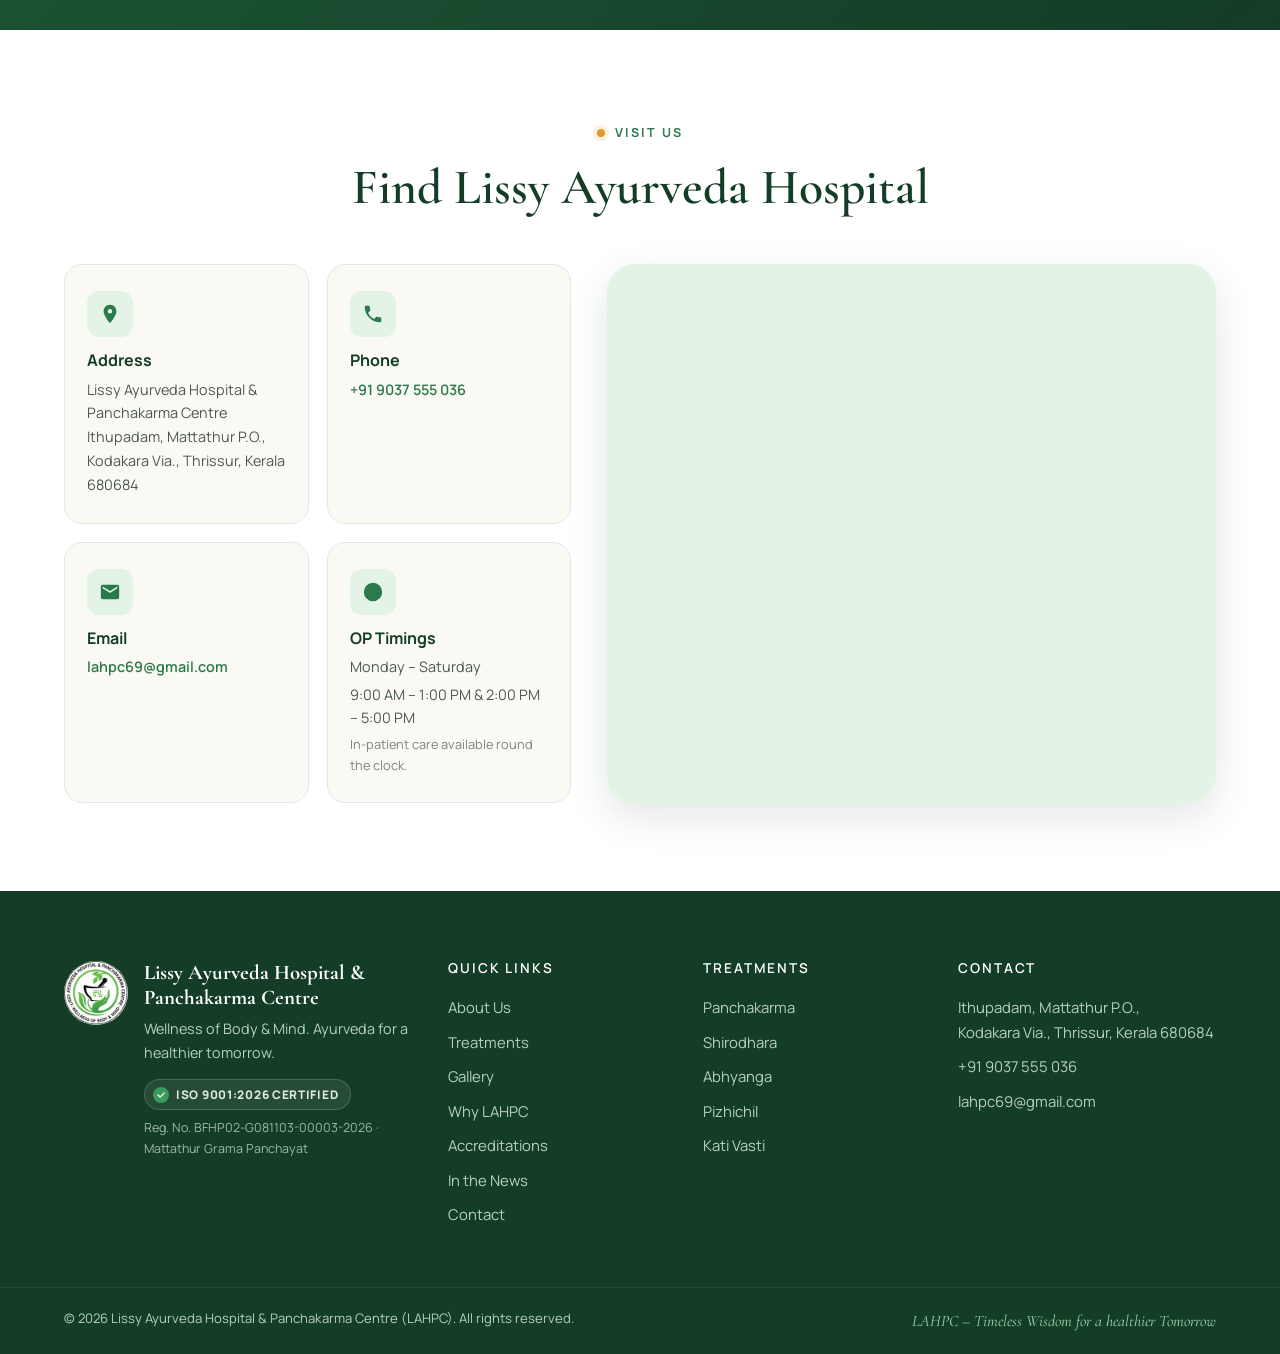
==== commit 3b3a0e8e: "Reduce repeated '15-bed' mentions to a few natural places Visible mentions cut from 15 to 4: the Hom" ====
--- a/index.html
+++ b/index.html
@@ -4,7 +4,7 @@
   <meta charset="UTF-8" />
   <meta name="viewport" content="width=device-width, initial-scale=1.0" />
   <title>Lissy Ayurveda Hospital &amp; Panchakarma Centre (LAHPC) | Thrissur, Kerala</title>
-  <meta name="description" content="Lissy Ayurveda Hospital & Panchakarma Centre (LAHPC), Ithupadam, Mattathur, Kodakara, Thrissur 680684. Authentic Kerala Ayurveda and Panchakarma under Chief Physician Dr. Litty C.J., BAMS, MD (Ayu), with daily OP and a 15-bed in-patient facility. ISO 9001:2026 certified. Call +91 9037 555 036." />
+  <meta name="description" content="Lissy Ayurveda Hospital & Panchakarma Centre (LAHPC), Ithupadam, Mattathur, Kodakara, Thrissur 680684. Authentic Kerala Ayurveda and Panchakarma under Chief Physician Dr. Litty C.J., BAMS, MD (Ayu), with daily OP consultation and in-patient care. ISO 9001:2026 certified. Call +91 9037 555 036." />
   <meta name="theme-color" content="#1f5e3a" />
   <link rel="icon" type="image/png" href="assets/images/favicon.png" />
 
@@ -243,7 +243,7 @@
             Authentic Kerala Ayurveda and classical Panchakarma therapies at
             <strong>Lissy Ayurveda Hospital &amp; Panchakarma Centre</strong>, Mattathur, Thrissur,
             led by Panchakarma specialist <strong>Dr. Litty C.J.</strong>, with daily OP consultation
-            and a 15-bed in-patient facility.
+            and comfortable in-patient care.
           </p>
           <div class="hero__actions">
             <a href="#appointment" class="btn btn--primary btn--lg">
@@ -258,7 +258,7 @@
           <ul class="hero__points">
             <li>Classical Panchakarma</li>
             <li>Panchakarma Specialist Physician</li>
-            <li>15-bed In-patient Facility</li>
+            <li>Residential In-patient Care</li>
           </ul>
         </div>
 
@@ -351,7 +351,7 @@
           </p>
           <ul class="checklist">
             <li>Classical Panchakarma under a qualified Panchakarma specialist</li>
-            <li>Daily OP consultation and a 15-bed in-patient facility</li>
+            <li>Daily OP consultation and comfortable in-patient rooms</li>
             <li>Ayurvedic pharmacy with genuine medicines and medicated oils</li>
             <li>Yoga and diet-regulated Ayurvedic kitchen</li>
             <li>ISO 9001:2026 certified quality management system</li>
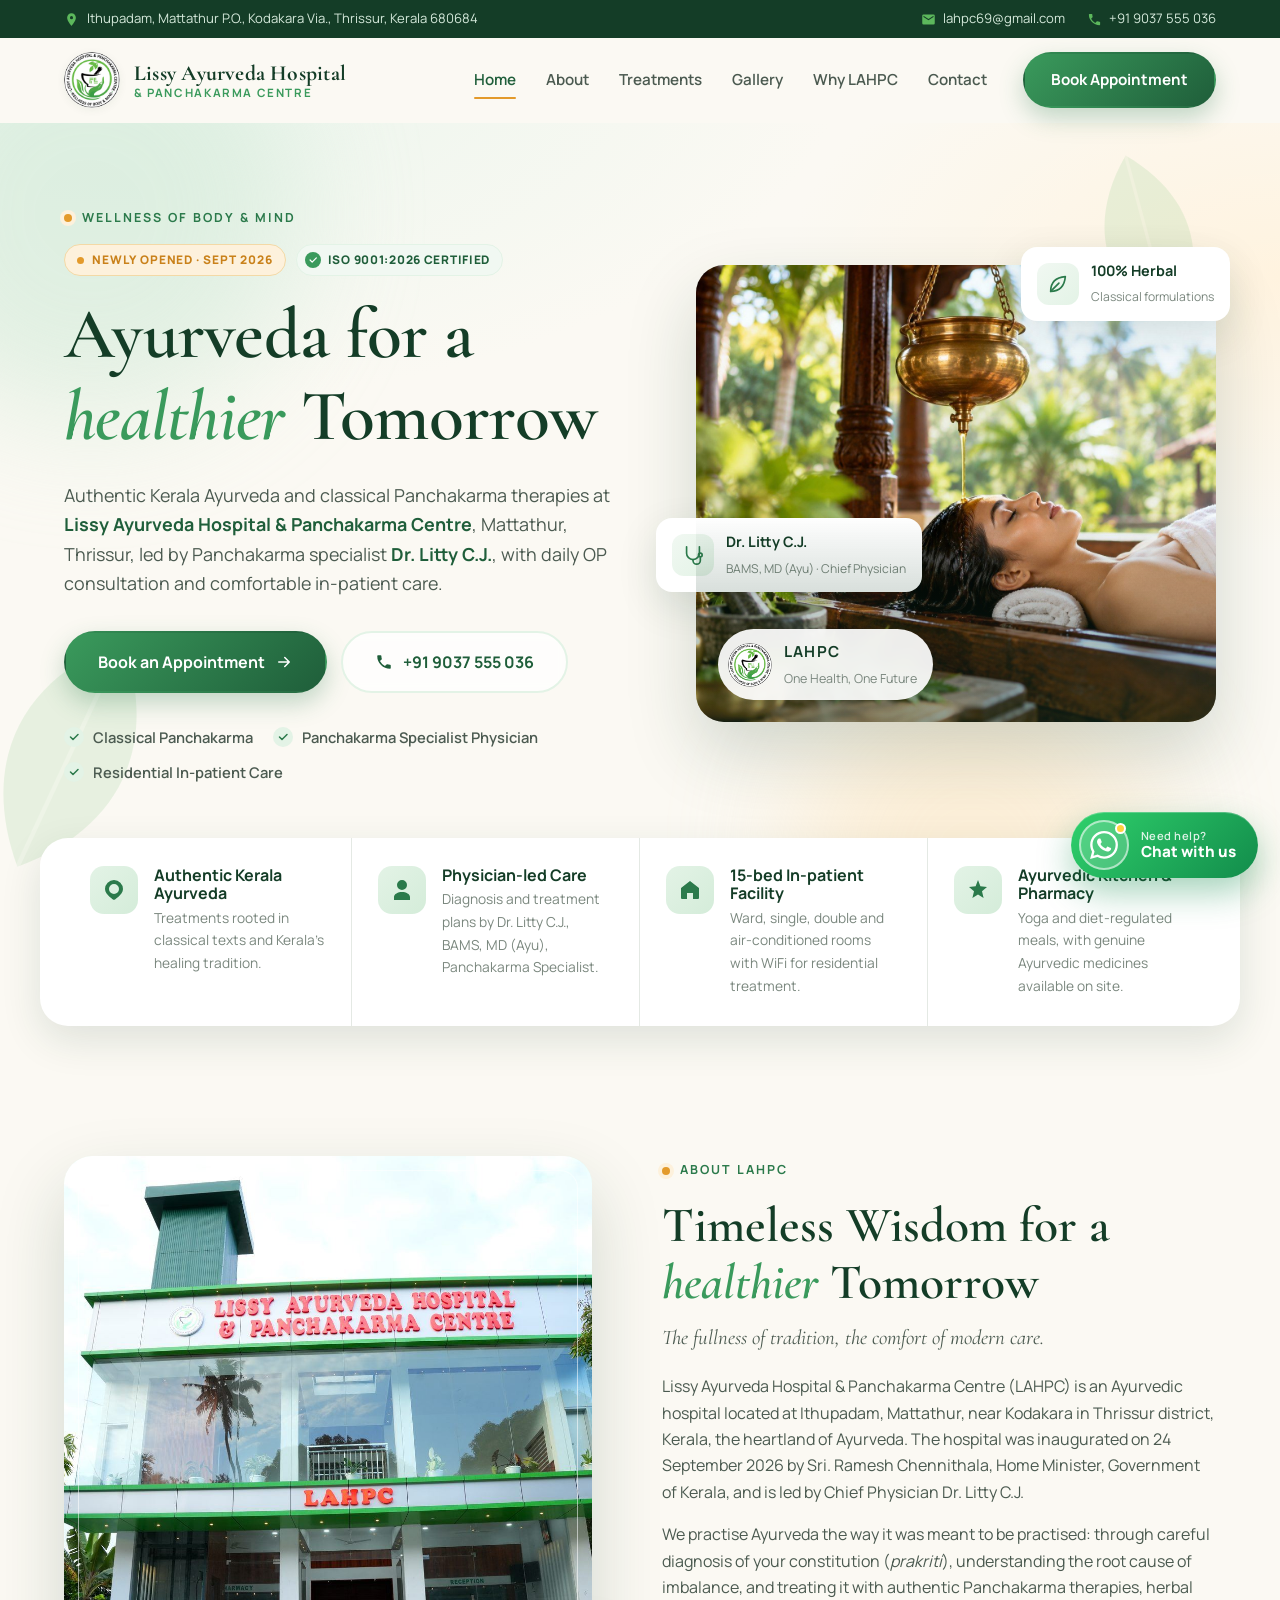
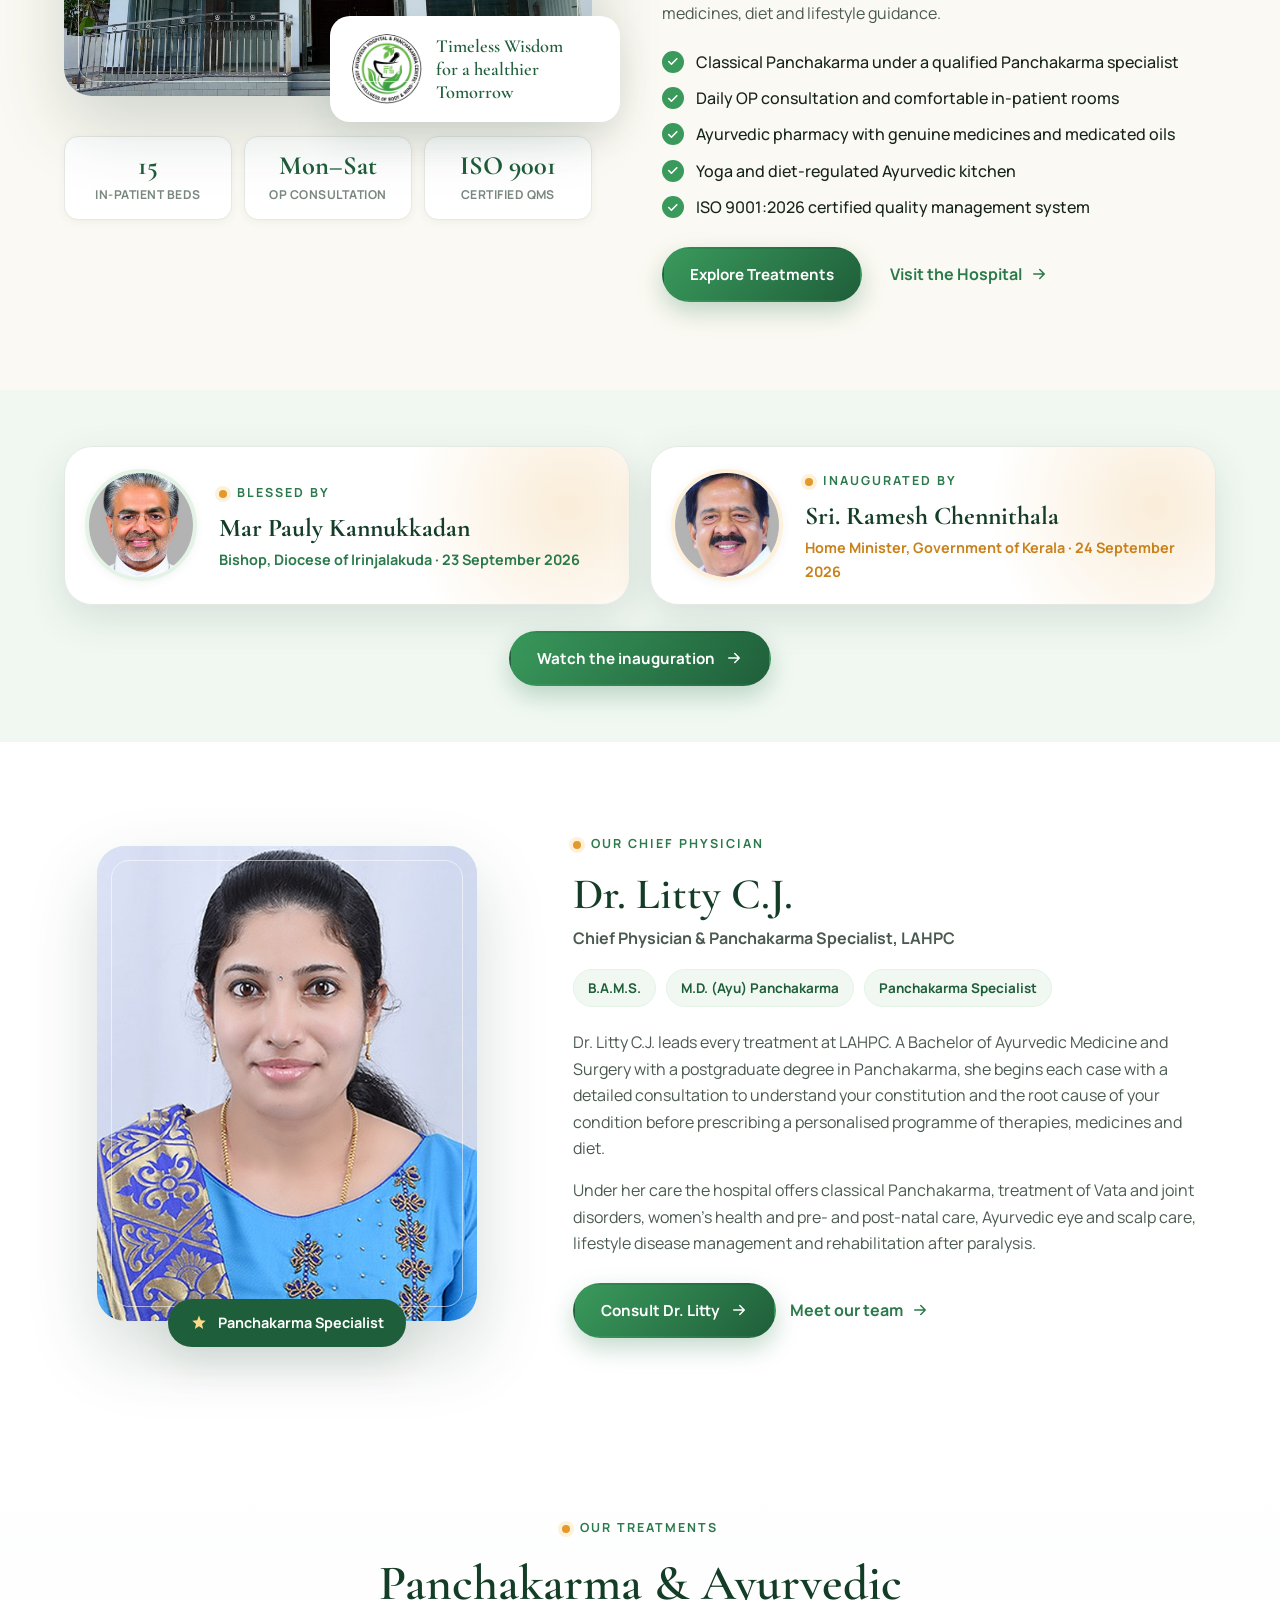
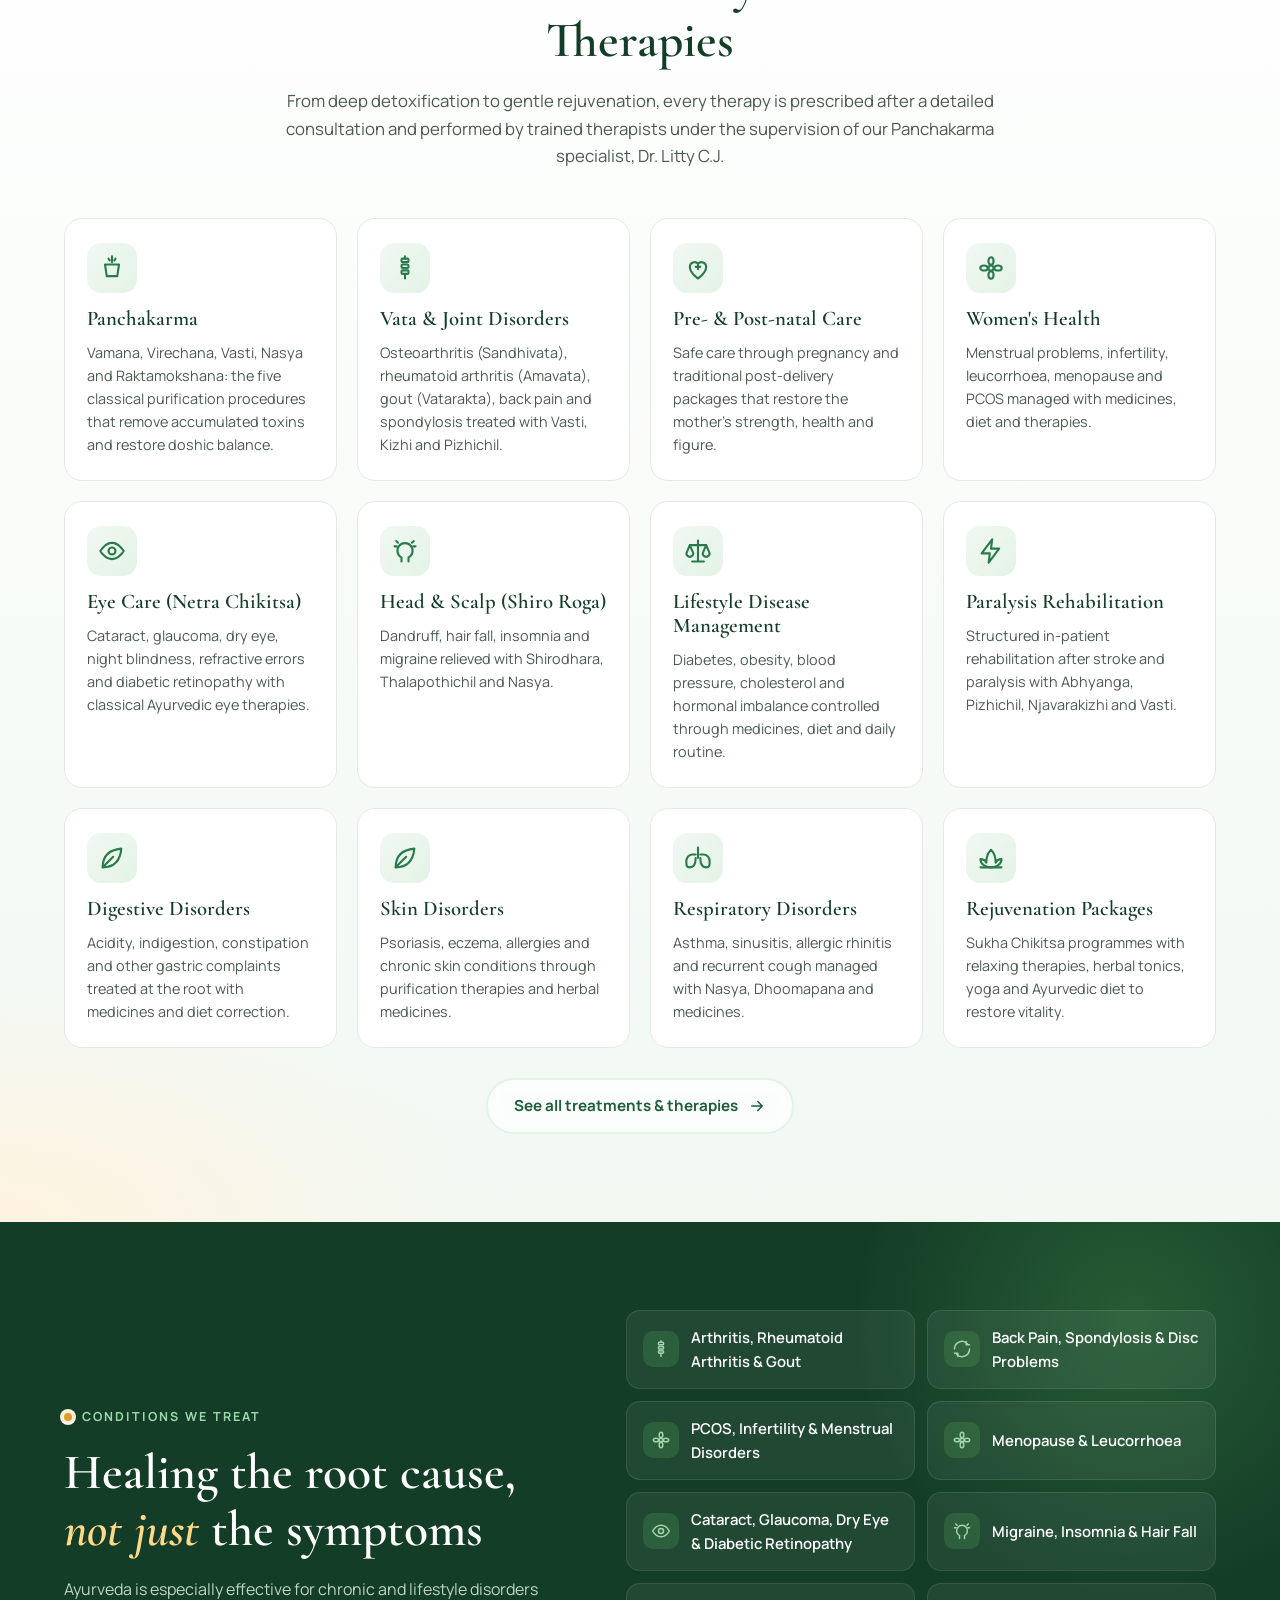
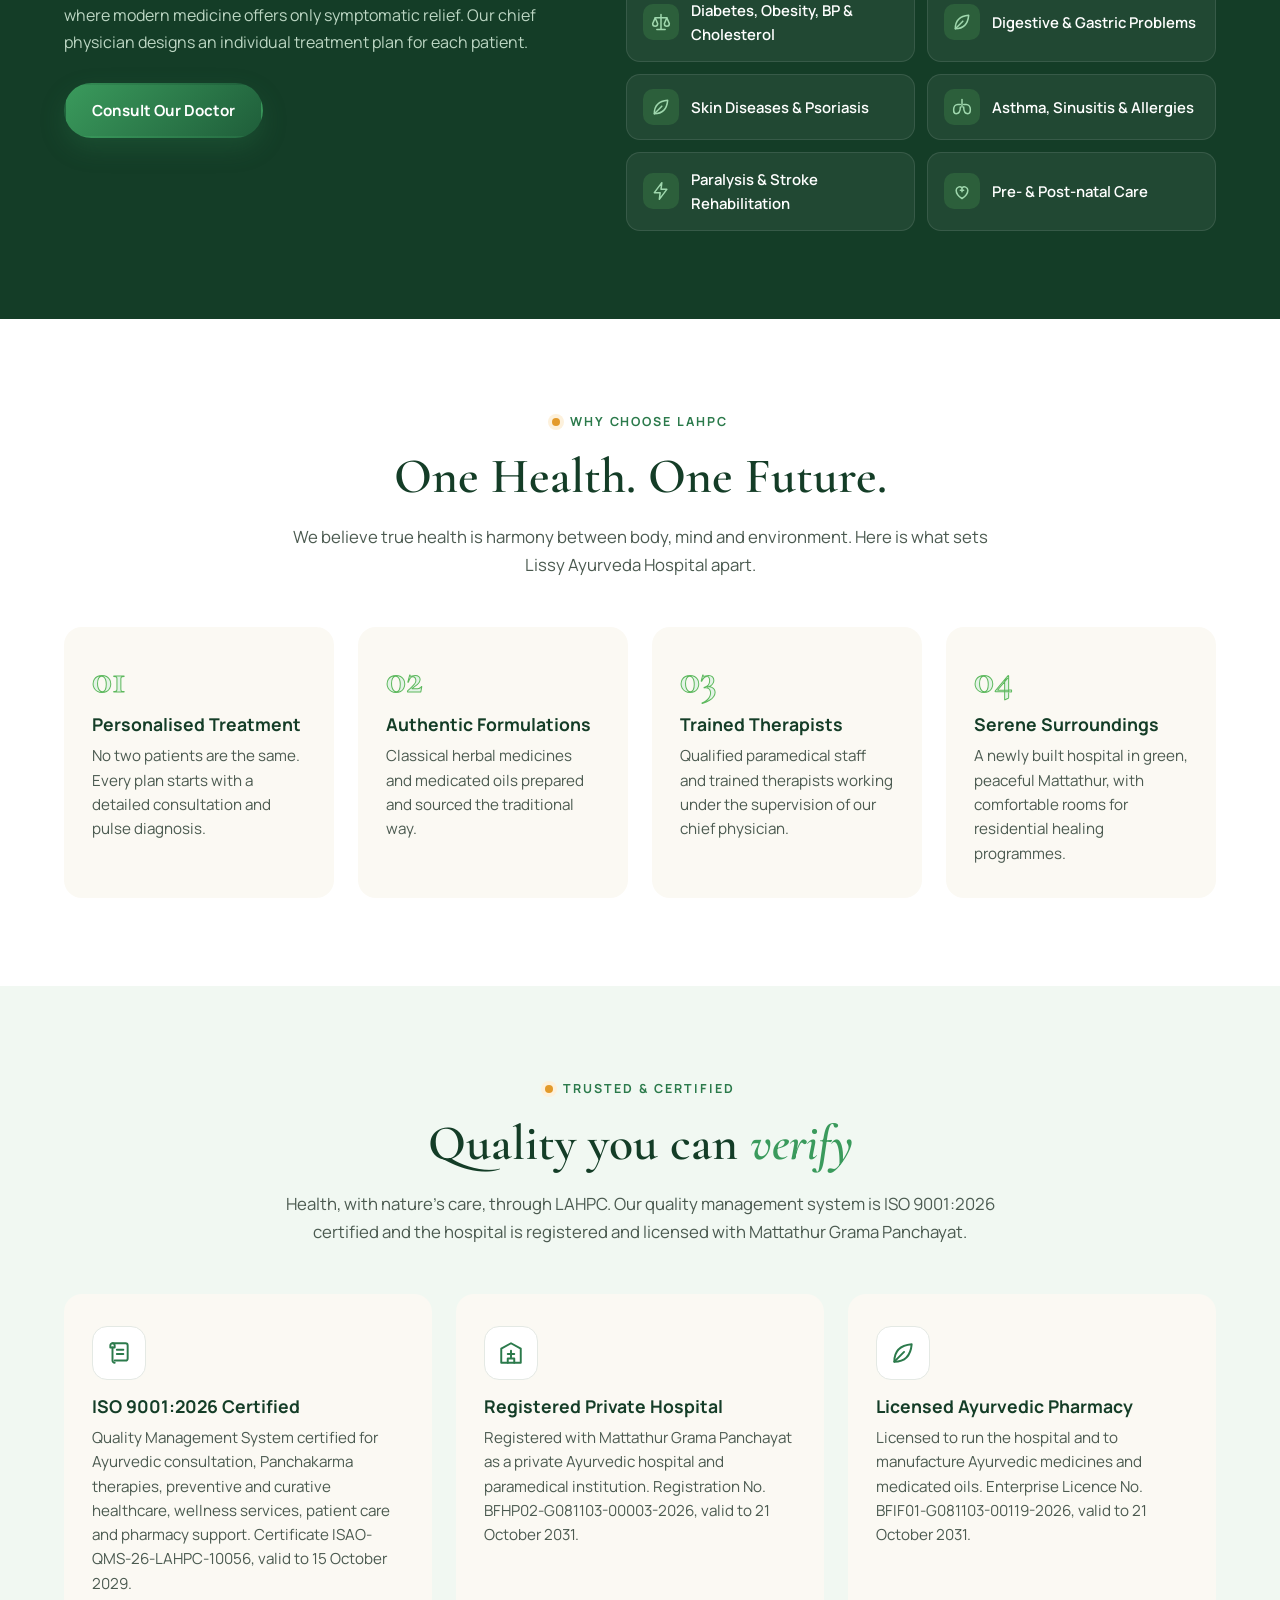
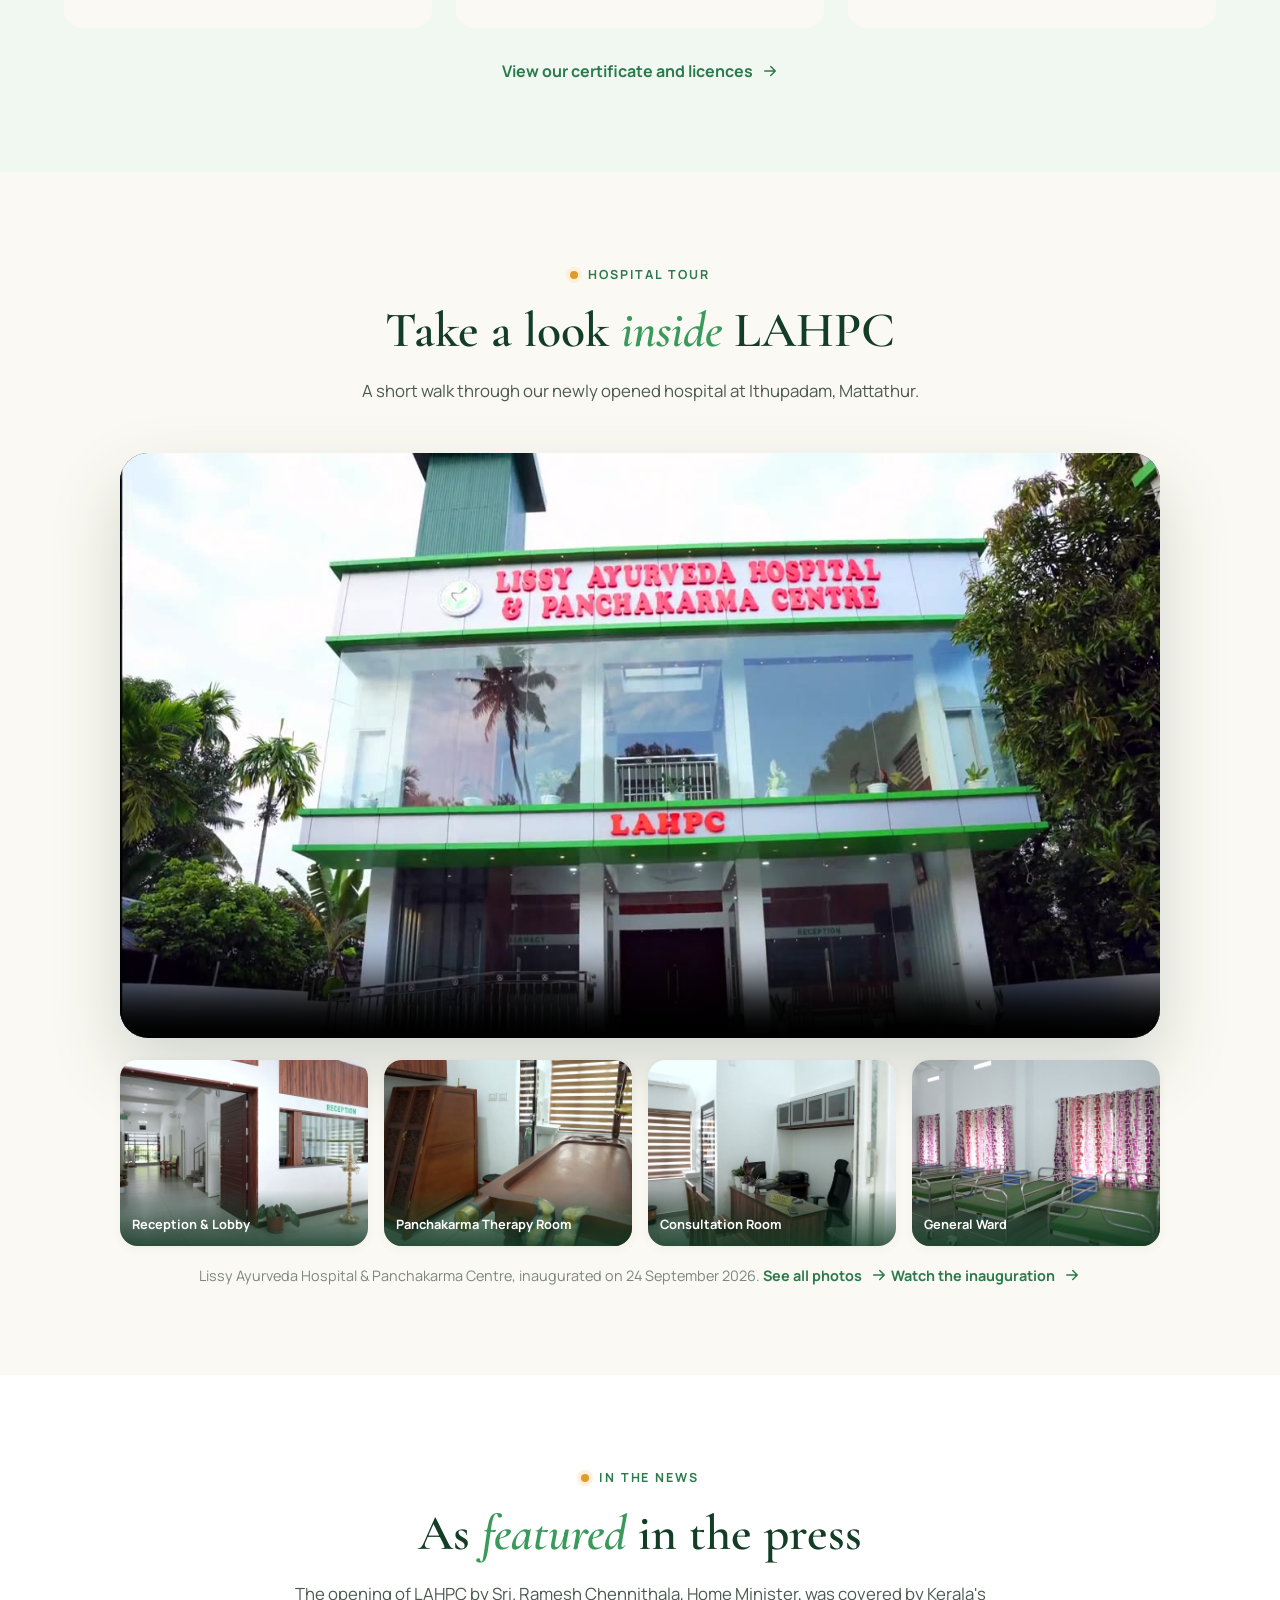
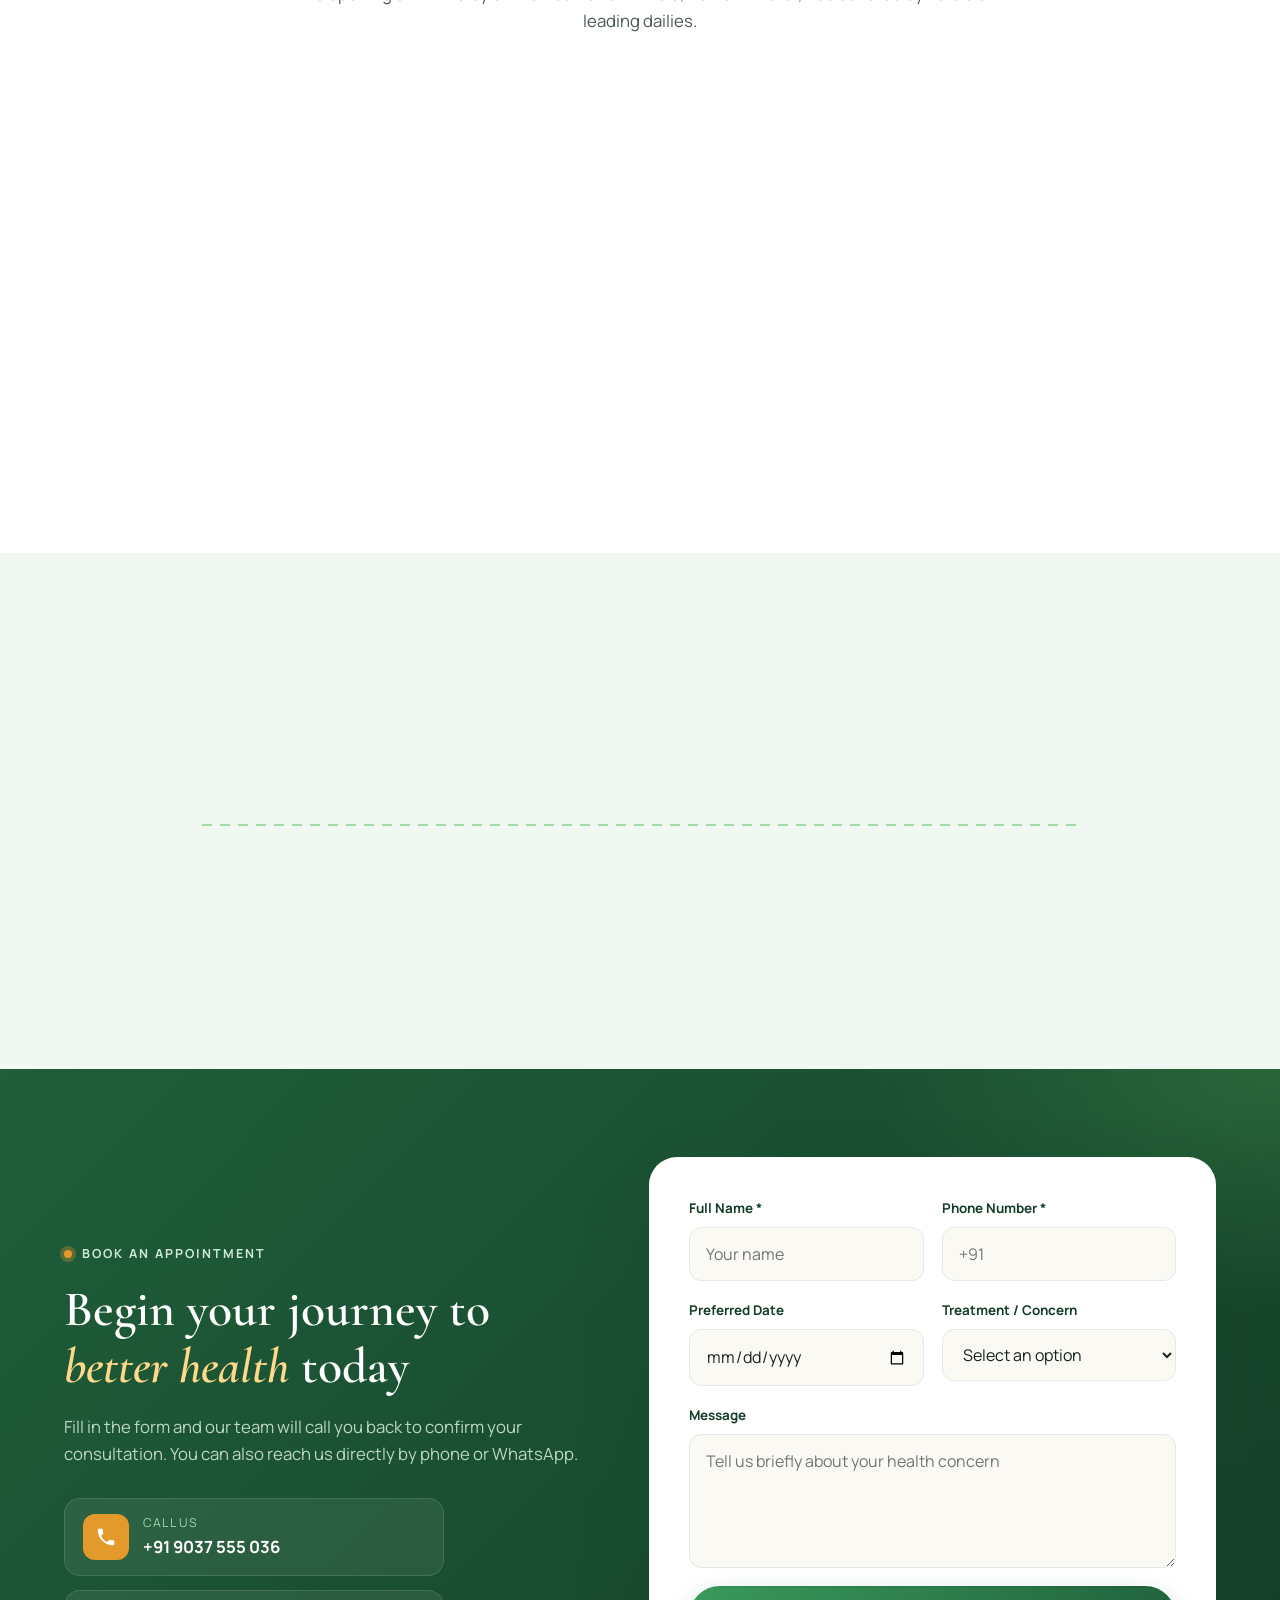
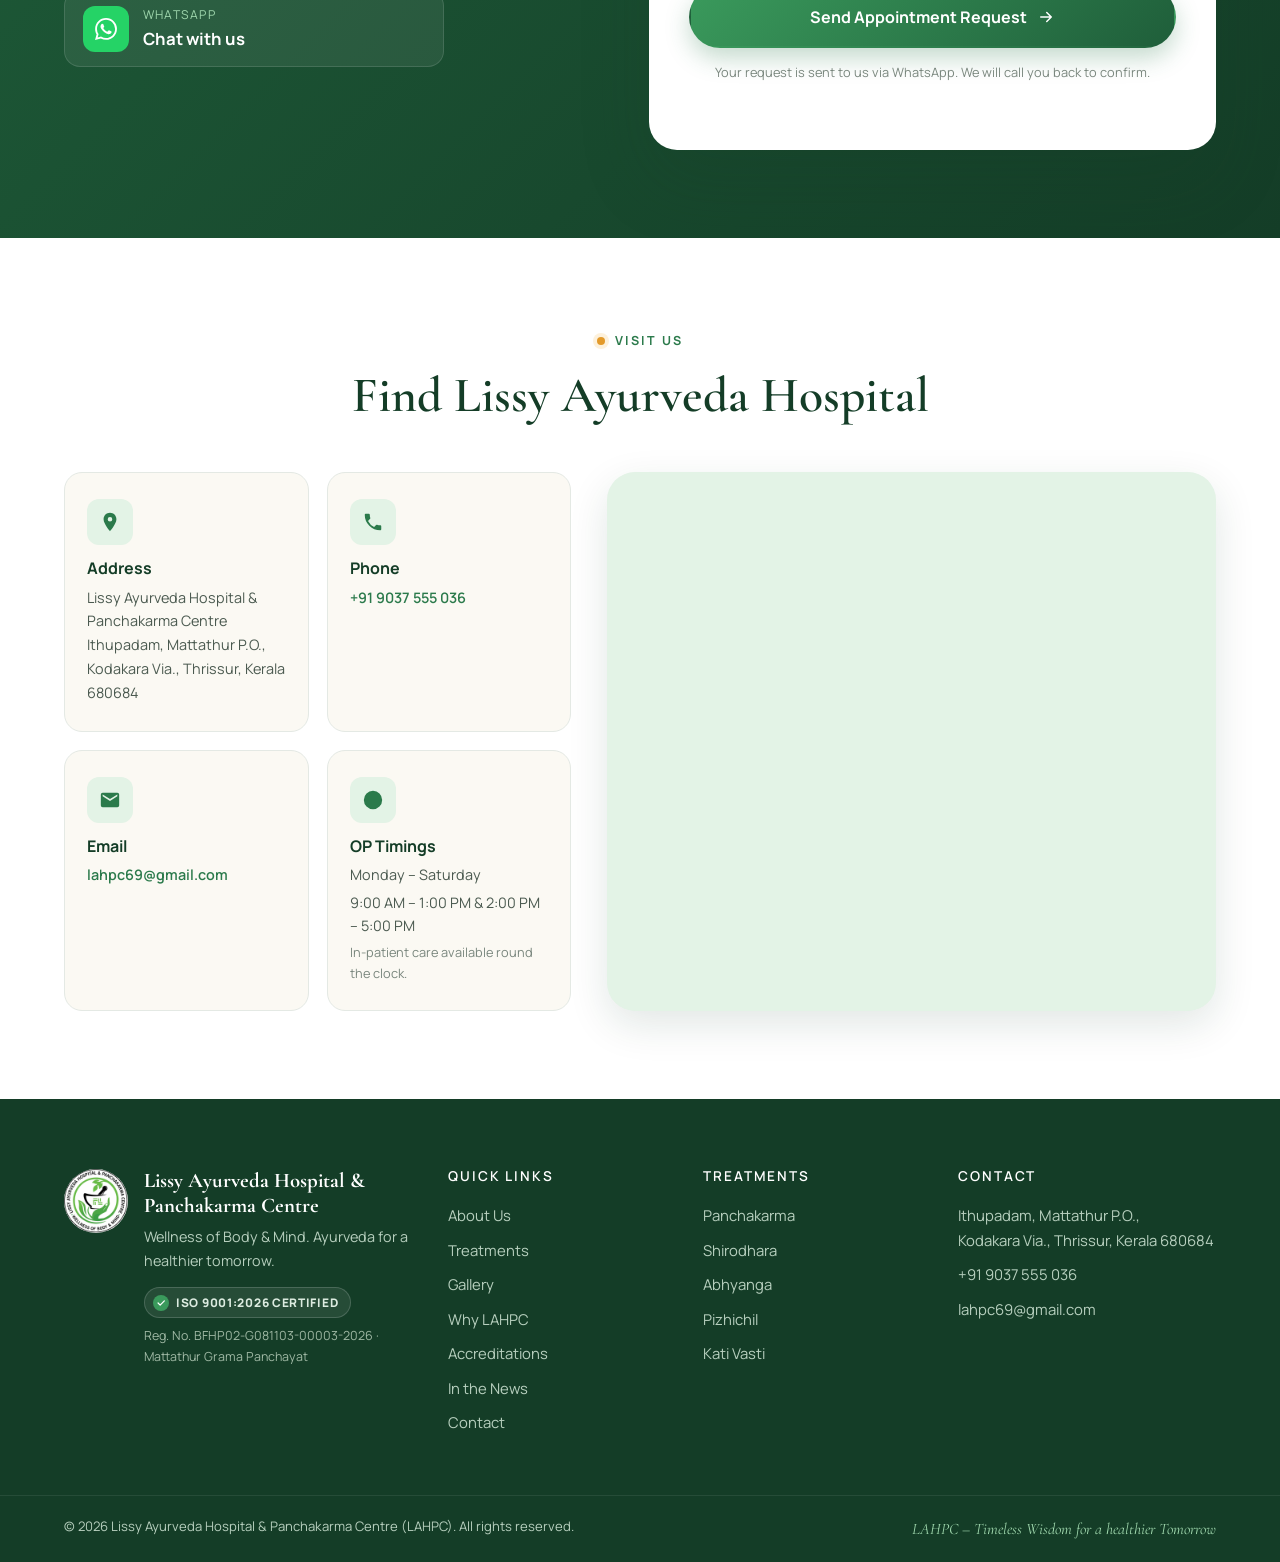
==== commit 88cb5505: "Add interior room photos extracted from the hospital tour video - 12 room photos (reception, pharmac" ====
--- a/index.html
+++ b/index.html
@@ -633,7 +633,25 @@
             Your browser does not support embedded video. <a href="assets/video/hospital-tour.mp4">Download the video</a>.
           </video>
         </div>
-        <p class="video__caption">Lissy Ayurveda Hospital &amp; Panchakarma Centre, inaugurated on 24 September 2026. <a href="gallery.html#inauguration" class="link-arrow">Watch the inauguration <svg viewBox="0 0 24 24" aria-hidden="true"><path d="M5 12h14M13 6l6 6-6 6" fill="none" stroke="currentColor" stroke-width="2" stroke-linecap="round" stroke-linejoin="round"/></svg></a></p>
+        <div class="mosaic mosaic--4">
+          <figure class="mosaic__item reveal">
+            <a href="gallery.html#facilities"><img src="assets/images/rooms/reception.jpg" alt="Reception and lobby of LAHPC with the ceremonial lamp" loading="lazy" /></a>
+            <figcaption>Reception &amp; Lobby</figcaption>
+          </figure>
+          <figure class="mosaic__item reveal">
+            <a href="gallery.html#facilities"><img src="assets/images/rooms/therapy-room.jpg" alt="Panchakarma therapy room with traditional wooden droni table" loading="lazy" /></a>
+            <figcaption>Panchakarma Therapy Room</figcaption>
+          </figure>
+          <figure class="mosaic__item reveal">
+            <a href="gallery.html#facilities"><img src="assets/images/rooms/consultation-room.jpg" alt="Consultation room of Chief Physician Dr. Litty C.J." loading="lazy" /></a>
+            <figcaption>Consultation Room</figcaption>
+          </figure>
+          <figure class="mosaic__item reveal">
+            <a href="gallery.html#facilities"><img src="assets/images/rooms/ward.jpg" alt="General ward with hospital beds" loading="lazy" /></a>
+            <figcaption>General Ward</figcaption>
+          </figure>
+        </div>
+        <p class="video__caption">Lissy Ayurveda Hospital &amp; Panchakarma Centre, inaugurated on 24 September 2026. <a href="gallery.html#facilities" class="link-arrow">See all photos <svg viewBox="0 0 24 24" aria-hidden="true"><path d="M5 12h14M13 6l6 6-6 6" fill="none" stroke="currentColor" stroke-width="2" stroke-linecap="round" stroke-linejoin="round"/></svg></a> <a href="gallery.html#inauguration" class="link-arrow">Watch the inauguration <svg viewBox="0 0 24 24" aria-hidden="true"><path d="M5 12h14M13 6l6 6-6 6" fill="none" stroke="currentColor" stroke-width="2" stroke-linecap="round" stroke-linejoin="round"/></svg></a></p>
       </div>
     </section>
 
--- a/css/style.css
+++ b/css/style.css
@@ -1225,6 +1225,25 @@
 .footer__col a { transition: color .2s, padding-left .2s; }
 .footer__col a:hover { color: #9fd7ad; padding-left: 4px; }
 
+/* ---------- Photo mosaic (rooms) ---------- */
+.mosaic { display: grid; grid-template-columns: repeat(3, 1fr); gap: 16px; }
+.mosaic--4 { grid-template-columns: repeat(4, 1fr); max-width: 1040px; margin: 22px auto 0; }
+.mosaic__item {
+  position: relative; margin: 0; border-radius: var(--radius); overflow: hidden; aspect-ratio: 4 / 3;
+  background: var(--green-50); box-shadow: var(--shadow-sm);
+}
+.mosaic__item a { display: block; width: 100%; height: 100%; }
+.mosaic__item img { width: 100%; height: 100%; object-fit: cover; transition: transform .5s ease; }
+.mosaic__item:hover img { transform: scale(1.06); }
+.mosaic__item figcaption {
+  position: absolute; left: 0; right: 0; bottom: 0; padding: 28px 14px 12px; pointer-events: none;
+  background: linear-gradient(180deg, transparent, rgba(20,61,39,.82)); color: var(--white); font-weight: 700; font-size: .86rem;
+}
+.mosaic__more { margin: 26px 0 48px; }
+.video .mosaic__item figcaption { font-size: .8rem; padding: 24px 12px 10px; }
+@media (max-width: 960px) { .mosaic, .mosaic--4 { grid-template-columns: repeat(2, 1fr); gap: 12px; } }
+@media (max-width: 480px) { .mosaic__item figcaption { font-size: .78rem; } }
+
 /* ---------- Inaugurated-by highlight ---------- */
 .inaugurator {
   position: relative; overflow: hidden; display: grid; grid-template-columns: 1.05fr 1fr; gap: 40px; align-items: center;
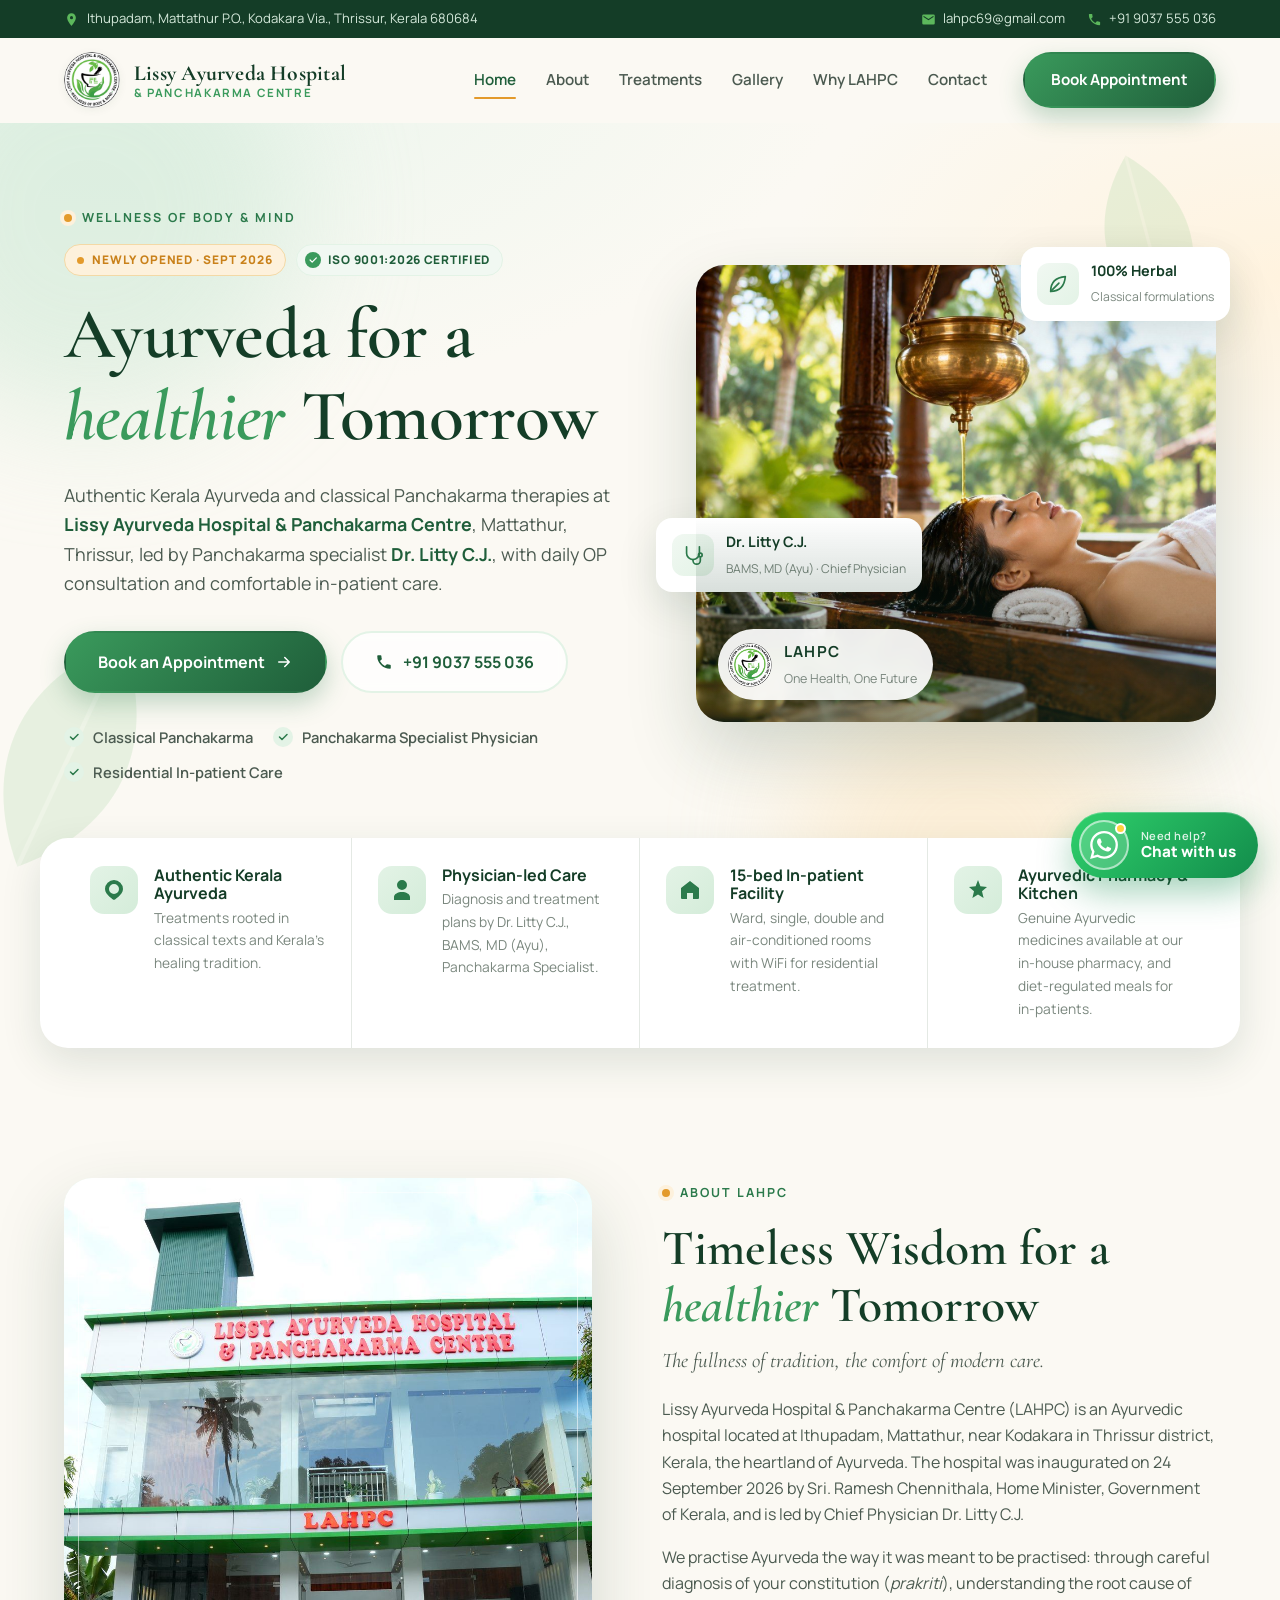
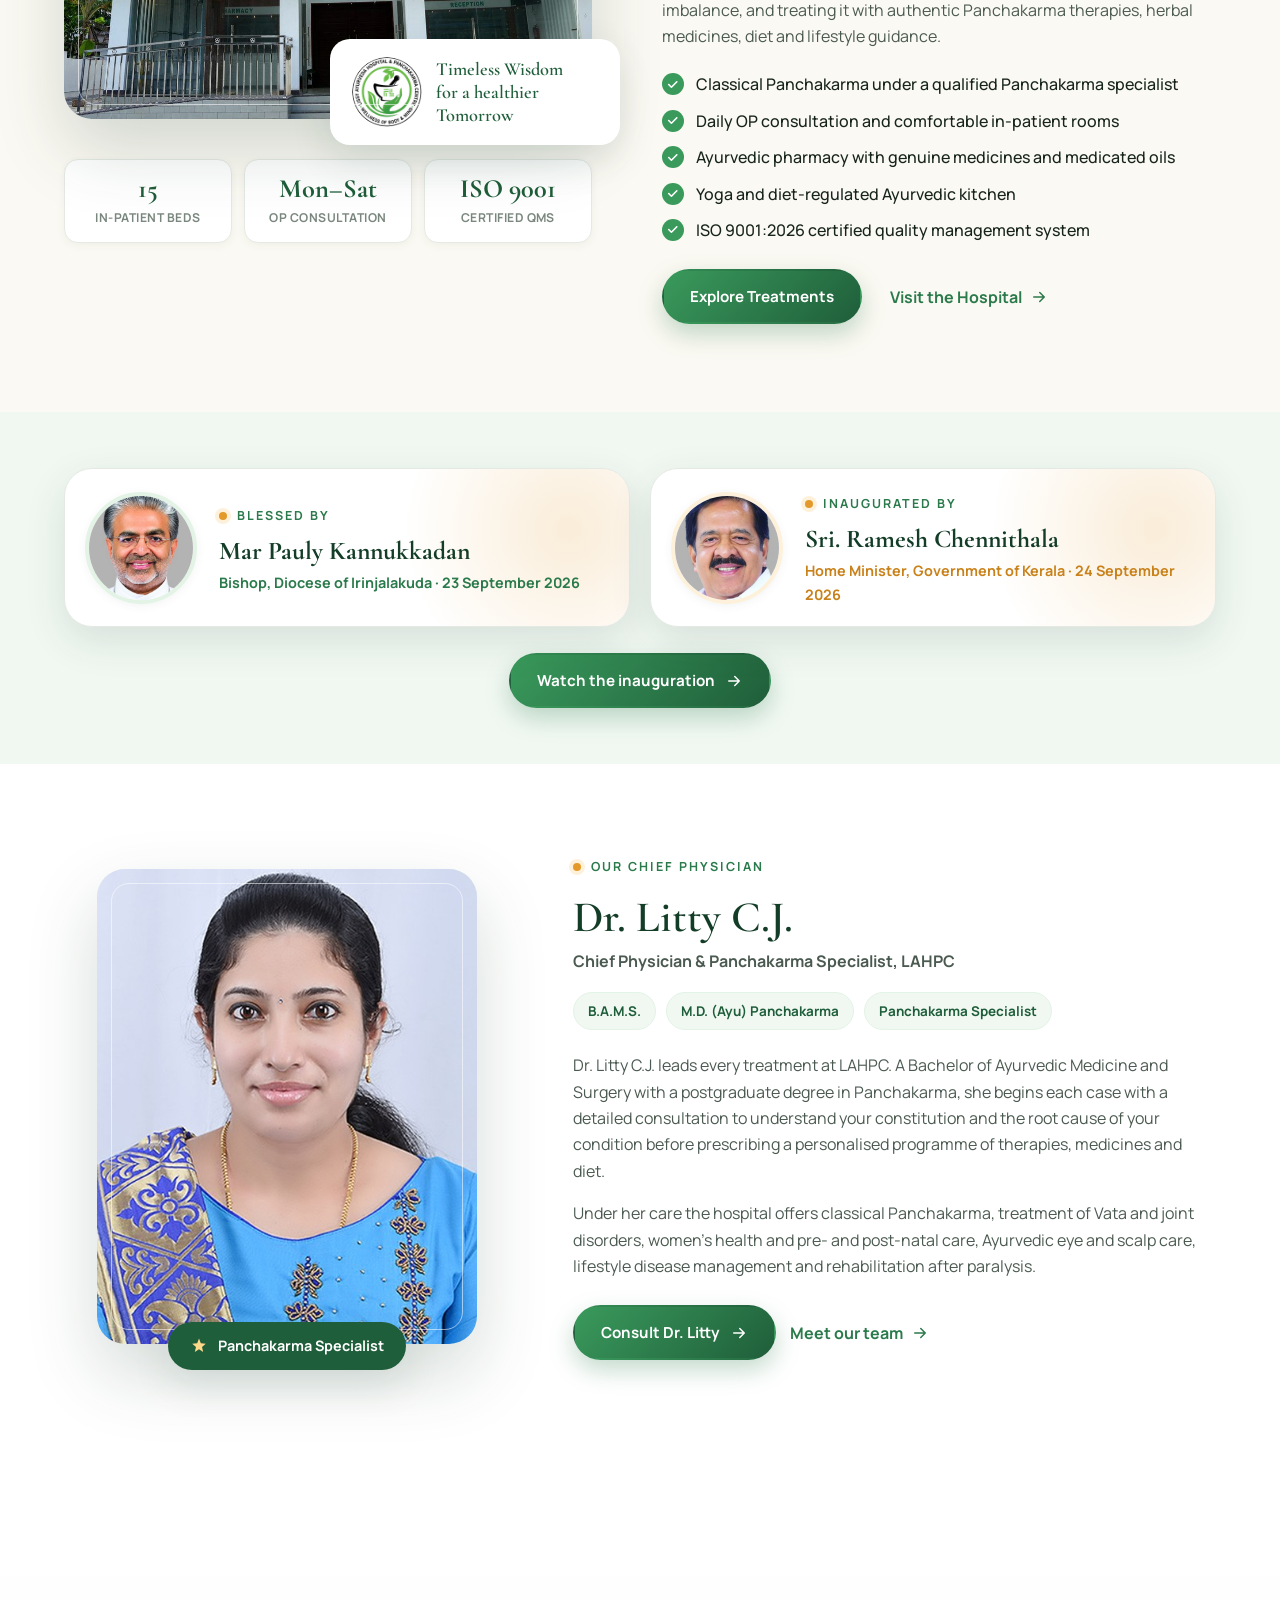
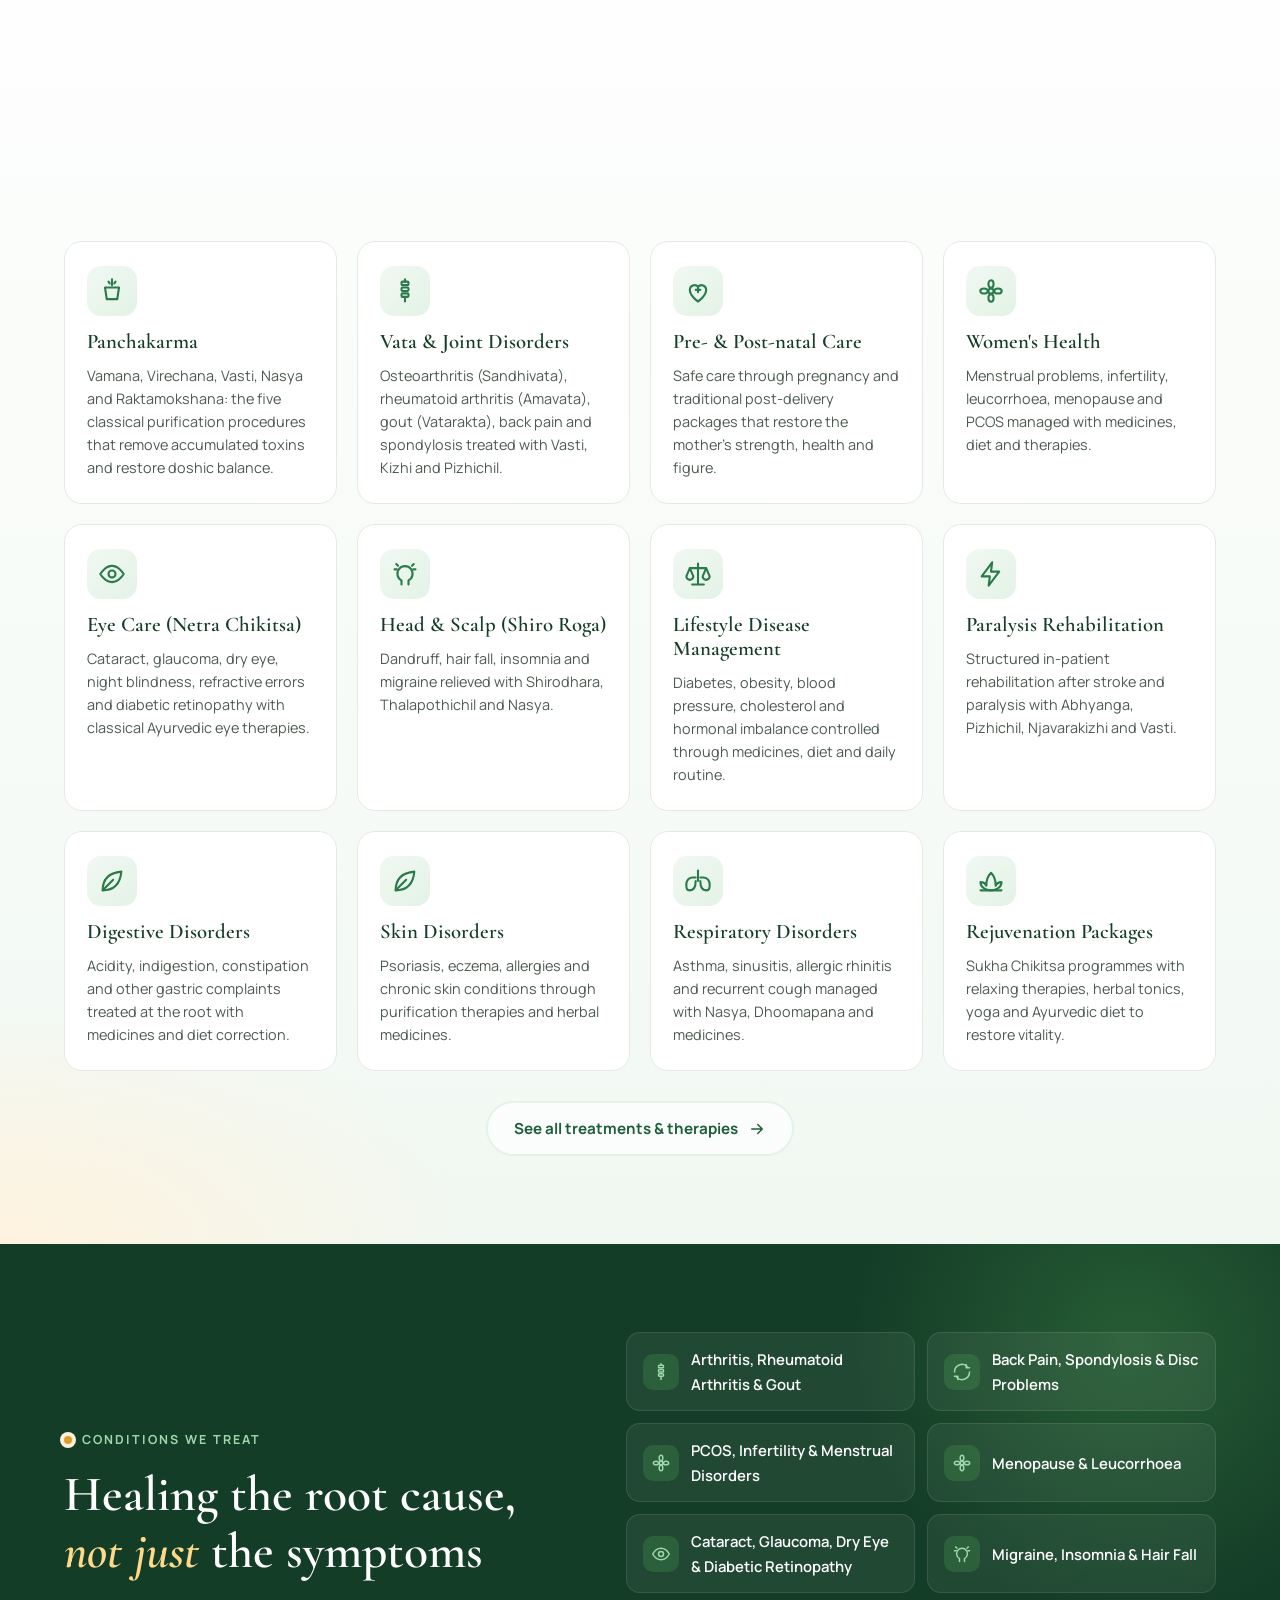
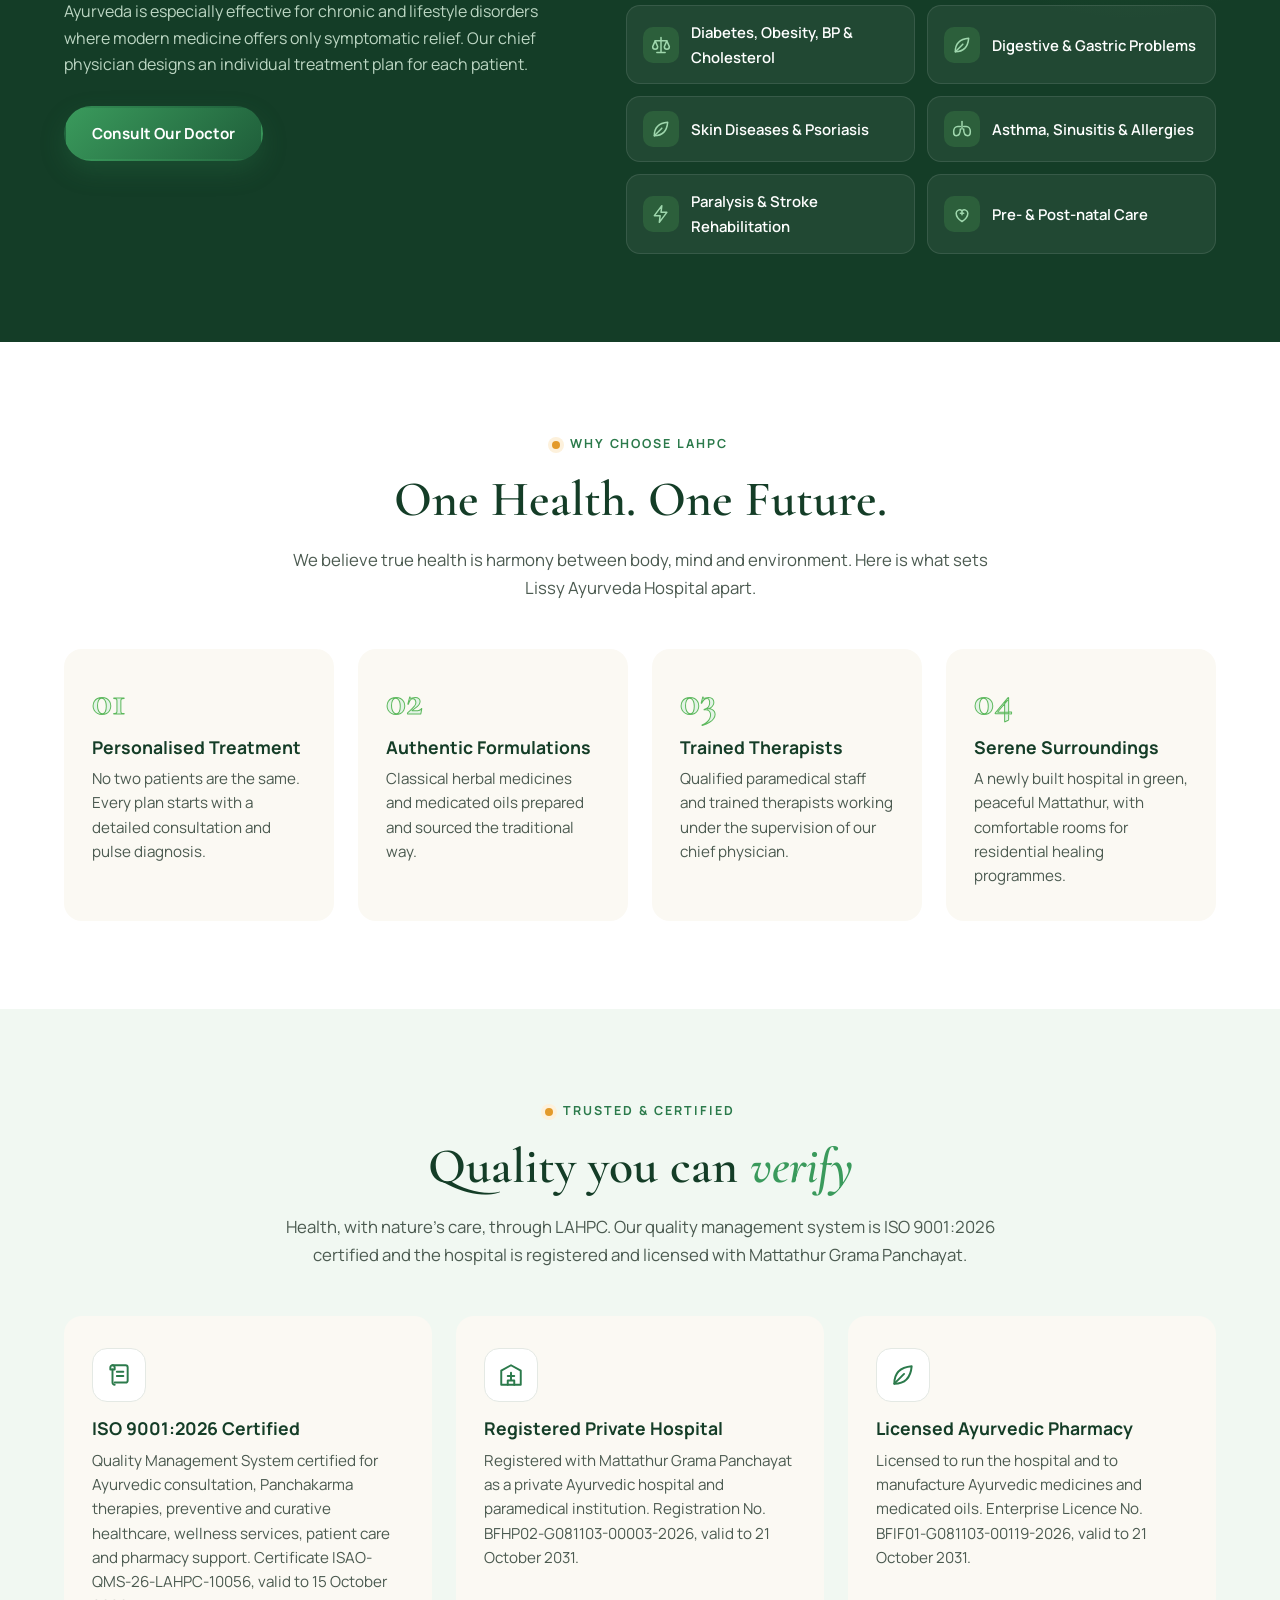
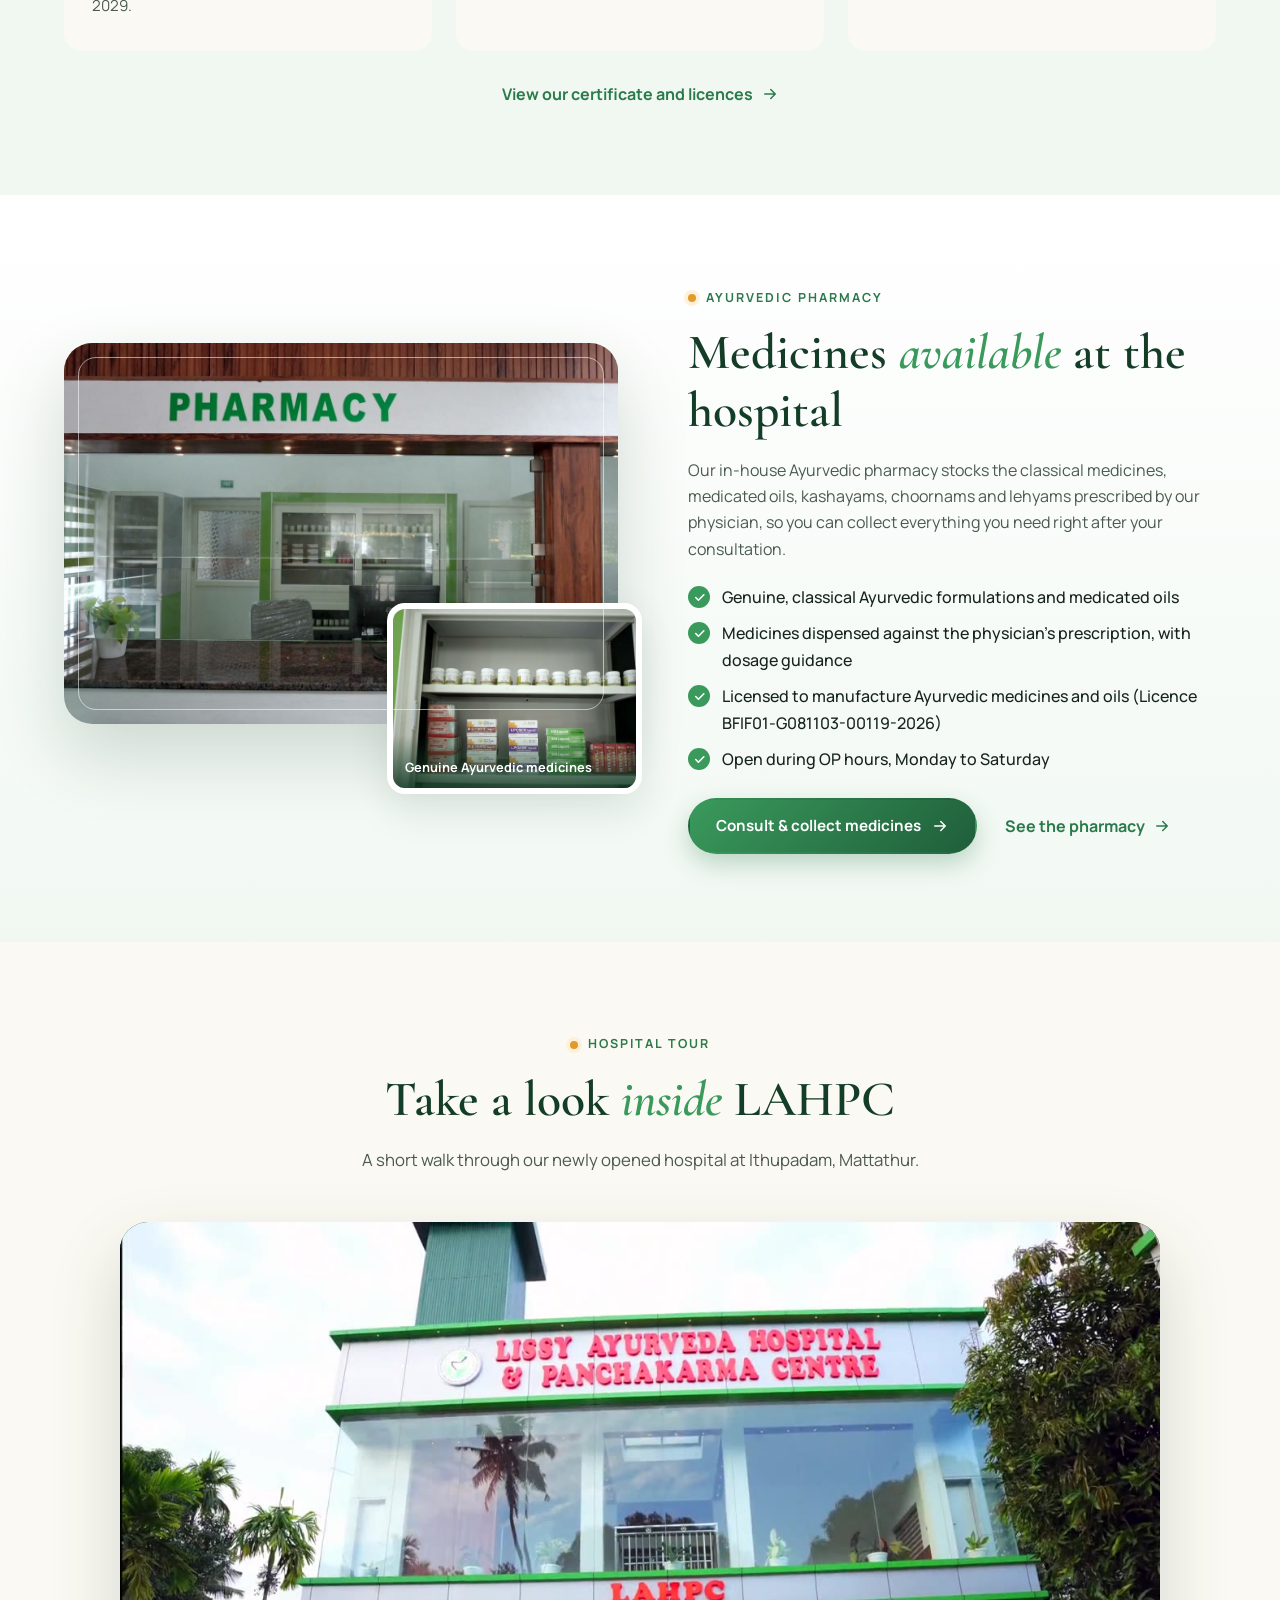
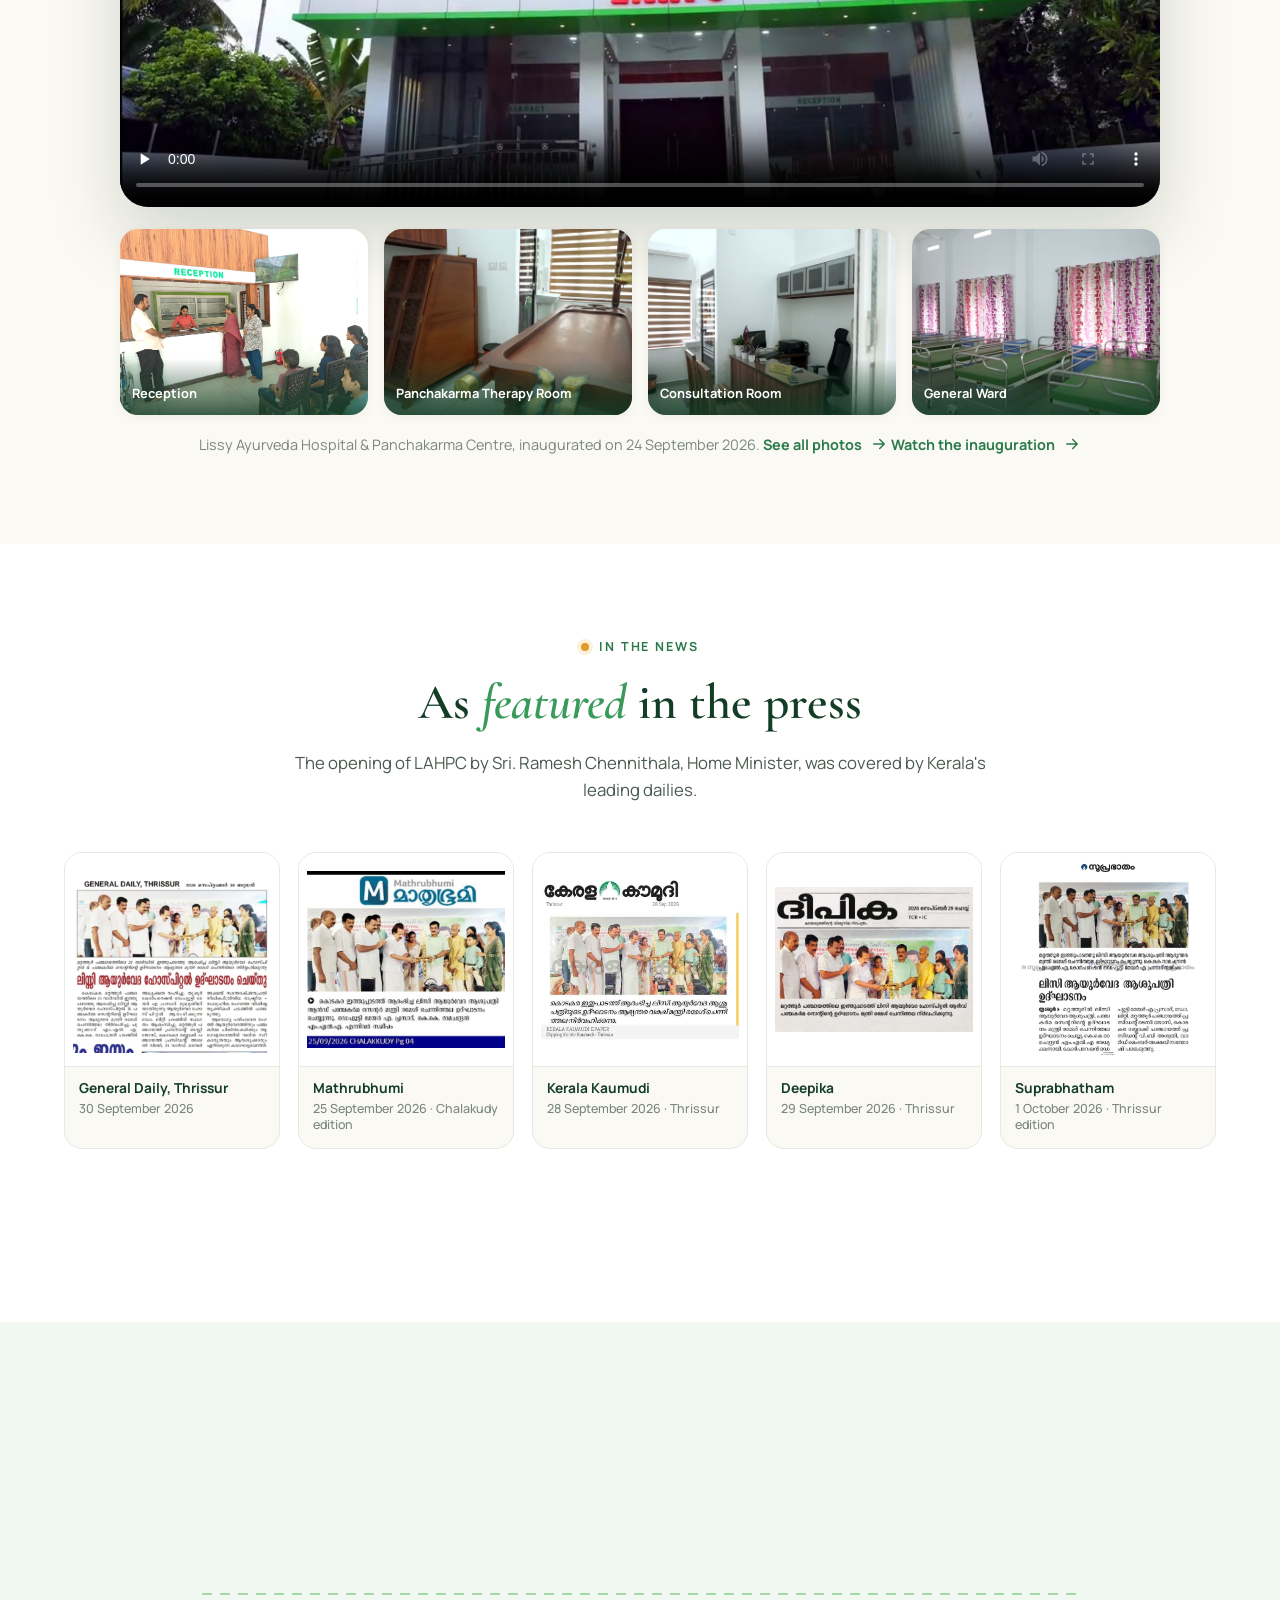
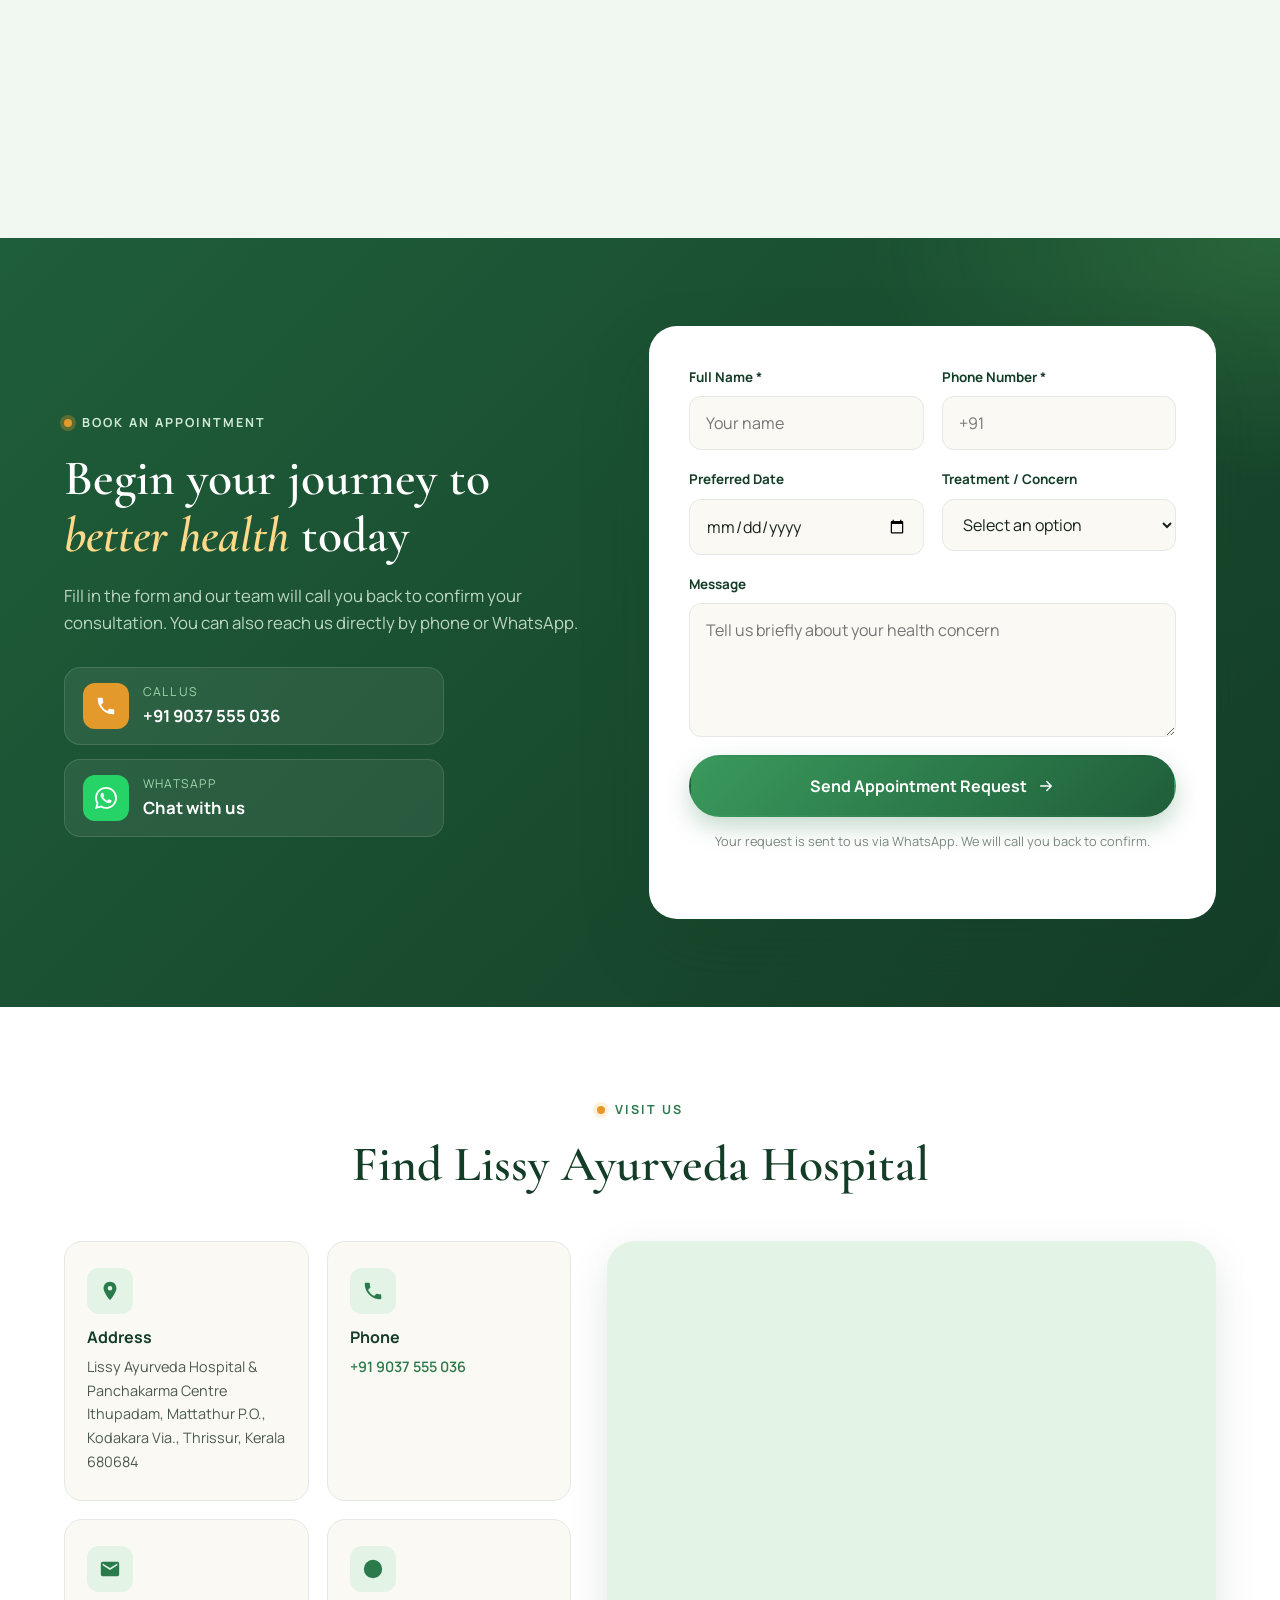
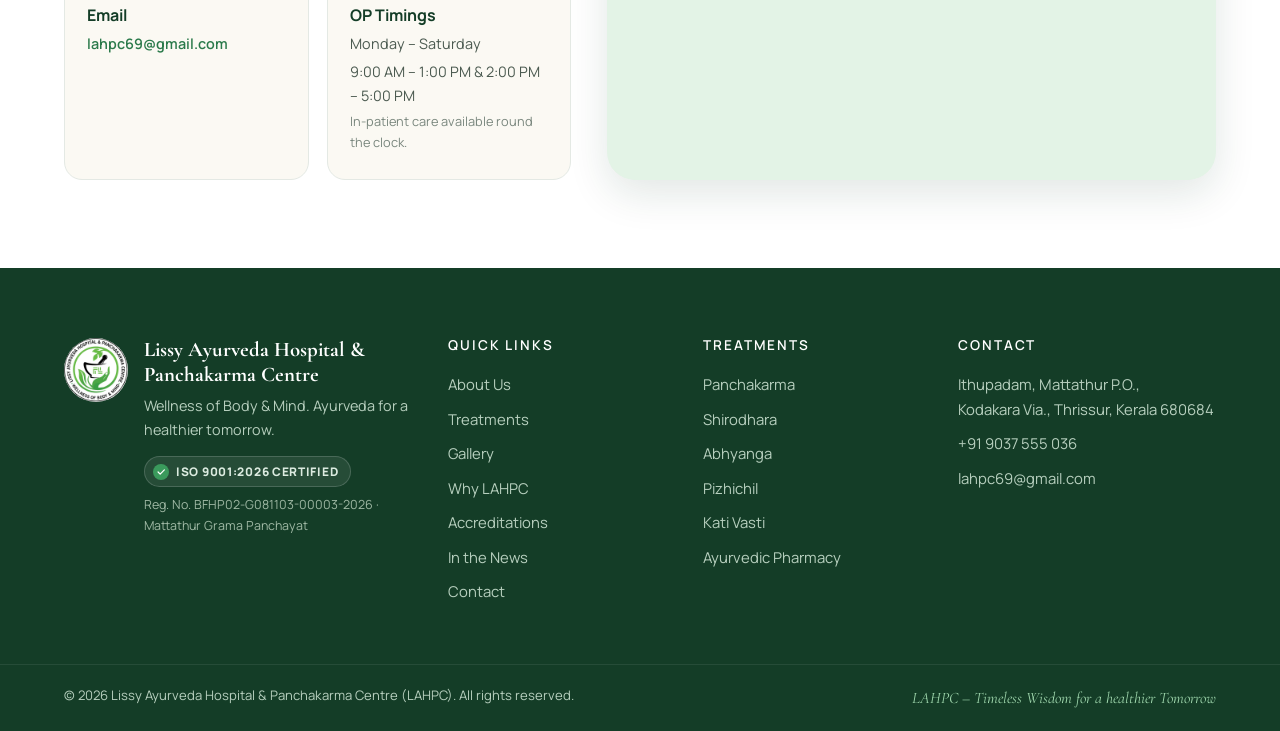
==== commit c4c04e6d: "Use client's reception photo; add Ayurvedic Pharmacy highlight from video frames - Reception photo f" ====
--- a/index.html
+++ b/index.html
@@ -310,7 +310,7 @@
           <div class="strip__icon">
             <svg viewBox="0 0 24 24"><path d="M12 2l2.4 6.3L21 9l-5 4.2 1.6 6.8L12 16.4 6.4 20l1.6-6.8L3 9l6.6-.7z"/></svg>
           </div>
-          <div><h3>Ayurvedic Kitchen &amp; Pharmacy</h3><p>Yoga and diet-regulated meals, with genuine Ayurvedic medicines available on site.</p></div>
+          <div><h3>Ayurvedic Pharmacy &amp; Kitchen</h3><p>Genuine Ayurvedic medicines available at our in-house pharmacy, and diet-regulated meals for in-patients.</p></div>
         </div>
       </div>
     </section>
@@ -619,6 +619,39 @@
       </div>
     </section>
 
+    <!-- ========== PHARMACY ========== -->
+    <section class="section pharma" id="pharmacy">
+      <div class="container pharma__inner">
+        <div class="pharma__media reveal">
+          <div class="pharma__main">
+            <img src="assets/images/rooms/pharmacy.jpg" alt="Ayurvedic pharmacy counter at LAHPC" loading="lazy" width="1400" height="788" />
+          </div>
+          <div class="pharma__thumb">
+            <img src="assets/images/rooms/pharmacy-medicines.jpg" alt="Shelves of Ayurvedic medicines in the LAHPC pharmacy" loading="lazy" width="1400" height="788" />
+            <span>Genuine Ayurvedic medicines</span>
+          </div>
+        </div>
+        <div class="pharma__content reveal reveal--delay">
+          <span class="eyebrow"><span class="eyebrow__dot"></span>Ayurvedic Pharmacy</span>
+          <h2 class="section__title">Medicines <em>available</em> at the hospital</h2>
+          <p>
+            Our in-house Ayurvedic pharmacy stocks the classical medicines, medicated oils, kashayams, choornams and
+            lehyams prescribed by our physician, so you can collect everything you need right after your consultation.
+          </p>
+          <ul class="checklist">
+            <li>Genuine, classical Ayurvedic formulations and medicated oils</li>
+            <li>Medicines dispensed against the physician&rsquo;s prescription, with dosage guidance</li>
+            <li>Licensed to manufacture Ayurvedic medicines and oils (Licence BFIF01-G081103-00119-2026)</li>
+            <li>Open during OP hours, Monday to Saturday</li>
+          </ul>
+          <div class="about__cta">
+            <a href="#appointment" class="btn btn--primary">Consult &amp; collect medicines <svg viewBox="0 0 24 24" aria-hidden="true"><path d="M5 12h14M13 6l6 6-6 6" fill="none" stroke="currentColor" stroke-width="2" stroke-linecap="round" stroke-linejoin="round"/></svg></a>
+            <a href="gallery.html#facilities" class="link-arrow">See the pharmacy <svg viewBox="0 0 24 24" aria-hidden="true"><path d="M5 12h14M13 6l6 6-6 6" fill="none" stroke="currentColor" stroke-width="2" stroke-linecap="round" stroke-linejoin="round"/></svg></a>
+          </div>
+        </div>
+      </div>
+    </section>
+
     <!-- ========== HOSPITAL TOUR ========== -->
     <section class="section video" id="tour">
       <div class="container">
@@ -635,8 +668,8 @@
         </div>
         <div class="mosaic mosaic--4">
           <figure class="mosaic__item reveal">
-            <a href="gallery.html#facilities"><img src="assets/images/rooms/reception.jpg" alt="Reception and lobby of LAHPC with the ceremonial lamp" loading="lazy" /></a>
-            <figcaption>Reception &amp; Lobby</figcaption>
+            <a href="gallery.html#facilities"><img src="assets/images/rooms/reception.jpg" alt="Patients being welcomed at the LAHPC reception counter" loading="lazy" /></a>
+            <figcaption>Reception</figcaption>
           </figure>
           <figure class="mosaic__item reveal">
             <a href="gallery.html#facilities"><img src="assets/images/rooms/therapy-room.jpg" alt="Panchakarma therapy room with traditional wooden droni table" loading="lazy" /></a>
@@ -885,6 +918,7 @@
         <a href="treatments.html#kerala">Abhyanga</a>
         <a href="treatments.html#kerala">Pizhichil</a>
         <a href="treatments.html#kerala">Kati Vasti</a>
+        <a href="index.html#pharmacy">Ayurvedic Pharmacy</a>
       </div>
 
       <div class="footer__col">
--- a/css/style.css
+++ b/css/style.css
@@ -1244,6 +1244,37 @@
 @media (max-width: 960px) { .mosaic, .mosaic--4 { grid-template-columns: repeat(2, 1fr); gap: 12px; } }
 @media (max-width: 480px) { .mosaic__item figcaption { font-size: .78rem; } }
 
+/* ---------- Pharmacy highlight ---------- */
+.pharma { background: linear-gradient(180deg, var(--white), var(--green-50)); }
+.page-treatments .pharma { background: var(--white); }
+.pharma__inner { display: grid; grid-template-columns: 1.05fr 1fr; gap: 70px; align-items: center; }
+.pharma__media { position: relative; padding: 0 0 70px 0; }
+.pharma__main {
+  border-radius: var(--radius-lg); overflow: hidden; box-shadow: var(--shadow-lg); aspect-ratio: 16 / 11;
+  background: var(--green-100); position: relative;
+}
+.pharma__main::before { content: ""; position: absolute; inset: 14px; border: 1px solid rgba(255,255,255,.55); border-radius: calc(var(--radius-lg) - 10px); z-index: 1; pointer-events: none; }
+.pharma__main img { width: 100%; height: 100%; object-fit: cover; }
+.pharma__thumb {
+  position: absolute; right: -24px; bottom: 0; width: 46%; border-radius: var(--radius); overflow: hidden;
+  box-shadow: var(--shadow); border: 6px solid var(--white); background: var(--white); aspect-ratio: 4 / 3;
+}
+.pharma__thumb img { width: 100%; height: 100%; object-fit: cover; object-position: 50% 45%; }
+.pharma__thumb span {
+  position: absolute; left: 0; right: 0; bottom: 0; padding: 22px 12px 10px; font-size: .8rem; font-weight: 700; color: var(--white);
+  background: linear-gradient(180deg, transparent, rgba(20,61,39,.85));
+}
+.pharma__content p { color: var(--ink-soft); }
+@media (max-width: 960px) {
+  .pharma__inner { grid-template-columns: 1fr; gap: 44px; }
+  .pharma__media { padding-bottom: 56px; }
+  .pharma__thumb { right: 0; width: 50%; }
+}
+@media (max-width: 640px) {
+  .pharma__media { padding-bottom: 0; }
+  .pharma__thumb { position: static; width: 100%; margin-top: 14px; aspect-ratio: 16 / 9; border: 0; }
+}
+
 /* ---------- Inaugurated-by highlight ---------- */
 .inaugurator {
   position: relative; overflow: hidden; display: grid; grid-template-columns: 1.05fr 1fr; gap: 40px; align-items: center;
